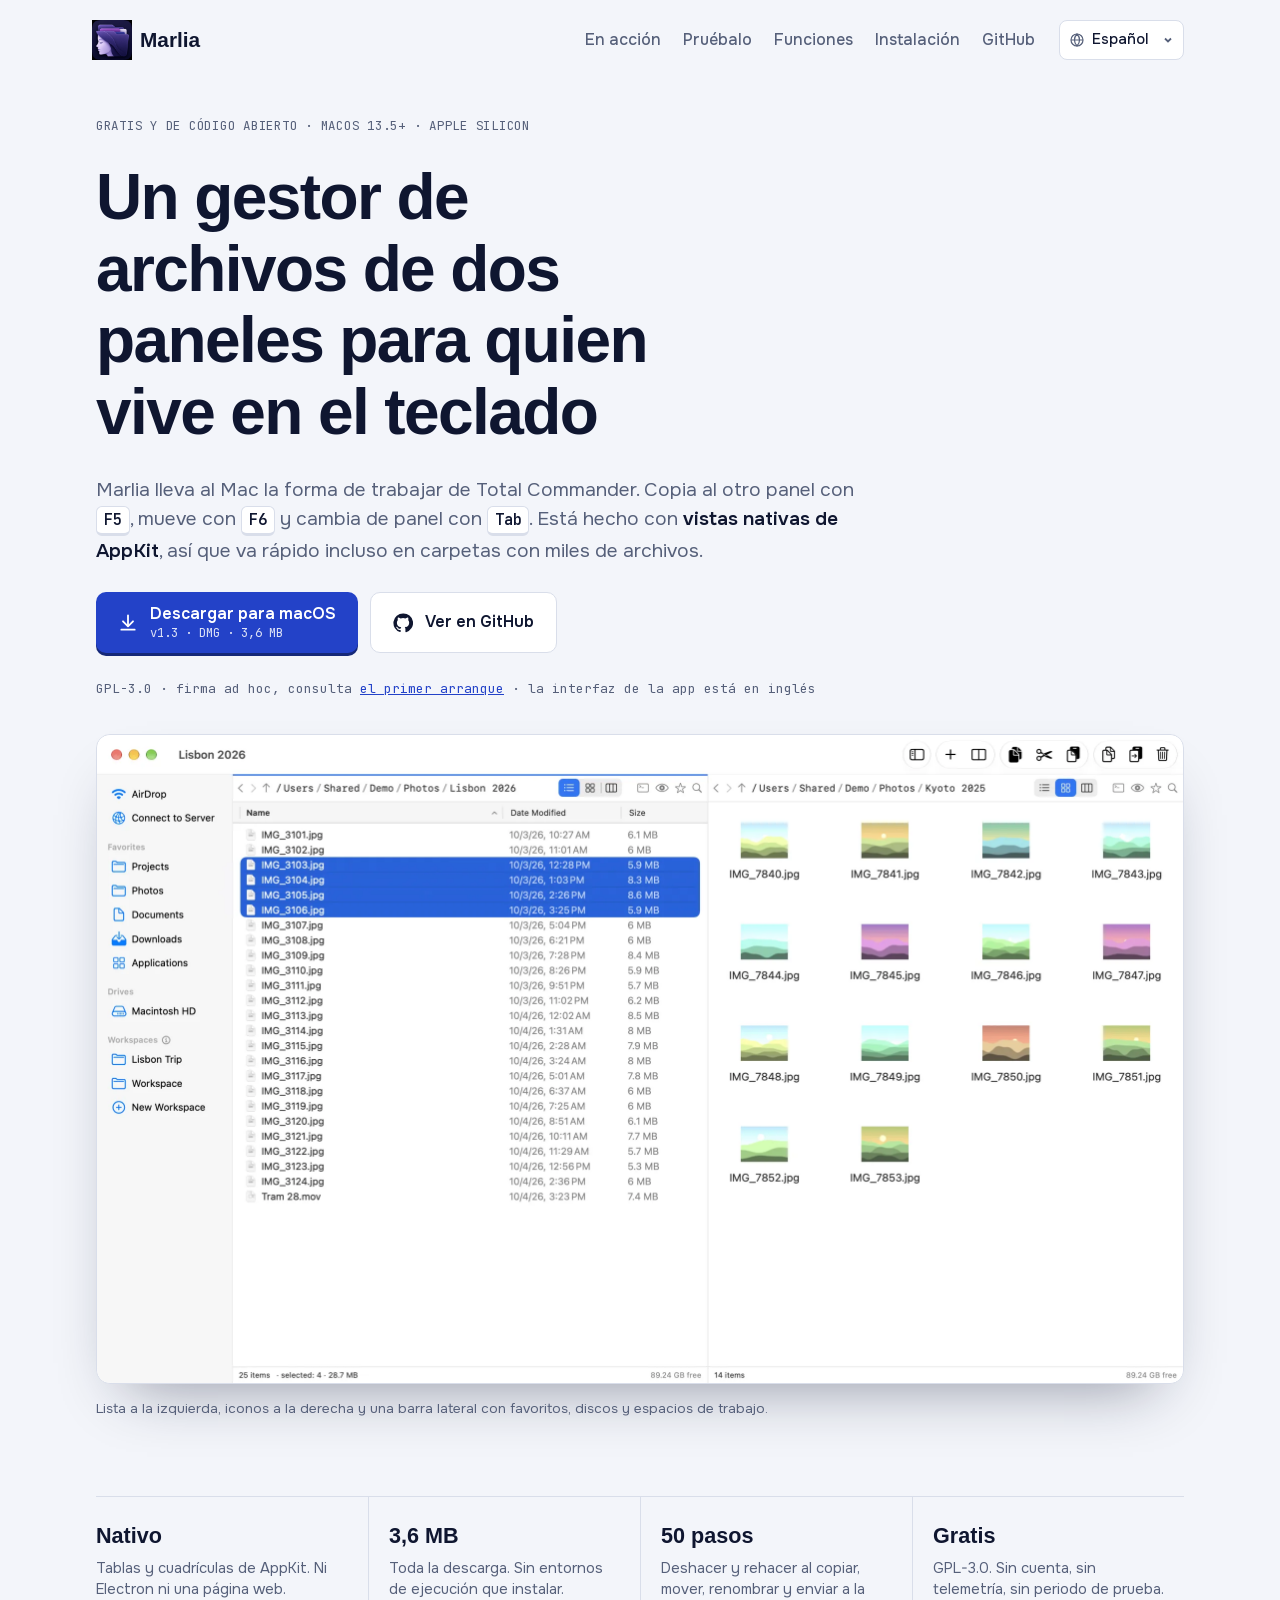
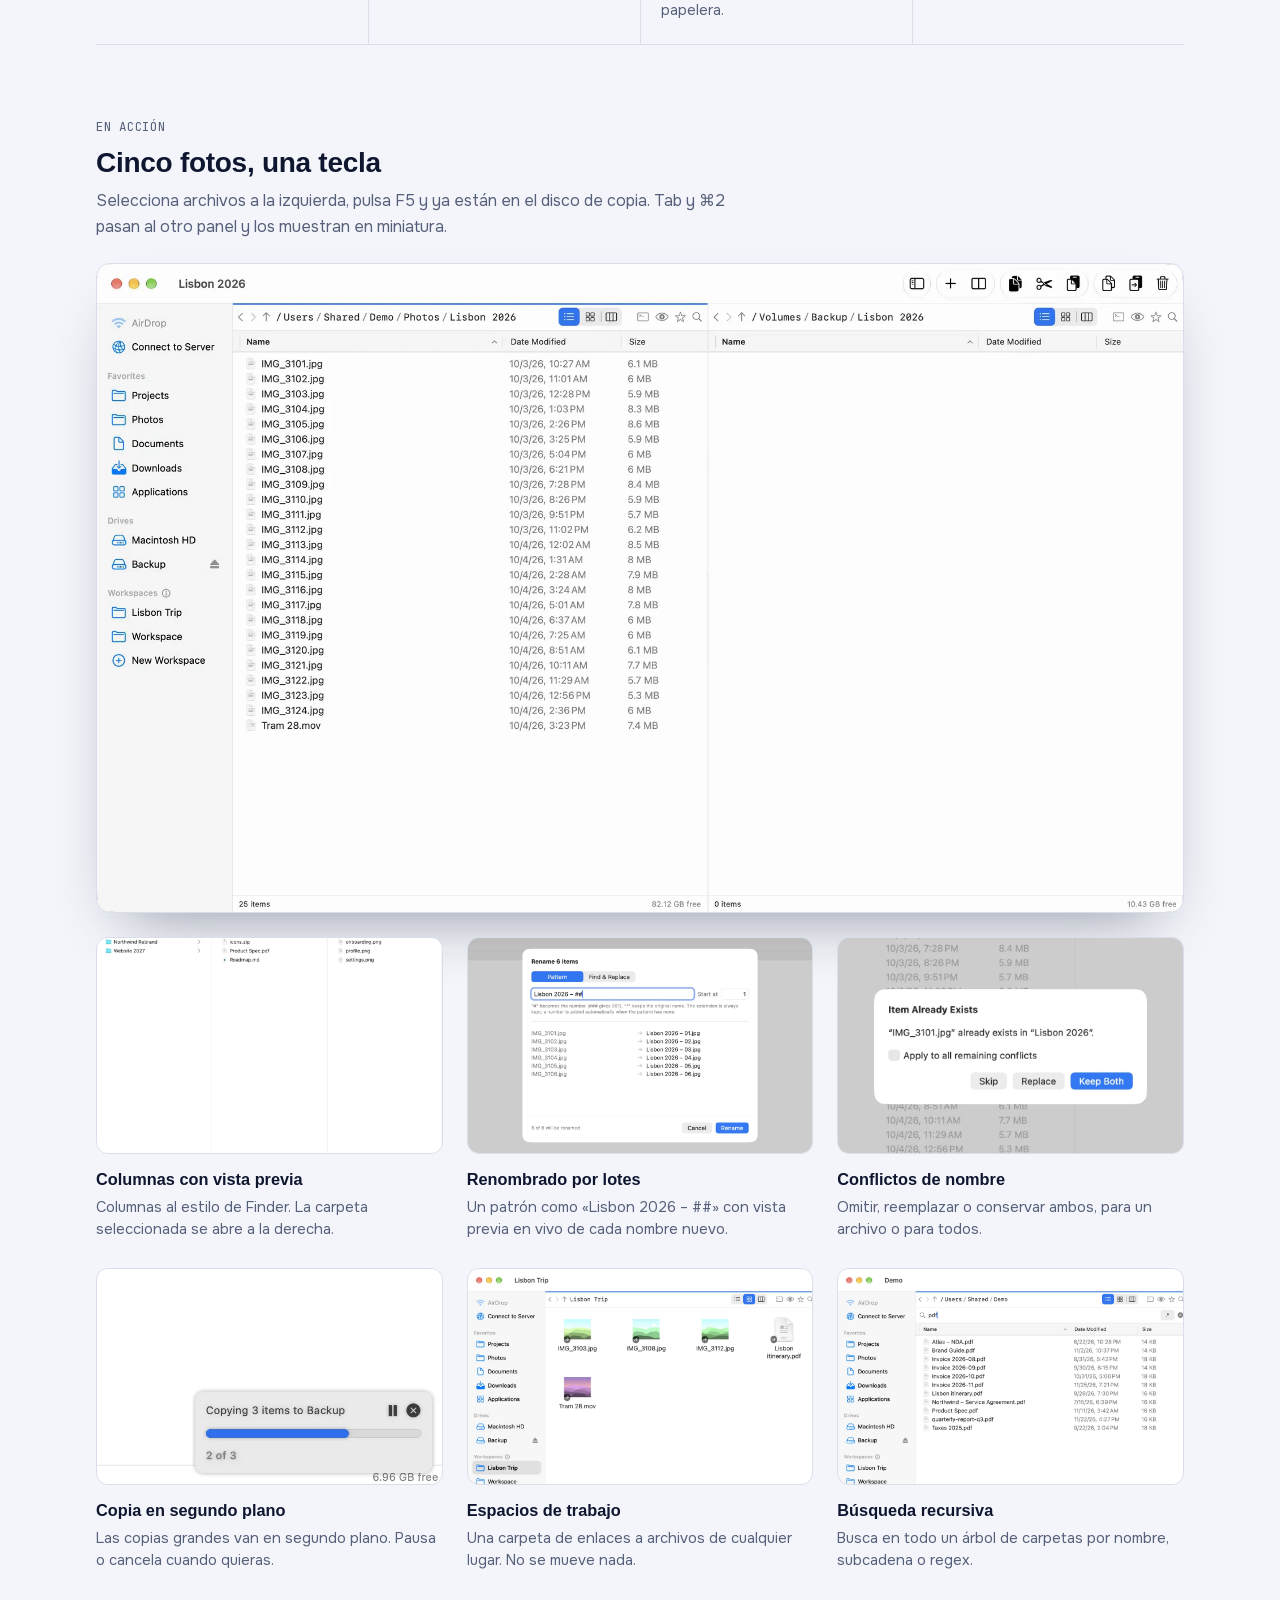
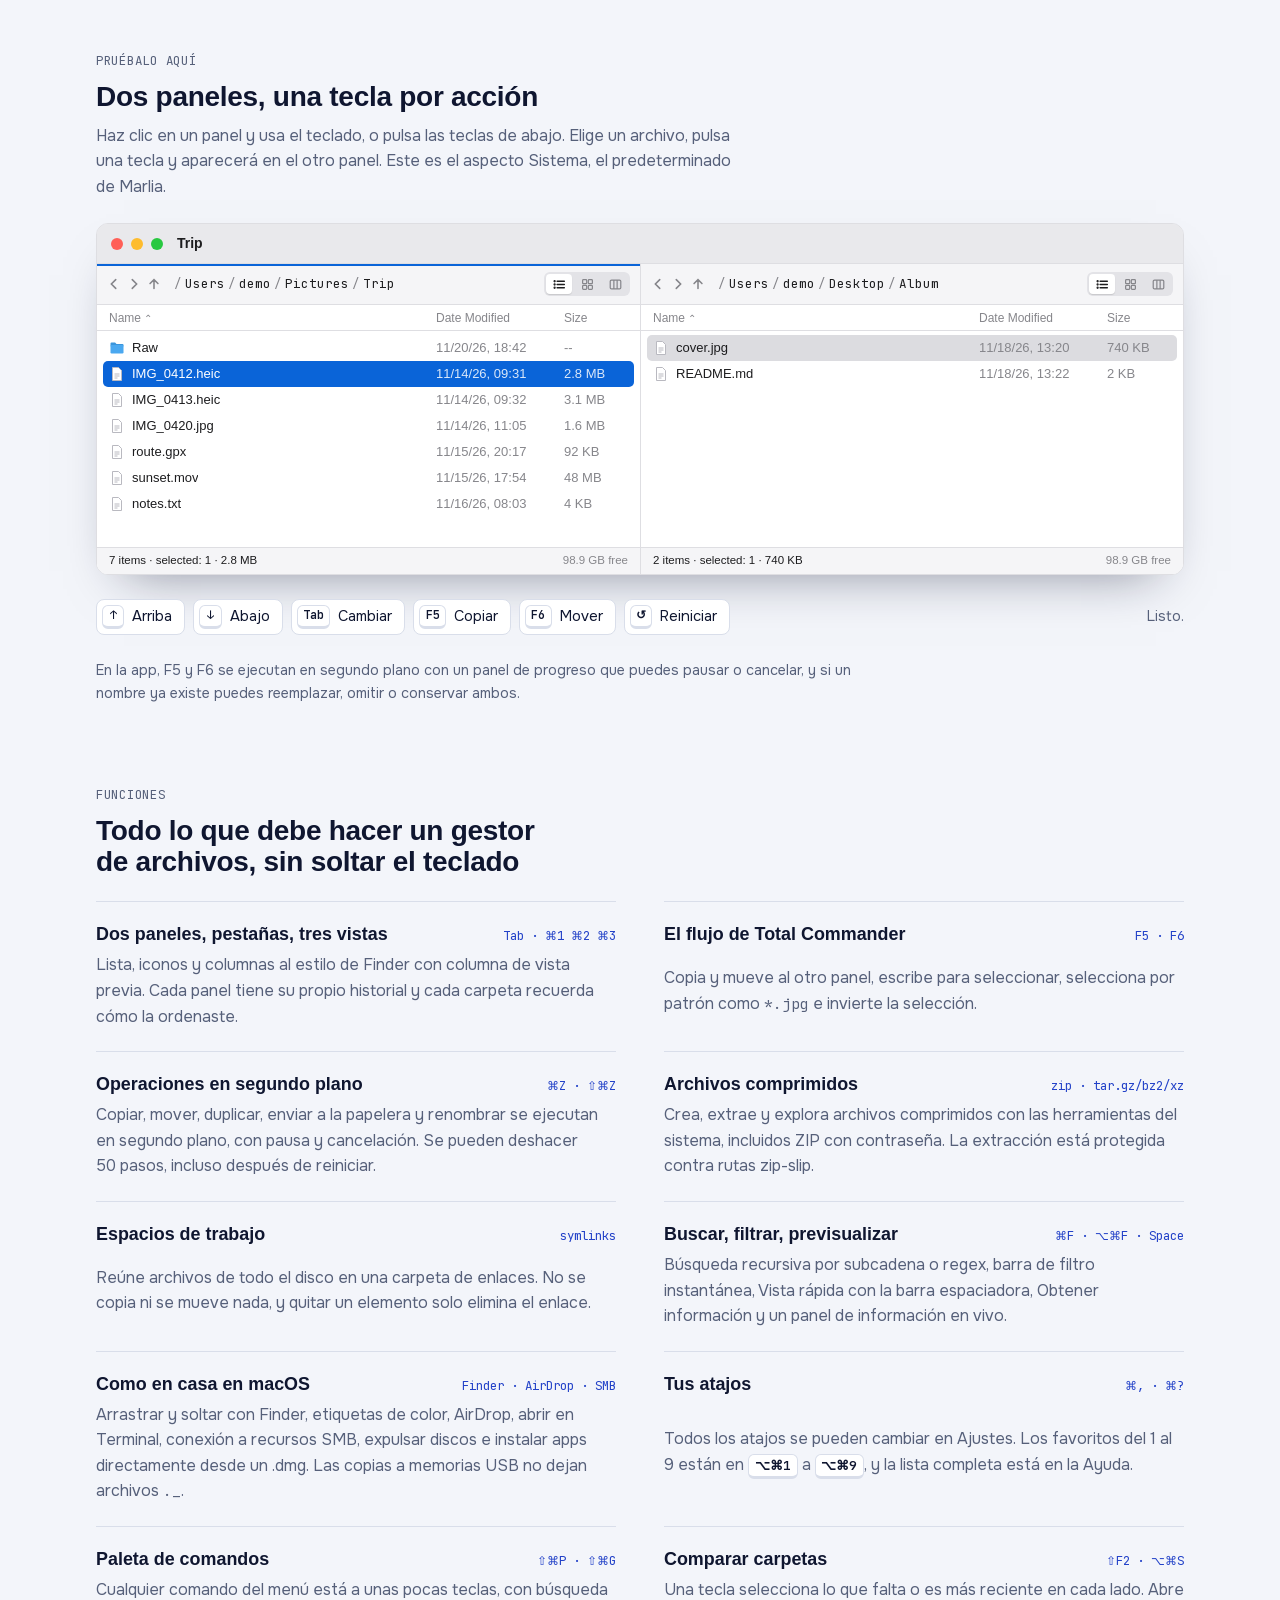
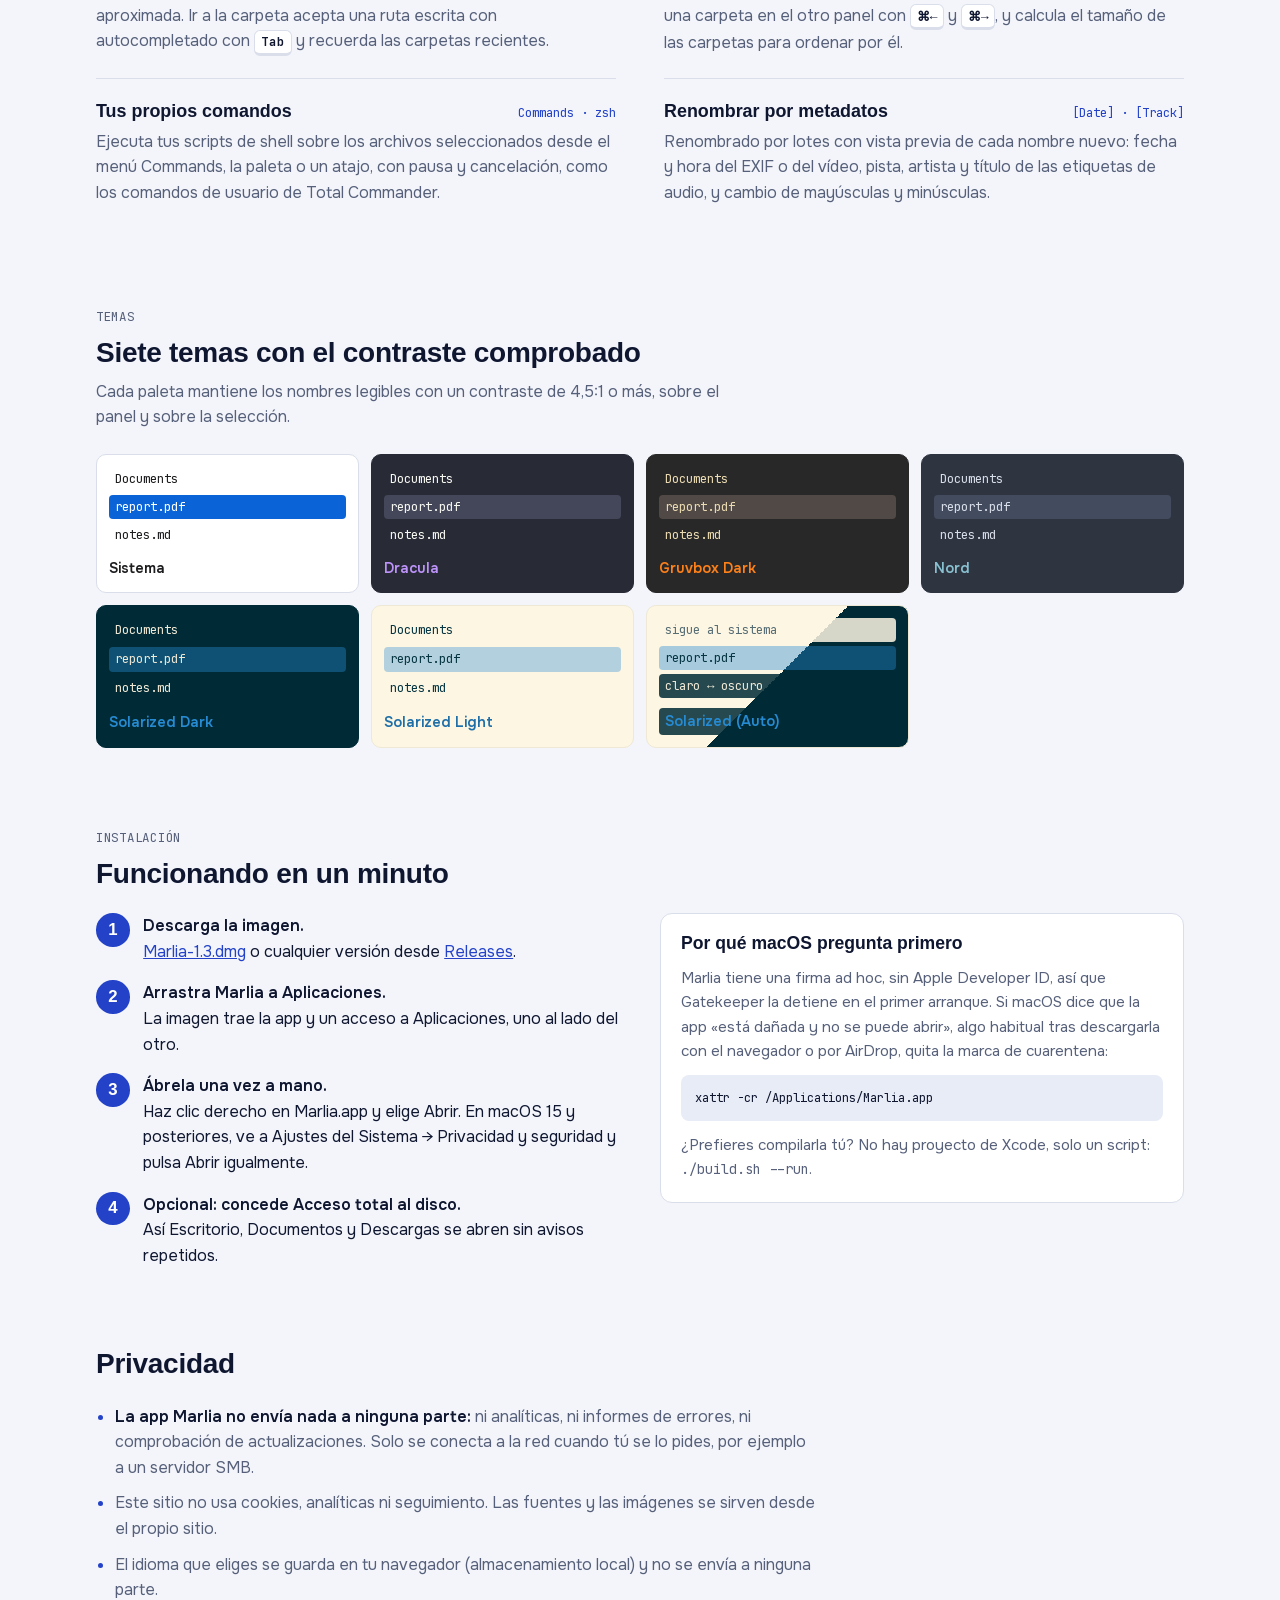
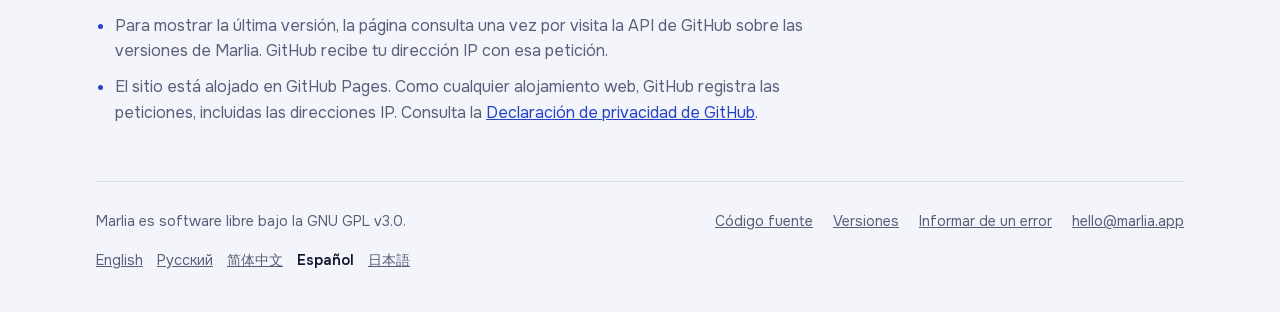
==== docs/es/index.html @ 8d390b64 "landing: gallery stills fill their frames Rename, conflict and progress re-cut to 16:10 from the ori" ====
<!doctype html>
<html lang="es" data-lang="es">
<head>
<meta charset="utf-8">
<meta name="viewport" content="width=device-width, initial-scale=1, viewport-fit=cover">
<!-- seo:start (generated per language by site/build.py) -->
<title>Marlia: gestor de archivos gratuito de dos paneles para Mac, al estilo de Total Commander</title>
<meta name="description" content="Gestor de archivos de dos paneles para macOS, gratuito y de código abierto. F5 copia, F6 mueve, Tab cambia de panel. AppKit nativo, pestañas, archivos comprimidos, espacios de trabajo y temas. Apple Silicon, macOS 13.5+.">
<link rel="canonical" href="https://marlia.app/es/">
<link rel="alternate" hreflang="en" href="https://marlia.app/">
<link rel="alternate" hreflang="ru" href="https://marlia.app/ru/">
<link rel="alternate" hreflang="zh-Hans" href="https://marlia.app/zh/">
<link rel="alternate" hreflang="es" href="https://marlia.app/es/">
<link rel="alternate" hreflang="ja" href="https://marlia.app/ja/">
<link rel="alternate" hreflang="x-default" href="https://marlia.app/">
<meta property="og:type" content="website">
<meta property="og:site_name" content="Marlia">
<meta property="og:locale" content="es_ES">
<meta property="og:title" content="Marlia: gestor de archivos gratuito de dos paneles para Mac, al estilo de Total Commander">
<meta property="og:description" content="Gestor de archivos de dos paneles para macOS, gratuito y de código abierto. F5 copia, F6 mueve, Tab cambia de panel. AppKit nativo, pestañas, archivos comprimidos, espacios de trabajo y temas. Apple Silicon, macOS 13.5+.">
<meta property="og:url" content="https://marlia.app/es/">
<meta property="og:image" content="https://marlia.app/media/og.jpg">
<meta property="og:image:width" content="1200">
<meta property="og:image:height" content="717">
<meta name="twitter:card" content="summary_large_image">
<meta name="twitter:title" content="Marlia: gestor de archivos gratuito de dos paneles para Mac, al estilo de Total Commander">
<meta name="twitter:description" content="Gestor de archivos de dos paneles para macOS, gratuito y de código abierto. F5 copia, F6 mueve, Tab cambia de panel. AppKit nativo, pestañas, archivos comprimidos, espacios de trabajo y temas. Apple Silicon, macOS 13.5+.">
<script type="application/ld+json">{"@context": "https://schema.org", "@type": "SoftwareApplication", "name": "Marlia", "url": "https://marlia.app/es/", "description": "Gestor de archivos de dos paneles para macOS, gratuito y de código abierto. F5 copia, F6 mueve, Tab cambia de panel. AppKit nativo, pestañas, archivos comprimidos, espacios de trabajo y temas. Apple Silicon, macOS 13.5+.", "inLanguage": "es", "applicationCategory": "UtilitiesApplication", "applicationSubCategory": "File manager", "operatingSystem": "macOS 13.5 or later", "processorRequirements": "Apple Silicon (arm64)", "softwareVersion": "1.3", "downloadUrl": "https://github.com/lex1142/marlia/releases/download/v1.3/Marlia-1.3.dmg", "fileSize": "3.6 MB", "isAccessibleForFree": true, "offers": {"@type": "Offer", "price": "0", "priceCurrency": "USD"}, "license": "https://www.gnu.org/licenses/gpl-3.0.html", "image": "https://marlia.app/media/og.jpg", "screenshot": "https://marlia.app/media/hero-light.webp", "sameAs": ["https://github.com/lex1142/marlia"]}</script>
<!-- seo:end -->
<meta name="theme-color" content="#f3f5fa" media="(prefers-color-scheme: light)">
<meta name="theme-color" content="#0b1020" media="(prefers-color-scheme: dark)">
<link rel="icon" type="image/png" href="../marlia-icon.png">
<link rel="apple-touch-icon" href="../marlia-icon.png">
<link rel="stylesheet" href="../fonts/fonts.css">
<style>
/* Layout: text column + full-width app shot, then a live replica of a Marlia window
   (default System look), then a quiet two-column feature list. Fonts all cover Cyrillic;
   CJK falls through to the system faces picked per language. */
:root {
  --paper: #f3f5fa;
  --surface: #ffffff;
  --ink: #0f1630;
  --muted: #56607a;
  --line: #d9deea;
  --accent: #2342c8;
  --accent-ink: #ffffff;
  --mark: #f5c518;
  --code-bg: #e8ecf6;

  /* replica of Marlia's System theme (follows the page's light/dark, like the app follows macOS) */
  --m-pane: #ffffff;
  --m-chrome: #f5f5f7;
  --m-title: #e9e9ec;
  --m-text: #1d1d1f;
  --m-sec: #86868b;
  --m-sep: #dedee2;
  --m-sel: #0a64d8;
  --m-sel-text: #ffffff;
  --m-sel-off: #dcdce0;
  --m-folder: #4aa8f0;
  --m-folder-tab: #3a95dc;
  --m-doc: #ffffff;
  --m-doc-line: #b9b9c0;
  --m-seg: #e3e3e7;
  --m-seg-on: #ffffff;
  --only-light: block;
  --only-dark: none;

  --cjk: "Hiragino Sans", "PingFang SC", "Noto Sans JP", "Noto Sans SC";
  --f-display: "Manrope", "Avenir Next", "Helvetica Neue", var(--cjk), Arial, sans-serif;
  --f-body: "Onest", -apple-system, BlinkMacSystemFont, "Helvetica Neue", var(--cjk), Arial, sans-serif;
  --f-mono: "JetBrains Mono", ui-monospace, "SF Mono", Menlo, var(--cjk), monospace;
  --f-ui: -apple-system, BlinkMacSystemFont, "SF Pro Text", "Helvetica Neue", Arial, sans-serif;

  --step-0: 1rem;
  --step-1: 1.2rem;
  --step-2: 1.75rem;
  --step-3: clamp(2.2rem, 5.2vw, 4rem);
  --radius: 10px;
}
:root:lang(zh) { --cjk: "PingFang SC", "Hiragino Sans GB", "Noto Sans SC", "Microsoft YaHei"; }
:root:lang(ja) { --cjk: "Hiragino Sans", "Hiragino Kaku Gothic ProN", "Noto Sans JP", "Yu Gothic"; }

@media (prefers-color-scheme: dark) {
  :root:not([data-theme="light"]) {
    color-scheme: dark;
    --paper: #0b1020;
    --surface: #121a33;
    --ink: #e8ecf7;
    --muted: #9aa4bf;
    --line: #243052;
    --accent: #8197ff;
    --accent-ink: #0b1020;
    --code-bg: #18213f;
    --m-pane: #1e1e1f;
    --m-chrome: #2a2a2c;
    --m-title: #333336;
    --m-text: #ececee;
    --m-sec: #98989d;
    --m-sep: #3c3c3f;
    --m-sel: #0a5ed7;
    --m-sel-text: #ffffff;
    --m-sel-off: #46464a;
    --m-folder: #5ab4f2;
    --m-folder-tab: #3f9ade;
    --m-doc: #f2f2f4;
    --m-doc-line: #9a9aa2;
    --m-seg: #3a3a3d;
    --m-seg-on: #636367;
    --only-light: none;
    --only-dark: block;
  }
}
:root[data-theme="dark"] {
  color-scheme: dark;
  --paper: #0b1020;
  --surface: #121a33;
  --ink: #e8ecf7;
  --muted: #9aa4bf;
  --line: #243052;
  --accent: #8197ff;
  --accent-ink: #0b1020;
  --code-bg: #18213f;
  --m-pane: #1e1e1f;
  --m-chrome: #2a2a2c;
  --m-title: #333336;
  --m-text: #ececee;
  --m-sec: #98989d;
  --m-sep: #3c3c3f;
  --m-sel: #0a5ed7;
  --m-sel-text: #ffffff;
  --m-sel-off: #46464a;
  --m-folder: #5ab4f2;
  --m-folder-tab: #3f9ade;
  --m-doc: #f2f2f4;
  --m-doc-line: #9a9aa2;
  --m-seg: #3a3a3d;
  --m-seg-on: #636367;
  --only-light: none;
  --only-dark: block;
}

* { box-sizing: border-box; }
html { -webkit-text-size-adjust: 100%; }
body { margin: 0; }
img { max-width: 100%; }
[hidden] { display: none !important; }
body {
  background: var(--paper);
  color: var(--ink);
  font-family: var(--f-body);
  font-size: var(--step-0);
  line-height: 1.6;
  -webkit-font-smoothing: antialiased;
}
.wrap {
  max-width: 1120px;
  margin-inline: auto;
  padding-left: max(16px, env(safe-area-inset-left, 0px));
  padding-right: max(16px, env(safe-area-inset-right, 0px));
}
a { color: var(--accent); }
a:focus-visible, button:focus-visible, select:focus-visible, .demo:focus-visible {
  outline: 3px solid var(--mark);
  outline-offset: 3px;
}
h1, h2, h3 { font-family: var(--f-display); text-wrap: balance; margin: 0; line-height: 1.12; }
h2 { font-size: var(--step-2); font-weight: 800; letter-spacing: -0.01em; }
:lang(zh) h1, :lang(zh) h2, :lang(ja) h1, :lang(ja) h2 { letter-spacing: 0; line-height: 1.3; }
:lang(ja) h1, :lang(ja) h2, :lang(ja) h3 { word-break: auto-phrase; }
p { margin: 0; }
.eyebrow {
  font-family: var(--f-mono);
  font-size: 0.78rem;
  letter-spacing: 0.06em;
  text-transform: uppercase;
  color: var(--muted);
}
kbd {
  font-family: var(--f-mono);
  font-size: 0.8em;
  font-weight: 600;
  display: inline-block;
  min-width: 1.9em;
  text-align: center;
  padding: 0.1em 0.45em;
  border: 1px solid var(--line);
  border-bottom-width: 3px;
  border-radius: 6px;
  background: var(--surface);
  color: var(--ink);
  line-height: 1.5;
  white-space: nowrap;
}
code { font-family: var(--f-mono); font-size: 0.9em; white-space: nowrap; }

/* ---------- header ---------- */
.top {
  display: flex;
  align-items: center;
  gap: 16px 24px;
  padding-block: 20px;
}
.brand {
  display: flex; align-items: center; gap: 10px;
  font-family: var(--f-display); font-weight: 800; font-size: 1.3rem;
  color: var(--ink); text-decoration: none;
  margin-right: auto;
}
.brand { gap: 8px; }
.brand-icon { width: 40px; height: 40px; display: block; flex: none; margin-left: -4px; }
.top nav { display: flex; gap: 22px; flex-wrap: wrap; }
.top nav a { color: var(--muted); text-decoration: none; font-weight: 500; }
.top nav a:hover { color: var(--ink); }

.lang { position: relative; display: inline-flex; align-items: center; }
.lang svg { position: absolute; pointer-events: none; color: var(--muted); }
.lang .globe { left: 10px; width: 16px; height: 16px; }
.lang .chev { right: 10px; width: 12px; height: 12px; }
.lang select {
  appearance: none; -webkit-appearance: none;
  font: inherit; font-weight: 500; font-size: 0.92rem;
  color: var(--ink);
  background: var(--surface);
  border: 1px solid var(--line);
  border-radius: 8px;
  padding: 7px 30px 7px 32px;
  cursor: pointer;
}
.lang select:hover { border-color: var(--muted); }

/* ---------- hero ---------- */
.hero { padding-block: 36px 28px; display: grid; gap: 26px; }
.hero h1 { font-size: var(--step-3); font-weight: 800; letter-spacing: -0.025em; max-width: 17ch; }
:lang(zh) .hero h1, :lang(ja) .hero h1 { max-width: 15em; }
.lede { font-size: var(--step-1); color: var(--muted); max-width: 60ch; line-height: 1.55; }
.lede strong { color: var(--ink); font-weight: 600; }
.cta { display: flex; flex-wrap: wrap; gap: 12px; align-items: stretch; }
.btn {
  display: inline-flex; align-items: center; gap: 12px;
  padding: 12px 22px;
  border-radius: var(--radius);
  font-weight: 600; font-size: 1rem;
  text-decoration: none;
  transition: transform .12s ease, box-shadow .12s ease;
}
.btn-text { display: grid; gap: 1px; text-align: left; }
.btn-label { white-space: nowrap; line-height: 1.3; }
.btn small { font-family: var(--f-mono); font-weight: 400; font-size: 0.76rem; opacity: 0.85; white-space: nowrap; line-height: 1.3; }
.btn-primary {
  background: var(--accent); color: var(--accent-ink);
  box-shadow: 0 3px 0 color-mix(in srgb, var(--accent) 60%, #000);
}
.btn-primary:hover { transform: translateY(-1px); box-shadow: 0 4px 0 color-mix(in srgb, var(--accent) 60%, #000); }
.btn-primary:active { transform: translateY(2px); box-shadow: 0 1px 0 color-mix(in srgb, var(--accent) 60%, #000); }
.btn-ghost { color: var(--ink); border: 1px solid var(--line); background: var(--surface); }
.btn-ghost:hover { border-color: var(--muted); }
.btn svg { width: 20px; height: 20px; flex: none; }
.meta { font-family: var(--f-mono); font-size: 0.8rem; color: var(--muted); }

.only-light { display: var(--only-light); }
.only-dark { display: var(--only-dark); }

.shot {
  margin: 8px 0 0;
  border-radius: 14px;
  overflow: hidden;
  border: 1px solid var(--line);
  box-shadow: 0 30px 60px -30px rgba(15, 22, 48, 0.45);
  background: var(--surface);
}
.shot img { width: 100%; height: auto; max-width: 100%; aspect-ratio: 2880 / 1720; }
.shot-cap { margin-top: -12px; font-size: 0.85rem; color: var(--muted); }

/* ---------- facts strip ---------- */
.facts {
  display: grid;
  grid-template-columns: repeat(4, minmax(0, 1fr));
  border-block: 1px solid var(--line);
  margin-block: 48px;
}
.fact { padding: 22px 20px 22px 0; display: grid; gap: 4px; align-content: start; }
.fact + .fact { padding-left: 20px; border-left: 1px solid var(--line); }
.fact b { font-family: var(--f-display); font-size: 1.35rem; font-weight: 800; white-space: nowrap; }
.fact span { color: var(--muted); font-size: 0.92rem; line-height: 1.45; }

/* ---------- sections ---------- */
.section { padding-block: 24px 56px; display: grid; gap: 24px; }
.section-head { display: grid; gap: 10px; max-width: 64ch; }
.section-head p { color: var(--muted); }

/* ---------- demo: a Marlia window, System theme ---------- */
.demo {
  font-family: var(--f-ui);
  font-size: 13px;
  line-height: 1.35;
  color: var(--m-text);
  background: var(--m-chrome);
  border: 1px solid var(--m-sep);
  border-radius: 12px;
  overflow: hidden;
  box-shadow: 0 24px 50px -28px rgba(15, 22, 48, 0.5);
  outline: none;
}
.m-titlebar {
  display: flex; align-items: center; gap: 14px;
  padding: 10px 14px;
  background: var(--m-title);
  border-bottom: 1px solid var(--m-sep);
}
.m-lights { display: flex; gap: 8px; flex: none; }
.m-lights i { width: 12px; height: 12px; border-radius: 50%; display: block; }
.m-lights i:nth-child(1) { background: #ff5f57; }
.m-lights i:nth-child(2) { background: #febc2e; }
.m-lights i:nth-child(3) { background: #28c840; }
.m-title { font-weight: 600; font-size: 14px; }
.m-panes { display: grid; grid-template-columns: 1fr 1fr; }
.m-pane { position: relative; min-width: 0; display: grid; grid-template-rows: auto auto 1fr auto; background: var(--m-pane); cursor: default; }
.m-pane + .m-pane { border-left: 1px solid var(--m-sep); }
.m-pane::before { content: ""; position: absolute; inset: 0 0 auto; height: 2px; background: transparent; }
.m-pane.active::before { background: var(--m-sel); }
.m-bar {
  display: flex; align-items: center; gap: 10px;
  padding: 8px 10px;
  background: var(--m-chrome);
  border-bottom: 1px solid var(--m-sep);
  min-width: 0;
}
.m-nav { display: flex; gap: 6px; color: var(--m-sec); flex: none; }
.m-nav svg { width: 14px; height: 14px; }
.m-path { flex: 1; min-width: 0; white-space: nowrap; overflow: hidden; text-overflow: ellipsis; font-family: var(--f-mono); font-size: 12.5px; }
.m-path b { color: var(--m-sec); font-weight: 400; margin-inline: 3px; }
.m-seg { display: flex; gap: 2px; background: var(--m-seg); border-radius: 6px; padding: 2px; flex: none; }
.m-seg span { width: 26px; height: 20px; display: grid; place-items: center; border-radius: 4px; color: var(--m-sec); }
.m-seg span.on { background: var(--m-seg-on); color: var(--m-text); box-shadow: 0 1px 1px rgba(0,0,0,.12); }
.m-seg svg { width: 13px; height: 13px; }
.m-head, .m-row {
  display: grid;
  grid-template-columns: minmax(0, 1fr) 118px 64px;
  gap: 10px;
  padding: 0 12px;
  align-items: center;
}
.m-head {
  height: 26px;
  color: var(--m-sec);
  font-size: 12px;
  font-weight: 500;
  border-bottom: 1px solid var(--m-sep);
  background: var(--m-pane);
}
.m-head .sorted::after { content: " ⌃"; font-size: 10px; }
.m-list { list-style: none; margin: 0; padding: 4px 6px; min-height: 216px; }
.m-row { height: 26px; border-radius: 5px; padding: 0 6px; }
.m-row .n { display: flex; align-items: center; gap: 7px; min-width: 0; }
.m-row .n span { white-space: nowrap; overflow: hidden; text-overflow: ellipsis; }
.m-row .n svg { width: 16px; height: 16px; flex: none; }
.m-row .d, .m-row .s { color: var(--m-sec); white-space: nowrap; font-variant-numeric: tabular-nums; }
.m-row.sel { background: var(--m-sel-off); }
.m-pane.active .m-row.sel { background: var(--m-sel); color: var(--m-sel-text); }
.m-pane.active .m-row.sel .d, .m-pane.active .m-row.sel .s { color: var(--m-sel-text); opacity: .85; }
.m-row.fresh { animation: fresh 1s ease-out; }
@keyframes fresh { from { background: color-mix(in srgb, var(--m-sel) 30%, transparent); } }
.ic-folder .body { fill: var(--m-folder); }
.ic-folder .tab { fill: var(--m-folder-tab); }
.ic-doc .page { fill: var(--m-doc); stroke: var(--m-doc-line); }
.ic-doc .lines { stroke: var(--m-doc-line); }
.m-status {
  display: flex; justify-content: space-between; gap: 8px;
  padding: 5px 12px;
  font-size: 11.5px;
  border-top: 1px solid var(--m-sep);
  background: var(--m-chrome);
  white-space: nowrap;
}
.m-status span { overflow: hidden; text-overflow: ellipsis; }
.m-status .free { color: var(--m-sec); flex: none; }

.keys { display: flex; flex-wrap: wrap; gap: 8px; align-items: center; }
.key {
  font: inherit; font-size: 0.92rem;
  display: inline-flex; align-items: center; gap: 8px;
  background: var(--surface);
  color: var(--ink);
  border: 1px solid var(--line);
  border-radius: 8px;
  padding: 5px 12px 5px 5px;
  cursor: pointer;
}
.key:hover { border-color: var(--muted); }
.key kbd { transition: background .12s ease, color .12s ease; }
.key.pressed kbd { background: var(--accent); color: var(--accent-ink); border-color: var(--accent); }
.demo-log { margin-left: auto; color: var(--muted); font-size: 0.9rem; min-height: 1.4em; }
.demo-hint { font-size: 0.9rem; color: var(--muted); max-width: 80ch; }

/* ---------- features ---------- */
.features { display: grid; grid-template-columns: repeat(2, minmax(0, 1fr)); column-gap: 48px; }
.feature {
  display: grid;
  grid-template-columns: 1fr auto;
  gap: 6px 16px;
  padding-block: 22px;
  border-top: 1px solid var(--line);
  align-items: baseline;
}
.feature h3 { font-size: 1.12rem; font-weight: 800; }
.feature .tag { font-family: var(--f-mono); font-size: 0.78rem; color: var(--accent); white-space: nowrap; }
.feature p { grid-column: 1 / -1; color: var(--muted); max-width: 54ch; }

/* ---------- tour: video + feature shots ---------- */
.tour-video {
  border-radius: 14px;
  overflow: hidden;
  border: 1px solid var(--line);
  box-shadow: 0 30px 60px -30px rgba(15, 22, 48, 0.45);
  background: var(--surface);
}
.tour-video video { width: 100%; height: auto; max-width: 100%; aspect-ratio: 1920 / 1146; }
.gallery { display: grid; grid-template-columns: repeat(3, minmax(0, 1fr)); gap: 28px 24px; }
.gallery figure { margin: 0; display: grid; gap: 12px; align-content: start; }
.gallery .frame {
  aspect-ratio: 16 / 10;
  border-radius: 12px;
  border: 1px solid var(--line);
  background: var(--code-bg);
  overflow: hidden;
}
/* Every still is cut to 16:10 at the source, so it fills the frame edge to edge; cover only
   guards against a rounding pixel. */
/* No display here: .only-light/.only-dark decide which of the two variants is shown. */
.gallery .frame img { width: 100%; height: 100%; object-fit: cover; vertical-align: top; }
.gallery figcaption { display: grid; gap: 4px; }
.gallery figcaption b { font-family: var(--f-display); font-weight: 800; font-size: 1.02rem; }
.gallery figcaption span { color: var(--muted); font-size: 0.92rem; line-height: 1.5; }

/* ---------- themes ---------- */
/* Seven equal cards, 4 + 3 (2 per row on a phone). Fixed columns rather than auto-fill, which
   made them narrow enough to cut off the Auto card's text. */
.themes { display: grid; grid-template-columns: repeat(4, minmax(0, 1fr)); gap: 12px; }
.theme {
  border-radius: 10px;
  padding: 12px;
  font-family: var(--f-mono);
  font-size: 0.78rem;
  display: grid;
  gap: 4px;
  border: 1px solid var(--line);
}
.theme .row { padding: 2px 6px; border-radius: 4px; white-space: nowrap; overflow: hidden; text-overflow: ellipsis; }
.theme .label { margin-top: 6px; font-family: var(--f-body); font-weight: 600; font-size: 0.9rem; }
.theme-system { background: var(--m-pane); color: var(--m-text); }
.theme-system .sel { background: var(--m-sel); color: var(--m-sel-text); }

/* ---------- install ---------- */
.install { display: grid; grid-template-columns: minmax(0, 1fr) minmax(0, 1fr); gap: 40px; align-items: start; }
.steps { margin: 0; padding: 0; list-style: none; counter-reset: s; display: grid; gap: 16px; }
.steps li { counter-increment: s; display: grid; grid-template-columns: 2.2em 1fr; gap: 12px; }
.steps li::before {
  content: counter(s);
  font-family: var(--f-display); font-weight: 800; font-size: 1.05rem;
  width: 2em; height: 2em; border-radius: 50%;
  display: grid; place-items: center;
  background: var(--accent); color: var(--accent-ink);
}
.note {
  background: var(--surface);
  border: 1px solid var(--line);
  border-radius: 12px;
  padding: 20px;
  display: grid;
  gap: 12px;
  font-size: 0.95rem;
}
.note h3 { font-size: 1.1rem; font-weight: 800; }
.note p { color: var(--muted); }
pre {
  margin: 0;
  background: var(--code-bg);
  border-radius: 8px;
  padding: 12px 14px;
  overflow-x: auto;
  font-family: var(--f-mono);
  font-size: 0.85rem;
}

/* ---------- privacy ---------- */
.privacy { margin: 0; padding-left: 1.2em; display: grid; gap: 10px; max-width: 72ch; color: var(--muted); }
.privacy li::marker { color: var(--accent); }
.privacy strong { color: var(--ink); font-weight: 600; }

/* ---------- footer ---------- */
.foot {
  border-top: 1px solid var(--line);
  padding-block: 28px 40px;
  display: flex; flex-wrap: wrap; justify-content: space-between; gap: 16px;
  color: var(--muted); font-size: 0.9rem;
}
.foot nav { display: flex; gap: 20px; flex-wrap: wrap; }
.foot .langs { gap: 14px; flex-basis: 100%; }
.foot .langs a[aria-current] { color: var(--ink); text-decoration: none; font-weight: 600; }
.foot a { color: var(--muted); }

@media (max-width: 900px) {
  .gallery { grid-template-columns: repeat(2, minmax(0, 1fr)); }
  .facts { grid-template-columns: repeat(2, minmax(0, 1fr)); }
  .fact:nth-child(3) { padding-left: 0; border-left: 0; }
  .fact:nth-child(n+3) { border-top: 1px solid var(--line); }
  .features { grid-template-columns: 1fr; }
  .themes { grid-template-columns: repeat(2, minmax(0, 1fr)); }
  .install { grid-template-columns: 1fr; }
  .top nav { display: none; }
}
@media (max-width: 760px) {
  .m-panes { grid-template-columns: 1fr; }
  .m-pane + .m-pane { border-left: 0; border-top: 1px solid var(--m-sep); }
  .m-list { min-height: 0; }
  .m-head, .m-row { grid-template-columns: minmax(0, 1fr) 64px; }
  .m-head .d, .m-row .d { display: none; }
  .demo-log { margin-left: 0; width: 100%; }
}
@media (max-width: 560px) {
  .gallery { grid-template-columns: 1fr; }
  .facts { grid-template-columns: 1fr; }
  .fact, .fact + .fact, .fact:nth-child(3) { padding-left: 0; border-left: 0; }
  .fact + .fact { border-top: 1px solid var(--line); }
  .cta .btn { width: 100%; }
  .m-seg { display: none; }
}
@media (prefers-reduced-motion: reduce) {
  * { transition: none !important; animation: none !important; }
}
</style>

</head>
<body>
<svg width="0" height="0" style="position:absolute" aria-hidden="true">
  <symbol id="i-folder" viewBox="0 0 16 16"><g class="ic-folder"><path class="tab" d="M1.5 3.5a1 1 0 0 1 1-1h3.6l1.4 1.5h6a1 1 0 0 1 1 1V6h-13z"/><rect class="body" x="1.5" y="5" width="13" height="8.5" rx="1.2"/></g></symbol>
  <symbol id="i-doc" viewBox="0 0 16 16"><g class="ic-doc"><path class="page" d="M3.5 1.5h6l3 3v10h-9z" stroke-width="1"/><path class="lines" d="M5.5 8h5M5.5 10h5M5.5 12h3" stroke-width="1"/></g></symbol>
</svg>

<div class="wrap">
  <header class="top">
    <a class="brand" href="#top" aria-label="Marlia">
      <img class="brand-icon" src="../marlia-icon.png" alt="" width="40" height="40">
      Marlia
    </a>
    <nav aria-label="Sections">
      <a href="#tour" data-t="nav.tour">En acción</a>
      <a href="#demo" data-t="nav.demo">Pruébalo</a>
      <a href="#features" data-t="nav.features">Funciones</a>
      <a href="#install" data-t="nav.install">Instalación</a>
      <a href="https://github.com/lex1142/marlia" target="_blank" rel="noopener">GitHub</a>
    </nav>
    <label class="lang">
      <svg class="globe" viewBox="0 0 24 24" fill="none" stroke="currentColor" stroke-width="1.8" aria-hidden="true"><circle cx="12" cy="12" r="9"/><path d="M3 12h18M12 3c2.5 2.6 3.8 5.6 3.8 9s-1.3 6.4-3.8 9c-2.5-2.6-3.8-5.6-3.8-9S9.5 5.6 12 3z"/></svg>
      <select id="langSelect" aria-label="Language">
        <option value="en">English</option>
        <option value="ru">Русский</option>
        <option value="zh">简体中文</option>
        <option value="es" selected>Español</option>
        <option value="ja">日本語</option>
      </select>
      <svg class="chev" viewBox="0 0 12 12" fill="none" stroke="currentColor" stroke-width="1.8" aria-hidden="true"><path d="m3 4.5 3 3 3-3"/></svg>
    </label>
  </header>

  <main id="top">
    <section class="hero">
      <p class="eyebrow" data-t="hero.eyebrow">Gratis y de código abierto · macOS 13.5+ · Apple Silicon</p>
      <h1 data-h="hero.h1">Un gestor de archivos de dos paneles para quien vive en el teclado</h1>
      <p class="lede" data-h="hero.lede">Marlia lleva al Mac la forma de trabajar de Total Commander. Copia al otro panel con <kbd>F5</kbd>, mueve con <kbd>F6</kbd> y cambia de panel con <kbd>Tab</kbd>. Está hecho con <strong>vistas nativas de AppKit</strong>, así que va rápido incluso en carpetas con miles de archivos.</p>
      <div class="cta">
        <a class="btn btn-primary" data-dl href="https://github.com/lex1142/marlia/releases/download/v1.3/Marlia-1.3.dmg" target="_blank" rel="noopener">
          <svg viewBox="0 0 24 24" fill="none" stroke="currentColor" stroke-width="2.2" stroke-linecap="round" stroke-linejoin="round" aria-hidden="true"><path d="M12 3v12"/><path d="m6 10 6 6 6-6"/><path d="M4 20h16"/></svg>
          <span class="btn-text"><span class="btn-label" data-t="hero.dl">Descargar para macOS</span><small data-t="hero.dlmeta">v1.3 · DMG · 3,6 MB</small></span>
        </a>
        <a class="btn btn-ghost" href="https://github.com/lex1142/marlia" target="_blank" rel="noopener">
          <svg viewBox="0 0 24 24" fill="currentColor" aria-hidden="true"><path d="M12 .5a11.5 11.5 0 0 0-3.64 22.41c.58.1.79-.25.79-.56v-2c-3.2.7-3.88-1.37-3.88-1.37-.53-1.33-1.28-1.69-1.28-1.69-1.05-.71.08-.7.08-.7 1.16.08 1.77 1.19 1.77 1.19 1.03 1.77 2.7 1.26 3.36.96.1-.75.4-1.26.73-1.55-2.55-.29-5.24-1.28-5.24-5.69 0-1.26.45-2.29 1.19-3.1-.12-.29-.52-1.46.11-3.05 0 0 .97-.31 3.17 1.18a11 11 0 0 1 5.77 0c2.2-1.49 3.17-1.18 3.17-1.18.63 1.59.23 2.76.11 3.05.74.81 1.19 1.84 1.19 3.1 0 4.42-2.7 5.39-5.26 5.68.41.36.78 1.06.78 2.14v3.17c0 .31.21.67.8.56A11.5 11.5 0 0 0 12 .5Z"/></svg>
          <span class="btn-label" data-t="hero.gh">Ver en GitHub</span>
        </a>
      </div>
      <p class="meta"><span data-h="hero.meta">GPL-3.0 · firma ad hoc, consulta <a href="#install">el primer arranque</a></span><span data-t="hero.uiEn"> · la interfaz de la app está en inglés</span></p>

      <figure class="shot" style="margin-inline:0">
        <img class="only-light" src="../media/hero-light.webp" fetchpriority="high" data-alt="hero.alt" alt="Marlia con el tema Sistema: fotos de Lisboa en lista a la izquierda, con cuatro seleccionadas, y fotos de Kioto en miniatura a la derecha." width="2880" height="1720">
        <img class="only-dark" src="../media/hero-dark.webp" data-alt="hero.alt" alt="Marlia con el tema Sistema: fotos de Lisboa en lista a la izquierda, con cuatro seleccionadas, y fotos de Kioto en miniatura a la derecha." width="2880" height="1720" loading="lazy">
      </figure>
      <p class="shot-cap" data-t="hero.cap">Lista a la izquierda, iconos a la derecha y una barra lateral con favoritos, discos y espacios de trabajo.</p>
    </section>

    <section class="facts" aria-label="At a glance">
      <div class="fact"><b data-t="f1b">Nativo</b><span data-t="f1s">Tablas y cuadrículas de AppKit. Ni Electron ni una página web.</span></div>
      <div class="fact"><b data-t="f2b">3,6 MB</b><span data-t="f2s">Toda la descarga. Sin entornos de ejecución que instalar.</span></div>
      <div class="fact"><b data-t="f3b">50 pasos</b><span data-t="f3s">Deshacer y rehacer al copiar, mover, renombrar y enviar a la papelera.</span></div>
      <div class="fact"><b data-t="f4b">Gratis</b><span data-t="f4s">GPL-3.0. Sin cuenta, sin telemetría, sin periodo de prueba.</span></div>
    </section>

    <section class="section" id="tour">
      <div class="section-head">
        <p class="eyebrow" data-t="tour.eyebrow">En acción</p>
        <h2 data-t="tour.h2">Cinco fotos, una tecla</h2>
        <p data-t="tour.p">Selecciona archivos a la izquierda, pulsa F5 y ya están en el disco de copia. Tab y ⌘2 pasan al otro panel y los muestran en miniatura.</p>
      </div>
      <div class="tour-video">
        <video class="only-light" data-tour muted loop playsinline preload="none" poster="../media/tour-light-poster.webp" width="1920" height="1146" data-aria="tour.aria" aria-label="Vídeo: se seleccionan cinco fotos, se copian con F5 a un disco de copia y se muestran en miniatura.">
          <source src="../media/tour-light.mp4" type="video/mp4">
        </video>
        <video class="only-dark" data-tour muted loop playsinline preload="none" poster="../media/tour-dark-poster.webp" width="1920" height="1146" data-aria="tour.aria" aria-label="Vídeo: se seleccionan cinco fotos, se copian con F5 a un disco de copia y se muestran en miniatura.">
          <source src="../media/tour-dark.mp4" type="video/mp4">
        </video>
      </div>
      <div class="gallery">
        <figure>
          <div class="frame">
            <img class="only-light" src="../media/columns-light.webp" alt="" loading="lazy">
            <img class="only-dark" src="../media/columns-dark.webp" alt="" loading="lazy">
          </div>
          <figcaption><b data-t="c1t">Columnas con vista previa</b><span data-t="c1p">Columnas al estilo de Finder. La carpeta seleccionada se abre a la derecha.</span></figcaption>
        </figure>
        <figure>
          <div class="frame">
            <img class="only-light" src="../media/rename-light.webp" alt="" loading="lazy">
            <img class="only-dark" src="../media/rename-dark.webp" alt="" loading="lazy">
          </div>
          <figcaption><b data-t="c2t">Renombrado por lotes</b><span data-t="c2p">Un patrón como «Lisbon 2026 – ##» con vista previa en vivo de cada nombre nuevo.</span></figcaption>
        </figure>
        <figure>
          <div class="frame">
            <img class="only-light" src="../media/conflict-light.webp" alt="" loading="lazy">
            <img class="only-dark" src="../media/conflict-dark.webp" alt="" loading="lazy">
          </div>
          <figcaption><b data-t="c3t">Conflictos de nombre</b><span data-t="c3p">Omitir, reemplazar o conservar ambos, para un archivo o para todos.</span></figcaption>
        </figure>
        <figure>
          <div class="frame">
            <img class="only-light" src="../media/progress-light.webp" alt="" loading="lazy">
            <img class="only-dark" src="../media/progress-dark.webp" alt="" loading="lazy">
          </div>
          <figcaption><b data-t="c4t">Copia en segundo plano</b><span data-t="c4p">Las copias grandes van en segundo plano. Pausa o cancela cuando quieras.</span></figcaption>
        </figure>
        <figure>
          <div class="frame">
            <img class="only-light" src="../media/workspace-light.webp" alt="" loading="lazy">
            <img class="only-dark" src="../media/workspace-dark.webp" alt="" loading="lazy">
          </div>
          <figcaption><b data-t="c5t">Espacios de trabajo</b><span data-t="c5p">Una carpeta de enlaces a archivos de cualquier lugar. No se mueve nada.</span></figcaption>
        </figure>
        <figure>
          <div class="frame">
            <img class="only-light" src="../media/search-light.webp" alt="" loading="lazy">
            <img class="only-dark" src="../media/search-dark.webp" alt="" loading="lazy">
          </div>
          <figcaption><b data-t="c6t">Búsqueda recursiva</b><span data-t="c6p">Busca en todo un árbol de carpetas por nombre, subcadena o regex.</span></figcaption>
        </figure>
      </div>
    </section>

    <section class="section" id="demo">
      <div class="section-head">
        <p class="eyebrow" data-t="demo.eyebrow">Pruébalo aquí</p>
        <h2 data-t="demo.h2">Dos paneles, una tecla por acción</h2>
        <p data-t="demo.p">Haz clic en un panel y usa el teclado, o pulsa las teclas de abajo. Elige un archivo, pulsa una tecla y aparecerá en el otro panel. Este es el aspecto Sistema, el predeterminado de Marlia.</p>
      </div>

      <div class="demo" id="demoBox" tabindex="0" data-aria="demo.aria" aria-label="Demo interactiva. Las flechas seleccionan, Tab cambia de panel, F5 copia, F6 mueve.">
        <div class="m-titlebar">
          <div class="m-lights" aria-hidden="true"><i></i><i></i><i></i></div>
          <span class="m-title" id="mTitle">Trip</span>
        </div>
        <div class="m-panes">
          <div class="m-pane" id="paneL" data-side="L">
            <div class="m-bar">
              <div class="m-nav" aria-hidden="true">
                <svg viewBox="0 0 16 16" fill="none" stroke="currentColor" stroke-width="1.8" stroke-linecap="round"><path d="M10 3 5 8l5 5"/></svg>
                <svg viewBox="0 0 16 16" fill="none" stroke="currentColor" stroke-width="1.8" stroke-linecap="round"><path d="m6 3 5 5-5 5"/></svg>
                <svg viewBox="0 0 16 16" fill="none" stroke="currentColor" stroke-width="1.8" stroke-linecap="round"><path d="M8 13V3M3.5 7.5 8 3l4.5 4.5"/></svg>
              </div>
              <div class="m-path"><b>/</b>Users<b>/</b>demo<b>/</b>Pictures<b>/</b>Trip</div>
              <div class="m-seg" aria-hidden="true">
                <span class="on"><svg viewBox="0 0 16 16" fill="none" stroke="currentColor" stroke-width="1.6" stroke-linecap="round"><path d="M5 4h9M5 8h9M5 12h9"/><circle cx="2" cy="4" r=".6" fill="currentColor"/><circle cx="2" cy="8" r=".6" fill="currentColor"/><circle cx="2" cy="12" r=".6" fill="currentColor"/></svg></span>
                <span><svg viewBox="0 0 16 16" fill="none" stroke="currentColor" stroke-width="1.5"><rect x="2" y="2" width="5" height="5" rx="1"/><rect x="9" y="2" width="5" height="5" rx="1"/><rect x="2" y="9" width="5" height="5" rx="1"/><rect x="9" y="9" width="5" height="5" rx="1"/></svg></span>
                <span><svg viewBox="0 0 16 16" fill="none" stroke="currentColor" stroke-width="1.5"><rect x="1.5" y="2.5" width="13" height="11" rx="1.5"/><path d="M6 2.5v11M10 2.5v11"/></svg></span>
              </div>
            </div>
            <div class="m-head"><span class="sorted">Name</span><span class="d">Date Modified</span><span>Size</span></div>
            <ul class="m-list"></ul>
            <div class="m-status"><span class="cnt"></span><span class="free">98.9 GB free</span></div>
          </div>
          <div class="m-pane" id="paneR" data-side="R">
            <div class="m-bar">
              <div class="m-nav" aria-hidden="true">
                <svg viewBox="0 0 16 16" fill="none" stroke="currentColor" stroke-width="1.8" stroke-linecap="round"><path d="M10 3 5 8l5 5"/></svg>
                <svg viewBox="0 0 16 16" fill="none" stroke="currentColor" stroke-width="1.8" stroke-linecap="round"><path d="m6 3 5 5-5 5"/></svg>
                <svg viewBox="0 0 16 16" fill="none" stroke="currentColor" stroke-width="1.8" stroke-linecap="round"><path d="M8 13V3M3.5 7.5 8 3l4.5 4.5"/></svg>
              </div>
              <div class="m-path"><b>/</b>Users<b>/</b>demo<b>/</b>Desktop<b>/</b>Album</div>
              <div class="m-seg" aria-hidden="true">
                <span class="on"><svg viewBox="0 0 16 16" fill="none" stroke="currentColor" stroke-width="1.6" stroke-linecap="round"><path d="M5 4h9M5 8h9M5 12h9"/><circle cx="2" cy="4" r=".6" fill="currentColor"/><circle cx="2" cy="8" r=".6" fill="currentColor"/><circle cx="2" cy="12" r=".6" fill="currentColor"/></svg></span>
                <span><svg viewBox="0 0 16 16" fill="none" stroke="currentColor" stroke-width="1.5"><rect x="2" y="2" width="5" height="5" rx="1"/><rect x="9" y="2" width="5" height="5" rx="1"/><rect x="2" y="9" width="5" height="5" rx="1"/><rect x="9" y="9" width="5" height="5" rx="1"/></svg></span>
                <span><svg viewBox="0 0 16 16" fill="none" stroke="currentColor" stroke-width="1.5"><rect x="1.5" y="2.5" width="13" height="11" rx="1.5"/><path d="M6 2.5v11M10 2.5v11"/></svg></span>
              </div>
            </div>
            <div class="m-head"><span class="sorted">Name</span><span class="d">Date Modified</span><span>Size</span></div>
            <ul class="m-list"></ul>
            <div class="m-status"><span class="cnt"></span><span class="free">98.9 GB free</span></div>
          </div>
        </div>
      </div>

      <div class="keys">
        <button class="key" type="button" data-k="ArrowUp" id="kUp"><kbd>↑</kbd><span data-t="k.up">Arriba</span></button>
        <button class="key" type="button" data-k="ArrowDown" id="kDown"><kbd>↓</kbd><span data-t="k.down">Abajo</span></button>
        <button class="key" type="button" data-k="Tab" id="kTab"><kbd>Tab</kbd><span data-t="k.switch">Cambiar</span></button>
        <button class="key" type="button" data-k="F5" id="kF5"><kbd>F5</kbd><span data-t="k.copy">Copiar</span></button>
        <button class="key" type="button" data-k="F6" id="kF6"><kbd>F6</kbd><span data-t="k.move">Mover</span></button>
        <button class="key" type="button" data-k="reset" id="kReset"><kbd>↺</kbd><span data-t="k.reset">Reiniciar</span></button>
        <span class="demo-log" id="demoLog" aria-live="polite"></span>
      </div>
      <p class="demo-hint" data-t="demo.hint">En la app, F5 y F6 se ejecutan en segundo plano con un panel de progreso que puedes pausar o cancelar, y si un nombre ya existe puedes reemplazar, omitir o conservar ambos.</p>
    </section>

    <section class="section" id="features">
      <div class="section-head">
        <p class="eyebrow" data-t="feat.eyebrow">Funciones</p>
        <h2 data-t="feat.h2">Todo lo que debe hacer un gestor de archivos, sin soltar el teclado</h2>
      </div>
      <div class="features">
        <div class="feature"><h3 data-t="ft1h">Dos paneles, pestañas, tres vistas</h3><span class="tag">Tab · ⌘1 ⌘2 ⌘3</span><p data-h="ft1p">Lista, iconos y columnas al estilo de Finder con columna de vista previa. Cada panel tiene su propio historial y cada carpeta recuerda cómo la ordenaste.</p></div>
        <div class="feature"><h3 data-t="ft2h">El flujo de Total Commander</h3><span class="tag">F5 · F6</span><p data-h="ft2p">Copia y mueve al otro panel, escribe para seleccionar, selecciona por patrón como <code>*.jpg</code> e invierte la selección.</p></div>
        <div class="feature"><h3 data-t="ft3h">Operaciones en segundo plano</h3><span class="tag">⌘Z · ⇧⌘Z</span><p data-h="ft3p">Copiar, mover, duplicar, enviar a la papelera y renombrar se ejecutan en segundo plano, con pausa y cancelación. Se pueden deshacer 50 pasos, incluso después de reiniciar.</p></div>
        <div class="feature"><h3 data-t="ft4h">Archivos comprimidos</h3><span class="tag">zip · tar.gz/bz2/xz</span><p data-h="ft4p">Crea, extrae y explora archivos comprimidos con las herramientas del sistema, incluidos ZIP con contraseña. La extracción está protegida contra rutas zip-slip.</p></div>
        <div class="feature"><h3 data-t="ft5h">Espacios de trabajo</h3><span class="tag">symlinks</span><p data-h="ft5p">Reúne archivos de todo el disco en una carpeta de enlaces. No se copia ni se mueve nada, y quitar un elemento solo elimina el enlace.</p></div>
        <div class="feature"><h3 data-t="ft6h">Buscar, filtrar, previsualizar</h3><span class="tag">⌘F · ⌥⌘F · Space</span><p data-h="ft6p">Búsqueda recursiva por subcadena o regex, barra de filtro instantánea, Vista rápida con la barra espaciadora, Obtener información y un panel de información en vivo.</p></div>
        <div class="feature"><h3 data-t="ft7h">Como en casa en macOS</h3><span class="tag">Finder · AirDrop · SMB</span><p data-h="ft7p">Arrastrar y soltar con Finder, etiquetas de color, AirDrop, abrir en Terminal, conexión a recursos SMB, expulsar discos e instalar apps directamente desde un .dmg. Las copias a memorias USB no dejan archivos <code>._</code>.</p></div>
        <div class="feature"><h3 data-t="ft8h">Tus atajos</h3><span class="tag">⌘, · ⌘?</span><p data-h="ft8p">Todos los atajos se pueden cambiar en Ajustes. Los favoritos del 1 al 9 están en <kbd>⌥⌘1</kbd> a <kbd>⌥⌘9</kbd>, y la lista completa está en la Ayuda.</p></div>
        <div class="feature"><h3 data-t="ft9h">Paleta de comandos</h3><span class="tag">⇧⌘P · ⇧⌘G</span><p data-h="ft9p">Cualquier comando del menú está a unas pocas teclas, con búsqueda aproximada. Ir a la carpeta acepta una ruta escrita con autocompletado con <kbd>Tab</kbd> y recuerda las carpetas recientes.</p></div>
        <div class="feature"><h3 data-t="ft10h">Comparar carpetas</h3><span class="tag">⇧F2 · ⌥⌘S</span><p data-h="ft10p">Una tecla selecciona lo que falta o es más reciente en cada lado. Abre una carpeta en el otro panel con <kbd>⌘←</kbd> y <kbd>⌘→</kbd>, y calcula el tamaño de las carpetas para ordenar por él.</p></div>
        <div class="feature"><h3 data-t="ft11h">Tus propios comandos</h3><span class="tag">Commands · zsh</span><p data-h="ft11p">Ejecuta tus scripts de shell sobre los archivos seleccionados desde el menú Commands, la paleta o un atajo, con pausa y cancelación, como los comandos de usuario de Total Commander.</p></div>
        <div class="feature"><h3 data-t="ft12h">Renombrar por metadatos</h3><span class="tag">[Date] · [Track]</span><p data-h="ft12p">Renombrado por lotes con vista previa de cada nombre nuevo: fecha y hora del EXIF o del vídeo, pista, artista y título de las etiquetas de audio, y cambio de mayúsculas y minúsculas.</p></div>
      </div>
    </section>

    <section class="section" aria-labelledby="themes-h">
      <div class="section-head">
        <p class="eyebrow" data-t="th.eyebrow">Temas</p>
        <h2 id="themes-h" data-t="th.h2">Siete temas con el contraste comprobado</h2>
        <p data-t="th.p">Cada paleta mantiene los nombres legibles con un contraste de 4,5:1 o más, sobre el panel y sobre la selección.</p>
      </div>
      <div class="themes">
        <div class="theme theme-system"><div class="row">Documents</div><div class="row sel">report.pdf</div><div class="row">notes.md</div><div class="label" data-t="th.system">Sistema</div></div>
        <div class="theme" style="background:#282a36;color:#f8f8f2;border-color:#282a36"><div class="row">Documents</div><div class="row" style="background:#44475a">report.pdf</div><div class="row">notes.md</div><div class="label" style="color:#bd93f9">Dracula</div></div>
        <div class="theme" style="background:#282828;color:#ebdbb2;border-color:#282828"><div class="row">Documents</div><div class="row" style="background:#504945">report.pdf</div><div class="row">notes.md</div><div class="label" style="color:#fe8019">Gruvbox Dark</div></div>
        <div class="theme" style="background:#2e3440;color:#d8dee9;border-color:#2e3440"><div class="row">Documents</div><div class="row" style="background:#434c5e">report.pdf</div><div class="row">notes.md</div><div class="label" style="color:#88c0d0">Nord</div></div>
        <div class="theme" style="background:#002b36;color:#eee8d5;border-color:#002b36"><div class="row">Documents</div><div class="row" style="background:rgba(38,139,210,.4)">report.pdf</div><div class="row">notes.md</div><div class="label" style="color:#268bd2">Solarized Dark</div></div>
        <div class="theme" style="background:#fdf6e3;color:#073642;border-color:#eee8d5"><div class="row">Documents</div><div class="row" style="background:rgba(38,139,210,.35)">report.pdf</div><div class="row">notes.md</div><div class="label" style="color:#1f6fa8">Solarized Light</div></div>
        <div class="theme" style="background:linear-gradient(135deg,#fdf6e3 50%,#002b36 50%);color:#586e75;border-color:#eee8d5"><div class="row" style="background:rgba(253,246,227,.85)" data-t="th.auto1">sigue al sistema</div><div class="row" style="background:rgba(38,139,210,.4);color:#073642">report.pdf</div><div class="row" style="background:rgba(0,43,54,.85);color:#eee8d5" data-t="th.auto2">claro ↔ oscuro</div><div class="label" style="color:#268bd2;background:rgba(0,43,54,.85);padding:2px 6px;border-radius:4px;justify-self:start">Solarized (Auto)</div></div>
      </div>
    </section>

    <section class="section" id="install">
      <div class="section-head">
        <p class="eyebrow" data-t="in.eyebrow">Instalación</p>
        <h2 data-t="in.h2">Funcionando en un minuto</h2>
      </div>
      <div class="install">
        <ol class="steps">
          <li><div><b data-t="s1b">Descarga la imagen.</b><br><span data-h="s1t"><a href="https://github.com/lex1142/marlia/releases/download/v1.3/Marlia-1.3.dmg" target="_blank" rel="noopener">Marlia-1.3.dmg</a> o cualquier versión desde <a href="https://github.com/lex1142/marlia/releases" target="_blank" rel="noopener">Releases</a>.</span></div></li>
          <li><div><b data-t="s2b">Arrastra Marlia a Aplicaciones.</b><br><span data-t="s2t">La imagen trae la app y un acceso a Aplicaciones, uno al lado del otro.</span></div></li>
          <li><div><b data-t="s3b">Ábrela una vez a mano.</b><br><span data-t="s3t">Haz clic derecho en Marlia.app y elige Abrir. En macOS 15 y posteriores, ve a Ajustes del Sistema → Privacidad y seguridad y pulsa Abrir igualmente.</span></div></li>
          <li><div><b data-t="s4b">Opcional: concede Acceso total al disco.</b><br><span data-t="s4t">Así Escritorio, Documentos y Descargas se abren sin avisos repetidos.</span></div></li>
        </ol>
        <aside class="note">
          <h3 data-t="note.h">Por qué macOS pregunta primero</h3>
          <p data-t="note.p1">Marlia tiene una firma ad hoc, sin Apple Developer ID, así que Gatekeeper la detiene en el primer arranque. Si macOS dice que la app «está dañada y no se puede abrir», algo habitual tras descargarla con el navegador o por AirDrop, quita la marca de cuarentena:</p>
          <pre><code>xattr -cr /Applications/Marlia.app</code></pre>
          <p data-h="note.p2">¿Prefieres compilarla tú? No hay proyecto de Xcode, solo un script: <code>./build.sh --run</code>.</p>
        </aside>
      </div>
    </section>
    <section class="section" id="privacy" aria-labelledby="privacy-h">
      <div class="section-head">
        <h2 id="privacy-h" data-t="priv.h2">Privacidad</h2>
      </div>
      <ul class="privacy">
        <li data-h="priv.1"><strong>La app Marlia no envía nada a ninguna parte:</strong> ni analíticas, ni informes de errores, ni comprobación de actualizaciones. Solo se conecta a la red cuando tú se lo pides, por ejemplo a un servidor SMB.</li>
        <li data-h="priv.2">Este sitio no usa cookies, analíticas ni seguimiento. Las fuentes y las imágenes se sirven desde el propio sitio.</li>
        <li data-h="priv.3">El idioma que eliges se guarda en tu navegador (almacenamiento local) y no se envía a ninguna parte.</li>
        <li data-h="priv.4">Para mostrar la última versión, la página consulta una vez por visita la API de GitHub sobre las versiones de Marlia. GitHub recibe tu dirección IP con esa petición.</li>
        <li data-h="priv.5">El sitio está alojado en GitHub Pages. Como cualquier alojamiento web, GitHub registra las peticiones, incluidas las direcciones IP. Consulta la <a href="https://docs.github.com/en/site-policy/privacy-policies/github-general-privacy-statement" target="_blank" rel="noopener">Declaración de privacidad de GitHub</a>.</li>
      </ul>
    </section>
  </main>

  <footer class="foot">
    <span data-t="foot.lic">Marlia es software libre bajo la GNU GPL v3.0.</span>
    <nav aria-label="Links">
      <a href="https://github.com/lex1142/marlia" target="_blank" rel="noopener" data-t="foot.src">Código fuente</a>
      <a href="https://github.com/lex1142/marlia/releases" target="_blank" rel="noopener" data-t="foot.rel">Versiones</a>
      <a href="https://github.com/lex1142/marlia/issues" target="_blank" rel="noopener" data-t="foot.bug">Informar de un error</a>
      <a href="mailto:hello@marlia.app">hello@marlia.app</a>
    </nav>
    <nav class="langs" data-aria="langs" aria-label="Idiomas"><a href="../" hreflang="en" lang="en" data-lang-link="en">English</a><a href="../ru/" hreflang="ru" lang="ru" data-lang-link="ru">Русский</a><a href="../zh/" hreflang="zh-Hans" lang="zh-Hans" data-lang-link="zh">简体中文</a><a href="../es/" hreflang="es" lang="es" data-lang-link="es" aria-current="page">Español</a><a href="../ja/" hreflang="ja" lang="ja" data-lang-link="ja">日本語</a></nav>
  </footer>
</div>

<script type="application/json" id="i18n">
{"es":{"nav.demo":"Pruébalo","nav.features":"Funciones","nav.install":"Instalación","lang":"Idioma","hero.eyebrow":"Gratis y de código abierto · macOS 13.5+ · Apple Silicon","hero.h1":"Un gestor de archivos de dos paneles para quien vive en el teclado","hero.lede":"Marlia lleva al Mac la forma de trabajar de Total Commander. Copia al otro panel con <kbd>F5<\/kbd>, mueve con <kbd>F6<\/kbd> y cambia de panel con <kbd>Tab<\/kbd>. Está hecho con <strong>vistas nativas de AppKit<\/strong>, así que va rápido incluso en carpetas con miles de archivos.","hero.dl":"Descargar para macOS","hero.dlmeta":"v{ver} · DMG · {size}","hero.gh":"Ver en GitHub","hero.meta":"GPL-3.0 · firma ad hoc, consulta <a href=\"#install\">el primer arranque<\/a>","hero.uiEn":" · la interfaz de la app está en inglés","f1b":"Nativo","f1s":"Tablas y cuadrículas de AppKit. Ni Electron ni una página web.","f2b":"{size}","f2s":"Toda la descarga. Sin entornos de ejecución que instalar.","f3b":"50 pasos","f3s":"Deshacer y rehacer al copiar, mover, renombrar y enviar a la papelera.","f4b":"Gratis","f4s":"GPL-3.0. Sin cuenta, sin telemetría, sin periodo de prueba.","demo.eyebrow":"Pruébalo aquí","demo.h2":"Dos paneles, una tecla por acción","demo.p":"Haz clic en un panel y usa el teclado, o pulsa las teclas de abajo. Elige un archivo, pulsa una tecla y aparecerá en el otro panel. Este es el aspecto Sistema, el predeterminado de Marlia.","demo.aria":"Demo interactiva. Las flechas seleccionan, Tab cambia de panel, F5 copia, F6 mueve.","k.up":"Arriba","k.down":"Abajo","k.switch":"Cambiar","k.copy":"Copiar","k.move":"Mover","k.reset":"Reiniciar","demo.hint":"En la app, F5 y F6 se ejecutan en segundo plano con un panel de progreso que puedes pausar o cancelar, y si un nombre ya existe puedes reemplazar, omitir o conservar ambos.","log.ready":"Listo.","log.L":"Panel activo: izquierdo.","log.R":"Panel activo: derecho.","log.copied":"Se copió {n} a {p}.","log.moved":"Se movió {n} a {p}.","log.kept":"{n} ya existe allí; se conservaron ambos como {m}.","log.pick":"Primero elige un archivo. En esta demo las carpetas no se mueven.","feat.eyebrow":"Funciones","feat.h2":"Todo lo que debe hacer un gestor de archivos, sin soltar el teclado","ft1h":"Dos paneles, pestañas, tres vistas","ft1p":"Lista, iconos y columnas al estilo de Finder con columna de vista previa. Cada panel tiene su propio historial y cada carpeta recuerda cómo la ordenaste.","ft2h":"El flujo de Total Commander","ft2p":"Copia y mueve al otro panel, escribe para seleccionar, selecciona por patrón como <code>*.jpg<\/code> e invierte la selección.","ft3h":"Operaciones en segundo plano","ft3p":"Copiar, mover, duplicar, enviar a la papelera y renombrar se ejecutan en segundo plano, con pausa y cancelación. Se pueden deshacer 50 pasos, incluso después de reiniciar.","ft4h":"Archivos comprimidos","ft4p":"Crea, extrae y explora archivos comprimidos con las herramientas del sistema, incluidos ZIP con contraseña. La extracción está protegida contra rutas zip-slip.","ft5h":"Espacios de trabajo","ft5p":"Reúne archivos de todo el disco en una carpeta de enlaces. No se copia ni se mueve nada, y quitar un elemento solo elimina el enlace.","ft6h":"Buscar, filtrar, previsualizar","ft6p":"Búsqueda recursiva por subcadena o regex, barra de filtro instantánea, Vista rápida con la barra espaciadora, Obtener información y un panel de información en vivo.","ft7h":"Como en casa en macOS","ft7p":"Arrastrar y soltar con Finder, etiquetas de color, AirDrop, abrir en Terminal, conexión a recursos SMB, expulsar discos e instalar apps directamente desde un .dmg. Las copias a memorias USB no dejan archivos <code>._<\/code>.","ft8h":"Tus atajos","ft8p":"Todos los atajos se pueden cambiar en Ajustes. Los favoritos del 1 al 9 están en <kbd>⌥⌘1<\/kbd> a <kbd>⌥⌘9<\/kbd>, y la lista completa está en la Ayuda.","ft9h":"Paleta de comandos","ft9p":"Cualquier comando del menú está a unas pocas teclas, con búsqueda aproximada. Ir a la carpeta acepta una ruta escrita con autocompletado con <kbd>Tab<\/kbd> y recuerda las carpetas recientes.","ft10h":"Comparar carpetas","ft10p":"Una tecla selecciona lo que falta o es más reciente en cada lado. Abre una carpeta en el otro panel con <kbd>⌘←<\/kbd> y <kbd>⌘→<\/kbd>, y calcula el tamaño de las carpetas para ordenar por él.","ft11h":"Tus propios comandos","ft11p":"Ejecuta tus scripts de shell sobre los archivos seleccionados desde el menú Commands, la paleta o un atajo, con pausa y cancelación, como los comandos de usuario de Total Commander.","ft12h":"Renombrar por metadatos","ft12p":"Renombrado por lotes con vista previa de cada nombre nuevo: fecha y hora del EXIF o del vídeo, pista, artista y título de las etiquetas de audio, y cambio de mayúsculas y minúsculas.","th.eyebrow":"Temas","th.h2":"Siete temas con el contraste comprobado","th.p":"Cada paleta mantiene los nombres legibles con un contraste de 4,5:1 o más, sobre el panel y sobre la selección.","th.system":"Sistema","th.auto1":"sigue al sistema","th.auto2":"claro ↔ oscuro","in.eyebrow":"Instalación","in.h2":"Funcionando en un minuto","s1b":"Descarga la imagen.","s1t":"{DMG} o cualquier versión desde {REL}.","s2b":"Arrastra Marlia a Aplicaciones.","s2t":"La imagen trae la app y un acceso a Aplicaciones, uno al lado del otro.","s3b":"Ábrela una vez a mano.","s3t":"Haz clic derecho en Marlia.app y elige Abrir. En macOS 15 y posteriores, ve a Ajustes del Sistema → Privacidad y seguridad y pulsa Abrir igualmente.","s4b":"Opcional: concede Acceso total al disco.","s4t":"Así Escritorio, Documentos y Descargas se abren sin avisos repetidos.","note.h":"Por qué macOS pregunta primero","note.p1":"Marlia tiene una firma ad hoc, sin Apple Developer ID, así que Gatekeeper la detiene en el primer arranque. Si macOS dice que la app «está dañada y no se puede abrir», algo habitual tras descargarla con el navegador o por AirDrop, quita la marca de cuarentena:","note.p2":"¿Prefieres compilarla tú? No hay proyecto de Xcode, solo un script: <code>./build.sh --run<\/code>.","foot.lic":"Marlia es software libre bajo la GNU GPL v3.0.","foot.src":"Código fuente","foot.rel":"Versiones","foot.bug":"Informar de un error","nav.tour":"En acción","hero.alt":"Marlia con el tema Sistema: fotos de Lisboa en lista a la izquierda, con cuatro seleccionadas, y fotos de Kioto en miniatura a la derecha.","hero.cap":"Lista a la izquierda, iconos a la derecha y una barra lateral con favoritos, discos y espacios de trabajo.","tour.eyebrow":"En acción","tour.h2":"Cinco fotos, una tecla","tour.p":"Selecciona archivos a la izquierda, pulsa F5 y ya están en el disco de copia. Tab y ⌘2 pasan al otro panel y los muestran en miniatura.","tour.aria":"Vídeo: se seleccionan cinco fotos, se copian con F5 a un disco de copia y se muestran en miniatura.","c1t":"Columnas con vista previa","c1p":"Columnas al estilo de Finder. La carpeta seleccionada se abre a la derecha.","c2t":"Renombrado por lotes","c2p":"Un patrón como «Lisbon 2026 – ##» con vista previa en vivo de cada nombre nuevo.","c3t":"Conflictos de nombre","c3p":"Omitir, reemplazar o conservar ambos, para un archivo o para todos.","c4t":"Copia en segundo plano","c4p":"Las copias grandes van en segundo plano. Pausa o cancela cuando quieras.","c5t":"Espacios de trabajo","c5p":"Una carpeta de enlaces a archivos de cualquier lugar. No se mueve nada.","c6t":"Búsqueda recursiva","c6p":"Busca en todo un árbol de carpetas por nombre, subcadena o regex.","priv.h2":"Privacidad","priv.1":"<strong>La app Marlia no envía nada a ninguna parte:<\/strong> ni analíticas, ni informes de errores, ni comprobación de actualizaciones. Solo se conecta a la red cuando tú se lo pides, por ejemplo a un servidor SMB.","priv.2":"Este sitio no usa cookies, analíticas ni seguimiento. Las fuentes y las imágenes se sirven desde el propio sitio.","priv.3":"El idioma que eliges se guarda en tu navegador (almacenamiento local) y no se envía a ninguna parte.","priv.4":"Para mostrar la última versión, la página consulta una vez por visita la API de GitHub sobre las versiones de Marlia. GitHub recibe tu dirección IP con esa petición.","priv.5":"El sitio está alojado en GitHub Pages. Como cualquier alojamiento web, GitHub registra las peticiones, incluidas las direcciones IP. Consulta la <a href=\"https://docs.github.com/en/site-policy/privacy-policies/github-general-privacy-statement\" target=\"_blank\" rel=\"noopener\">Declaración de privacidad de GitHub<\/a>.","meta.title":"Marlia: gestor de archivos gratuito de dos paneles para Mac, al estilo de Total Commander","meta.desc":"Gestor de archivos de dos paneles para macOS, gratuito y de código abierto. F5 copia, F6 mueve, Tab cambia de panel. AppKit nativo, pestañas, archivos comprimidos, espacios de trabajo y temas. Apple Silicon, macOS 13.5+.","langs":"Idiomas"}}
</script>

<script>
(() => {
  /* Release shown on the page. These values are only the fallback: on load the page asks the
     GitHub API for the latest release and replaces them, so a new release shows up without
     editing this file. Bump them anyway when releasing, for visitors whose API call fails. */
  const RELEASE = {
    version: "1.3",
    bytes: 3630622,
    url: "https://github.com/lex1142/marlia/releases/download/v1.3/Marlia-1.3.dmg"
  };
  const REL_URL = "https://github.com/lex1142/marlia/releases";
  const NB = "\u00a0";

  /* Strings for this page. In site/template.html the block holds every language; each generated
     page carries only its own (merged over English), see site/build.py. */
  const T = JSON.parse(document.getElementById("i18n").textContent);

  /* Non-breaking spaces where a line break would split a unit from its number or a product name. */
  const glue = (s) => s
    .replace(/(\d) (MB|МБ|KB|КБ|GB|ГБ)/g, "$1" + NB + "$2")
    .replace(/macOS (\d)/g, "macOS" + NB + "$1")
    .replace(/Apple (Silicon|シリコン|芯片)/g, "Apple" + NB + "$1")
    .replace(/(\d) (steps|шагов|pasos|Schritte|ステップ|步)/g, "$1" + NB + "$2")
    .replace(/Total Commander/g, "Total" + NB + "Commander")
    .replace(/ (·|—)/g, NB + "$1")
    .replace(/ (→)/g, NB + "$1");

  const SITE_LANGS = ["en", "ru", "zh", "es", "ja"];
  const PAGE_LANG = document.documentElement.dataset.lang || "en";
  let lang = PAGE_LANG;

  function tr(key) {
    if (T[lang] && T[lang][key] != null) return T[lang][key];
    return T.en && T.en[key] != null ? T.en[key] : "";
  }

  /* Decimal megabytes, like Finder; decimal comma and unit follow the language. */
  function sizeText() {
    const loc = lang === "zh" ? "zh-Hans" : lang;
    const num = new Intl.NumberFormat(loc, { maximumFractionDigits: 1 }).format(RELEASE.bytes / 1e6);
    return num + " " + (lang === "ru" ? "МБ" : "MB");
  }
  function fill(s) {
    return s.replace(/\{ver\}/g, RELEASE.version).replace(/\{size\}/g, sizeText());
  }

  function applyLang(next) {
    lang = T[next] ? next : PAGE_LANG;
    document.documentElement.lang = lang === "zh" ? "zh-Hans" : lang;
    document.querySelectorAll("[data-t]").forEach(el => { el.textContent = glue(fill(tr(el.dataset.t))); });
    document.querySelectorAll("[data-h]").forEach(el => {
      let html = glue(fill(tr(el.dataset.h)));
      html = html.replace("{DMG}", '<a href="' + RELEASE.url + '" target="_blank" rel="noopener">Marlia-' + RELEASE.version + '.dmg</a>')
                 .replace("{REL}", '<a href="' + REL_URL + '" target="_blank" rel="noopener">Releases</a>');
      el.innerHTML = html;
    });
    document.querySelectorAll("[data-dl]").forEach(el => { el.href = RELEASE.url; });
    document.querySelectorAll("[data-alt]").forEach(el => { el.alt = tr(el.dataset.alt); });
    document.querySelectorAll("[data-aria]").forEach(el => { el.setAttribute("aria-label", tr(el.dataset.aria)); });
    const sel = document.getElementById("langSelect");
    sel.value = lang;
    sel.setAttribute("aria-label", tr("lang"));
    logKey(lastLog.key, lastLog.vars);
  }

  /* ---------- demo ---------- */
  const PATHS = { L: "~/Pictures/Trip", R: "~/Desktop/Album" };
  const TITLES = { L: "Trip", R: "Album" };
  const initial = () => ({
    L: [
      { n: "Raw", dir: true, d: "11/20/26, 18:42" },
      { n: "IMG_0412.heic", b: 2.8, d: "11/14/26, 09:31" },
      { n: "IMG_0413.heic", b: 3.1, d: "11/14/26, 09:32" },
      { n: "IMG_0420.jpg", b: 1.6, d: "11/14/26, 11:05" },
      { n: "route.gpx", b: 0.092, d: "11/15/26, 20:17" },
      { n: "sunset.mov", b: 48, d: "11/15/26, 17:54" },
      { n: "notes.txt", b: 0.004, d: "11/16/26, 08:03" }
    ],
    R: [
      { n: "cover.jpg", b: 0.74, d: "11/18/26, 13:20" },
      { n: "README.md", b: 0.002, d: "11/18/26, 13:22" }
    ],
    cur: { L: 1, R: 0 },
    side: "L"
  });
  let st = initial();
  let fresh = null;
  let lastLog = { key: "log.ready", vars: {} };

  const box = document.getElementById("demoBox");
  const logEl = document.getElementById("demoLog");
  const title = document.getElementById("mTitle");
  const panes = { L: document.getElementById("paneL"), R: document.getElementById("paneR") };

  const fmt = (mb) => mb >= 1 ? (Math.round(mb * 10) / 10) + " MB" : Math.max(1, Math.round(mb * 1000)) + " KB";
  const sortByName = (a, b) => a.n.localeCompare(b.n, "en", { sensitivity: "base", numeric: true });

  function logKey(key, vars) {
    lastLog = { key, vars: vars || {} };
    let s = tr(key);
    for (const k in lastLog.vars) s = s.replace("{" + k + "}", lastLog.vars[k]);
    logEl.textContent = s;
  }

  function render() {
    title.textContent = TITLES[st.side];
    for (const side of ["L", "R"]) {
      const p = panes[side];
      p.classList.toggle("active", st.side === side);
      const ul = p.querySelector(".m-list");
      ul.innerHTML = "";
      st[side].forEach((it, i) => {
        const li = document.createElement("li");
        li.className = "m-row" + (i === st.cur[side] ? " sel" : "") + (fresh && fresh.side === side && fresh.name === it.n ? " fresh" : "");
        const n = document.createElement("span"); n.className = "n";
        n.innerHTML = '<svg aria-hidden="true"><use href="#' + (it.dir ? "i-folder" : "i-doc") + '"/></svg>';
        const nm = document.createElement("span"); nm.textContent = it.n; n.append(nm);
        const d = document.createElement("span"); d.className = "d"; d.textContent = it.d;
        const s = document.createElement("span"); s.className = "s"; s.textContent = it.dir ? "--" : fmt(it.b);
        li.append(n, d, s);
        li.addEventListener("click", () => { st.side = side; st.cur[side] = i; render(); });
        ul.append(li);
      });
      const sel = st[side][st.cur[side]];
      let text = st[side].length + (st[side].length === 1 ? " item" : " items");
      if (sel) text += " · selected: 1" + (sel.dir ? " (folders not counted)" : " · " + fmt(sel.b));
      p.querySelector(".cnt").textContent = text;
    }
    fresh = null;
  }

  function act(k) {
    const side = st.side, other = side === "L" ? "R" : "L";
    const list = st[side];
    const item = list[st.cur[side]];
    switch (k) {
      case "ArrowUp": if (list.length) st.cur[side] = Math.max(0, st.cur[side] - 1); break;
      case "ArrowDown": if (list.length) st.cur[side] = Math.min(list.length - 1, st.cur[side] + 1); break;
      case "Tab":
        st.side = other;
        if (st.cur[other] < 0 && st[other].length) st.cur[other] = 0;
        logKey("log." + other);
        break;
      case "F5":
      case "F6": {
        if (!item || item.dir) { logKey("log.pick"); break; }
        let name = item.n;
        const dest = PATHS[other];
        if (st[other].some(x => x.n === name)) {
          const dot = name.lastIndexOf(".");
          name = dot > 0 ? name.slice(0, dot) + " 2" + name.slice(dot) : name + " 2";
          logKey("log.kept", { n: item.n, m: name });
        } else {
          logKey(k === "F5" ? "log.copied" : "log.moved", { n: item.n, p: dest });
        }
        st[other].push({ ...item, n: name });
        st[other].sort((a, b) => (b.dir ? 1 : 0) - (a.dir ? 1 : 0) || sortByName(a, b));
        fresh = { side: other, name };
        if (k === "F6") {
          list.splice(st.cur[side], 1);
          st.cur[side] = Math.min(st.cur[side], list.length - 1);
        }
        break;
      }
      case "reset": st = initial(); logKey("log.ready"); break;
      default: return;
    }
    render();
  }

  const keyIds = { ArrowUp: "kUp", ArrowDown: "kDown", Tab: "kTab", F5: "kF5", F6: "kF6" };
  function flash(k) {
    const b = document.getElementById(keyIds[k]);
    if (!b) return;
    b.classList.add("pressed");
    setTimeout(() => b.classList.remove("pressed"), 160);
  }

  box.addEventListener("keydown", (e) => {
    if (e.metaKey || e.ctrlKey || e.altKey) return;
    if (e.key === "Tab" && e.shiftKey) return;
    if (keyIds[e.key]) {
      e.preventDefault();
      flash(e.key);
      act(e.key);
    }
  });
  document.querySelectorAll(".key").forEach(b => {
    b.addEventListener("click", () => { flash(b.dataset.k); act(b.dataset.k); });
  });
  for (const side of ["L", "R"]) {
    panes[side].addEventListener("mousedown", () => {
      if (st.side !== side) { st.side = side; render(); }
      setTimeout(() => box.focus({ preventScroll: true }));
    });
  }

  /* ---------- language ---------- */
  /* Every language has its own URL (/, /ru/, /zh/ …) so search engines can index each one.
     Picking a language in the menu goes there and remembers the choice; the root page
     redirects a first-time visitor whose browser prefers another language (see build.py). */
  function langURL(code) {
    const up = PAGE_LANG === "en" ? "" : "../";
    return (up + (code === "en" ? "" : code + "/")) || "./";
  }
  document.getElementById("langSelect").addEventListener("change", (e) => {
    const code = e.target.value;
    try { localStorage.setItem("marlia.lang", code); } catch (err) {}
    if (SITE_LANGS.includes(code) && code !== PAGE_LANG) location.href = langURL(code) + location.hash;
  });
  document.querySelectorAll("[data-lang-link]").forEach(a => a.addEventListener("click", () => {
    try { localStorage.setItem("marlia.lang", a.dataset.langLink); } catch (err) {}
  }));

  render();
  applyLang(PAGE_LANG);

  /* Tour video: two variants (light/dark), only the one the theme shows is loaded and played,
     and only while it is on screen. With reduced motion it stays on its poster, with controls. */
  const videos = Array.from(document.querySelectorAll("video[data-tour]"));
  const reduce = window.matchMedia("(prefers-reduced-motion: reduce)");
  let onScreen = false;
  function syncVideos() {
    for (const v of videos) {
      const shown = getComputedStyle(v).display !== "none";
      v.controls = reduce.matches;
      if (shown && onScreen && !reduce.matches) {
        if (v.preload !== "auto") v.preload = "auto";
        const p = v.play(); if (p && p.catch) p.catch(() => {});
      } else if (!v.paused) {
        v.pause();
      }
    }
  }
  if ("IntersectionObserver" in window && videos.length) {
    new IntersectionObserver((entries) => {
      onScreen = entries.some(e => e.isIntersecting);
      syncVideos();
    }, { threshold: 0.25 }).observe(videos[0].parentElement);
  } else { onScreen = true; syncVideos(); }
  window.matchMedia("(prefers-color-scheme: dark)").addEventListener("change", syncVideos);
  reduce.addEventListener("change", syncVideos);
  new MutationObserver(syncVideos).observe(document.documentElement, { attributes: true, attributeFilter: ["data-theme"] });

  /* Latest release from GitHub (CORS-enabled, 60 unauthenticated requests per hour per visitor IP).
     Any failure just leaves the fallback values above in place. */
  fetch("https://api.github.com/repos/lex1142/marlia/releases/latest", { headers: { Accept: "application/vnd.github+json" } })
    .then(r => r.ok ? r.json() : Promise.reject(r.status))
    .then(rel => {
      const dmg = (rel.assets || []).find(a => /\.dmg$/i.test(a.name));
      if (!dmg) return;
      RELEASE.version = String(rel.tag_name || "").replace(/^v/, "") || RELEASE.version;
      RELEASE.bytes = dmg.size || RELEASE.bytes;
      RELEASE.url = dmg.browser_download_url || RELEASE.url;
      applyLang(lang);
    })
    .catch(() => {});
})();
</script>
</body>
</html>
---- docs/fonts/fonts.css ----
/* Manrope, Onest and JetBrains Mono (SIL Open Font License 1.1, see OFL-*.txt), served from this site
   instead of fonts.googleapis.com so that visitors' browsers never contact Google.
   unicode-range keeps the split by script: a browser downloads only the subsets a page uses. */

/* cyrillic-ext */
@font-face {
  font-family: 'JetBrains Mono';
  font-style: normal;
  font-weight: 400;
  font-display: swap;
  src: url(JetBrainsMono-cyrillic-ext.woff2) format('woff2');
  unicode-range: U+0460-052F, U+1C80-1C8A, U+20B4, U+2DE0-2DFF, U+A640-A69F, U+FE2E-FE2F;
}

/* cyrillic */
@font-face {
  font-family: 'JetBrains Mono';
  font-style: normal;
  font-weight: 400;
  font-display: swap;
  src: url(JetBrainsMono-cyrillic.woff2) format('woff2');
  unicode-range: U+0301, U+0400-045F, U+0490-0491, U+04B0-04B1, U+2116;
}

/* greek */
@font-face {
  font-family: 'JetBrains Mono';
  font-style: normal;
  font-weight: 400;
  font-display: swap;
  src: url(JetBrainsMono-greek.woff2) format('woff2');
  unicode-range: U+0370-0377, U+037A-037F, U+0384-038A, U+038C, U+038E-03A1, U+03A3-03FF;
}

/* vietnamese */
@font-face {
  font-family: 'JetBrains Mono';
  font-style: normal;
  font-weight: 400;
  font-display: swap;
  src: url(JetBrainsMono-vietnamese.woff2) format('woff2');
  unicode-range: U+0102-0103, U+0110-0111, U+0128-0129, U+0168-0169, U+01A0-01A1, U+01AF-01B0, U+0300-0301, U+0303-0304, U+0308-0309, U+0323, U+0329, U+1EA0-1EF9, U+20AB;
}

/* latin-ext */
@font-face {
  font-family: 'JetBrains Mono';
  font-style: normal;
  font-weight: 400;
  font-display: swap;
  src: url(JetBrainsMono-latin-ext.woff2) format('woff2');
  unicode-range: U+0100-02BA, U+02BD-02C5, U+02C7-02CC, U+02CE-02D7, U+02DD-02FF, U+0304, U+0308, U+0329, U+1D00-1DBF, U+1E00-1E9F, U+1EF2-1EFF, U+2020, U+20A0-20AB, U+20AD-20C4, U+2113, U+2C60-2C7F, U+A720-A7FF;
}

/* latin */
@font-face {
  font-family: 'JetBrains Mono';
  font-style: normal;
  font-weight: 400;
  font-display: swap;
  src: url(JetBrainsMono-latin.woff2) format('woff2');
  unicode-range: U+0000-00FF, U+0131, U+0152-0153, U+02BB-02BC, U+02C6, U+02DA, U+02DC, U+0304, U+0308, U+0329, U+2000-206F, U+20AC, U+2122, U+2191, U+2193, U+2212, U+2215, U+FEFF, U+FFFD;
}

/* cyrillic-ext */
@font-face {
  font-family: 'JetBrains Mono';
  font-style: normal;
  font-weight: 600;
  font-display: swap;
  src: url(JetBrainsMono-cyrillic-ext.woff2) format('woff2');
  unicode-range: U+0460-052F, U+1C80-1C8A, U+20B4, U+2DE0-2DFF, U+A640-A69F, U+FE2E-FE2F;
}

/* cyrillic */
@font-face {
  font-family: 'JetBrains Mono';
  font-style: normal;
  font-weight: 600;
  font-display: swap;
  src: url(JetBrainsMono-cyrillic.woff2) format('woff2');
  unicode-range: U+0301, U+0400-045F, U+0490-0491, U+04B0-04B1, U+2116;
}

/* greek */
@font-face {
  font-family: 'JetBrains Mono';
  font-style: normal;
  font-weight: 600;
  font-display: swap;
  src: url(JetBrainsMono-greek.woff2) format('woff2');
  unicode-range: U+0370-0377, U+037A-037F, U+0384-038A, U+038C, U+038E-03A1, U+03A3-03FF;
}

/* vietnamese */
@font-face {
  font-family: 'JetBrains Mono';
  font-style: normal;
  font-weight: 600;
  font-display: swap;
  src: url(JetBrainsMono-vietnamese.woff2) format('woff2');
  unicode-range: U+0102-0103, U+0110-0111, U+0128-0129, U+0168-0169, U+01A0-01A1, U+01AF-01B0, U+0300-0301, U+0303-0304, U+0308-0309, U+0323, U+0329, U+1EA0-1EF9, U+20AB;
}

/* latin-ext */
@font-face {
  font-family: 'JetBrains Mono';
  font-style: normal;
  font-weight: 600;
  font-display: swap;
  src: url(JetBrainsMono-latin-ext.woff2) format('woff2');
  unicode-range: U+0100-02BA, U+02BD-02C5, U+02C7-02CC, U+02CE-02D7, U+02DD-02FF, U+0304, U+0308, U+0329, U+1D00-1DBF, U+1E00-1E9F, U+1EF2-1EFF, U+2020, U+20A0-20AB, U+20AD-20C4, U+2113, U+2C60-2C7F, U+A720-A7FF;
}

/* latin */
@font-face {
  font-family: 'JetBrains Mono';
  font-style: normal;
  font-weight: 600;
  font-display: swap;
  src: url(JetBrainsMono-latin.woff2) format('woff2');
  unicode-range: U+0000-00FF, U+0131, U+0152-0153, U+02BB-02BC, U+02C6, U+02DA, U+02DC, U+0304, U+0308, U+0329, U+2000-206F, U+20AC, U+2122, U+2191, U+2193, U+2212, U+2215, U+FEFF, U+FFFD;
}

/* cyrillic-ext */
@font-face {
  font-family: 'Manrope';
  font-style: normal;
  font-weight: 600;
  font-display: swap;
  src: url(Manrope-cyrillic-ext.woff2) format('woff2');
  unicode-range: U+0460-052F, U+1C80-1C8A, U+20B4, U+2DE0-2DFF, U+A640-A69F, U+FE2E-FE2F;
}

/* cyrillic */
@font-face {
  font-family: 'Manrope';
  font-style: normal;
  font-weight: 600;
  font-display: swap;
  src: url(Manrope-cyrillic.woff2) format('woff2');
  unicode-range: U+0301, U+0400-045F, U+0490-0491, U+04B0-04B1, U+2116;
}

/* greek */
@font-face {
  font-family: 'Manrope';
  font-style: normal;
  font-weight: 600;
  font-display: swap;
  src: url(Manrope-greek.woff2) format('woff2');
  unicode-range: U+0370-0377, U+037A-037F, U+0384-038A, U+038C, U+038E-03A1, U+03A3-03FF;
}

/* vietnamese */
@font-face {
  font-family: 'Manrope';
  font-style: normal;
  font-weight: 600;
  font-display: swap;
  src: url(Manrope-vietnamese.woff2) format('woff2');
  unicode-range: U+0102-0103, U+0110-0111, U+0128-0129, U+0168-0169, U+01A0-01A1, U+01AF-01B0, U+0300-0301, U+0303-0304, U+0308-0309, U+0323, U+0329, U+1EA0-1EF9, U+20AB;
}

/* latin-ext */
@font-face {
  font-family: 'Manrope';
  font-style: normal;
  font-weight: 600;
  font-display: swap;
  src: url(Manrope-latin-ext.woff2) format('woff2');
  unicode-range: U+0100-02BA, U+02BD-02C5, U+02C7-02CC, U+02CE-02D7, U+02DD-02FF, U+0304, U+0308, U+0329, U+1D00-1DBF, U+1E00-1E9F, U+1EF2-1EFF, U+2020, U+20A0-20AB, U+20AD-20C4, U+2113, U+2C60-2C7F, U+A720-A7FF;
}

/* latin */
@font-face {
  font-family: 'Manrope';
  font-style: normal;
  font-weight: 600;
  font-display: swap;
  src: url(Manrope-latin.woff2) format('woff2');
  unicode-range: U+0000-00FF, U+0131, U+0152-0153, U+02BB-02BC, U+02C6, U+02DA, U+02DC, U+0304, U+0308, U+0329, U+2000-206F, U+20AC, U+2122, U+2191, U+2193, U+2212, U+2215, U+FEFF, U+FFFD;
}

/* cyrillic-ext */
@font-face {
  font-family: 'Manrope';
  font-style: normal;
  font-weight: 800;
  font-display: swap;
  src: url(Manrope-cyrillic-ext.woff2) format('woff2');
  unicode-range: U+0460-052F, U+1C80-1C8A, U+20B4, U+2DE0-2DFF, U+A640-A69F, U+FE2E-FE2F;
}

/* cyrillic */
@font-face {
  font-family: 'Manrope';
  font-style: normal;
  font-weight: 800;
  font-display: swap;
  src: url(Manrope-cyrillic.woff2) format('woff2');
  unicode-range: U+0301, U+0400-045F, U+0490-0491, U+04B0-04B1, U+2116;
}

/* greek */
@font-face {
  font-family: 'Manrope';
  font-style: normal;
  font-weight: 800;
  font-display: swap;
  src: url(Manrope-greek.woff2) format('woff2');
  unicode-range: U+0370-0377, U+037A-037F, U+0384-038A, U+038C, U+038E-03A1, U+03A3-03FF;
}

/* vietnamese */
@font-face {
  font-family: 'Manrope';
  font-style: normal;
  font-weight: 800;
  font-display: swap;
  src: url(Manrope-vietnamese.woff2) format('woff2');
  unicode-range: U+0102-0103, U+0110-0111, U+0128-0129, U+0168-0169, U+01A0-01A1, U+01AF-01B0, U+0300-0301, U+0303-0304, U+0308-0309, U+0323, U+0329, U+1EA0-1EF9, U+20AB;
}

/* latin-ext */
@font-face {
  font-family: 'Manrope';
  font-style: normal;
  font-weight: 800;
  font-display: swap;
  src: url(Manrope-latin-ext.woff2) format('woff2');
  unicode-range: U+0100-02BA, U+02BD-02C5, U+02C7-02CC, U+02CE-02D7, U+02DD-02FF, U+0304, U+0308, U+0329, U+1D00-1DBF, U+1E00-1E9F, U+1EF2-1EFF, U+2020, U+20A0-20AB, U+20AD-20C4, U+2113, U+2C60-2C7F, U+A720-A7FF;
}

/* latin */
@font-face {
  font-family: 'Manrope';
  font-style: normal;
  font-weight: 800;
  font-display: swap;
  src: url(Manrope-latin.woff2) format('woff2');
  unicode-range: U+0000-00FF, U+0131, U+0152-0153, U+02BB-02BC, U+02C6, U+02DA, U+02DC, U+0304, U+0308, U+0329, U+2000-206F, U+20AC, U+2122, U+2191, U+2193, U+2212, U+2215, U+FEFF, U+FFFD;
}

/* cyrillic-ext */
@font-face {
  font-family: 'Onest';
  font-style: normal;
  font-weight: 400;
  font-display: swap;
  src: url(Onest-cyrillic-ext.woff2) format('woff2');
  unicode-range: U+0460-052F, U+1C80-1C8A, U+20B4, U+2DE0-2DFF, U+A640-A69F, U+FE2E-FE2F;
}

/* cyrillic */
@font-face {
  font-family: 'Onest';
  font-style: normal;
  font-weight: 400;
  font-display: swap;
  src: url(Onest-cyrillic.woff2) format('woff2');
  unicode-range: U+0301, U+0400-045F, U+0490-0491, U+04B0-04B1, U+2116;
}

/* math */
@font-face {
  font-family: 'Onest';
  font-style: normal;
  font-weight: 400;
  font-display: swap;
  src: url(Onest-math.woff2) format('woff2');
  unicode-range: U+0302-0303, U+0305, U+0307-0308, U+0310, U+0312, U+0315, U+031A, U+0326-0327, U+032C, U+032F-0330, U+0332-0333, U+0338, U+033A, U+0346, U+034D, U+0391-03A1, U+03A3-03A9, U+03B1-03C9, U+03D1, U+03D5-03D6, U+03F0-03F1, U+03F4-03F5, U+2016-2017, U+2034-2038, U+203C, U+2040, U+2043, U+2047, U+2050, U+2057, U+205F, U+2070-2071, U+2074-209F, U+20D0-20DC, U+20E1, U+20E5-20EF, U+2100-2112, U+2114-2115, U+2117-2121, U+2123-214F, U+2190, U+2192, U+2194-21AE, U+21B0-21E5, U+21F1-21F2, U+21F4-2211, U+2213-2214, U+2216-22FF, U+2308-230B, U+2310, U+2319, U+231C-2321, U+2336-237A, U+237C, U+2395, U+239B-23B7, U+23D0, U+23DC-23E1, U+2474-2475, U+25AF, U+25B3, U+25B7, U+25BD, U+25C1, U+25CA, U+25CC, U+25FB, U+266D-266F, U+27C0-27FF, U+2900-2AFF, U+2B0E-2B11, U+2B30-2B4C, U+2BFE, U+3030, U+FF5B, U+FF5D, U+1D400-1D7FF, U+1EE00-1EEFF;
}

/* symbols */
@font-face {
  font-family: 'Onest';
  font-style: normal;
  font-weight: 400;
  font-display: swap;
  src: url(Onest-symbols.woff2) format('woff2');
  unicode-range: U+0001-000C, U+000E-001F, U+007F-009F, U+20DD-20E0, U+20E2-20E4, U+2150-218F, U+2190, U+2192, U+2194-2199, U+21AF, U+21E6-21F0, U+21F3, U+2218-2219, U+2299, U+22C4-22C6, U+2300-243F, U+2440-244A, U+2460-24FF, U+25A0-27BF, U+2800-28FF, U+2921-2922, U+2981, U+29BF, U+29EB, U+2B00-2BFF, U+4DC0-4DFF, U+FFF9-FFFB, U+10140-1018E, U+10190-1019C, U+101A0, U+101D0-101FD, U+102E0-102FB, U+10E60-10E7E, U+1D2C0-1D2D3, U+1D2E0-1D37F, U+1F000-1F0FF, U+1F100-1F1AE, U+1F1E6-1F1FF, U+1F30D-1F30F, U+1F315, U+1F31C, U+1F31E, U+1F320-1F32C, U+1F336, U+1F378, U+1F37D, U+1F382, U+1F393-1F39F, U+1F3A7-1F3A8, U+1F3AC-1F3AF, U+1F3C2, U+1F3C4-1F3C6, U+1F3CA-1F3CE, U+1F3D4-1F3E0, U+1F3ED, U+1F3F1-1F3F3, U+1F3F5-1F3F7, U+1F408, U+1F415, U+1F41F, U+1F426, U+1F43F, U+1F441-1F442, U+1F444, U+1F446-1F449, U+1F44C-1F44E, U+1F453, U+1F46A, U+1F47D, U+1F4A3, U+1F4B0, U+1F4B3, U+1F4B9, U+1F4BB, U+1F4BF, U+1F4C8-1F4CB, U+1F4D6, U+1F4DA, U+1F4DF, U+1F4E3-1F4E6, U+1F4EA-1F4ED, U+1F4F7, U+1F4F9-1F4FB, U+1F4FD-1F4FE, U+1F503, U+1F507-1F50B, U+1F50D, U+1F512-1F513, U+1F53E-1F54A, U+1F54F-1F5FA, U+1F610, U+1F650-1F67F, U+1F687, U+1F68D, U+1F691, U+1F694, U+1F698, U+1F6AD, U+1F6B2, U+1F6B9-1F6BA, U+1F6BC, U+1F6C6-1F6CF, U+1F6D3-1F6D7, U+1F6E0-1F6EA, U+1F6F0-1F6F3, U+1F6F7-1F6FC, U+1F700-1F80B, U+1F810-1F847, U+1F850-1F859, U+1F860-1F887, U+1F890-1F8AD, U+1F8B0-1F8BB, U+1F8C0-1F8C1, U+1F8D0-1F8D8, U+1F900-1F90B, U+1F93B, U+1F946, U+1F984, U+1F996, U+1F9E9, U+1FA00-1FA6F, U+1FA70-1FA7C, U+1FA80-1FAC6, U+1FAC8, U+1FACC-1FADD, U+1FADF-1FAEB, U+1FAEF-1FAFA, U+1FB00-1FBFF;
}

/* vietnamese */
@font-face {
  font-family: 'Onest';
  font-style: normal;
  font-weight: 400;
  font-display: swap;
  src: url(Onest-vietnamese.woff2) format('woff2');
  unicode-range: U+0102-0103, U+0110-0111, U+0128-0129, U+0168-0169, U+01A0-01A1, U+01AF-01B0, U+0300-0301, U+0303-0304, U+0308-0309, U+0323, U+0329, U+1EA0-1EF9, U+20AB;
}

/* latin-ext */
@font-face {
  font-family: 'Onest';
  font-style: normal;
  font-weight: 400;
  font-display: swap;
  src: url(Onest-latin-ext.woff2) format('woff2');
  unicode-range: U+0100-02BA, U+02BD-02C5, U+02C7-02CC, U+02CE-02D7, U+02DD-02FF, U+0304, U+0308, U+0329, U+1D00-1DBF, U+1E00-1E9F, U+1EF2-1EFF, U+2020, U+20A0-20AB, U+20AD-20C4, U+2113, U+2C60-2C7F, U+A720-A7FF;
}

/* latin */
@font-face {
  font-family: 'Onest';
  font-style: normal;
  font-weight: 400;
  font-display: swap;
  src: url(Onest-latin.woff2) format('woff2');
  unicode-range: U+0000-00FF, U+0131, U+0152-0153, U+02BB-02BC, U+02C6, U+02DA, U+02DC, U+0304, U+0308, U+0329, U+2000-206F, U+20AC, U+2122, U+2191, U+2193, U+2212, U+2215, U+FEFF, U+FFFD;
}

/* cyrillic-ext */
@font-face {
  font-family: 'Onest';
  font-style: normal;
  font-weight: 500;
  font-display: swap;
  src: url(Onest-cyrillic-ext.woff2) format('woff2');
  unicode-range: U+0460-052F, U+1C80-1C8A, U+20B4, U+2DE0-2DFF, U+A640-A69F, U+FE2E-FE2F;
}

/* cyrillic */
@font-face {
  font-family: 'Onest';
  font-style: normal;
  font-weight: 500;
  font-display: swap;
  src: url(Onest-cyrillic.woff2) format('woff2');
  unicode-range: U+0301, U+0400-045F, U+0490-0491, U+04B0-04B1, U+2116;
}

/* math */
@font-face {
  font-family: 'Onest';
  font-style: normal;
  font-weight: 500;
  font-display: swap;
  src: url(Onest-math.woff2) format('woff2');
  unicode-range: U+0302-0303, U+0305, U+0307-0308, U+0310, U+0312, U+0315, U+031A, U+0326-0327, U+032C, U+032F-0330, U+0332-0333, U+0338, U+033A, U+0346, U+034D, U+0391-03A1, U+03A3-03A9, U+03B1-03C9, U+03D1, U+03D5-03D6, U+03F0-03F1, U+03F4-03F5, U+2016-2017, U+2034-2038, U+203C, U+2040, U+2043, U+2047, U+2050, U+2057, U+205F, U+2070-2071, U+2074-209F, U+20D0-20DC, U+20E1, U+20E5-20EF, U+2100-2112, U+2114-2115, U+2117-2121, U+2123-214F, U+2190, U+2192, U+2194-21AE, U+21B0-21E5, U+21F1-21F2, U+21F4-2211, U+2213-2214, U+2216-22FF, U+2308-230B, U+2310, U+2319, U+231C-2321, U+2336-237A, U+237C, U+2395, U+239B-23B7, U+23D0, U+23DC-23E1, U+2474-2475, U+25AF, U+25B3, U+25B7, U+25BD, U+25C1, U+25CA, U+25CC, U+25FB, U+266D-266F, U+27C0-27FF, U+2900-2AFF, U+2B0E-2B11, U+2B30-2B4C, U+2BFE, U+3030, U+FF5B, U+FF5D, U+1D400-1D7FF, U+1EE00-1EEFF;
}

/* symbols */
@font-face {
  font-family: 'Onest';
  font-style: normal;
  font-weight: 500;
  font-display: swap;
  src: url(Onest-symbols.woff2) format('woff2');
  unicode-range: U+0001-000C, U+000E-001F, U+007F-009F, U+20DD-20E0, U+20E2-20E4, U+2150-218F, U+2190, U+2192, U+2194-2199, U+21AF, U+21E6-21F0, U+21F3, U+2218-2219, U+2299, U+22C4-22C6, U+2300-243F, U+2440-244A, U+2460-24FF, U+25A0-27BF, U+2800-28FF, U+2921-2922, U+2981, U+29BF, U+29EB, U+2B00-2BFF, U+4DC0-4DFF, U+FFF9-FFFB, U+10140-1018E, U+10190-1019C, U+101A0, U+101D0-101FD, U+102E0-102FB, U+10E60-10E7E, U+1D2C0-1D2D3, U+1D2E0-1D37F, U+1F000-1F0FF, U+1F100-1F1AE, U+1F1E6-1F1FF, U+1F30D-1F30F, U+1F315, U+1F31C, U+1F31E, U+1F320-1F32C, U+1F336, U+1F378, U+1F37D, U+1F382, U+1F393-1F39F, U+1F3A7-1F3A8, U+1F3AC-1F3AF, U+1F3C2, U+1F3C4-1F3C6, U+1F3CA-1F3CE, U+1F3D4-1F3E0, U+1F3ED, U+1F3F1-1F3F3, U+1F3F5-1F3F7, U+1F408, U+1F415, U+1F41F, U+1F426, U+1F43F, U+1F441-1F442, U+1F444, U+1F446-1F449, U+1F44C-1F44E, U+1F453, U+1F46A, U+1F47D, U+1F4A3, U+1F4B0, U+1F4B3, U+1F4B9, U+1F4BB, U+1F4BF, U+1F4C8-1F4CB, U+1F4D6, U+1F4DA, U+1F4DF, U+1F4E3-1F4E6, U+1F4EA-1F4ED, U+1F4F7, U+1F4F9-1F4FB, U+1F4FD-1F4FE, U+1F503, U+1F507-1F50B, U+1F50D, U+1F512-1F513, U+1F53E-1F54A, U+1F54F-1F5FA, U+1F610, U+1F650-1F67F, U+1F687, U+1F68D, U+1F691, U+1F694, U+1F698, U+1F6AD, U+1F6B2, U+1F6B9-1F6BA, U+1F6BC, U+1F6C6-1F6CF, U+1F6D3-1F6D7, U+1F6E0-1F6EA, U+1F6F0-1F6F3, U+1F6F7-1F6FC, U+1F700-1F80B, U+1F810-1F847, U+1F850-1F859, U+1F860-1F887, U+1F890-1F8AD, U+1F8B0-1F8BB, U+1F8C0-1F8C1, U+1F8D0-1F8D8, U+1F900-1F90B, U+1F93B, U+1F946, U+1F984, U+1F996, U+1F9E9, U+1FA00-1FA6F, U+1FA70-1FA7C, U+1FA80-1FAC6, U+1FAC8, U+1FACC-1FADD, U+1FADF-1FAEB, U+1FAEF-1FAFA, U+1FB00-1FBFF;
}

/* vietnamese */
@font-face {
  font-family: 'Onest';
  font-style: normal;
  font-weight: 500;
  font-display: swap;
  src: url(Onest-vietnamese.woff2) format('woff2');
  unicode-range: U+0102-0103, U+0110-0111, U+0128-0129, U+0168-0169, U+01A0-01A1, U+01AF-01B0, U+0300-0301, U+0303-0304, U+0308-0309, U+0323, U+0329, U+1EA0-1EF9, U+20AB;
}

/* latin-ext */
@font-face {
  font-family: 'Onest';
  font-style: normal;
  font-weight: 500;
  font-display: swap;
  src: url(Onest-latin-ext.woff2) format('woff2');
  unicode-range: U+0100-02BA, U+02BD-02C5, U+02C7-02CC, U+02CE-02D7, U+02DD-02FF, U+0304, U+0308, U+0329, U+1D00-1DBF, U+1E00-1E9F, U+1EF2-1EFF, U+2020, U+20A0-20AB, U+20AD-20C4, U+2113, U+2C60-2C7F, U+A720-A7FF;
}

/* latin */
@font-face {
  font-family: 'Onest';
  font-style: normal;
  font-weight: 500;
  font-display: swap;
  src: url(Onest-latin.woff2) format('woff2');
  unicode-range: U+0000-00FF, U+0131, U+0152-0153, U+02BB-02BC, U+02C6, U+02DA, U+02DC, U+0304, U+0308, U+0329, U+2000-206F, U+20AC, U+2122, U+2191, U+2193, U+2212, U+2215, U+FEFF, U+FFFD;
}

/* cyrillic-ext */
@font-face {
  font-family: 'Onest';
  font-style: normal;
  font-weight: 600;
  font-display: swap;
  src: url(Onest-cyrillic-ext.woff2) format('woff2');
  unicode-range: U+0460-052F, U+1C80-1C8A, U+20B4, U+2DE0-2DFF, U+A640-A69F, U+FE2E-FE2F;
}

/* cyrillic */
@font-face {
  font-family: 'Onest';
  font-style: normal;
  font-weight: 600;
  font-display: swap;
  src: url(Onest-cyrillic.woff2) format('woff2');
  unicode-range: U+0301, U+0400-045F, U+0490-0491, U+04B0-04B1, U+2116;
}

/* math */
@font-face {
  font-family: 'Onest';
  font-style: normal;
  font-weight: 600;
  font-display: swap;
  src: url(Onest-math.woff2) format('woff2');
  unicode-range: U+0302-0303, U+0305, U+0307-0308, U+0310, U+0312, U+0315, U+031A, U+0326-0327, U+032C, U+032F-0330, U+0332-0333, U+0338, U+033A, U+0346, U+034D, U+0391-03A1, U+03A3-03A9, U+03B1-03C9, U+03D1, U+03D5-03D6, U+03F0-03F1, U+03F4-03F5, U+2016-2017, U+2034-2038, U+203C, U+2040, U+2043, U+2047, U+2050, U+2057, U+205F, U+2070-2071, U+2074-209F, U+20D0-20DC, U+20E1, U+20E5-20EF, U+2100-2112, U+2114-2115, U+2117-2121, U+2123-214F, U+2190, U+2192, U+2194-21AE, U+21B0-21E5, U+21F1-21F2, U+21F4-2211, U+2213-2214, U+2216-22FF, U+2308-230B, U+2310, U+2319, U+231C-2321, U+2336-237A, U+237C, U+2395, U+239B-23B7, U+23D0, U+23DC-23E1, U+2474-2475, U+25AF, U+25B3, U+25B7, U+25BD, U+25C1, U+25CA, U+25CC, U+25FB, U+266D-266F, U+27C0-27FF, U+2900-2AFF, U+2B0E-2B11, U+2B30-2B4C, U+2BFE, U+3030, U+FF5B, U+FF5D, U+1D400-1D7FF, U+1EE00-1EEFF;
}

/* symbols */
@font-face {
  font-family: 'Onest';
  font-style: normal;
  font-weight: 600;
  font-display: swap;
  src: url(Onest-symbols.woff2) format('woff2');
  unicode-range: U+0001-000C, U+000E-001F, U+007F-009F, U+20DD-20E0, U+20E2-20E4, U+2150-218F, U+2190, U+2192, U+2194-2199, U+21AF, U+21E6-21F0, U+21F3, U+2218-2219, U+2299, U+22C4-22C6, U+2300-243F, U+2440-244A, U+2460-24FF, U+25A0-27BF, U+2800-28FF, U+2921-2922, U+2981, U+29BF, U+29EB, U+2B00-2BFF, U+4DC0-4DFF, U+FFF9-FFFB, U+10140-1018E, U+10190-1019C, U+101A0, U+101D0-101FD, U+102E0-102FB, U+10E60-10E7E, U+1D2C0-1D2D3, U+1D2E0-1D37F, U+1F000-1F0FF, U+1F100-1F1AE, U+1F1E6-1F1FF, U+1F30D-1F30F, U+1F315, U+1F31C, U+1F31E, U+1F320-1F32C, U+1F336, U+1F378, U+1F37D, U+1F382, U+1F393-1F39F, U+1F3A7-1F3A8, U+1F3AC-1F3AF, U+1F3C2, U+1F3C4-1F3C6, U+1F3CA-1F3CE, U+1F3D4-1F3E0, U+1F3ED, U+1F3F1-1F3F3, U+1F3F5-1F3F7, U+1F408, U+1F415, U+1F41F, U+1F426, U+1F43F, U+1F441-1F442, U+1F444, U+1F446-1F449, U+1F44C-1F44E, U+1F453, U+1F46A, U+1F47D, U+1F4A3, U+1F4B0, U+1F4B3, U+1F4B9, U+1F4BB, U+1F4BF, U+1F4C8-1F4CB, U+1F4D6, U+1F4DA, U+1F4DF, U+1F4E3-1F4E6, U+1F4EA-1F4ED, U+1F4F7, U+1F4F9-1F4FB, U+1F4FD-1F4FE, U+1F503, U+1F507-1F50B, U+1F50D, U+1F512-1F513, U+1F53E-1F54A, U+1F54F-1F5FA, U+1F610, U+1F650-1F67F, U+1F687, U+1F68D, U+1F691, U+1F694, U+1F698, U+1F6AD, U+1F6B2, U+1F6B9-1F6BA, U+1F6BC, U+1F6C6-1F6CF, U+1F6D3-1F6D7, U+1F6E0-1F6EA, U+1F6F0-1F6F3, U+1F6F7-1F6FC, U+1F700-1F80B, U+1F810-1F847, U+1F850-1F859, U+1F860-1F887, U+1F890-1F8AD, U+1F8B0-1F8BB, U+1F8C0-1F8C1, U+1F8D0-1F8D8, U+1F900-1F90B, U+1F93B, U+1F946, U+1F984, U+1F996, U+1F9E9, U+1FA00-1FA6F, U+1FA70-1FA7C, U+1FA80-1FAC6, U+1FAC8, U+1FACC-1FADD, U+1FADF-1FAEB, U+1FAEF-1FAFA, U+1FB00-1FBFF;
}

/* vietnamese */
@font-face {
  font-family: 'Onest';
  font-style: normal;
  font-weight: 600;
  font-display: swap;
  src: url(Onest-vietnamese.woff2) format('woff2');
  unicode-range: U+0102-0103, U+0110-0111, U+0128-0129, U+0168-0169, U+01A0-01A1, U+01AF-01B0, U+0300-0301, U+0303-0304, U+0308-0309, U+0323, U+0329, U+1EA0-1EF9, U+20AB;
}

/* latin-ext */
@font-face {
  font-family: 'Onest';
  font-style: normal;
  font-weight: 600;
  font-display: swap;
  src: url(Onest-latin-ext.woff2) format('woff2');
  unicode-range: U+0100-02BA, U+02BD-02C5, U+02C7-02CC, U+02CE-02D7, U+02DD-02FF, U+0304, U+0308, U+0329, U+1D00-1DBF, U+1E00-1E9F, U+1EF2-1EFF, U+2020, U+20A0-20AB, U+20AD-20C4, U+2113, U+2C60-2C7F, U+A720-A7FF;
}

/* latin */
@font-face {
  font-family: 'Onest';
  font-style: normal;
  font-weight: 600;
  font-display: swap;
  src: url(Onest-latin.woff2) format('woff2');
  unicode-range: U+0000-00FF, U+0131, U+0152-0153, U+02BB-02BC, U+02C6, U+02DA, U+02DC, U+0304, U+0308, U+0329, U+2000-206F, U+20AC, U+2122, U+2191, U+2193, U+2212, U+2215, U+FEFF, U+FFFD;
}
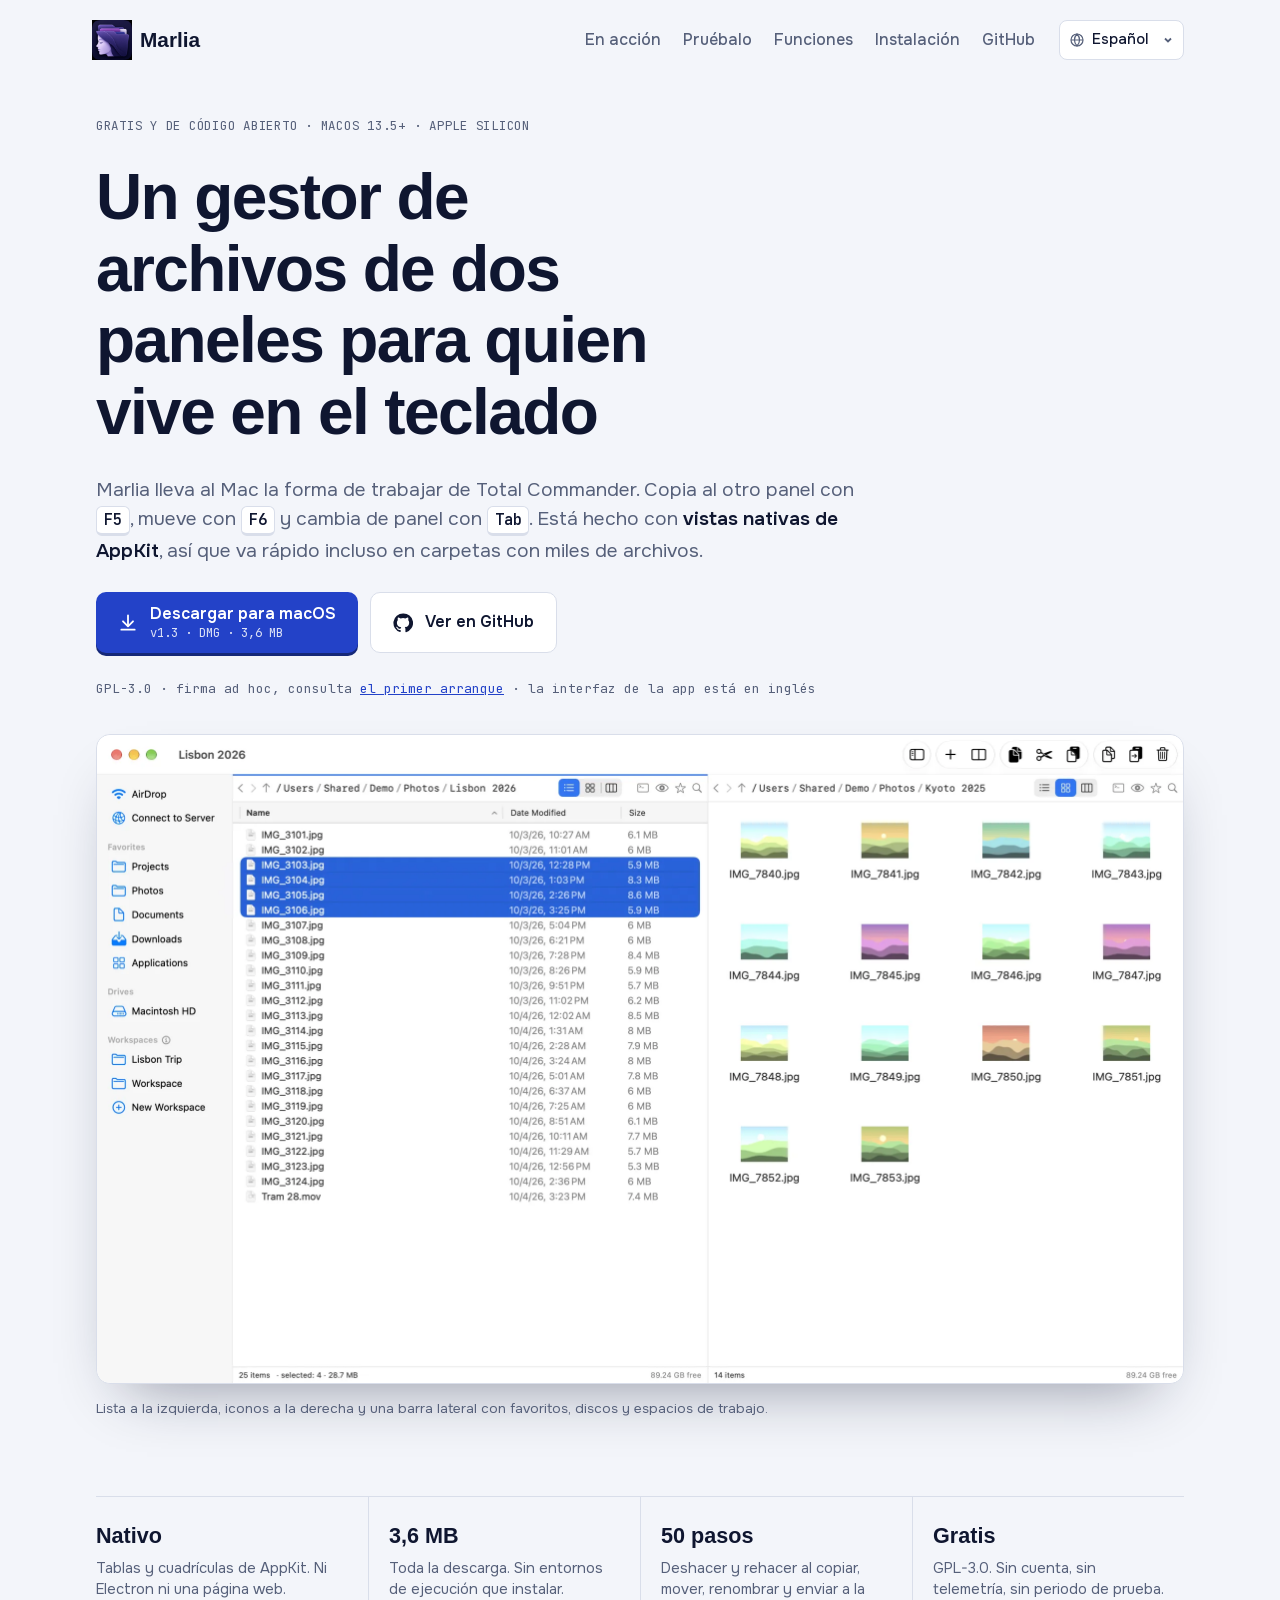
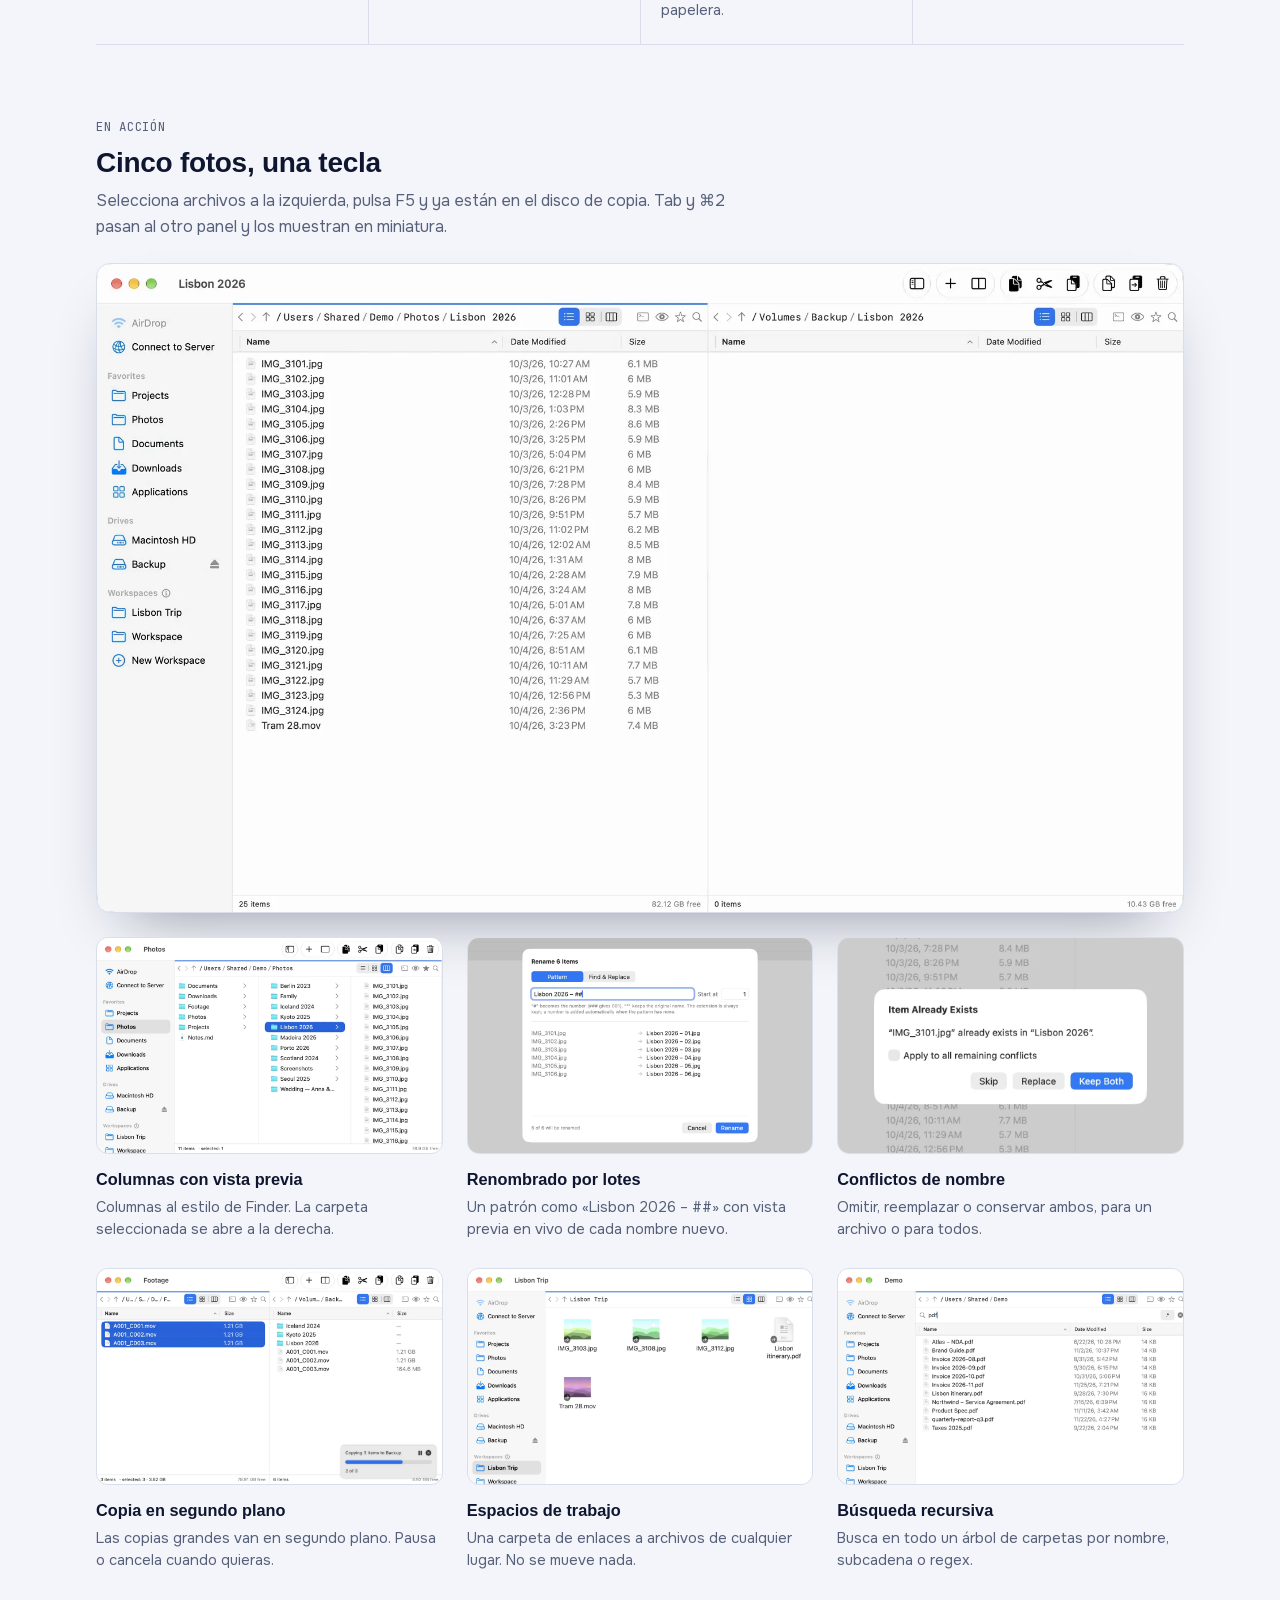
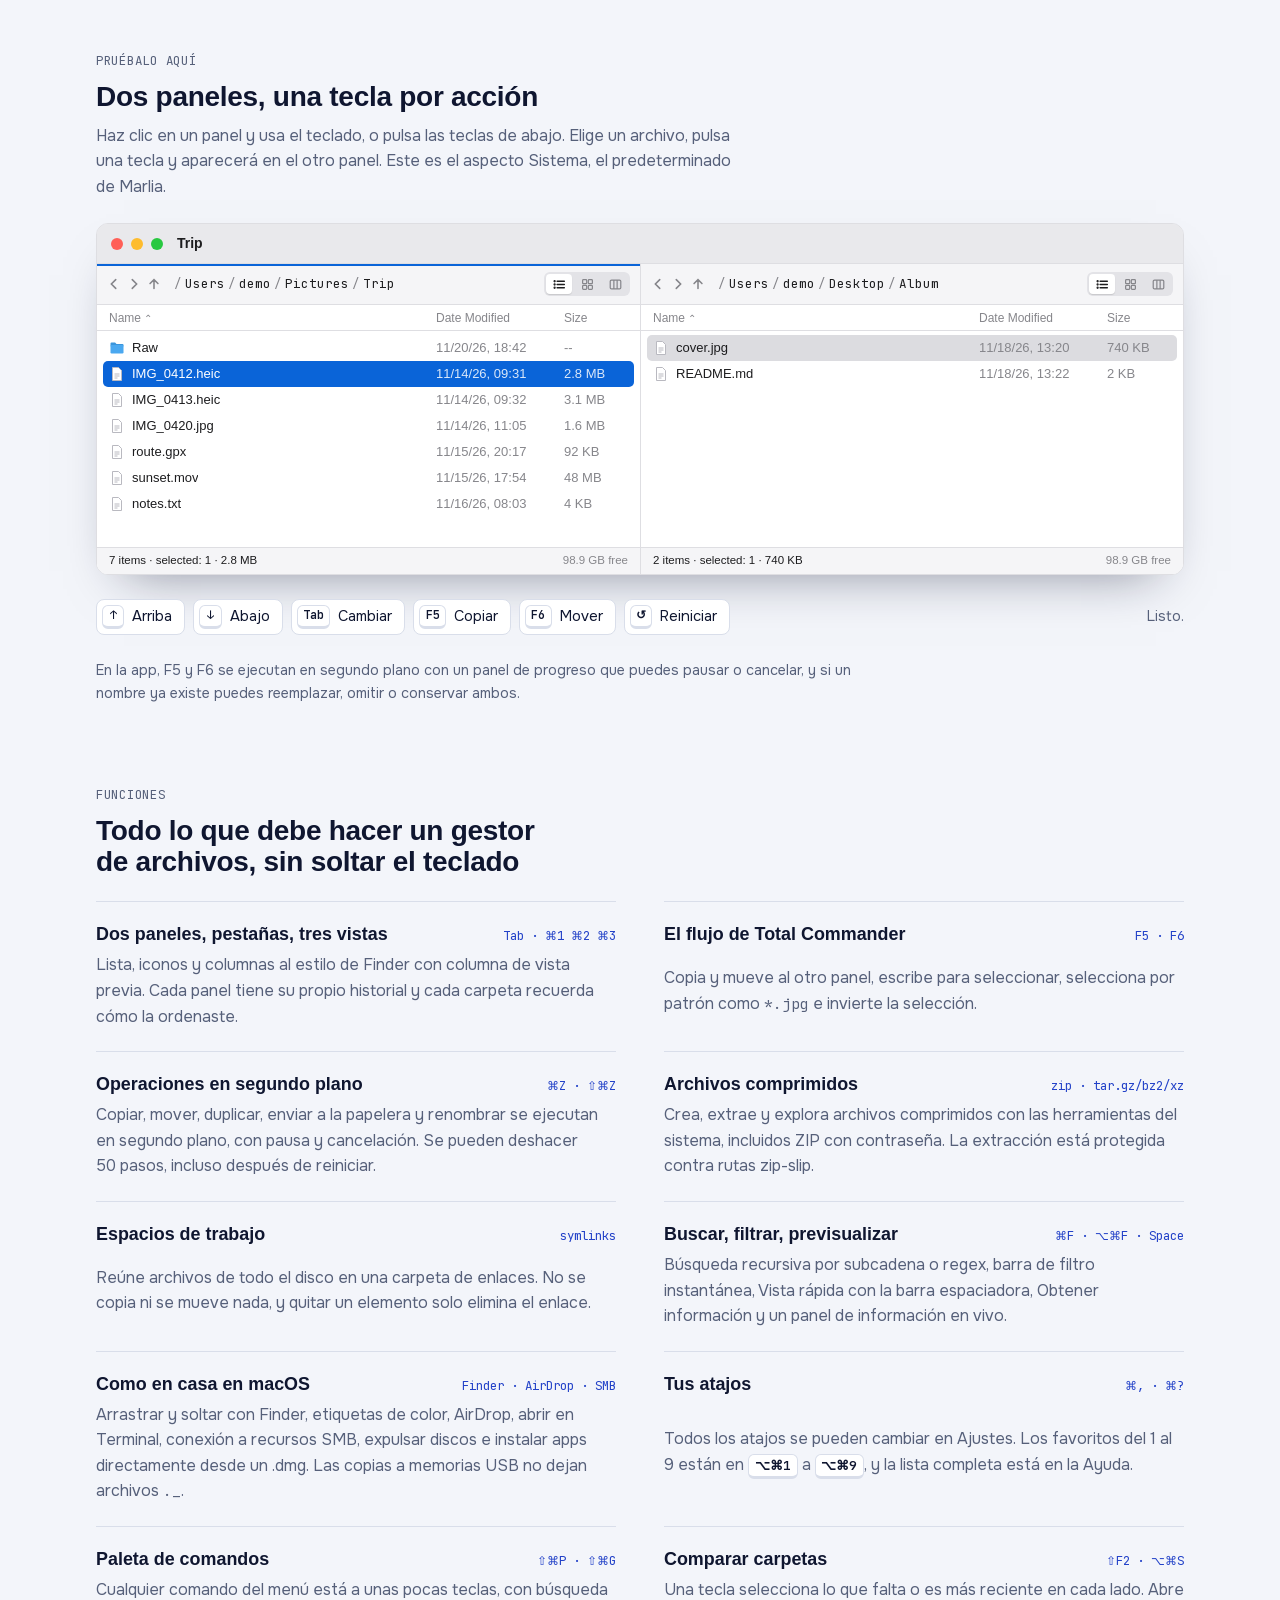
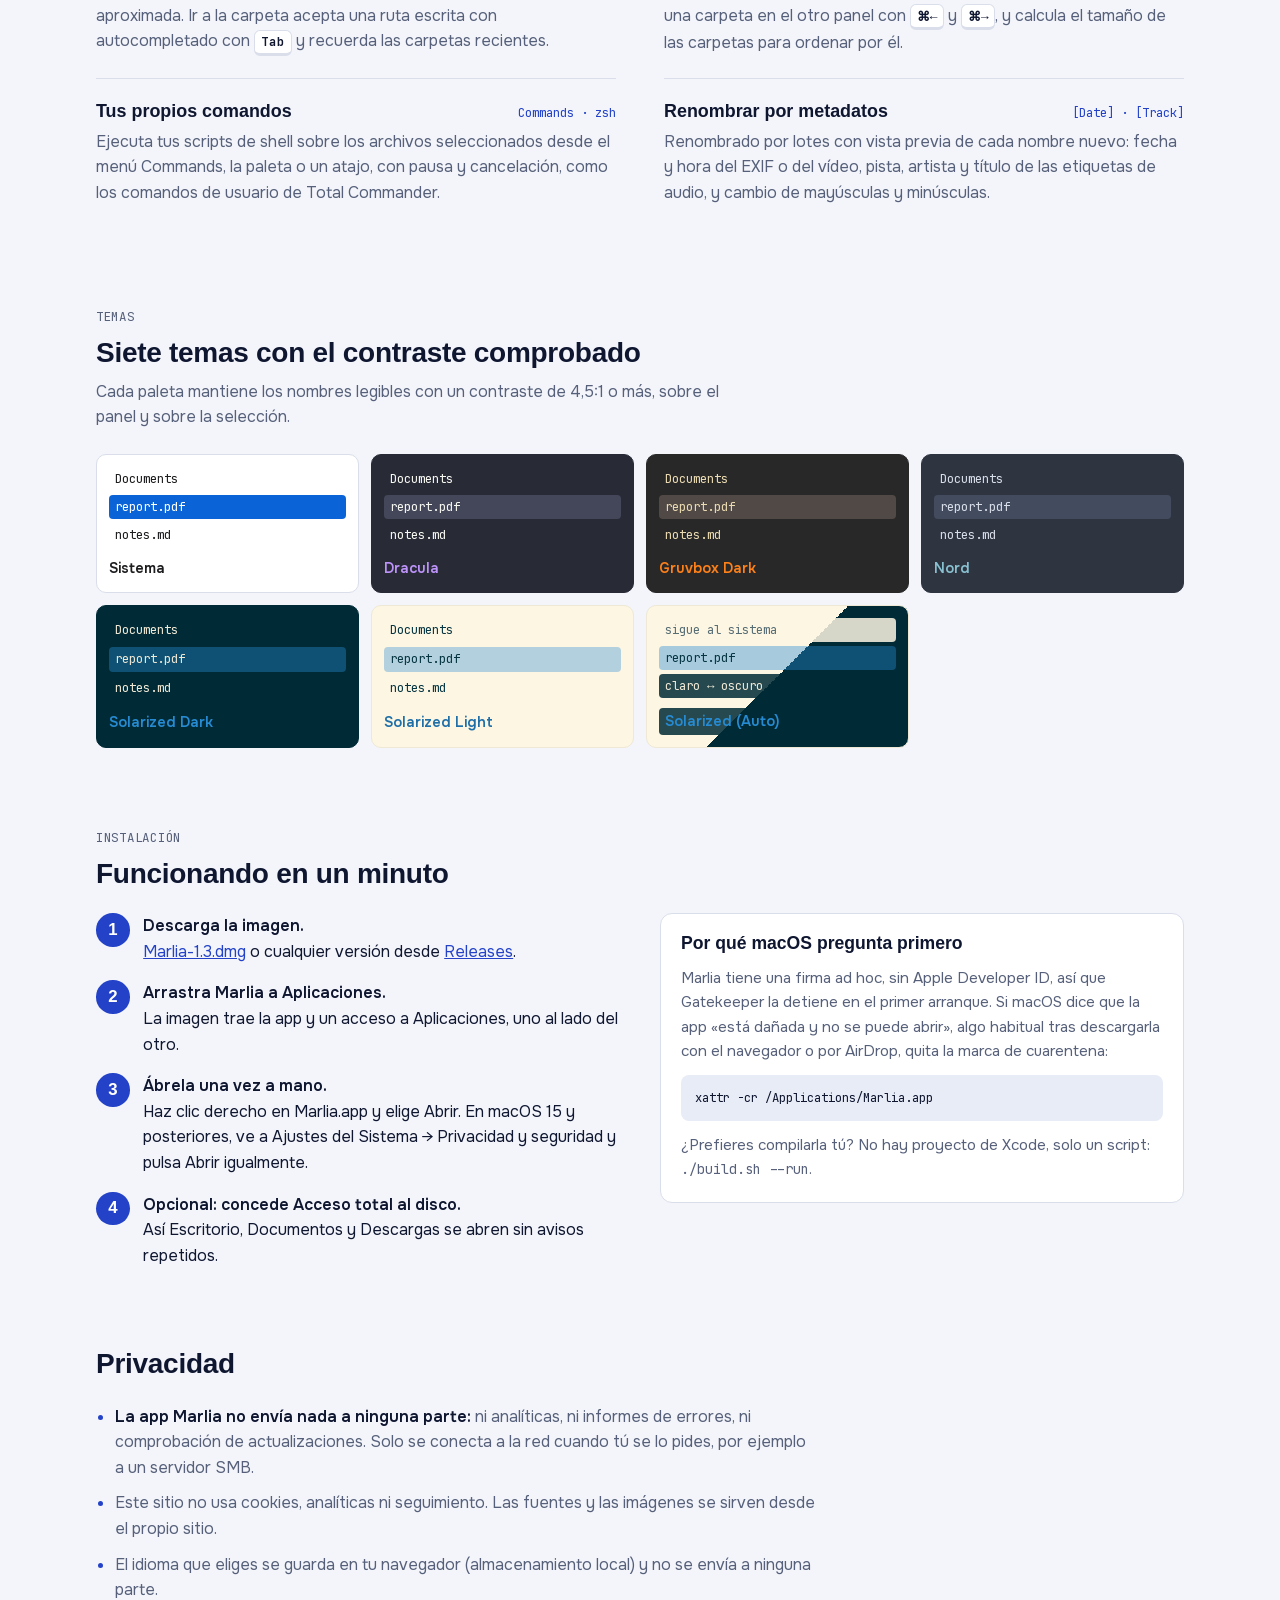
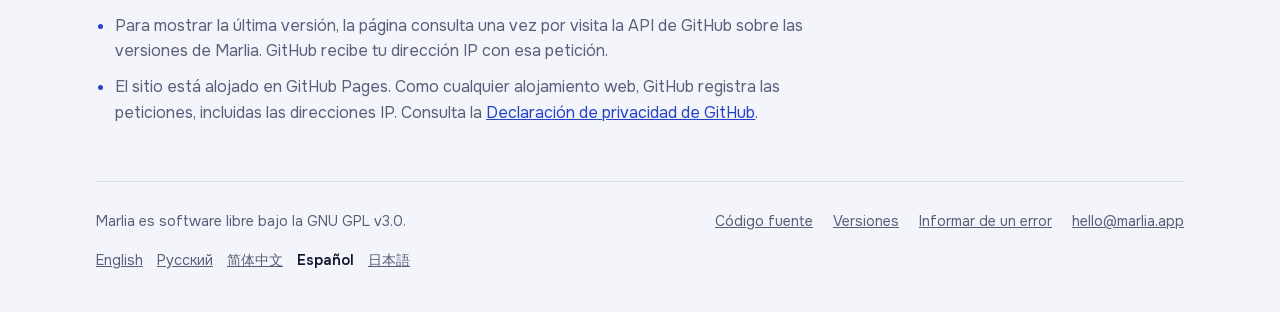
==== commit 3506664c: "landing: reshoot Columns and Background copying stills Columns: a fuller tree (Demo | Photos with 11" ====
--- a/docs/es/index.html
+++ b/docs/es/index.html
@@ -612,8 +612,8 @@
       <div class="gallery">
         <figure>
           <div class="frame">
-            <img class="only-light" src="../media/columns-light.webp" alt="" loading="lazy">
-            <img class="only-dark" src="../media/columns-dark.webp" alt="" loading="lazy">
+            <img class="only-light" src="../media/columns2-light.webp" alt="" loading="lazy">
+            <img class="only-dark" src="../media/columns2-dark.webp" alt="" loading="lazy">
           </div>
           <figcaption><b data-t="c1t">Columnas con vista previa</b><span data-t="c1p">Columnas al estilo de Finder. La carpeta seleccionada se abre a la derecha.</span></figcaption>
         </figure>
@@ -633,8 +633,8 @@
         </figure>
         <figure>
           <div class="frame">
-            <img class="only-light" src="../media/progress-light.webp" alt="" loading="lazy">
-            <img class="only-dark" src="../media/progress-dark.webp" alt="" loading="lazy">
+            <img class="only-light" src="../media/progress2-light.webp" alt="" loading="lazy">
+            <img class="only-dark" src="../media/progress2-dark.webp" alt="" loading="lazy">
           </div>
           <figcaption><b data-t="c4t">Copia en segundo plano</b><span data-t="c4p">Las copias grandes van en segundo plano. Pausa o cancela cuando quieras.</span></figcaption>
         </figure>
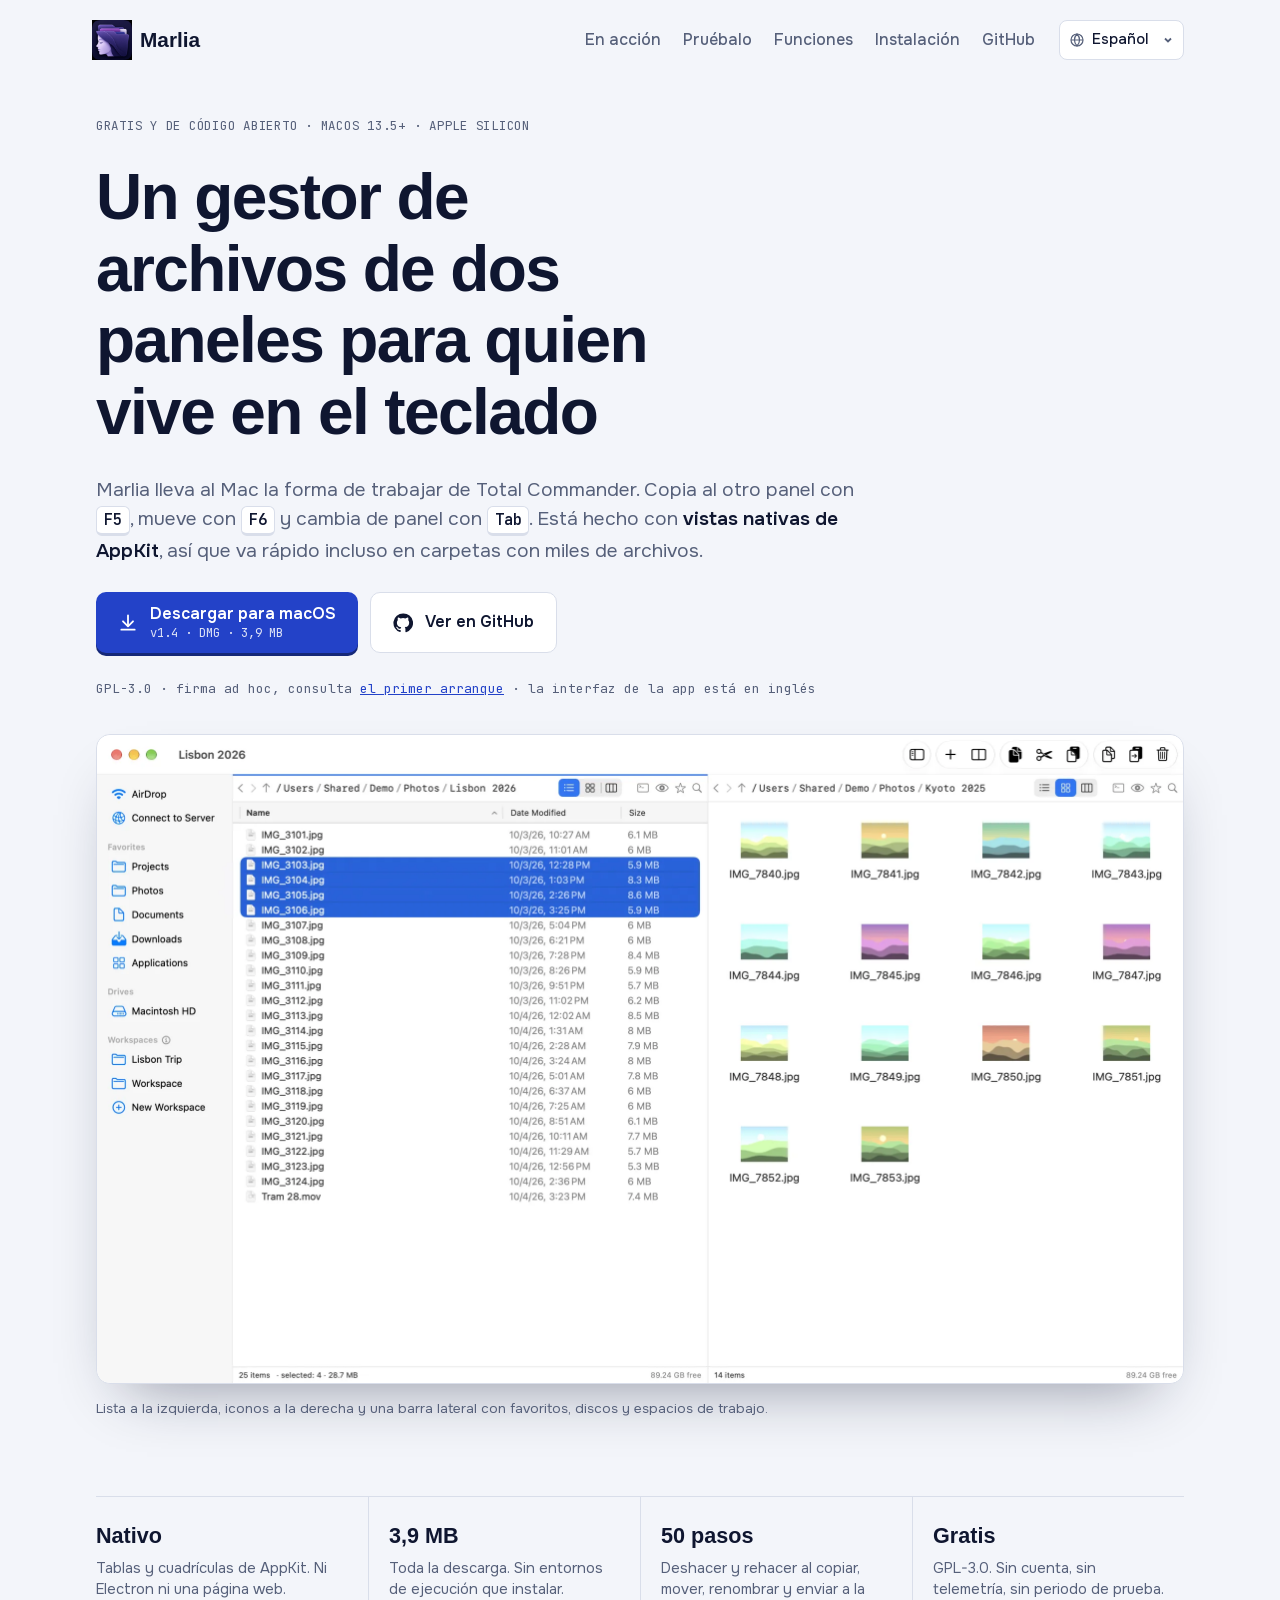
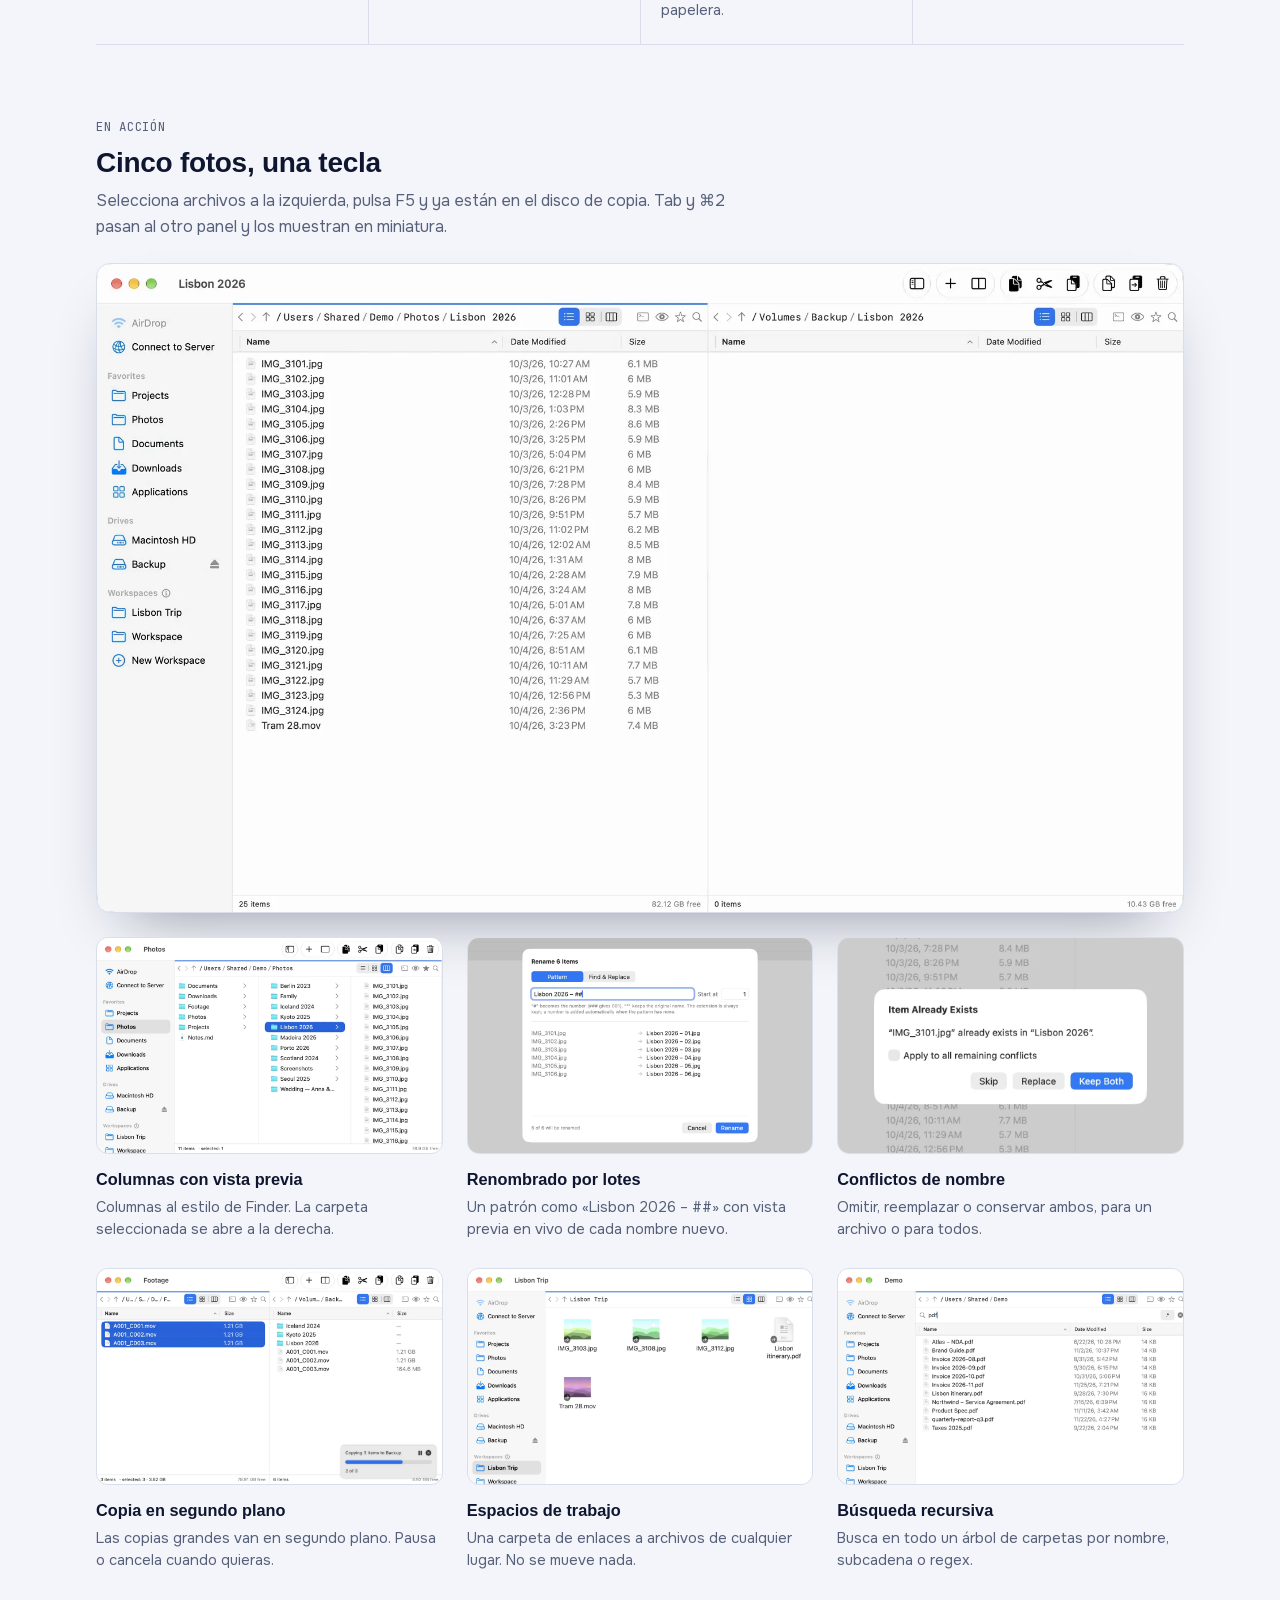
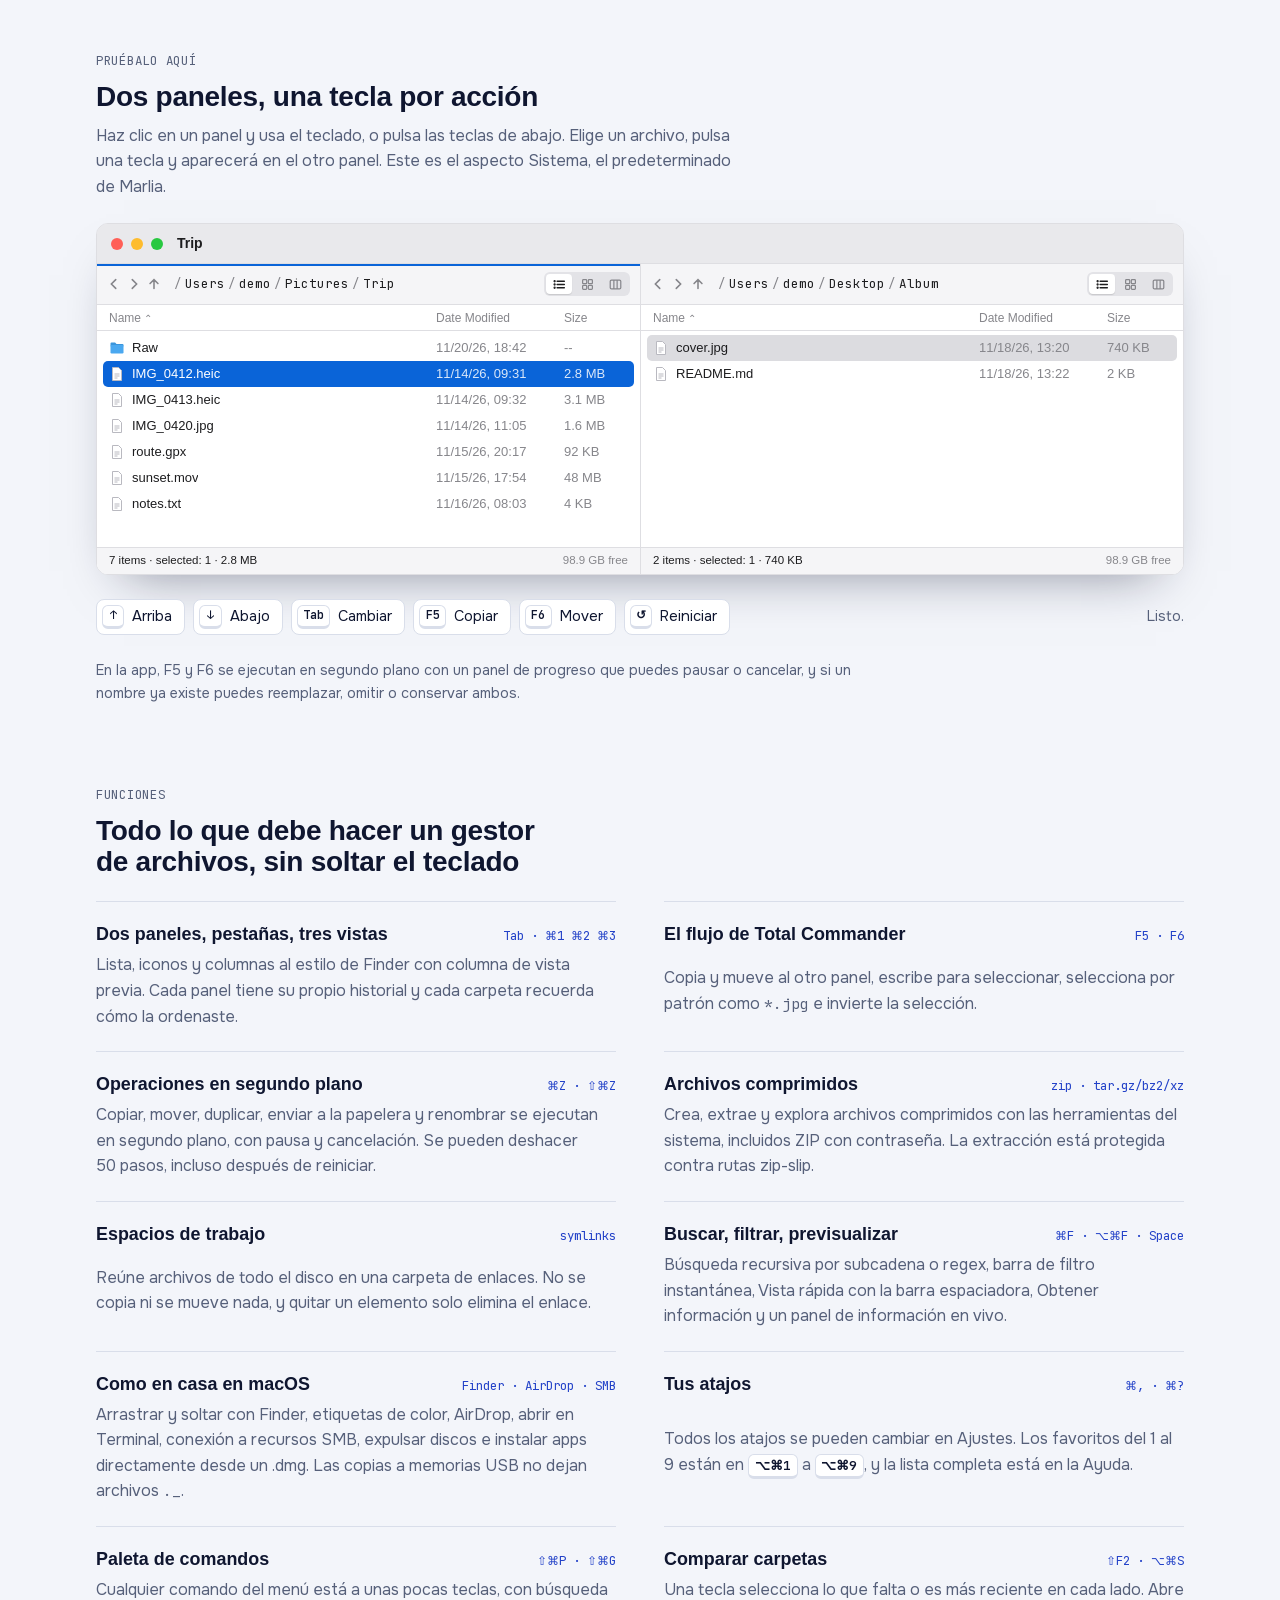
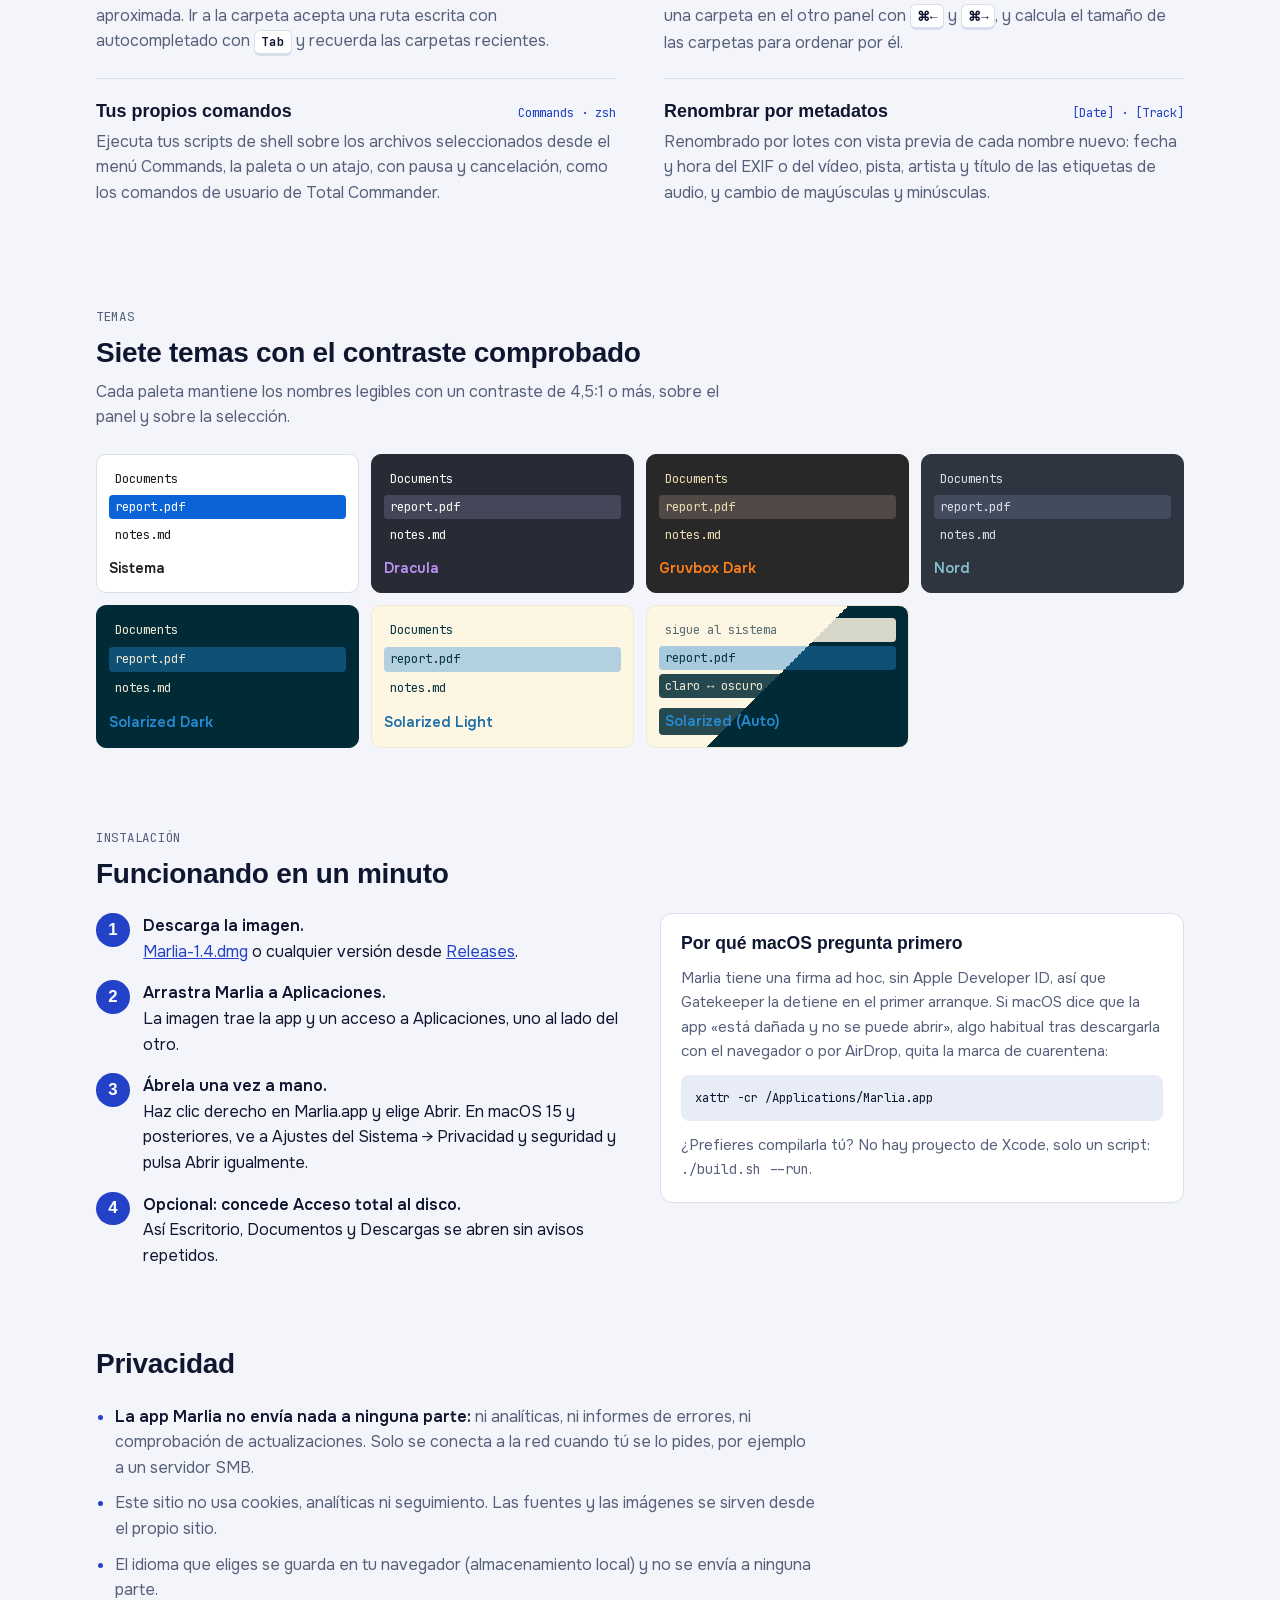
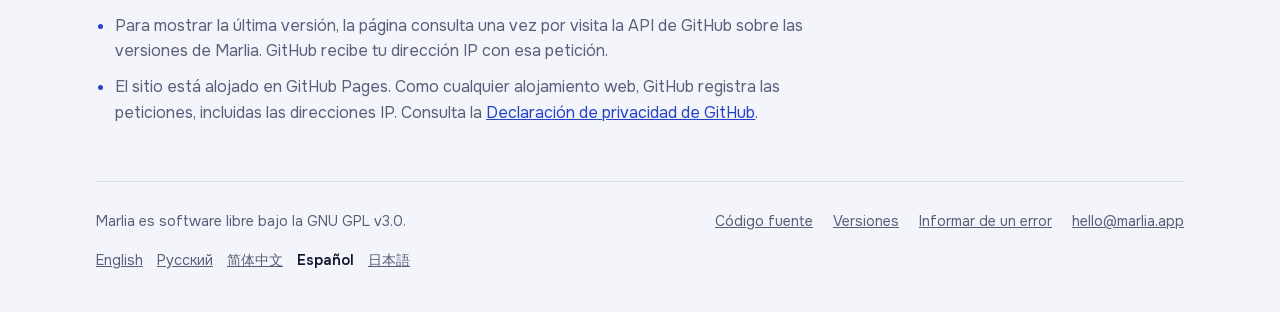
==== commit 2b4391d1: "Marlia 1.4 Version 1.4 in Info.plist; the site's fallback release info points at Marlia-1.4.dmg.  Co" ====
--- a/docs/es/index.html
+++ b/docs/es/index.html
@@ -25,7 +25,7 @@
 <meta name="twitter:card" content="summary_large_image">
 <meta name="twitter:title" content="Marlia: gestor de archivos gratuito de dos paneles para Mac, al estilo de Total Commander">
 <meta name="twitter:description" content="Gestor de archivos de dos paneles para macOS, gratuito y de código abierto. F5 copia, F6 mueve, Tab cambia de panel. AppKit nativo, pestañas, archivos comprimidos, espacios de trabajo y temas. Apple Silicon, macOS 13.5+.">
-<script type="application/ld+json">{"@context": "https://schema.org", "@type": "SoftwareApplication", "name": "Marlia", "url": "https://marlia.app/es/", "description": "Gestor de archivos de dos paneles para macOS, gratuito y de código abierto. F5 copia, F6 mueve, Tab cambia de panel. AppKit nativo, pestañas, archivos comprimidos, espacios de trabajo y temas. Apple Silicon, macOS 13.5+.", "inLanguage": "es", "applicationCategory": "UtilitiesApplication", "applicationSubCategory": "File manager", "operatingSystem": "macOS 13.5 or later", "processorRequirements": "Apple Silicon (arm64)", "softwareVersion": "1.3", "downloadUrl": "https://github.com/lex1142/marlia/releases/download/v1.3/Marlia-1.3.dmg", "fileSize": "3.6 MB", "isAccessibleForFree": true, "offers": {"@type": "Offer", "price": "0", "priceCurrency": "USD"}, "license": "https://www.gnu.org/licenses/gpl-3.0.html", "image": "https://marlia.app/media/og.jpg", "screenshot": "https://marlia.app/media/hero-light.webp", "sameAs": ["https://github.com/lex1142/marlia"]}</script>
+<script type="application/ld+json">{"@context": "https://schema.org", "@type": "SoftwareApplication", "name": "Marlia", "url": "https://marlia.app/es/", "description": "Gestor de archivos de dos paneles para macOS, gratuito y de código abierto. F5 copia, F6 mueve, Tab cambia de panel. AppKit nativo, pestañas, archivos comprimidos, espacios de trabajo y temas. Apple Silicon, macOS 13.5+.", "inLanguage": "es", "applicationCategory": "UtilitiesApplication", "applicationSubCategory": "File manager", "operatingSystem": "macOS 13.5 or later", "processorRequirements": "Apple Silicon (arm64)", "softwareVersion": "1.4", "downloadUrl": "https://github.com/lex1142/marlia/releases/download/v1.4/Marlia-1.4.dmg", "fileSize": "3.9 MB", "isAccessibleForFree": true, "offers": {"@type": "Offer", "price": "0", "priceCurrency": "USD"}, "license": "https://www.gnu.org/licenses/gpl-3.0.html", "image": "https://marlia.app/media/og.jpg", "screenshot": "https://marlia.app/media/hero-light.webp", "sameAs": ["https://github.com/lex1142/marlia"]}</script>
 <!-- seo:end -->
 <meta name="theme-color" content="#f3f5fa" media="(prefers-color-scheme: light)">
 <meta name="theme-color" content="#0b1020" media="(prefers-color-scheme: dark)">
@@ -570,9 +570,9 @@
       <h1 data-h="hero.h1">Un gestor de archivos de dos paneles para quien vive en el teclado</h1>
       <p class="lede" data-h="hero.lede">Marlia lleva al Mac la forma de trabajar de Total Commander. Copia al otro panel con <kbd>F5</kbd>, mueve con <kbd>F6</kbd> y cambia de panel con <kbd>Tab</kbd>. Está hecho con <strong>vistas nativas de AppKit</strong>, así que va rápido incluso en carpetas con miles de archivos.</p>
       <div class="cta">
-        <a class="btn btn-primary" data-dl href="https://github.com/lex1142/marlia/releases/download/v1.3/Marlia-1.3.dmg" target="_blank" rel="noopener">
+        <a class="btn btn-primary" data-dl href="https://github.com/lex1142/marlia/releases/download/v1.4/Marlia-1.4.dmg" target="_blank" rel="noopener">
           <svg viewBox="0 0 24 24" fill="none" stroke="currentColor" stroke-width="2.2" stroke-linecap="round" stroke-linejoin="round" aria-hidden="true"><path d="M12 3v12"/><path d="m6 10 6 6 6-6"/><path d="M4 20h16"/></svg>
-          <span class="btn-text"><span class="btn-label" data-t="hero.dl">Descargar para macOS</span><small data-t="hero.dlmeta">v1.3 · DMG · 3,6 MB</small></span>
+          <span class="btn-text"><span class="btn-label" data-t="hero.dl">Descargar para macOS</span><small data-t="hero.dlmeta">v1.4 · DMG · 3,9 MB</small></span>
         </a>
         <a class="btn btn-ghost" href="https://github.com/lex1142/marlia" target="_blank" rel="noopener">
           <svg viewBox="0 0 24 24" fill="currentColor" aria-hidden="true"><path d="M12 .5a11.5 11.5 0 0 0-3.64 22.41c.58.1.79-.25.79-.56v-2c-3.2.7-3.88-1.37-3.88-1.37-.53-1.33-1.28-1.69-1.28-1.69-1.05-.71.08-.7.08-.7 1.16.08 1.77 1.19 1.77 1.19 1.03 1.77 2.7 1.26 3.36.96.1-.75.4-1.26.73-1.55-2.55-.29-5.24-1.28-5.24-5.69 0-1.26.45-2.29 1.19-3.1-.12-.29-.52-1.46.11-3.05 0 0 .97-.31 3.17 1.18a11 11 0 0 1 5.77 0c2.2-1.49 3.17-1.18 3.17-1.18.63 1.59.23 2.76.11 3.05.74.81 1.19 1.84 1.19 3.1 0 4.42-2.7 5.39-5.26 5.68.41.36.78 1.06.78 2.14v3.17c0 .31.21.67.8.56A11.5 11.5 0 0 0 12 .5Z"/></svg>
@@ -590,7 +590,7 @@
 
     <section class="facts" aria-label="At a glance">
       <div class="fact"><b data-t="f1b">Nativo</b><span data-t="f1s">Tablas y cuadrículas de AppKit. Ni Electron ni una página web.</span></div>
-      <div class="fact"><b data-t="f2b">3,6 MB</b><span data-t="f2s">Toda la descarga. Sin entornos de ejecución que instalar.</span></div>
+      <div class="fact"><b data-t="f2b">3,9 MB</b><span data-t="f2s">Toda la descarga. Sin entornos de ejecución que instalar.</span></div>
       <div class="fact"><b data-t="f3b">50 pasos</b><span data-t="f3s">Deshacer y rehacer al copiar, mover, renombrar y enviar a la papelera.</span></div>
       <div class="fact"><b data-t="f4b">Gratis</b><span data-t="f4s">GPL-3.0. Sin cuenta, sin telemetría, sin periodo de prueba.</span></div>
     </section>
@@ -764,7 +764,7 @@
       </div>
       <div class="install">
         <ol class="steps">
-          <li><div><b data-t="s1b">Descarga la imagen.</b><br><span data-h="s1t"><a href="https://github.com/lex1142/marlia/releases/download/v1.3/Marlia-1.3.dmg" target="_blank" rel="noopener">Marlia-1.3.dmg</a> o cualquier versión desde <a href="https://github.com/lex1142/marlia/releases" target="_blank" rel="noopener">Releases</a>.</span></div></li>
+          <li><div><b data-t="s1b">Descarga la imagen.</b><br><span data-h="s1t"><a href="https://github.com/lex1142/marlia/releases/download/v1.4/Marlia-1.4.dmg" target="_blank" rel="noopener">Marlia-1.4.dmg</a> o cualquier versión desde <a href="https://github.com/lex1142/marlia/releases" target="_blank" rel="noopener">Releases</a>.</span></div></li>
           <li><div><b data-t="s2b">Arrastra Marlia a Aplicaciones.</b><br><span data-t="s2t">La imagen trae la app y un acceso a Aplicaciones, uno al lado del otro.</span></div></li>
           <li><div><b data-t="s3b">Ábrela una vez a mano.</b><br><span data-t="s3t">Haz clic derecho en Marlia.app y elige Abrir. En macOS 15 y posteriores, ve a Ajustes del Sistema → Privacidad y seguridad y pulsa Abrir igualmente.</span></div></li>
           <li><div><b data-t="s4b">Opcional: concede Acceso total al disco.</b><br><span data-t="s4t">Así Escritorio, Documentos y Descargas se abren sin avisos repetidos.</span></div></li>
@@ -813,9 +813,9 @@
      GitHub API for the latest release and replaces them, so a new release shows up without
      editing this file. Bump them anyway when releasing, for visitors whose API call fails. */
   const RELEASE = {
-    version: "1.3",
-    bytes: 3630622,
-    url: "https://github.com/lex1142/marlia/releases/download/v1.3/Marlia-1.3.dmg"
+    version: "1.4",
+    bytes: 3865798,
+    url: "https://github.com/lex1142/marlia/releases/download/v1.4/Marlia-1.4.dmg"
   };
   const REL_URL = "https://github.com/lex1142/marlia/releases";
   const NB = "\u00a0";
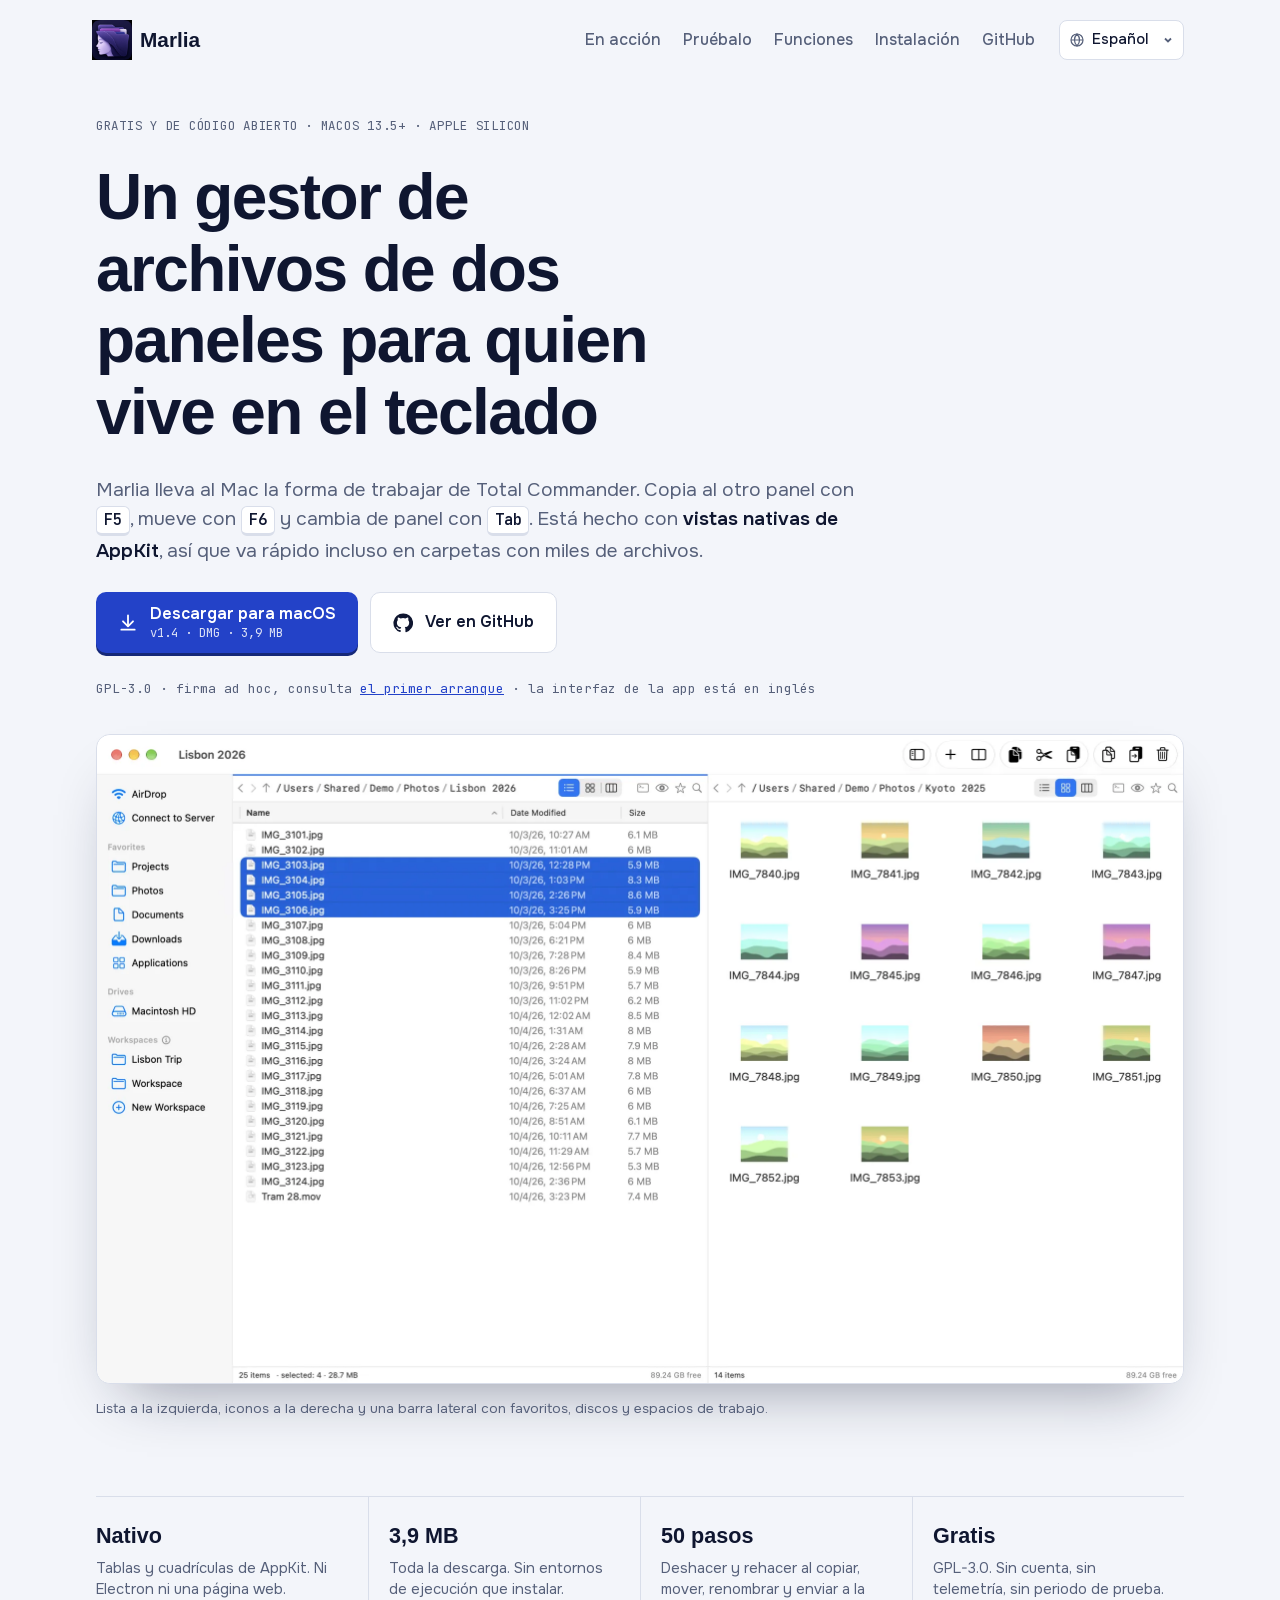
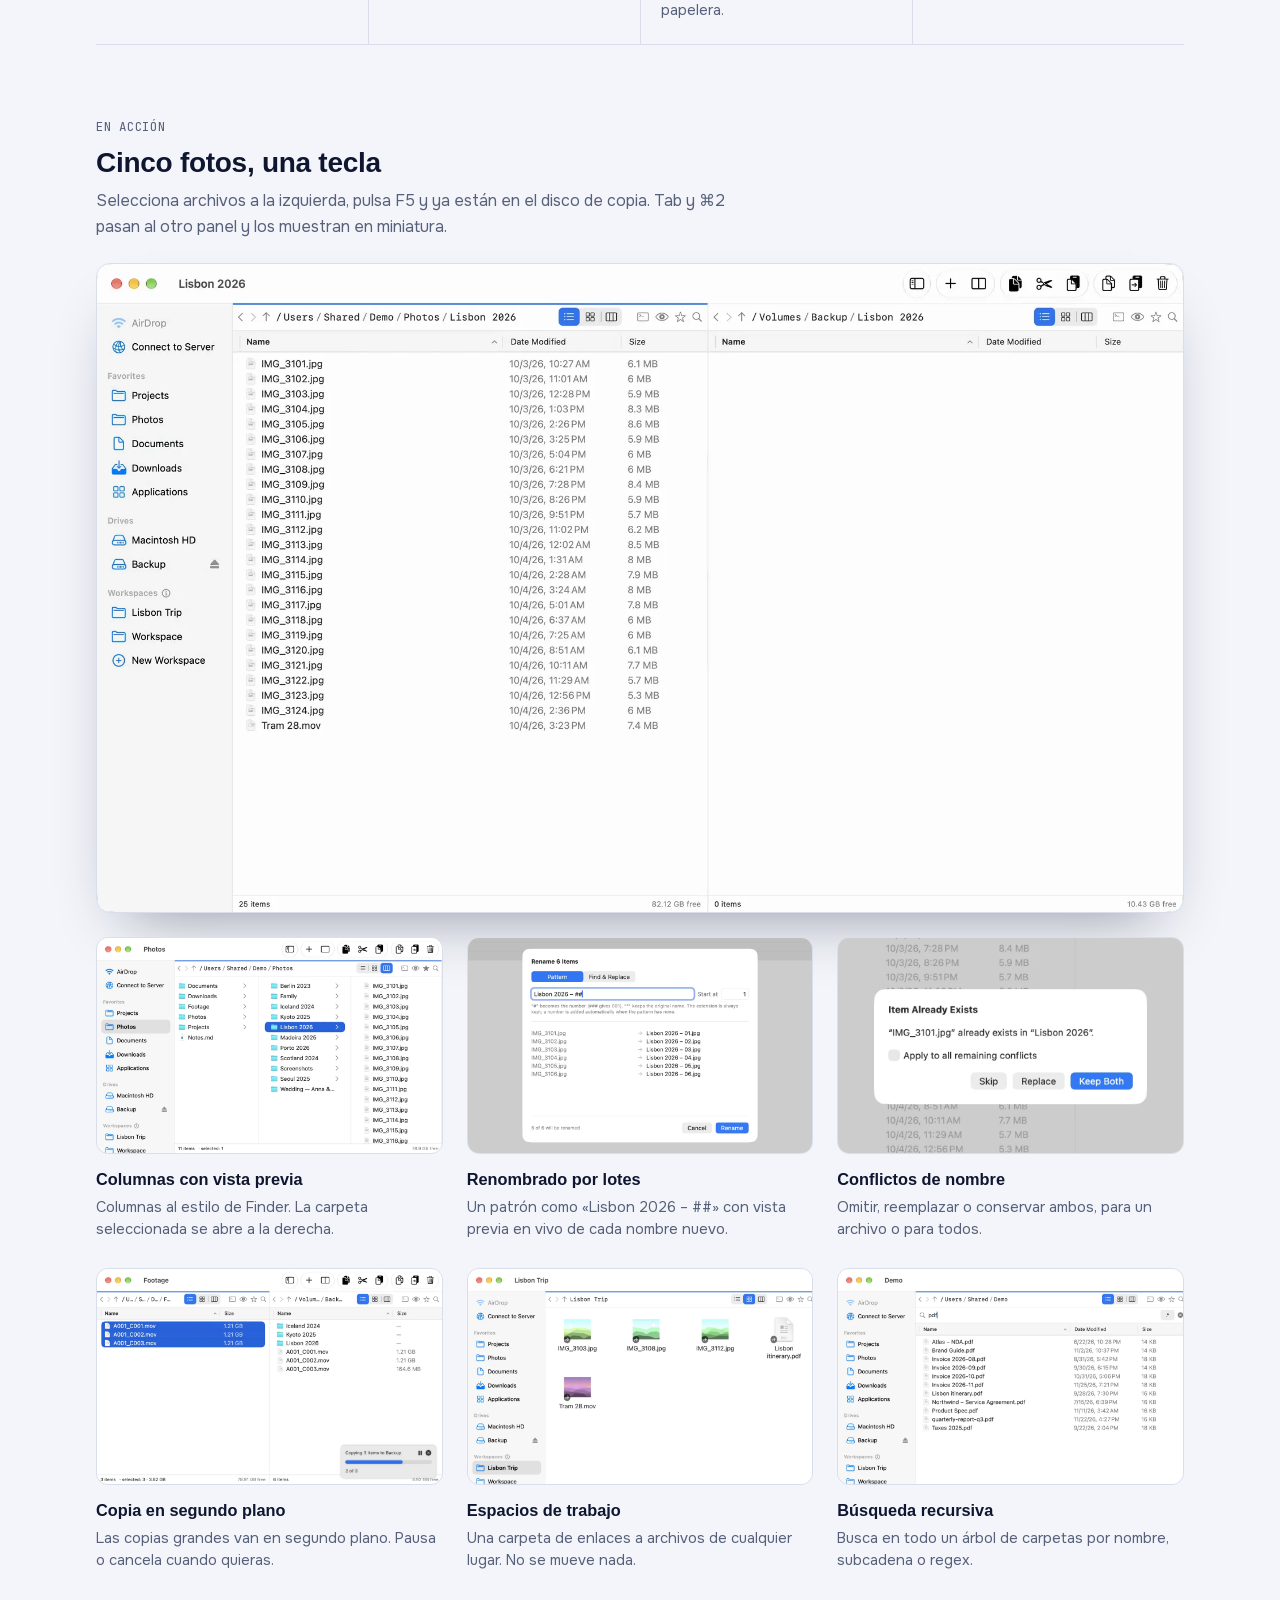
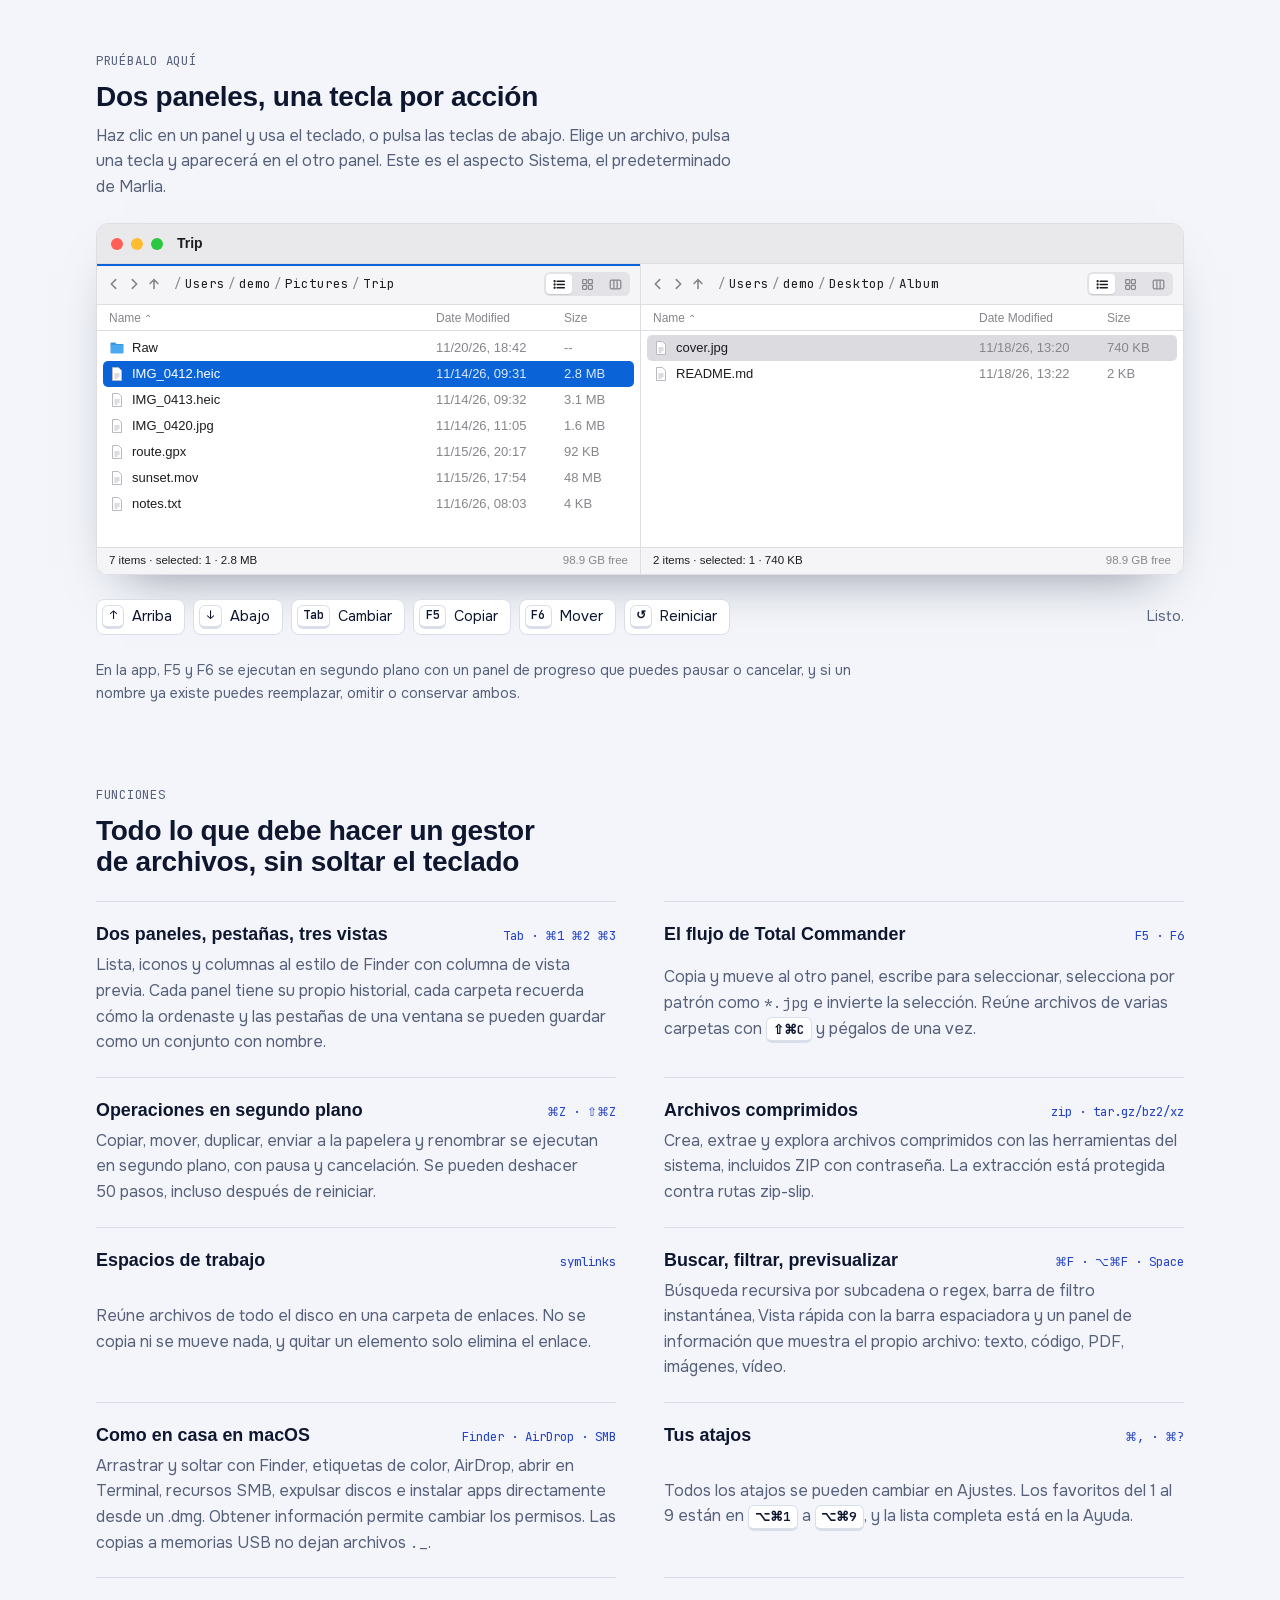
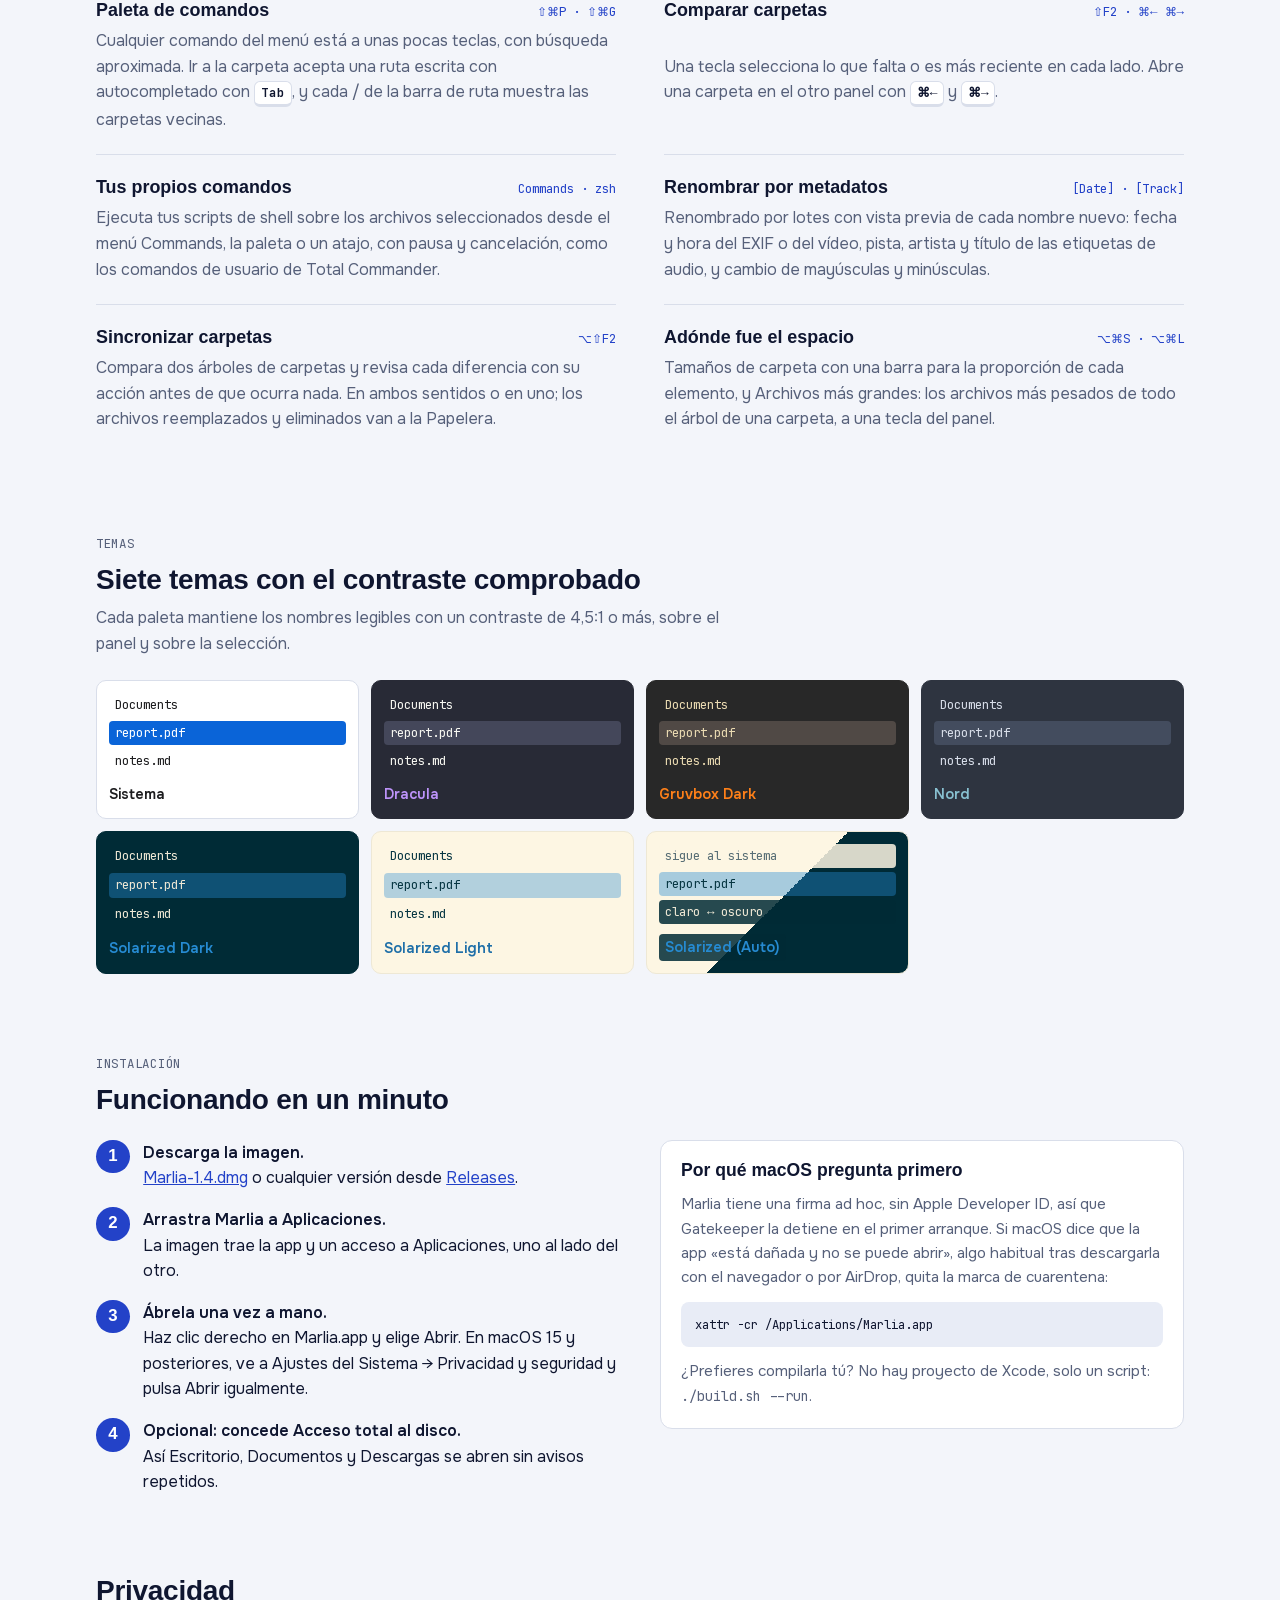
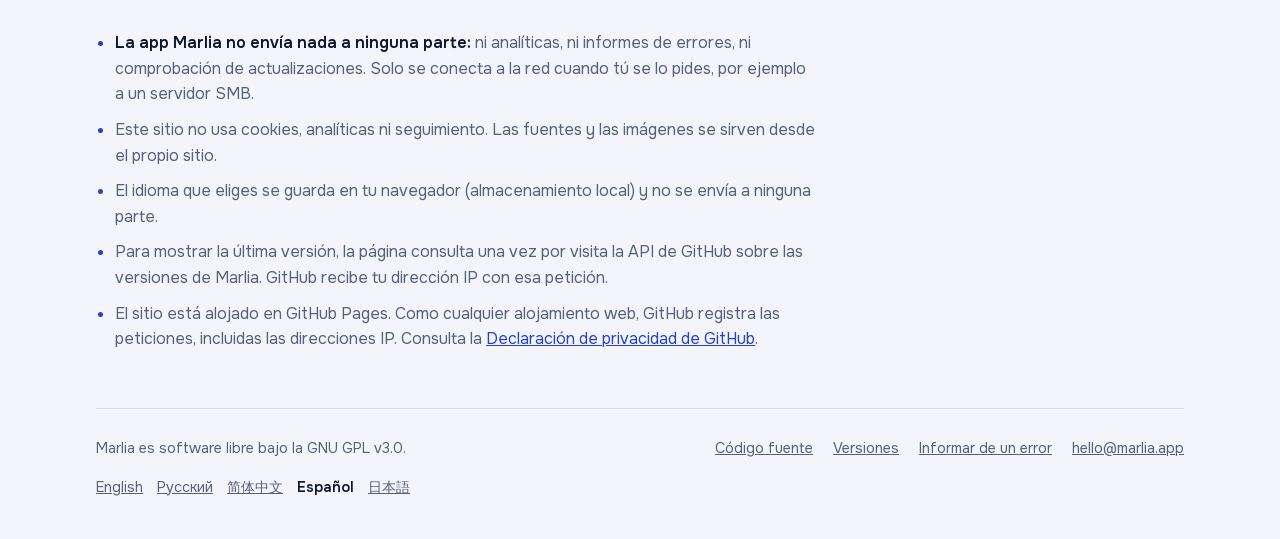
==== commit 3b084a73: "landing: features of 1.4 Two new cards (Synchronize folders, Where the space went) and the other 1.4" ====
--- a/docs/es/index.html
+++ b/docs/es/index.html
@@ -725,18 +725,20 @@
         <h2 data-t="feat.h2">Todo lo que debe hacer un gestor de archivos, sin soltar el teclado</h2>
       </div>
       <div class="features">
-        <div class="feature"><h3 data-t="ft1h">Dos paneles, pestañas, tres vistas</h3><span class="tag">Tab · ⌘1 ⌘2 ⌘3</span><p data-h="ft1p">Lista, iconos y columnas al estilo de Finder con columna de vista previa. Cada panel tiene su propio historial y cada carpeta recuerda cómo la ordenaste.</p></div>
-        <div class="feature"><h3 data-t="ft2h">El flujo de Total Commander</h3><span class="tag">F5 · F6</span><p data-h="ft2p">Copia y mueve al otro panel, escribe para seleccionar, selecciona por patrón como <code>*.jpg</code> e invierte la selección.</p></div>
+        <div class="feature"><h3 data-t="ft1h">Dos paneles, pestañas, tres vistas</h3><span class="tag">Tab · ⌘1 ⌘2 ⌘3</span><p data-h="ft1p">Lista, iconos y columnas al estilo de Finder con columna de vista previa. Cada panel tiene su propio historial, cada carpeta recuerda cómo la ordenaste y las pestañas de una ventana se pueden guardar como un conjunto con nombre.</p></div>
+        <div class="feature"><h3 data-t="ft2h">El flujo de Total Commander</h3><span class="tag">F5 · F6</span><p data-h="ft2p">Copia y mueve al otro panel, escribe para seleccionar, selecciona por patrón como <code>*.jpg</code> e invierte la selección. Reúne archivos de varias carpetas con <kbd>⇧⌘C</kbd> y pégalos de una vez.</p></div>
         <div class="feature"><h3 data-t="ft3h">Operaciones en segundo plano</h3><span class="tag">⌘Z · ⇧⌘Z</span><p data-h="ft3p">Copiar, mover, duplicar, enviar a la papelera y renombrar se ejecutan en segundo plano, con pausa y cancelación. Se pueden deshacer 50 pasos, incluso después de reiniciar.</p></div>
         <div class="feature"><h3 data-t="ft4h">Archivos comprimidos</h3><span class="tag">zip · tar.gz/bz2/xz</span><p data-h="ft4p">Crea, extrae y explora archivos comprimidos con las herramientas del sistema, incluidos ZIP con contraseña. La extracción está protegida contra rutas zip-slip.</p></div>
         <div class="feature"><h3 data-t="ft5h">Espacios de trabajo</h3><span class="tag">symlinks</span><p data-h="ft5p">Reúne archivos de todo el disco en una carpeta de enlaces. No se copia ni se mueve nada, y quitar un elemento solo elimina el enlace.</p></div>
-        <div class="feature"><h3 data-t="ft6h">Buscar, filtrar, previsualizar</h3><span class="tag">⌘F · ⌥⌘F · Space</span><p data-h="ft6p">Búsqueda recursiva por subcadena o regex, barra de filtro instantánea, Vista rápida con la barra espaciadora, Obtener información y un panel de información en vivo.</p></div>
-        <div class="feature"><h3 data-t="ft7h">Como en casa en macOS</h3><span class="tag">Finder · AirDrop · SMB</span><p data-h="ft7p">Arrastrar y soltar con Finder, etiquetas de color, AirDrop, abrir en Terminal, conexión a recursos SMB, expulsar discos e instalar apps directamente desde un .dmg. Las copias a memorias USB no dejan archivos <code>._</code>.</p></div>
+        <div class="feature"><h3 data-t="ft6h">Buscar, filtrar, previsualizar</h3><span class="tag">⌘F · ⌥⌘F · Space</span><p data-h="ft6p">Búsqueda recursiva por subcadena o regex, barra de filtro instantánea, Vista rápida con la barra espaciadora y un panel de información que muestra el propio archivo: texto, código, PDF, imágenes, vídeo.</p></div>
+        <div class="feature"><h3 data-t="ft7h">Como en casa en macOS</h3><span class="tag">Finder · AirDrop · SMB</span><p data-h="ft7p">Arrastrar y soltar con Finder, etiquetas de color, AirDrop, abrir en Terminal, recursos SMB, expulsar discos e instalar apps directamente desde un .dmg. Obtener información permite cambiar los permisos. Las copias a memorias USB no dejan archivos <code>._</code>.</p></div>
         <div class="feature"><h3 data-t="ft8h">Tus atajos</h3><span class="tag">⌘, · ⌘?</span><p data-h="ft8p">Todos los atajos se pueden cambiar en Ajustes. Los favoritos del 1 al 9 están en <kbd>⌥⌘1</kbd> a <kbd>⌥⌘9</kbd>, y la lista completa está en la Ayuda.</p></div>
-        <div class="feature"><h3 data-t="ft9h">Paleta de comandos</h3><span class="tag">⇧⌘P · ⇧⌘G</span><p data-h="ft9p">Cualquier comando del menú está a unas pocas teclas, con búsqueda aproximada. Ir a la carpeta acepta una ruta escrita con autocompletado con <kbd>Tab</kbd> y recuerda las carpetas recientes.</p></div>
-        <div class="feature"><h3 data-t="ft10h">Comparar carpetas</h3><span class="tag">⇧F2 · ⌥⌘S</span><p data-h="ft10p">Una tecla selecciona lo que falta o es más reciente en cada lado. Abre una carpeta en el otro panel con <kbd>⌘←</kbd> y <kbd>⌘→</kbd>, y calcula el tamaño de las carpetas para ordenar por él.</p></div>
+        <div class="feature"><h3 data-t="ft9h">Paleta de comandos</h3><span class="tag">⇧⌘P · ⇧⌘G</span><p data-h="ft9p">Cualquier comando del menú está a unas pocas teclas, con búsqueda aproximada. Ir a la carpeta acepta una ruta escrita con autocompletado con <kbd>Tab</kbd>, y cada / de la barra de ruta muestra las carpetas vecinas.</p></div>
+        <div class="feature"><h3 data-t="ft10h">Comparar carpetas</h3><span class="tag">⇧F2 · ⌘← ⌘→</span><p data-h="ft10p">Una tecla selecciona lo que falta o es más reciente en cada lado. Abre una carpeta en el otro panel con <kbd>⌘←</kbd> y <kbd>⌘→</kbd>.</p></div>
         <div class="feature"><h3 data-t="ft11h">Tus propios comandos</h3><span class="tag">Commands · zsh</span><p data-h="ft11p">Ejecuta tus scripts de shell sobre los archivos seleccionados desde el menú Commands, la paleta o un atajo, con pausa y cancelación, como los comandos de usuario de Total Commander.</p></div>
         <div class="feature"><h3 data-t="ft12h">Renombrar por metadatos</h3><span class="tag">[Date] · [Track]</span><p data-h="ft12p">Renombrado por lotes con vista previa de cada nombre nuevo: fecha y hora del EXIF o del vídeo, pista, artista y título de las etiquetas de audio, y cambio de mayúsculas y minúsculas.</p></div>
+        <div class="feature"><h3 data-t="ft13h">Sincronizar carpetas</h3><span class="tag">⌥⇧F2</span><p data-h="ft13p">Compara dos árboles de carpetas y revisa cada diferencia con su acción antes de que ocurra nada. En ambos sentidos o en uno; los archivos reemplazados y eliminados van a la Papelera.</p></div>
+        <div class="feature"><h3 data-t="ft14h">Adónde fue el espacio</h3><span class="tag">⌥⌘S · ⌥⌘L</span><p data-h="ft14p">Tamaños de carpeta con una barra para la proporción de cada elemento, y Archivos más grandes: los archivos más pesados de todo el árbol de una carpeta, a una tecla del panel.</p></div>
       </div>
     </section>
 
@@ -804,7 +806,7 @@
 </div>
 
 <script type="application/json" id="i18n">
-{"es":{"nav.demo":"Pruébalo","nav.features":"Funciones","nav.install":"Instalación","lang":"Idioma","hero.eyebrow":"Gratis y de código abierto · macOS 13.5+ · Apple Silicon","hero.h1":"Un gestor de archivos de dos paneles para quien vive en el teclado","hero.lede":"Marlia lleva al Mac la forma de trabajar de Total Commander. Copia al otro panel con <kbd>F5<\/kbd>, mueve con <kbd>F6<\/kbd> y cambia de panel con <kbd>Tab<\/kbd>. Está hecho con <strong>vistas nativas de AppKit<\/strong>, así que va rápido incluso en carpetas con miles de archivos.","hero.dl":"Descargar para macOS","hero.dlmeta":"v{ver} · DMG · {size}","hero.gh":"Ver en GitHub","hero.meta":"GPL-3.0 · firma ad hoc, consulta <a href=\"#install\">el primer arranque<\/a>","hero.uiEn":" · la interfaz de la app está en inglés","f1b":"Nativo","f1s":"Tablas y cuadrículas de AppKit. Ni Electron ni una página web.","f2b":"{size}","f2s":"Toda la descarga. Sin entornos de ejecución que instalar.","f3b":"50 pasos","f3s":"Deshacer y rehacer al copiar, mover, renombrar y enviar a la papelera.","f4b":"Gratis","f4s":"GPL-3.0. Sin cuenta, sin telemetría, sin periodo de prueba.","demo.eyebrow":"Pruébalo aquí","demo.h2":"Dos paneles, una tecla por acción","demo.p":"Haz clic en un panel y usa el teclado, o pulsa las teclas de abajo. Elige un archivo, pulsa una tecla y aparecerá en el otro panel. Este es el aspecto Sistema, el predeterminado de Marlia.","demo.aria":"Demo interactiva. Las flechas seleccionan, Tab cambia de panel, F5 copia, F6 mueve.","k.up":"Arriba","k.down":"Abajo","k.switch":"Cambiar","k.copy":"Copiar","k.move":"Mover","k.reset":"Reiniciar","demo.hint":"En la app, F5 y F6 se ejecutan en segundo plano con un panel de progreso que puedes pausar o cancelar, y si un nombre ya existe puedes reemplazar, omitir o conservar ambos.","log.ready":"Listo.","log.L":"Panel activo: izquierdo.","log.R":"Panel activo: derecho.","log.copied":"Se copió {n} a {p}.","log.moved":"Se movió {n} a {p}.","log.kept":"{n} ya existe allí; se conservaron ambos como {m}.","log.pick":"Primero elige un archivo. En esta demo las carpetas no se mueven.","feat.eyebrow":"Funciones","feat.h2":"Todo lo que debe hacer un gestor de archivos, sin soltar el teclado","ft1h":"Dos paneles, pestañas, tres vistas","ft1p":"Lista, iconos y columnas al estilo de Finder con columna de vista previa. Cada panel tiene su propio historial y cada carpeta recuerda cómo la ordenaste.","ft2h":"El flujo de Total Commander","ft2p":"Copia y mueve al otro panel, escribe para seleccionar, selecciona por patrón como <code>*.jpg<\/code> e invierte la selección.","ft3h":"Operaciones en segundo plano","ft3p":"Copiar, mover, duplicar, enviar a la papelera y renombrar se ejecutan en segundo plano, con pausa y cancelación. Se pueden deshacer 50 pasos, incluso después de reiniciar.","ft4h":"Archivos comprimidos","ft4p":"Crea, extrae y explora archivos comprimidos con las herramientas del sistema, incluidos ZIP con contraseña. La extracción está protegida contra rutas zip-slip.","ft5h":"Espacios de trabajo","ft5p":"Reúne archivos de todo el disco en una carpeta de enlaces. No se copia ni se mueve nada, y quitar un elemento solo elimina el enlace.","ft6h":"Buscar, filtrar, previsualizar","ft6p":"Búsqueda recursiva por subcadena o regex, barra de filtro instantánea, Vista rápida con la barra espaciadora, Obtener información y un panel de información en vivo.","ft7h":"Como en casa en macOS","ft7p":"Arrastrar y soltar con Finder, etiquetas de color, AirDrop, abrir en Terminal, conexión a recursos SMB, expulsar discos e instalar apps directamente desde un .dmg. Las copias a memorias USB no dejan archivos <code>._<\/code>.","ft8h":"Tus atajos","ft8p":"Todos los atajos se pueden cambiar en Ajustes. Los favoritos del 1 al 9 están en <kbd>⌥⌘1<\/kbd> a <kbd>⌥⌘9<\/kbd>, y la lista completa está en la Ayuda.","ft9h":"Paleta de comandos","ft9p":"Cualquier comando del menú está a unas pocas teclas, con búsqueda aproximada. Ir a la carpeta acepta una ruta escrita con autocompletado con <kbd>Tab<\/kbd> y recuerda las carpetas recientes.","ft10h":"Comparar carpetas","ft10p":"Una tecla selecciona lo que falta o es más reciente en cada lado. Abre una carpeta en el otro panel con <kbd>⌘←<\/kbd> y <kbd>⌘→<\/kbd>, y calcula el tamaño de las carpetas para ordenar por él.","ft11h":"Tus propios comandos","ft11p":"Ejecuta tus scripts de shell sobre los archivos seleccionados desde el menú Commands, la paleta o un atajo, con pausa y cancelación, como los comandos de usuario de Total Commander.","ft12h":"Renombrar por metadatos","ft12p":"Renombrado por lotes con vista previa de cada nombre nuevo: fecha y hora del EXIF o del vídeo, pista, artista y título de las etiquetas de audio, y cambio de mayúsculas y minúsculas.","th.eyebrow":"Temas","th.h2":"Siete temas con el contraste comprobado","th.p":"Cada paleta mantiene los nombres legibles con un contraste de 4,5:1 o más, sobre el panel y sobre la selección.","th.system":"Sistema","th.auto1":"sigue al sistema","th.auto2":"claro ↔ oscuro","in.eyebrow":"Instalación","in.h2":"Funcionando en un minuto","s1b":"Descarga la imagen.","s1t":"{DMG} o cualquier versión desde {REL}.","s2b":"Arrastra Marlia a Aplicaciones.","s2t":"La imagen trae la app y un acceso a Aplicaciones, uno al lado del otro.","s3b":"Ábrela una vez a mano.","s3t":"Haz clic derecho en Marlia.app y elige Abrir. En macOS 15 y posteriores, ve a Ajustes del Sistema → Privacidad y seguridad y pulsa Abrir igualmente.","s4b":"Opcional: concede Acceso total al disco.","s4t":"Así Escritorio, Documentos y Descargas se abren sin avisos repetidos.","note.h":"Por qué macOS pregunta primero","note.p1":"Marlia tiene una firma ad hoc, sin Apple Developer ID, así que Gatekeeper la detiene en el primer arranque. Si macOS dice que la app «está dañada y no se puede abrir», algo habitual tras descargarla con el navegador o por AirDrop, quita la marca de cuarentena:","note.p2":"¿Prefieres compilarla tú? No hay proyecto de Xcode, solo un script: <code>./build.sh --run<\/code>.","foot.lic":"Marlia es software libre bajo la GNU GPL v3.0.","foot.src":"Código fuente","foot.rel":"Versiones","foot.bug":"Informar de un error","nav.tour":"En acción","hero.alt":"Marlia con el tema Sistema: fotos de Lisboa en lista a la izquierda, con cuatro seleccionadas, y fotos de Kioto en miniatura a la derecha.","hero.cap":"Lista a la izquierda, iconos a la derecha y una barra lateral con favoritos, discos y espacios de trabajo.","tour.eyebrow":"En acción","tour.h2":"Cinco fotos, una tecla","tour.p":"Selecciona archivos a la izquierda, pulsa F5 y ya están en el disco de copia. Tab y ⌘2 pasan al otro panel y los muestran en miniatura.","tour.aria":"Vídeo: se seleccionan cinco fotos, se copian con F5 a un disco de copia y se muestran en miniatura.","c1t":"Columnas con vista previa","c1p":"Columnas al estilo de Finder. La carpeta seleccionada se abre a la derecha.","c2t":"Renombrado por lotes","c2p":"Un patrón como «Lisbon 2026 – ##» con vista previa en vivo de cada nombre nuevo.","c3t":"Conflictos de nombre","c3p":"Omitir, reemplazar o conservar ambos, para un archivo o para todos.","c4t":"Copia en segundo plano","c4p":"Las copias grandes van en segundo plano. Pausa o cancela cuando quieras.","c5t":"Espacios de trabajo","c5p":"Una carpeta de enlaces a archivos de cualquier lugar. No se mueve nada.","c6t":"Búsqueda recursiva","c6p":"Busca en todo un árbol de carpetas por nombre, subcadena o regex.","priv.h2":"Privacidad","priv.1":"<strong>La app Marlia no envía nada a ninguna parte:<\/strong> ni analíticas, ni informes de errores, ni comprobación de actualizaciones. Solo se conecta a la red cuando tú se lo pides, por ejemplo a un servidor SMB.","priv.2":"Este sitio no usa cookies, analíticas ni seguimiento. Las fuentes y las imágenes se sirven desde el propio sitio.","priv.3":"El idioma que eliges se guarda en tu navegador (almacenamiento local) y no se envía a ninguna parte.","priv.4":"Para mostrar la última versión, la página consulta una vez por visita la API de GitHub sobre las versiones de Marlia. GitHub recibe tu dirección IP con esa petición.","priv.5":"El sitio está alojado en GitHub Pages. Como cualquier alojamiento web, GitHub registra las peticiones, incluidas las direcciones IP. Consulta la <a href=\"https://docs.github.com/en/site-policy/privacy-policies/github-general-privacy-statement\" target=\"_blank\" rel=\"noopener\">Declaración de privacidad de GitHub<\/a>.","meta.title":"Marlia: gestor de archivos gratuito de dos paneles para Mac, al estilo de Total Commander","meta.desc":"Gestor de archivos de dos paneles para macOS, gratuito y de código abierto. F5 copia, F6 mueve, Tab cambia de panel. AppKit nativo, pestañas, archivos comprimidos, espacios de trabajo y temas. Apple Silicon, macOS 13.5+.","langs":"Idiomas"}}
+{"es":{"nav.demo":"Pruébalo","nav.features":"Funciones","nav.install":"Instalación","lang":"Idioma","hero.eyebrow":"Gratis y de código abierto · macOS 13.5+ · Apple Silicon","hero.h1":"Un gestor de archivos de dos paneles para quien vive en el teclado","hero.lede":"Marlia lleva al Mac la forma de trabajar de Total Commander. Copia al otro panel con <kbd>F5<\/kbd>, mueve con <kbd>F6<\/kbd> y cambia de panel con <kbd>Tab<\/kbd>. Está hecho con <strong>vistas nativas de AppKit<\/strong>, así que va rápido incluso en carpetas con miles de archivos.","hero.dl":"Descargar para macOS","hero.dlmeta":"v{ver} · DMG · {size}","hero.gh":"Ver en GitHub","hero.meta":"GPL-3.0 · firma ad hoc, consulta <a href=\"#install\">el primer arranque<\/a>","hero.uiEn":" · la interfaz de la app está en inglés","f1b":"Nativo","f1s":"Tablas y cuadrículas de AppKit. Ni Electron ni una página web.","f2b":"{size}","f2s":"Toda la descarga. Sin entornos de ejecución que instalar.","f3b":"50 pasos","f3s":"Deshacer y rehacer al copiar, mover, renombrar y enviar a la papelera.","f4b":"Gratis","f4s":"GPL-3.0. Sin cuenta, sin telemetría, sin periodo de prueba.","demo.eyebrow":"Pruébalo aquí","demo.h2":"Dos paneles, una tecla por acción","demo.p":"Haz clic en un panel y usa el teclado, o pulsa las teclas de abajo. Elige un archivo, pulsa una tecla y aparecerá en el otro panel. Este es el aspecto Sistema, el predeterminado de Marlia.","demo.aria":"Demo interactiva. Las flechas seleccionan, Tab cambia de panel, F5 copia, F6 mueve.","k.up":"Arriba","k.down":"Abajo","k.switch":"Cambiar","k.copy":"Copiar","k.move":"Mover","k.reset":"Reiniciar","demo.hint":"En la app, F5 y F6 se ejecutan en segundo plano con un panel de progreso que puedes pausar o cancelar, y si un nombre ya existe puedes reemplazar, omitir o conservar ambos.","log.ready":"Listo.","log.L":"Panel activo: izquierdo.","log.R":"Panel activo: derecho.","log.copied":"Se copió {n} a {p}.","log.moved":"Se movió {n} a {p}.","log.kept":"{n} ya existe allí; se conservaron ambos como {m}.","log.pick":"Primero elige un archivo. En esta demo las carpetas no se mueven.","feat.eyebrow":"Funciones","feat.h2":"Todo lo que debe hacer un gestor de archivos, sin soltar el teclado","ft1h":"Dos paneles, pestañas, tres vistas","ft1p":"Lista, iconos y columnas al estilo de Finder con columna de vista previa. Cada panel tiene su propio historial, cada carpeta recuerda cómo la ordenaste y las pestañas de una ventana se pueden guardar como un conjunto con nombre.","ft2h":"El flujo de Total Commander","ft2p":"Copia y mueve al otro panel, escribe para seleccionar, selecciona por patrón como <code>*.jpg<\/code> e invierte la selección. Reúne archivos de varias carpetas con <kbd>⇧⌘C<\/kbd> y pégalos de una vez.","ft3h":"Operaciones en segundo plano","ft3p":"Copiar, mover, duplicar, enviar a la papelera y renombrar se ejecutan en segundo plano, con pausa y cancelación. Se pueden deshacer 50 pasos, incluso después de reiniciar.","ft4h":"Archivos comprimidos","ft4p":"Crea, extrae y explora archivos comprimidos con las herramientas del sistema, incluidos ZIP con contraseña. La extracción está protegida contra rutas zip-slip.","ft5h":"Espacios de trabajo","ft5p":"Reúne archivos de todo el disco en una carpeta de enlaces. No se copia ni se mueve nada, y quitar un elemento solo elimina el enlace.","ft6h":"Buscar, filtrar, previsualizar","ft6p":"Búsqueda recursiva por subcadena o regex, barra de filtro instantánea, Vista rápida con la barra espaciadora y un panel de información que muestra el propio archivo: texto, código, PDF, imágenes, vídeo.","ft7h":"Como en casa en macOS","ft7p":"Arrastrar y soltar con Finder, etiquetas de color, AirDrop, abrir en Terminal, recursos SMB, expulsar discos e instalar apps directamente desde un .dmg. Obtener información permite cambiar los permisos. Las copias a memorias USB no dejan archivos <code>._<\/code>.","ft8h":"Tus atajos","ft8p":"Todos los atajos se pueden cambiar en Ajustes. Los favoritos del 1 al 9 están en <kbd>⌥⌘1<\/kbd> a <kbd>⌥⌘9<\/kbd>, y la lista completa está en la Ayuda.","ft9h":"Paleta de comandos","ft9p":"Cualquier comando del menú está a unas pocas teclas, con búsqueda aproximada. Ir a la carpeta acepta una ruta escrita con autocompletado con <kbd>Tab<\/kbd>, y cada / de la barra de ruta muestra las carpetas vecinas.","ft10h":"Comparar carpetas","ft10p":"Una tecla selecciona lo que falta o es más reciente en cada lado. Abre una carpeta en el otro panel con <kbd>⌘←<\/kbd> y <kbd>⌘→<\/kbd>.","ft11h":"Tus propios comandos","ft11p":"Ejecuta tus scripts de shell sobre los archivos seleccionados desde el menú Commands, la paleta o un atajo, con pausa y cancelación, como los comandos de usuario de Total Commander.","ft12h":"Renombrar por metadatos","ft12p":"Renombrado por lotes con vista previa de cada nombre nuevo: fecha y hora del EXIF o del vídeo, pista, artista y título de las etiquetas de audio, y cambio de mayúsculas y minúsculas.","ft13h":"Sincronizar carpetas","ft13p":"Compara dos árboles de carpetas y revisa cada diferencia con su acción antes de que ocurra nada. En ambos sentidos o en uno; los archivos reemplazados y eliminados van a la Papelera.","ft14h":"Adónde fue el espacio","ft14p":"Tamaños de carpeta con una barra para la proporción de cada elemento, y Archivos más grandes: los archivos más pesados de todo el árbol de una carpeta, a una tecla del panel.","th.eyebrow":"Temas","th.h2":"Siete temas con el contraste comprobado","th.p":"Cada paleta mantiene los nombres legibles con un contraste de 4,5:1 o más, sobre el panel y sobre la selección.","th.system":"Sistema","th.auto1":"sigue al sistema","th.auto2":"claro ↔ oscuro","in.eyebrow":"Instalación","in.h2":"Funcionando en un minuto","s1b":"Descarga la imagen.","s1t":"{DMG} o cualquier versión desde {REL}.","s2b":"Arrastra Marlia a Aplicaciones.","s2t":"La imagen trae la app y un acceso a Aplicaciones, uno al lado del otro.","s3b":"Ábrela una vez a mano.","s3t":"Haz clic derecho en Marlia.app y elige Abrir. En macOS 15 y posteriores, ve a Ajustes del Sistema → Privacidad y seguridad y pulsa Abrir igualmente.","s4b":"Opcional: concede Acceso total al disco.","s4t":"Así Escritorio, Documentos y Descargas se abren sin avisos repetidos.","note.h":"Por qué macOS pregunta primero","note.p1":"Marlia tiene una firma ad hoc, sin Apple Developer ID, así que Gatekeeper la detiene en el primer arranque. Si macOS dice que la app «está dañada y no se puede abrir», algo habitual tras descargarla con el navegador o por AirDrop, quita la marca de cuarentena:","note.p2":"¿Prefieres compilarla tú? No hay proyecto de Xcode, solo un script: <code>./build.sh --run<\/code>.","foot.lic":"Marlia es software libre bajo la GNU GPL v3.0.","foot.src":"Código fuente","foot.rel":"Versiones","foot.bug":"Informar de un error","nav.tour":"En acción","hero.alt":"Marlia con el tema Sistema: fotos de Lisboa en lista a la izquierda, con cuatro seleccionadas, y fotos de Kioto en miniatura a la derecha.","hero.cap":"Lista a la izquierda, iconos a la derecha y una barra lateral con favoritos, discos y espacios de trabajo.","tour.eyebrow":"En acción","tour.h2":"Cinco fotos, una tecla","tour.p":"Selecciona archivos a la izquierda, pulsa F5 y ya están en el disco de copia. Tab y ⌘2 pasan al otro panel y los muestran en miniatura.","tour.aria":"Vídeo: se seleccionan cinco fotos, se copian con F5 a un disco de copia y se muestran en miniatura.","c1t":"Columnas con vista previa","c1p":"Columnas al estilo de Finder. La carpeta seleccionada se abre a la derecha.","c2t":"Renombrado por lotes","c2p":"Un patrón como «Lisbon 2026 – ##» con vista previa en vivo de cada nombre nuevo.","c3t":"Conflictos de nombre","c3p":"Omitir, reemplazar o conservar ambos, para un archivo o para todos.","c4t":"Copia en segundo plano","c4p":"Las copias grandes van en segundo plano. Pausa o cancela cuando quieras.","c5t":"Espacios de trabajo","c5p":"Una carpeta de enlaces a archivos de cualquier lugar. No se mueve nada.","c6t":"Búsqueda recursiva","c6p":"Busca en todo un árbol de carpetas por nombre, subcadena o regex.","priv.h2":"Privacidad","priv.1":"<strong>La app Marlia no envía nada a ninguna parte:<\/strong> ni analíticas, ni informes de errores, ni comprobación de actualizaciones. Solo se conecta a la red cuando tú se lo pides, por ejemplo a un servidor SMB.","priv.2":"Este sitio no usa cookies, analíticas ni seguimiento. Las fuentes y las imágenes se sirven desde el propio sitio.","priv.3":"El idioma que eliges se guarda en tu navegador (almacenamiento local) y no se envía a ninguna parte.","priv.4":"Para mostrar la última versión, la página consulta una vez por visita la API de GitHub sobre las versiones de Marlia. GitHub recibe tu dirección IP con esa petición.","priv.5":"El sitio está alojado en GitHub Pages. Como cualquier alojamiento web, GitHub registra las peticiones, incluidas las direcciones IP. Consulta la <a href=\"https://docs.github.com/en/site-policy/privacy-policies/github-general-privacy-statement\" target=\"_blank\" rel=\"noopener\">Declaración de privacidad de GitHub<\/a>.","meta.title":"Marlia: gestor de archivos gratuito de dos paneles para Mac, al estilo de Total Commander","meta.desc":"Gestor de archivos de dos paneles para macOS, gratuito y de código abierto. F5 copia, F6 mueve, Tab cambia de panel. AppKit nativo, pestañas, archivos comprimidos, espacios de trabajo y temas. Apple Silicon, macOS 13.5+.","langs":"Idiomas"}}
 </script>
 
 <script>
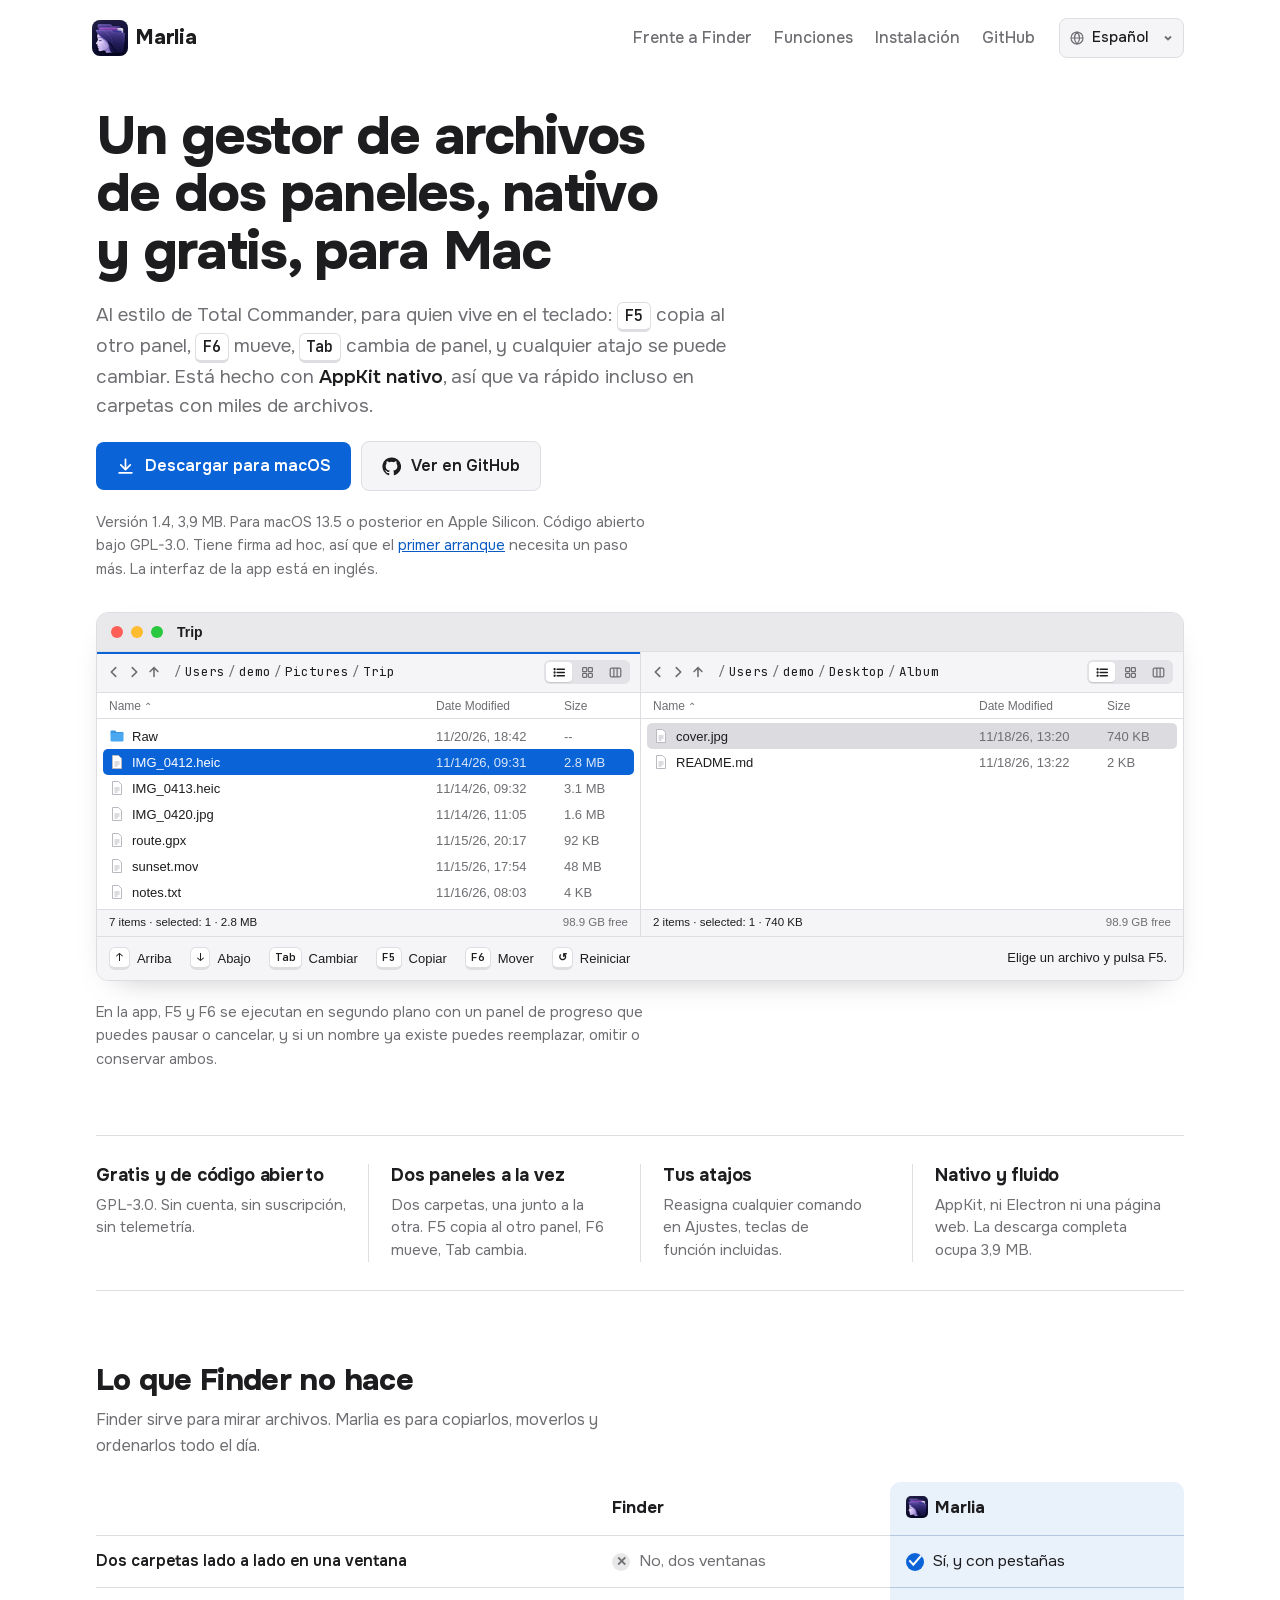
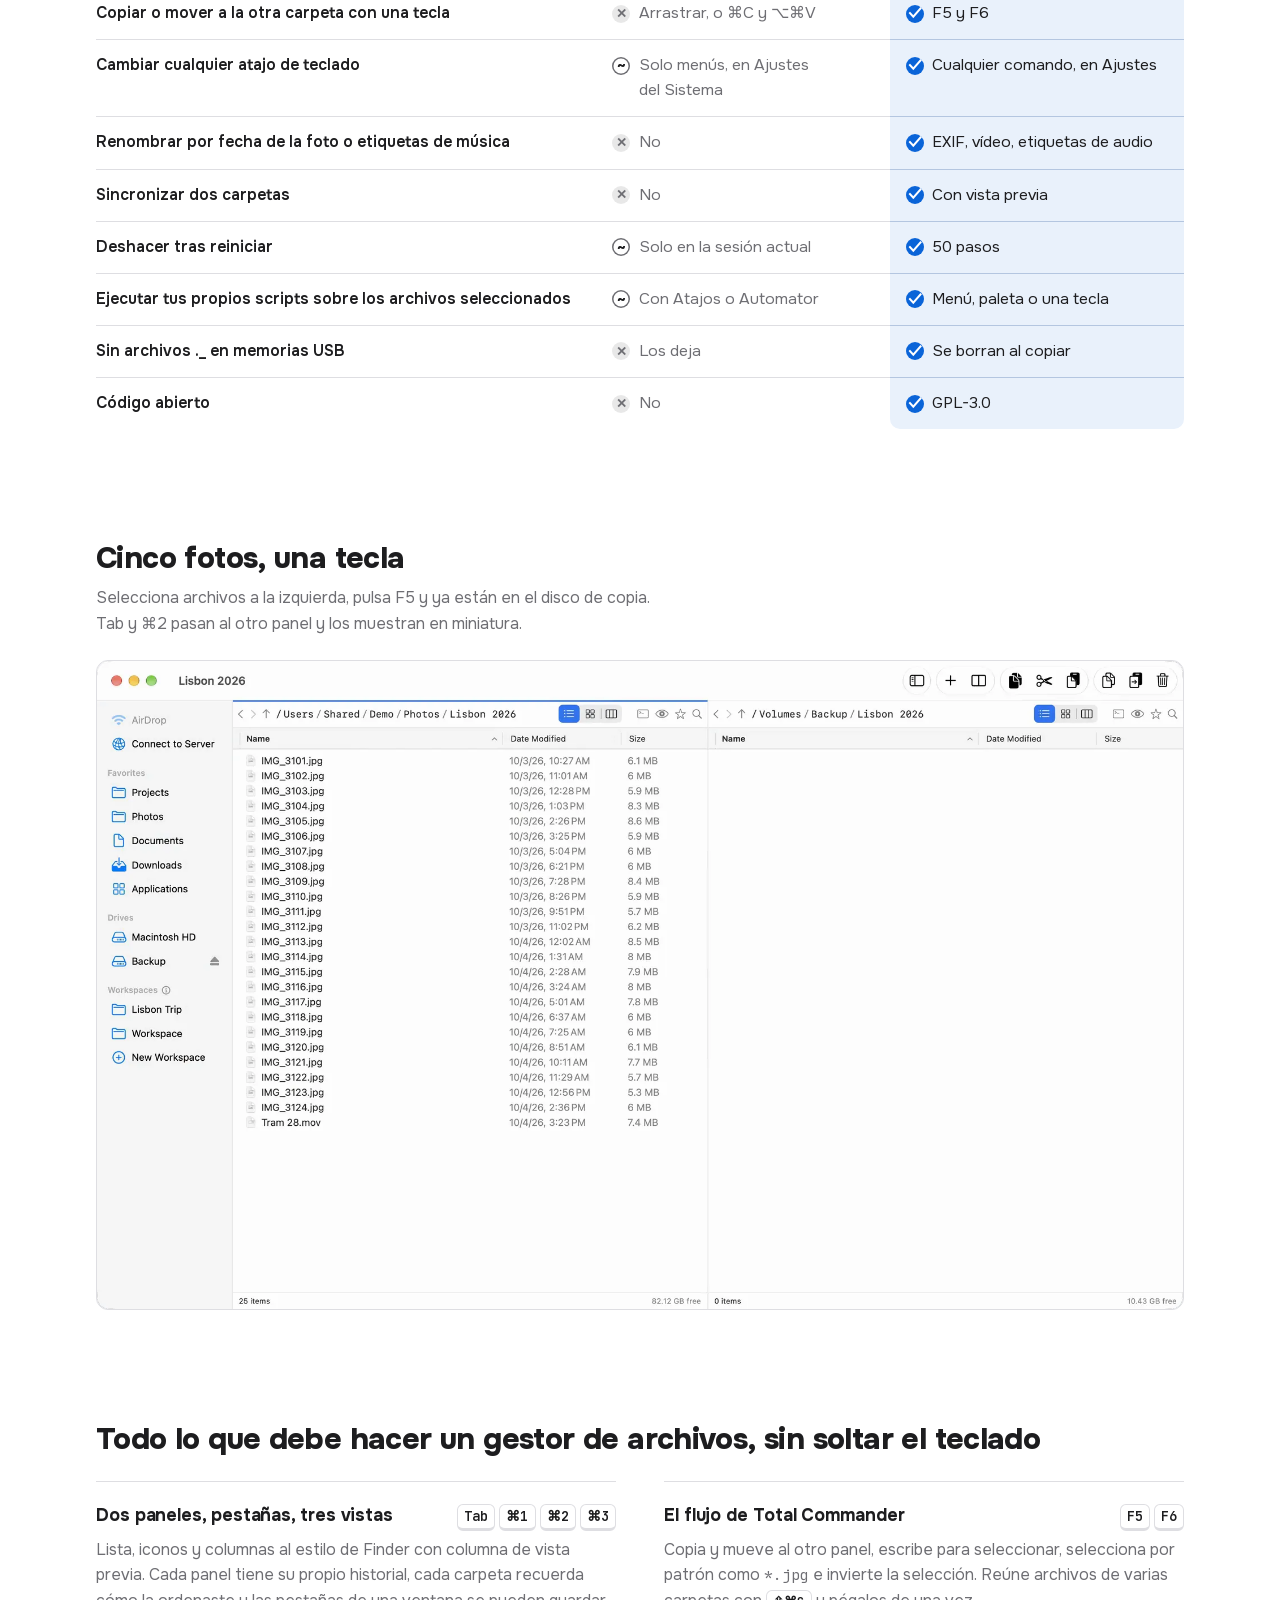
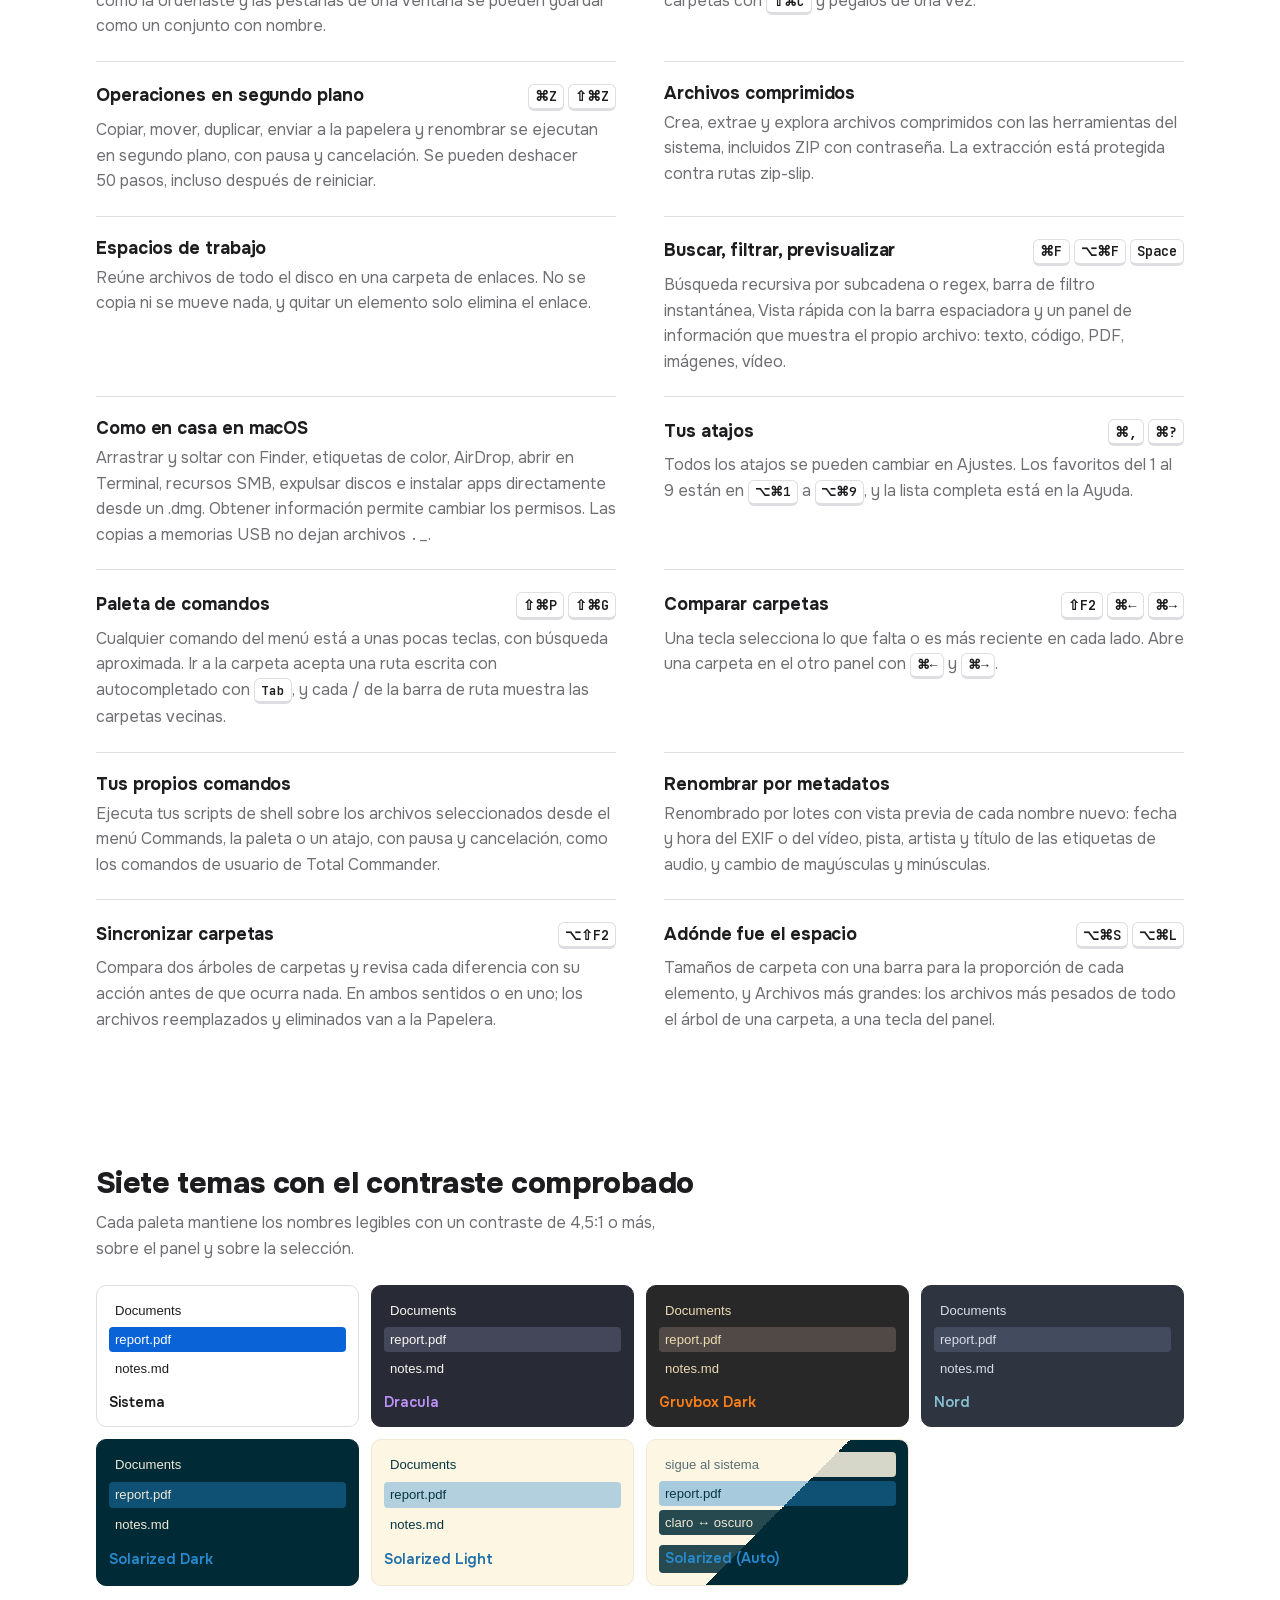
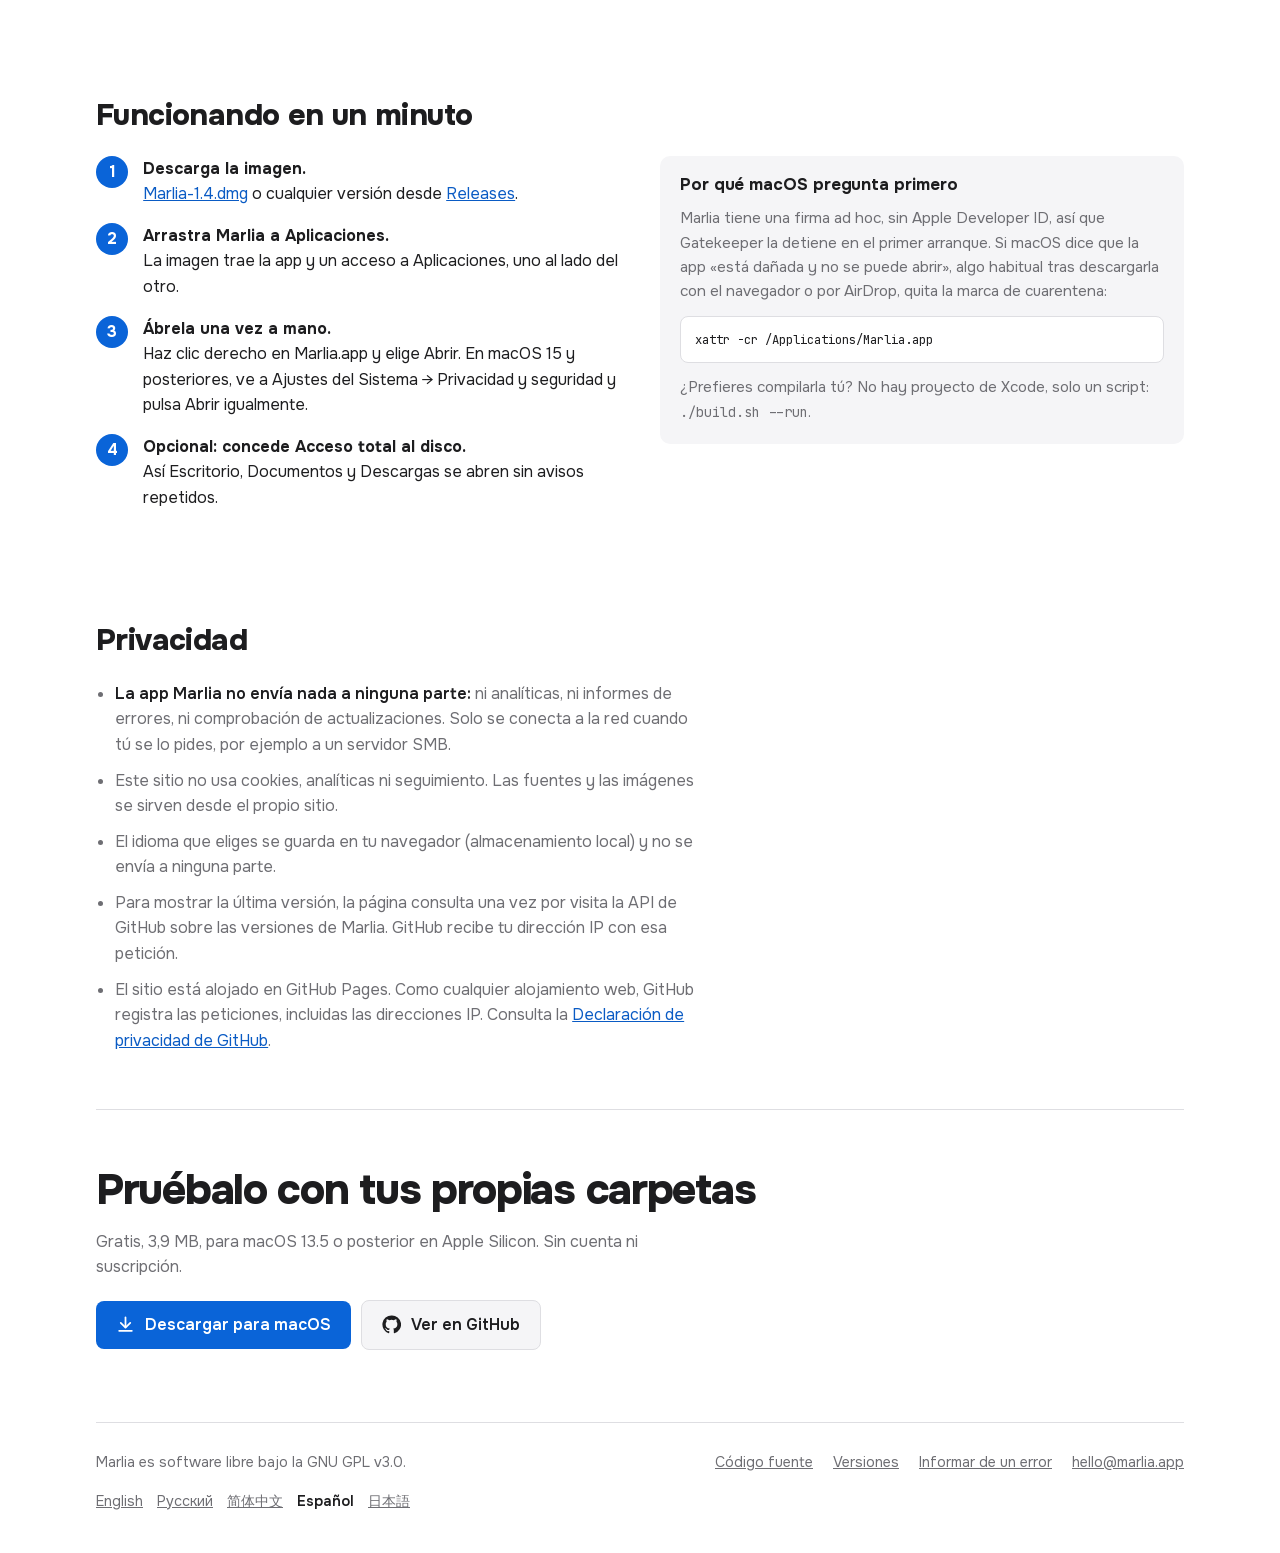
==== commit 538082f3: "landing: redesign around a live two-pane hero, Finder comparison - Hero opens with the interactive t" ====
--- a/docs/es/index.html
+++ b/docs/es/index.html
@@ -27,32 +27,36 @@
 <meta name="twitter:description" content="Gestor de archivos de dos paneles para macOS, gratuito y de código abierto. F5 copia, F6 mueve, Tab cambia de panel. AppKit nativo, pestañas, archivos comprimidos, espacios de trabajo y temas. Apple Silicon, macOS 13.5+.">
 <script type="application/ld+json">{"@context": "https://schema.org", "@type": "SoftwareApplication", "name": "Marlia", "url": "https://marlia.app/es/", "description": "Gestor de archivos de dos paneles para macOS, gratuito y de código abierto. F5 copia, F6 mueve, Tab cambia de panel. AppKit nativo, pestañas, archivos comprimidos, espacios de trabajo y temas. Apple Silicon, macOS 13.5+.", "inLanguage": "es", "applicationCategory": "UtilitiesApplication", "applicationSubCategory": "File manager", "operatingSystem": "macOS 13.5 or later", "processorRequirements": "Apple Silicon (arm64)", "softwareVersion": "1.4", "downloadUrl": "https://github.com/lex1142/marlia/releases/download/v1.4/Marlia-1.4.dmg", "fileSize": "3.9 MB", "isAccessibleForFree": true, "offers": {"@type": "Offer", "price": "0", "priceCurrency": "USD"}, "license": "https://www.gnu.org/licenses/gpl-3.0.html", "image": "https://marlia.app/media/og.jpg", "screenshot": "https://marlia.app/media/hero-light.webp", "sameAs": ["https://github.com/lex1142/marlia"]}</script>
 <!-- seo:end -->
-<meta name="theme-color" content="#f3f5fa" media="(prefers-color-scheme: light)">
-<meta name="theme-color" content="#0b1020" media="(prefers-color-scheme: dark)">
+<meta name="theme-color" content="#ffffff" media="(prefers-color-scheme: light)">
+<meta name="theme-color" content="#1e1e1f" media="(prefers-color-scheme: dark)">
 <link rel="icon" type="image/png" href="../marlia-icon.png">
 <link rel="apple-touch-icon" href="../marlia-icon.png">
 <link rel="stylesheet" href="../fonts/fonts.css">
 <style>
-/* Layout: text column + full-width app shot, then a live replica of a Marlia window
-   (default System look), then a quiet two-column feature list. Fonts all cover Cyrillic;
-   CJK falls through to the system faces picked per language. */
+/* The page is dressed as Marlia itself: macOS window surfaces of the app's System theme, one
+   accent (the selected-row blue), one text face (Onest) and a monospace face only where the text
+   really is a key, a path or code. The one bold thing is the live two-pane window in the hero;
+   everything else stays quiet: no section labels above headings, no decorative gradients or
+   card shadows. CJK falls through to the system faces picked per language. */
 :root {
-  --paper: #f3f5fa;
-  --surface: #ffffff;
-  --ink: #0f1630;
-  --muted: #56607a;
-  --line: #d9deea;
-  --accent: #2342c8;
+  --paper: #ffffff;
+  --surface: #f5f5f7;
+  --ink: #1d1d1f;
+  --muted: #6e6e73;
+  --line: #dedee2;
+  --accent: #0a64d8;          /* fills: buttons, selection, ✓ */
+  --accent-text: #0a5bc4;     /* links and other accent text on --paper */
   --accent-ink: #ffffff;
-  --mark: #f5c518;
-  --code-bg: #e8ecf6;
+  --sel-tint: color-mix(in srgb, var(--accent) 9%, var(--paper));
+  --win-shadow: 0 12px 32px -20px rgba(0, 0, 0, 0.35);
+  --code-bg: #f5f5f7;
 
   /* replica of Marlia's System theme (follows the page's light/dark, like the app follows macOS) */
   --m-pane: #ffffff;
   --m-chrome: #f5f5f7;
   --m-title: #e9e9ec;
   --m-text: #1d1d1f;
-  --m-sec: #86868b;
+  --m-sec: #6e6e73;
   --m-sep: #dedee2;
   --m-sel: #0a64d8;
   --m-sel-text: #ffffff;
@@ -67,16 +71,9 @@
   --only-dark: none;
 
   --cjk: "Hiragino Sans", "PingFang SC", "Noto Sans JP", "Noto Sans SC";
-  --f-display: "Manrope", "Avenir Next", "Helvetica Neue", var(--cjk), Arial, sans-serif;
   --f-body: "Onest", -apple-system, BlinkMacSystemFont, "Helvetica Neue", var(--cjk), Arial, sans-serif;
   --f-mono: "JetBrains Mono", ui-monospace, "SF Mono", Menlo, var(--cjk), monospace;
   --f-ui: -apple-system, BlinkMacSystemFont, "SF Pro Text", "Helvetica Neue", Arial, sans-serif;
-
-  --step-0: 1rem;
-  --step-1: 1.2rem;
-  --step-2: 1.75rem;
-  --step-3: clamp(2.2rem, 5.2vw, 4rem);
-  --radius: 10px;
 }
 :root:lang(zh) { --cjk: "PingFang SC", "Hiragino Sans GB", "Noto Sans SC", "Microsoft YaHei"; }
 :root:lang(ja) { --cjk: "Hiragino Sans", "Hiragino Kaku Gothic ProN", "Noto Sans JP", "Yu Gothic"; }
@@ -84,14 +81,16 @@
 @media (prefers-color-scheme: dark) {
   :root:not([data-theme="light"]) {
     color-scheme: dark;
-    --paper: #0b1020;
-    --surface: #121a33;
-    --ink: #e8ecf7;
-    --muted: #9aa4bf;
-    --line: #243052;
-    --accent: #8197ff;
-    --accent-ink: #0b1020;
-    --code-bg: #18213f;
+    --paper: #1e1e1f;
+    --surface: #2a2a2c;
+    --ink: #ececee;
+    --muted: #98989d;
+    --line: #3c3c3f;
+    --accent: #0a5ed7;
+    --accent-text: #5aa2ff;
+    --sel-tint: color-mix(in srgb, var(--accent) 24%, var(--paper));
+    --win-shadow: none;
+    --code-bg: #2a2a2c;
     --m-pane: #1e1e1f;
     --m-chrome: #2a2a2c;
     --m-title: #333336;
@@ -113,14 +112,16 @@
 }
 :root[data-theme="dark"] {
   color-scheme: dark;
-  --paper: #0b1020;
-  --surface: #121a33;
-  --ink: #e8ecf7;
-  --muted: #9aa4bf;
-  --line: #243052;
-  --accent: #8197ff;
-  --accent-ink: #0b1020;
-  --code-bg: #18213f;
+  --paper: #1e1e1f;
+  --surface: #2a2a2c;
+  --ink: #ececee;
+  --muted: #98989d;
+  --line: #3c3c3f;
+  --accent: #0a5ed7;
+  --accent-text: #5aa2ff;
+  --sel-tint: color-mix(in srgb, var(--accent) 24%, var(--paper));
+  --win-shadow: none;
+  --code-bg: #2a2a2c;
   --m-pane: #1e1e1f;
   --m-chrome: #2a2a2c;
   --m-title: #333336;
@@ -149,7 +150,7 @@
   background: var(--paper);
   color: var(--ink);
   font-family: var(--f-body);
-  font-size: var(--step-0);
+  font-size: 1rem;
   line-height: 1.6;
   -webkit-font-smoothing: antialiased;
 }
@@ -159,23 +160,18 @@
   padding-left: max(16px, env(safe-area-inset-left, 0px));
   padding-right: max(16px, env(safe-area-inset-right, 0px));
 }
-a { color: var(--accent); }
+a { color: var(--accent-text); }
 a:focus-visible, button:focus-visible, select:focus-visible, .demo:focus-visible {
-  outline: 3px solid var(--mark);
-  outline-offset: 3px;
-}
-h1, h2, h3 { font-family: var(--f-display); text-wrap: balance; margin: 0; line-height: 1.12; }
-h2 { font-size: var(--step-2); font-weight: 800; letter-spacing: -0.01em; }
+  outline: 2px solid var(--accent-text);
+  outline-offset: 2px;
+}
+/* Type scale: 1 · 1.15 · 1.9 · up to 4 rem, all Onest; weight does the work a second face would. */
+h1, h2, h3 { font-family: var(--f-body); text-wrap: balance; margin: 0; line-height: 1.12; }
+h2 { font-size: 1.9rem; font-weight: 800; letter-spacing: -0.02em; }
+h3 { font-size: 1.1rem; font-weight: 700; letter-spacing: -0.005em; }
 :lang(zh) h1, :lang(zh) h2, :lang(ja) h1, :lang(ja) h2 { letter-spacing: 0; line-height: 1.3; }
-:lang(ja) h1, :lang(ja) h2, :lang(ja) h3 { word-break: auto-phrase; }
+:lang(ja) h1, :lang(ja) h2, :lang(ja) h3, :lang(ja) .pillar b, :lang(ja) .cmp th, :lang(ja) .cmp td { word-break: auto-phrase; }
 p { margin: 0; }
-.eyebrow {
-  font-family: var(--f-mono);
-  font-size: 0.78rem;
-  letter-spacing: 0.06em;
-  text-transform: uppercase;
-  color: var(--muted);
-}
 kbd {
   font-family: var(--f-mono);
   font-size: 0.8em;
@@ -187,7 +183,7 @@
   border: 1px solid var(--line);
   border-bottom-width: 3px;
   border-radius: 6px;
-  background: var(--surface);
+  background: var(--paper);
   color: var(--ink);
   line-height: 1.5;
   white-space: nowrap;
@@ -195,20 +191,14 @@
 code { font-family: var(--f-mono); font-size: 0.9em; white-space: nowrap; }
 
 /* ---------- header ---------- */
-.top {
-  display: flex;
-  align-items: center;
-  gap: 16px 24px;
-  padding-block: 20px;
-}
+.top { display: flex; align-items: center; gap: 16px 24px; padding-block: 18px; }
 .brand {
-  display: flex; align-items: center; gap: 10px;
-  font-family: var(--f-display); font-weight: 800; font-size: 1.3rem;
+  display: flex; align-items: center; gap: 8px;
+  font-weight: 800; font-size: 1.25rem; letter-spacing: -0.01em;
   color: var(--ink); text-decoration: none;
   margin-right: auto;
 }
-.brand { gap: 8px; }
-.brand-icon { width: 40px; height: 40px; display: block; flex: none; margin-left: -4px; }
+.brand-icon { width: 36px; height: 36px; display: block; flex: none; margin-left: -4px; border-radius: 8px; }
 .top nav { display: flex; gap: 22px; flex-wrap: wrap; }
 .top nav a { color: var(--muted); text-decoration: none; font-weight: 500; }
 .top nav a:hover { color: var(--ink); }
@@ -229,65 +219,54 @@
 }
 .lang select:hover { border-color: var(--muted); }
 
-/* ---------- hero ---------- */
-.hero { padding-block: 36px 28px; display: grid; gap: 26px; }
-.hero h1 { font-size: var(--step-3); font-weight: 800; letter-spacing: -0.025em; max-width: 17ch; }
-:lang(zh) .hero h1, :lang(ja) .hero h1 { max-width: 15em; }
-.lede { font-size: var(--step-1); color: var(--muted); max-width: 60ch; line-height: 1.55; }
+/* ---------- hero: headline, download, then the live window ---------- */
+.hero { padding-block: 32px 24px; display: grid; gap: 20px; }
+.hero h1 { font-size: clamp(2.2rem, 4.6vw, 3.4rem); font-weight: 800; letter-spacing: -0.03em; line-height: 1.06; max-width: 21ch; }
+:lang(ru) .hero h1 { max-width: 25ch; }
+:lang(zh) .hero h1, :lang(ja) .hero h1 { max-width: 15em; letter-spacing: 0; }
+/* Keeps a hyphenated term on one line ("two-pane" broke as "two- / pane"). */
+.nw { white-space: nowrap; }
+.lede { font-size: 1.18rem; color: var(--muted); max-width: 34em; line-height: 1.55; }
 .lede strong { color: var(--ink); font-weight: 600; }
-.cta { display: flex; flex-wrap: wrap; gap: 12px; align-items: stretch; }
+.cta { display: flex; flex-wrap: wrap; gap: 10px; align-items: center; }
 .btn {
-  display: inline-flex; align-items: center; gap: 12px;
-  padding: 12px 22px;
-  border-radius: var(--radius);
+  display: inline-flex; align-items: center; gap: 10px;
+  padding: 11px 20px;
+  border-radius: 8px;
   font-weight: 600; font-size: 1rem;
   text-decoration: none;
-  transition: transform .12s ease, box-shadow .12s ease;
-}
-.btn-text { display: grid; gap: 1px; text-align: left; }
-.btn-label { white-space: nowrap; line-height: 1.3; }
-.btn small { font-family: var(--f-mono); font-weight: 400; font-size: 0.76rem; opacity: 0.85; white-space: nowrap; line-height: 1.3; }
-.btn-primary {
-  background: var(--accent); color: var(--accent-ink);
-  box-shadow: 0 3px 0 color-mix(in srgb, var(--accent) 60%, #000);
-}
-.btn-primary:hover { transform: translateY(-1px); box-shadow: 0 4px 0 color-mix(in srgb, var(--accent) 60%, #000); }
-.btn-primary:active { transform: translateY(2px); box-shadow: 0 1px 0 color-mix(in srgb, var(--accent) 60%, #000); }
-.btn-ghost { color: var(--ink); border: 1px solid var(--line); background: var(--surface); }
+  white-space: nowrap;
+}
+.btn-primary { background: var(--accent); color: var(--accent-ink); }
+.btn-primary:hover { background: color-mix(in srgb, var(--accent) 86%, #000); }
+.btn-ghost { color: var(--ink); background: var(--surface); border: 1px solid var(--line); }
 .btn-ghost:hover { border-color: var(--muted); }
-.btn svg { width: 20px; height: 20px; flex: none; }
-.meta { font-family: var(--f-mono); font-size: 0.8rem; color: var(--muted); }
+.btn svg { width: 19px; height: 19px; flex: none; }
+.meta { font-size: 0.92rem; color: var(--muted); max-width: 38em; }
+.hero .demo { margin-top: 10px; }
+.demo-hint { font-size: 0.92rem; color: var(--muted); max-width: 38em; }
 
 .only-light { display: var(--only-light); }
 .only-dark { display: var(--only-dark); }
 
-.shot {
-  margin: 8px 0 0;
-  border-radius: 14px;
-  overflow: hidden;
-  border: 1px solid var(--line);
-  box-shadow: 0 30px 60px -30px rgba(15, 22, 48, 0.45);
-  background: var(--surface);
-}
-.shot img { width: 100%; height: auto; max-width: 100%; aspect-ratio: 2880 / 1720; }
-.shot-cap { margin-top: -12px; font-size: 0.85rem; color: var(--muted); }
-
-/* ---------- facts strip ---------- */
-.facts {
+/* ---------- the four points: plain text in columns, no boxes ---------- */
+.pillars {
   display: grid;
   grid-template-columns: repeat(4, minmax(0, 1fr));
+  margin-block: 40px 16px;
+  padding-block: 28px;
   border-block: 1px solid var(--line);
-  margin-block: 48px;
-}
-.fact { padding: 22px 20px 22px 0; display: grid; gap: 4px; align-content: start; }
-.fact + .fact { padding-left: 20px; border-left: 1px solid var(--line); }
-.fact b { font-family: var(--f-display); font-size: 1.35rem; font-weight: 800; white-space: nowrap; }
-.fact span { color: var(--muted); font-size: 0.92rem; line-height: 1.45; }
+}
+.pillar { display: grid; gap: 6px; align-content: start; padding-inline: 22px; }
+.pillar:first-child { padding-left: 0; }
+.pillar + .pillar { border-left: 1px solid var(--line); }
+.pillar b { font-size: 1.12rem; font-weight: 700; line-height: 1.3; letter-spacing: -0.01em; }
+.pillar span { color: var(--muted); font-size: 0.95rem; line-height: 1.5; }
 
 /* ---------- sections ---------- */
-.section { padding-block: 24px 56px; display: grid; gap: 24px; }
-.section-head { display: grid; gap: 10px; max-width: 64ch; }
-.section-head p { color: var(--muted); }
+.section { padding-block: 56px; display: grid; gap: 24px; }
+.section-head { display: grid; gap: 10px; }
+.section-head p { color: var(--muted); max-width: 36em; }
 
 /* ---------- demo: a Marlia window, System theme ---------- */
 .demo {
@@ -299,7 +278,7 @@
   border: 1px solid var(--m-sep);
   border-radius: 12px;
   overflow: hidden;
-  box-shadow: 0 24px 50px -28px rgba(15, 22, 48, 0.5);
+  box-shadow: var(--win-shadow);
   outline: none;
 }
 .m-titlebar {
@@ -350,7 +329,7 @@
   background: var(--m-pane);
 }
 .m-head .sorted::after { content: " ⌃"; font-size: 10px; }
-.m-list { list-style: none; margin: 0; padding: 4px 6px; min-height: 216px; }
+.m-list { list-style: none; margin: 0; padding: 4px 6px; min-height: 190px; }
 .m-row { height: 26px; border-radius: 5px; padding: 0 6px; }
 .m-row .n { display: flex; align-items: center; gap: 7px; min-width: 0; }
 .m-row .n span { white-space: nowrap; overflow: hidden; text-overflow: ellipsis; }
@@ -376,22 +355,28 @@
 .m-status span { overflow: hidden; text-overflow: ellipsis; }
 .m-status .free { color: var(--m-sec); flex: none; }
 
-.keys { display: flex; flex-wrap: wrap; gap: 8px; align-items: center; }
+/* The function-key bar along the bottom of the window, as in a two-pane commander: each key is
+   a real control of the demo, so the bar is structure, not decoration. */
+.fbar {
+  display: flex; flex-wrap: wrap; align-items: center; gap: 2px 4px;
+  padding: 6px 8px;
+  background: var(--m-chrome);
+  border-top: 1px solid var(--m-sep);
+}
 .key {
-  font: inherit; font-size: 0.92rem;
-  display: inline-flex; align-items: center; gap: 8px;
-  background: var(--surface);
-  color: var(--ink);
-  border: 1px solid var(--line);
-  border-radius: 8px;
-  padding: 5px 12px 5px 5px;
+  font: inherit;
+  display: inline-flex; align-items: center; gap: 7px;
+  background: transparent;
+  color: var(--m-text);
+  border: 0;
+  border-radius: 6px;
+  padding: 4px 10px 4px 4px;
   cursor: pointer;
 }
-.key:hover { border-color: var(--muted); }
-.key kbd { transition: background .12s ease, color .12s ease; }
-.key.pressed kbd { background: var(--accent); color: var(--accent-ink); border-color: var(--accent); }
-.demo-log { margin-left: auto; color: var(--muted); font-size: 0.9rem; min-height: 1.4em; }
-.demo-hint { font-size: 0.9rem; color: var(--muted); max-width: 80ch; }
+.key:hover { background: var(--m-sel-off); }
+.key kbd { font-size: 11px; background: var(--m-pane); border-color: var(--m-sep); color: var(--m-text); }
+.key.pressed kbd { background: var(--m-sel); color: var(--m-sel-text); border-color: var(--m-sel); }
+.demo-log { margin-left: auto; padding-inline: 8px; color: var(--m-text); min-height: 1.4em; }
 
 /* ---------- features ---------- */
 .features { display: grid; grid-template-columns: repeat(2, minmax(0, 1fr)); column-gap: 48px; }
@@ -402,46 +387,59 @@
   padding-block: 22px;
   border-top: 1px solid var(--line);
   align-items: baseline;
-}
-.feature h3 { font-size: 1.12rem; font-weight: 800; }
-.feature .tag { font-family: var(--f-mono); font-size: 0.78rem; color: var(--accent); white-space: nowrap; }
-.feature p { grid-column: 1 / -1; color: var(--muted); max-width: 54ch; }
-
-/* ---------- tour: video + feature shots ---------- */
+  align-content: start;
+}
+.feature .tag { display: flex; flex-wrap: wrap; gap: 4px; justify-content: end; }
+.feature .tag kbd { font-size: 0.85rem; }
+.feature p { grid-column: 1 / -1; color: var(--muted); max-width: 36em; }
+
+/* ---------- tour video ---------- */
 .tour-video {
-  border-radius: 14px;
+  border-radius: 12px;
   overflow: hidden;
   border: 1px solid var(--line);
-  box-shadow: 0 30px 60px -30px rgba(15, 22, 48, 0.45);
   background: var(--surface);
 }
-.tour-video video { width: 100%; height: auto; max-width: 100%; aspect-ratio: 1920 / 1146; }
-.gallery { display: grid; grid-template-columns: repeat(3, minmax(0, 1fr)); gap: 28px 24px; }
-.gallery figure { margin: 0; display: grid; gap: 12px; align-content: start; }
-.gallery .frame {
-  aspect-ratio: 16 / 10;
-  border-radius: 12px;
-  border: 1px solid var(--line);
-  background: var(--code-bg);
-  overflow: hidden;
-}
-/* Every still is cut to 16:10 at the source, so it fills the frame edge to edge; cover only
-   guards against a rounding pixel. */
-/* No display here: .only-light/.only-dark decide which of the two variants is shown. */
-.gallery .frame img { width: 100%; height: 100%; object-fit: cover; vertical-align: top; }
-.gallery figcaption { display: grid; gap: 4px; }
-.gallery figcaption b { font-family: var(--f-display); font-weight: 800; font-size: 1.02rem; }
-.gallery figcaption span { color: var(--muted); font-size: 0.92rem; line-height: 1.5; }
+.tour-video video { width: 100%; height: auto; max-width: 100%; aspect-ratio: 1920 / 1146; vertical-align: top; }
+
+/* ---------- comparison with Finder ---------- */
+.cmp-scroll { overflow-x: auto; }
+.cmp { width: 100%; border-collapse: separate; border-spacing: 0; font-size: 0.98rem; }
+/* Top-aligned: the mark is pinned to a cell's first line, so a cell's text must start there too. */
+.cmp th, .cmp td { padding: 13px 16px; text-align: left; vertical-align: top; border-bottom: 1px solid var(--line); }
+.cmp tbody tr:last-child > * { border-bottom: 0; }
+.cmp thead th { font-weight: 700; font-size: 1.05rem; white-space: nowrap; }
+.cmp thead th img { width: 22px; height: 22px; vertical-align: -5px; margin-right: 7px; border-radius: 5px; }
+.cmp tbody th { font-weight: 600; width: 46%; padding-left: 0; }
+.cmp td { color: var(--muted); width: 27%; position: relative; padding-left: calc(24px + 1.15em); }
+/* The Marlia column reads as a selected column: the same blue the app selects rows with. */
+.cmp .m { background: var(--sel-tint); color: var(--ink); border-bottom-color: color-mix(in srgb, var(--accent) 20%, var(--line)); }
+.cmp thead .m { border-radius: 10px 10px 0 0; }
+.cmp tbody tr:last-child .m { border-radius: 0 0 10px 10px; }
+.cmp td, .cmp th, .pillar span { text-wrap: pretty; }
+.cmp td::before {
+  position: absolute; left: 16px; top: calc(13px + 0.27em);
+  display: grid; place-items: center;
+  width: 1.35em; height: 1.35em;
+  border-radius: 50%;
+  font-size: 0.85em; font-weight: 800; line-height: 1;
+}
+/* The second content value is the alt text: empty, since the cell's words already say yes/no/partly.
+   Browsers without that syntax drop the declaration and keep the first one. */
+.cmp .yes::before { content: "✓"; content: "✓" / ""; color: var(--accent-ink); background: var(--accent); }
+.cmp .no::before { content: "✕"; content: "✕" / ""; color: var(--muted); background: color-mix(in srgb, var(--muted) 16%, transparent); }
+.cmp .part::before { content: "~"; content: "~" / ""; color: var(--ink); box-shadow: inset 0 0 0 1.5px var(--muted); }
 
 /* ---------- themes ---------- */
 /* Seven equal cards, 4 + 3 (2 per row on a phone). Fixed columns rather than auto-fill, which
-   made them narrow enough to cut off the Auto card's text. */
+   made them narrow enough to cut off the Auto card's text. These are samples of the app's
+   palettes, so they keep their own colours. */
 .themes { display: grid; grid-template-columns: repeat(4, minmax(0, 1fr)); gap: 12px; }
 .theme {
   border-radius: 10px;
   padding: 12px;
-  font-family: var(--f-mono);
-  font-size: 0.78rem;
+  font-family: var(--f-ui);
+  font-size: 0.82rem;
   display: grid;
   gap: 4px;
   border: 1px solid var(--line);
@@ -453,29 +451,30 @@
 
 /* ---------- install ---------- */
 .install { display: grid; grid-template-columns: minmax(0, 1fr) minmax(0, 1fr); gap: 40px; align-items: start; }
+/* Numbered because it is a sequence. */
 .steps { margin: 0; padding: 0; list-style: none; counter-reset: s; display: grid; gap: 16px; }
 .steps li { counter-increment: s; display: grid; grid-template-columns: 2.2em 1fr; gap: 12px; }
 .steps li::before {
   content: counter(s);
-  font-family: var(--f-display); font-weight: 800; font-size: 1.05rem;
+  font-weight: 700; font-size: 1rem;
   width: 2em; height: 2em; border-radius: 50%;
   display: grid; place-items: center;
   background: var(--accent); color: var(--accent-ink);
 }
 .note {
   background: var(--surface);
-  border: 1px solid var(--line);
-  border-radius: 12px;
+  border-radius: 10px;
   padding: 20px;
   display: grid;
   gap: 12px;
   font-size: 0.95rem;
 }
-.note h3 { font-size: 1.1rem; font-weight: 800; }
+.note h3 { font-size: 1.05rem; }
 .note p { color: var(--muted); }
 pre {
   margin: 0;
-  background: var(--code-bg);
+  background: var(--paper);
+  border: 1px solid var(--line);
   border-radius: 8px;
   padding: 12px 14px;
   overflow-x: auto;
@@ -484,9 +483,15 @@
 }
 
 /* ---------- privacy ---------- */
-.privacy { margin: 0; padding-left: 1.2em; display: grid; gap: 10px; max-width: 72ch; color: var(--muted); }
-.privacy li::marker { color: var(--accent); }
+.privacy { margin: 0; padding-left: 1.2em; display: grid; gap: 10px; max-width: 38em; color: var(--muted); }
+.privacy li::marker { color: var(--muted); }
 .privacy strong { color: var(--ink); font-weight: 600; }
+
+/* ---------- closing download ---------- */
+.final { padding-block: 56px 72px; border-top: 1px solid var(--line); display: grid; gap: 14px; justify-items: start; }
+.final h2 { font-size: clamp(1.9rem, 4vw, 2.7rem); letter-spacing: -0.03em; }
+.final p { color: var(--muted); max-width: 34em; }
+.final .cta { margin-top: 6px; }
 
 /* ---------- footer ---------- */
 .foot {
@@ -501,10 +506,8 @@
 .foot a { color: var(--muted); }
 
 @media (max-width: 900px) {
-  .gallery { grid-template-columns: repeat(2, minmax(0, 1fr)); }
-  .facts { grid-template-columns: repeat(2, minmax(0, 1fr)); }
-  .fact:nth-child(3) { padding-left: 0; border-left: 0; }
-  .fact:nth-child(n+3) { border-top: 1px solid var(--line); }
+  .pillars { grid-template-columns: repeat(2, minmax(0, 1fr)); row-gap: 24px; }
+  .pillar:nth-child(3) { padding-left: 0; border-left: 0; }
   .features { grid-template-columns: 1fr; }
   .themes { grid-template-columns: repeat(2, minmax(0, 1fr)); }
   .install { grid-template-columns: 1fr; }
@@ -516,15 +519,33 @@
   .m-list { min-height: 0; }
   .m-head, .m-row { grid-template-columns: minmax(0, 1fr) 64px; }
   .m-head .d, .m-row .d { display: none; }
-  .demo-log { margin-left: 0; width: 100%; }
+  .demo-log { margin-left: 0; width: 100%; padding: 2px 6px 4px; }
 }
 @media (max-width: 560px) {
-  .gallery { grid-template-columns: 1fr; }
-  .facts { grid-template-columns: 1fr; }
-  .fact, .fact + .fact, .fact:nth-child(3) { padding-left: 0; border-left: 0; }
-  .fact + .fact { border-top: 1px solid var(--line); }
-  .cta .btn { width: 100%; }
+  .hero { padding-top: 24px; }
+  .hero h1 { font-size: 2.1rem; }
+  .lede { font-size: 1.06rem; }
+  .pillar { padding-inline: 12px; }
+  .pillar:nth-child(odd) { padding-left: 0; }
+  .pillar b { font-size: 1rem; }
+  .pillar span { font-size: 0.86rem; }
+  .cta .btn { flex: 1 1 100%; justify-content: center; }
+  .feature { grid-template-columns: 1fr; }
+  .feature .tag { justify-content: start; }
   .m-seg { display: none; }
+  /* Three columns don't fit a phone: each row becomes its label over a Finder | Marlia pair. */
+  .cmp, .cmp thead, .cmp tbody { display: block; }
+  .cmp { font-size: 0.9rem; }
+  .cmp tr { display: grid; grid-template-columns: minmax(0, 1fr) minmax(0, 1fr); column-gap: 6px; }
+  .cmp thead td { display: none; }
+  .cmp th, .cmp td { width: auto; padding: 9px 10px; border-bottom: 0; }
+  .cmp thead th { padding-bottom: 4px; }
+  .cmp tbody tr { border-top: 1px solid var(--line); padding-block: 6px 10px; }
+  .cmp tbody th { grid-column: 1 / -1; width: auto; padding: 6px 0 2px; }
+  .cmp td { padding-left: calc(18px + 1.15em); }
+  .cmp td::before { left: 10px; top: calc(9px + 0.27em); }
+  .cmp .m, .cmp thead .m, .cmp tbody tr:last-child .m { border-radius: 8px; }
+  .cmp thead .m { background: none; }
 }
 @media (prefers-reduced-motion: reduce) {
   * { transition: none !important; animation: none !important; }
@@ -545,8 +566,7 @@
       Marlia
     </a>
     <nav aria-label="Sections">
-      <a href="#tour" data-t="nav.tour">En acción</a>
-      <a href="#demo" data-t="nav.demo">Pruébalo</a>
+      <a href="#compare" data-t="nav.compare">Frente a Finder</a>
       <a href="#features" data-t="nav.features">Funciones</a>
       <a href="#install" data-t="nav.install">Instalación</a>
       <a href="https://github.com/lex1142/marlia" target="_blank" rel="noopener">GitHub</a>
@@ -566,103 +586,20 @@
 
   <main id="top">
     <section class="hero">
-      <p class="eyebrow" data-t="hero.eyebrow">Gratis y de código abierto · macOS 13.5+ · Apple Silicon</p>
-      <h1 data-h="hero.h1">Un gestor de archivos de dos paneles para quien vive en el teclado</h1>
-      <p class="lede" data-h="hero.lede">Marlia lleva al Mac la forma de trabajar de Total Commander. Copia al otro panel con <kbd>F5</kbd>, mueve con <kbd>F6</kbd> y cambia de panel con <kbd>Tab</kbd>. Está hecho con <strong>vistas nativas de AppKit</strong>, así que va rápido incluso en carpetas con miles de archivos.</p>
+      <h1 data-h="hero.h1">Un gestor de archivos de dos paneles, nativo y gratis, para Mac</h1>
+      <p class="lede" data-h="hero.lede">Al estilo de Total Commander, para quien vive en el teclado: <kbd>F5</kbd> copia al otro panel, <kbd>F6</kbd> mueve, <kbd>Tab</kbd> cambia de panel, y cualquier atajo se puede cambiar. Está hecho con <strong>AppKit nativo</strong>, así que va rápido incluso en carpetas con miles de archivos.</p>
       <div class="cta">
         <a class="btn btn-primary" data-dl href="https://github.com/lex1142/marlia/releases/download/v1.4/Marlia-1.4.dmg" target="_blank" rel="noopener">
           <svg viewBox="0 0 24 24" fill="none" stroke="currentColor" stroke-width="2.2" stroke-linecap="round" stroke-linejoin="round" aria-hidden="true"><path d="M12 3v12"/><path d="m6 10 6 6 6-6"/><path d="M4 20h16"/></svg>
-          <span class="btn-text"><span class="btn-label" data-t="hero.dl">Descargar para macOS</span><small data-t="hero.dlmeta">v1.4 · DMG · 3,9 MB</small></span>
+          <span class="btn-label" data-t="hero.dl">Descargar para macOS</span>
         </a>
         <a class="btn btn-ghost" href="https://github.com/lex1142/marlia" target="_blank" rel="noopener">
           <svg viewBox="0 0 24 24" fill="currentColor" aria-hidden="true"><path d="M12 .5a11.5 11.5 0 0 0-3.64 22.41c.58.1.79-.25.79-.56v-2c-3.2.7-3.88-1.37-3.88-1.37-.53-1.33-1.28-1.69-1.28-1.69-1.05-.71.08-.7.08-.7 1.16.08 1.77 1.19 1.77 1.19 1.03 1.77 2.7 1.26 3.36.96.1-.75.4-1.26.73-1.55-2.55-.29-5.24-1.28-5.24-5.69 0-1.26.45-2.29 1.19-3.1-.12-.29-.52-1.46.11-3.05 0 0 .97-.31 3.17 1.18a11 11 0 0 1 5.77 0c2.2-1.49 3.17-1.18 3.17-1.18.63 1.59.23 2.76.11 3.05.74.81 1.19 1.84 1.19 3.1 0 4.42-2.7 5.39-5.26 5.68.41.36.78 1.06.78 2.14v3.17c0 .31.21.67.8.56A11.5 11.5 0 0 0 12 .5Z"/></svg>
           <span class="btn-label" data-t="hero.gh">Ver en GitHub</span>
         </a>
       </div>
-      <p class="meta"><span data-h="hero.meta">GPL-3.0 · firma ad hoc, consulta <a href="#install">el primer arranque</a></span><span data-t="hero.uiEn"> · la interfaz de la app está en inglés</span></p>
-
-      <figure class="shot" style="margin-inline:0">
-        <img class="only-light" src="../media/hero-light.webp" fetchpriority="high" data-alt="hero.alt" alt="Marlia con el tema Sistema: fotos de Lisboa en lista a la izquierda, con cuatro seleccionadas, y fotos de Kioto en miniatura a la derecha." width="2880" height="1720">
-        <img class="only-dark" src="../media/hero-dark.webp" data-alt="hero.alt" alt="Marlia con el tema Sistema: fotos de Lisboa en lista a la izquierda, con cuatro seleccionadas, y fotos de Kioto en miniatura a la derecha." width="2880" height="1720" loading="lazy">
-      </figure>
-      <p class="shot-cap" data-t="hero.cap">Lista a la izquierda, iconos a la derecha y una barra lateral con favoritos, discos y espacios de trabajo.</p>
-    </section>
-
-    <section class="facts" aria-label="At a glance">
-      <div class="fact"><b data-t="f1b">Nativo</b><span data-t="f1s">Tablas y cuadrículas de AppKit. Ni Electron ni una página web.</span></div>
-      <div class="fact"><b data-t="f2b">3,9 MB</b><span data-t="f2s">Toda la descarga. Sin entornos de ejecución que instalar.</span></div>
-      <div class="fact"><b data-t="f3b">50 pasos</b><span data-t="f3s">Deshacer y rehacer al copiar, mover, renombrar y enviar a la papelera.</span></div>
-      <div class="fact"><b data-t="f4b">Gratis</b><span data-t="f4s">GPL-3.0. Sin cuenta, sin telemetría, sin periodo de prueba.</span></div>
-    </section>
-
-    <section class="section" id="tour">
-      <div class="section-head">
-        <p class="eyebrow" data-t="tour.eyebrow">En acción</p>
-        <h2 data-t="tour.h2">Cinco fotos, una tecla</h2>
-        <p data-t="tour.p">Selecciona archivos a la izquierda, pulsa F5 y ya están en el disco de copia. Tab y ⌘2 pasan al otro panel y los muestran en miniatura.</p>
-      </div>
-      <div class="tour-video">
-        <video class="only-light" data-tour muted loop playsinline preload="none" poster="../media/tour-light-poster.webp" width="1920" height="1146" data-aria="tour.aria" aria-label="Vídeo: se seleccionan cinco fotos, se copian con F5 a un disco de copia y se muestran en miniatura.">
-          <source src="../media/tour-light.mp4" type="video/mp4">
-        </video>
-        <video class="only-dark" data-tour muted loop playsinline preload="none" poster="../media/tour-dark-poster.webp" width="1920" height="1146" data-aria="tour.aria" aria-label="Vídeo: se seleccionan cinco fotos, se copian con F5 a un disco de copia y se muestran en miniatura.">
-          <source src="../media/tour-dark.mp4" type="video/mp4">
-        </video>
-      </div>
-      <div class="gallery">
-        <figure>
-          <div class="frame">
-            <img class="only-light" src="../media/columns2-light.webp" alt="" loading="lazy">
-            <img class="only-dark" src="../media/columns2-dark.webp" alt="" loading="lazy">
-          </div>
-          <figcaption><b data-t="c1t">Columnas con vista previa</b><span data-t="c1p">Columnas al estilo de Finder. La carpeta seleccionada se abre a la derecha.</span></figcaption>
-        </figure>
-        <figure>
-          <div class="frame">
-            <img class="only-light" src="../media/rename-light.webp" alt="" loading="lazy">
-            <img class="only-dark" src="../media/rename-dark.webp" alt="" loading="lazy">
-          </div>
-          <figcaption><b data-t="c2t">Renombrado por lotes</b><span data-t="c2p">Un patrón como «Lisbon 2026 – ##» con vista previa en vivo de cada nombre nuevo.</span></figcaption>
-        </figure>
-        <figure>
-          <div class="frame">
-            <img class="only-light" src="../media/conflict-light.webp" alt="" loading="lazy">
-            <img class="only-dark" src="../media/conflict-dark.webp" alt="" loading="lazy">
-          </div>
-          <figcaption><b data-t="c3t">Conflictos de nombre</b><span data-t="c3p">Omitir, reemplazar o conservar ambos, para un archivo o para todos.</span></figcaption>
-        </figure>
-        <figure>
-          <div class="frame">
-            <img class="only-light" src="../media/progress2-light.webp" alt="" loading="lazy">
-            <img class="only-dark" src="../media/progress2-dark.webp" alt="" loading="lazy">
-          </div>
-          <figcaption><b data-t="c4t">Copia en segundo plano</b><span data-t="c4p">Las copias grandes van en segundo plano. Pausa o cancela cuando quieras.</span></figcaption>
-        </figure>
-        <figure>
-          <div class="frame">
-            <img class="only-light" src="../media/workspace-light.webp" alt="" loading="lazy">
-            <img class="only-dark" src="../media/workspace-dark.webp" alt="" loading="lazy">
-          </div>
-          <figcaption><b data-t="c5t">Espacios de trabajo</b><span data-t="c5p">Una carpeta de enlaces a archivos de cualquier lugar. No se mueve nada.</span></figcaption>
-        </figure>
-        <figure>
-          <div class="frame">
-            <img class="only-light" src="../media/search-light.webp" alt="" loading="lazy">
-            <img class="only-dark" src="../media/search-dark.webp" alt="" loading="lazy">
-          </div>
-          <figcaption><b data-t="c6t">Búsqueda recursiva</b><span data-t="c6p">Busca en todo un árbol de carpetas por nombre, subcadena o regex.</span></figcaption>
-        </figure>
-      </div>
-    </section>
-
-    <section class="section" id="demo">
-      <div class="section-head">
-        <p class="eyebrow" data-t="demo.eyebrow">Pruébalo aquí</p>
-        <h2 data-t="demo.h2">Dos paneles, una tecla por acción</h2>
-        <p data-t="demo.p">Haz clic en un panel y usa el teclado, o pulsa las teclas de abajo. Elige un archivo, pulsa una tecla y aparecerá en el otro panel. Este es el aspecto Sistema, el predeterminado de Marlia.</p>
-      </div>
-
-      <div class="demo" id="demoBox" tabindex="0" data-aria="demo.aria" aria-label="Demo interactiva. Las flechas seleccionan, Tab cambia de panel, F5 copia, F6 mueve.">
+      <p class="meta"><span data-t="hero.req">Versión 1.4, 3,9 MB. Para macOS 13.5 o posterior en Apple Silicon.</span> <span data-h="hero.meta">Código abierto bajo GPL-3.0. Tiene firma ad hoc, así que el <a href="#install">primer arranque</a> necesita un paso más.</span><span data-t="hero.uiEn"> La interfaz de la app está en inglés.</span></p>
+      <div class="demo" id="demoBox" tabindex="0" role="group" data-aria="demo.aria" aria-label="Demo interactiva. Las flechas seleccionan, Tab cambia de panel, F5 copia, F6 mueve; tras Esc, Tab sale de la demo.">
         <div class="m-titlebar">
           <div class="m-lights" aria-hidden="true"><i></i><i></i><i></i></div>
           <span class="m-title" id="mTitle">Trip</span>
@@ -705,46 +642,99 @@
             <div class="m-status"><span class="cnt"></span><span class="free">98.9 GB free</span></div>
           </div>
         </div>
-      </div>
-
-      <div class="keys">
-        <button class="key" type="button" data-k="ArrowUp" id="kUp"><kbd>↑</kbd><span data-t="k.up">Arriba</span></button>
-        <button class="key" type="button" data-k="ArrowDown" id="kDown"><kbd>↓</kbd><span data-t="k.down">Abajo</span></button>
-        <button class="key" type="button" data-k="Tab" id="kTab"><kbd>Tab</kbd><span data-t="k.switch">Cambiar</span></button>
-        <button class="key" type="button" data-k="F5" id="kF5"><kbd>F5</kbd><span data-t="k.copy">Copiar</span></button>
-        <button class="key" type="button" data-k="F6" id="kF6"><kbd>F6</kbd><span data-t="k.move">Mover</span></button>
-        <button class="key" type="button" data-k="reset" id="kReset"><kbd>↺</kbd><span data-t="k.reset">Reiniciar</span></button>
-        <span class="demo-log" id="demoLog" aria-live="polite"></span>
+        <div class="fbar">
+          <button class="key" type="button" data-k="ArrowUp" id="kUp"><kbd>↑</kbd><span data-t="k.up">Arriba</span></button>
+          <button class="key" type="button" data-k="ArrowDown" id="kDown"><kbd>↓</kbd><span data-t="k.down">Abajo</span></button>
+          <button class="key" type="button" data-k="Tab" id="kTab"><kbd>Tab</kbd><span data-t="k.switch">Cambiar</span></button>
+          <button class="key" type="button" data-k="F5" id="kF5"><kbd>F5</kbd><span data-t="k.copy">Copiar</span></button>
+          <button class="key" type="button" data-k="F6" id="kF6"><kbd>F6</kbd><span data-t="k.move">Mover</span></button>
+          <button class="key" type="button" data-k="reset" id="kReset"><kbd>↺</kbd><span data-t="k.reset">Reiniciar</span></button>
+          <span class="demo-log" id="demoLog" aria-live="polite"></span>
+        </div>
       </div>
       <p class="demo-hint" data-t="demo.hint">En la app, F5 y F6 se ejecutan en segundo plano con un panel de progreso que puedes pausar o cancelar, y si un nombre ya existe puedes reemplazar, omitir o conservar ambos.</p>
     </section>
 
+    <!-- The four things the page leads with: free, two panes, your shortcuts, native. -->
+    <section class="pillars" data-aria="pill.aria" aria-label="Por qué Marlia">
+      <div class="pillar">
+        <b data-t="f1b">Gratis y de código abierto</b><span data-t="f1s">GPL-3.0. Sin cuenta, sin suscripción, sin telemetría.</span>
+      </div>
+      <div class="pillar">
+        <b data-t="f2b">Dos paneles a la vez</b><span data-t="f2s">Dos carpetas, una junto a la otra. F5 copia al otro panel, F6 mueve, Tab cambia.</span>
+      </div>
+      <div class="pillar">
+        <b data-t="f3b">Tus atajos</b><span data-t="f3s">Reasigna cualquier comando en Ajustes, teclas de función incluidas.</span>
+      </div>
+      <div class="pillar">
+        <b data-t="f4b">Nativo y fluido</b><span data-t="f4s">AppKit, ni Electron ni una página web. La descarga completa ocupa 3,9 MB.</span>
+      </div>
+    </section>
+
+    <section class="section" id="compare" aria-labelledby="cmp-h">
+      <div class="section-head">
+        <h2 id="cmp-h" data-t="cmp.h2">Lo que Finder no hace</h2>
+        <p data-t="cmp.p">Finder sirve para mirar archivos. Marlia es para copiarlos, moverlos y ordenarlos todo el día.</p>
+      </div>
+      <div class="cmp-scroll">
+        <table class="cmp" role="table" aria-labelledby="cmp-h">
+          <thead role="rowgroup">
+            <tr role="row"><td role="cell"></td><th scope="col" role="columnheader">Finder</th><th scope="col" role="columnheader" class="m"><img src="../marlia-icon.png" alt="" width="22" height="22">Marlia</th></tr>
+          </thead>
+          <tbody role="rowgroup">
+            <tr role="row"><th scope="row" role="rowheader" data-t="cmp.r1">Dos carpetas lado a lado en una ventana</th><td role="cell" class="no" data-t="cmp.r1f">No, dos ventanas</td><td role="cell" class="yes m" data-t="cmp.r1m">Sí, y con pestañas</td></tr>
+            <tr role="row"><th scope="row" role="rowheader" data-t="cmp.r2">Copiar o mover a la otra carpeta con una tecla</th><td role="cell" class="no" data-t="cmp.r2f">Arrastrar, o ⌘C y ⌥⌘V</td><td role="cell" class="yes m" data-t="cmp.r2m">F5 y F6</td></tr>
+            <tr role="row"><th scope="row" role="rowheader" data-t="cmp.r3">Cambiar cualquier atajo de teclado</th><td role="cell" class="part" data-t="cmp.r3f">Solo menús, en Ajustes del Sistema</td><td role="cell" class="yes m" data-t="cmp.r3m">Cualquier comando, en Ajustes</td></tr>
+            <tr role="row"><th scope="row" role="rowheader" data-t="cmp.r4">Renombrar por fecha de la foto o etiquetas de música</th><td role="cell" class="no" data-t="cmp.r4f">No</td><td role="cell" class="yes m" data-t="cmp.r4m">EXIF, vídeo, etiquetas de audio</td></tr>
+            <tr role="row"><th scope="row" role="rowheader" data-t="cmp.r5">Sincronizar dos carpetas</th><td role="cell" class="no" data-t="cmp.r5f">No</td><td role="cell" class="yes m" data-t="cmp.r5m">Con vista previa</td></tr>
+            <tr role="row"><th scope="row" role="rowheader" data-t="cmp.r6">Deshacer tras reiniciar</th><td role="cell" class="part" data-t="cmp.r6f">Solo en la sesión actual</td><td role="cell" class="yes m" data-t="cmp.r6m">50 pasos</td></tr>
+            <tr role="row"><th scope="row" role="rowheader" data-t="cmp.r7">Ejecutar tus propios scripts sobre los archivos seleccionados</th><td role="cell" class="part" data-t="cmp.r7f">Con Atajos o Automator</td><td role="cell" class="yes m" data-t="cmp.r7m">Menú, paleta o una tecla</td></tr>
+            <tr role="row"><th scope="row" role="rowheader" data-t="cmp.r8">Sin archivos ._ en memorias USB</th><td role="cell" class="no" data-t="cmp.r8f">Los deja</td><td role="cell" class="yes m" data-t="cmp.r8m">Se borran al copiar</td></tr>
+            <tr role="row"><th scope="row" role="rowheader" data-t="cmp.r9">Código abierto</th><td role="cell" class="no" data-t="cmp.r9f">No</td><td role="cell" class="yes m" data-t="cmp.r9m">GPL-3.0</td></tr>
+          </tbody>
+        </table>
+      </div>
+    </section>
+
+    <section class="section" id="tour">
+      <div class="section-head">
+        <h2 data-t="tour.h2">Cinco fotos, una tecla</h2>
+        <p data-t="tour.p">Selecciona archivos a la izquierda, pulsa F5 y ya están en el disco de copia. Tab y ⌘2 pasan al otro panel y los muestran en miniatura.</p>
+      </div>
+      <div class="tour-video">
+        <video class="only-light" data-tour muted loop playsinline preload="none" poster="../media/tour-light-poster.webp" width="1920" height="1146" data-aria="tour.aria" aria-label="Vídeo: se seleccionan cinco fotos, se copian con F5 a un disco de copia y se muestran en miniatura.">
+          <source src="../media/tour-light.mp4" type="video/mp4">
+        </video>
+        <video class="only-dark" data-tour muted loop playsinline preload="none" poster="../media/tour-dark-poster.webp" width="1920" height="1146" data-aria="tour.aria" aria-label="Vídeo: se seleccionan cinco fotos, se copian con F5 a un disco de copia y se muestran en miniatura.">
+          <source src="../media/tour-dark.mp4" type="video/mp4">
+        </video>
+      </div>
+    </section>
+
     <section class="section" id="features">
       <div class="section-head">
-        <p class="eyebrow" data-t="feat.eyebrow">Funciones</p>
         <h2 data-t="feat.h2">Todo lo que debe hacer un gestor de archivos, sin soltar el teclado</h2>
       </div>
       <div class="features">
-        <div class="feature"><h3 data-t="ft1h">Dos paneles, pestañas, tres vistas</h3><span class="tag">Tab · ⌘1 ⌘2 ⌘3</span><p data-h="ft1p">Lista, iconos y columnas al estilo de Finder con columna de vista previa. Cada panel tiene su propio historial, cada carpeta recuerda cómo la ordenaste y las pestañas de una ventana se pueden guardar como un conjunto con nombre.</p></div>
-        <div class="feature"><h3 data-t="ft2h">El flujo de Total Commander</h3><span class="tag">F5 · F6</span><p data-h="ft2p">Copia y mueve al otro panel, escribe para seleccionar, selecciona por patrón como <code>*.jpg</code> e invierte la selección. Reúne archivos de varias carpetas con <kbd>⇧⌘C</kbd> y pégalos de una vez.</p></div>
-        <div class="feature"><h3 data-t="ft3h">Operaciones en segundo plano</h3><span class="tag">⌘Z · ⇧⌘Z</span><p data-h="ft3p">Copiar, mover, duplicar, enviar a la papelera y renombrar se ejecutan en segundo plano, con pausa y cancelación. Se pueden deshacer 50 pasos, incluso después de reiniciar.</p></div>
-        <div class="feature"><h3 data-t="ft4h">Archivos comprimidos</h3><span class="tag">zip · tar.gz/bz2/xz</span><p data-h="ft4p">Crea, extrae y explora archivos comprimidos con las herramientas del sistema, incluidos ZIP con contraseña. La extracción está protegida contra rutas zip-slip.</p></div>
-        <div class="feature"><h3 data-t="ft5h">Espacios de trabajo</h3><span class="tag">symlinks</span><p data-h="ft5p">Reúne archivos de todo el disco en una carpeta de enlaces. No se copia ni se mueve nada, y quitar un elemento solo elimina el enlace.</p></div>
-        <div class="feature"><h3 data-t="ft6h">Buscar, filtrar, previsualizar</h3><span class="tag">⌘F · ⌥⌘F · Space</span><p data-h="ft6p">Búsqueda recursiva por subcadena o regex, barra de filtro instantánea, Vista rápida con la barra espaciadora y un panel de información que muestra el propio archivo: texto, código, PDF, imágenes, vídeo.</p></div>
-        <div class="feature"><h3 data-t="ft7h">Como en casa en macOS</h3><span class="tag">Finder · AirDrop · SMB</span><p data-h="ft7p">Arrastrar y soltar con Finder, etiquetas de color, AirDrop, abrir en Terminal, recursos SMB, expulsar discos e instalar apps directamente desde un .dmg. Obtener información permite cambiar los permisos. Las copias a memorias USB no dejan archivos <code>._</code>.</p></div>
-        <div class="feature"><h3 data-t="ft8h">Tus atajos</h3><span class="tag">⌘, · ⌘?</span><p data-h="ft8p">Todos los atajos se pueden cambiar en Ajustes. Los favoritos del 1 al 9 están en <kbd>⌥⌘1</kbd> a <kbd>⌥⌘9</kbd>, y la lista completa está en la Ayuda.</p></div>
-        <div class="feature"><h3 data-t="ft9h">Paleta de comandos</h3><span class="tag">⇧⌘P · ⇧⌘G</span><p data-h="ft9p">Cualquier comando del menú está a unas pocas teclas, con búsqueda aproximada. Ir a la carpeta acepta una ruta escrita con autocompletado con <kbd>Tab</kbd>, y cada / de la barra de ruta muestra las carpetas vecinas.</p></div>
-        <div class="feature"><h3 data-t="ft10h">Comparar carpetas</h3><span class="tag">⇧F2 · ⌘← ⌘→</span><p data-h="ft10p">Una tecla selecciona lo que falta o es más reciente en cada lado. Abre una carpeta en el otro panel con <kbd>⌘←</kbd> y <kbd>⌘→</kbd>.</p></div>
-        <div class="feature"><h3 data-t="ft11h">Tus propios comandos</h3><span class="tag">Commands · zsh</span><p data-h="ft11p">Ejecuta tus scripts de shell sobre los archivos seleccionados desde el menú Commands, la paleta o un atajo, con pausa y cancelación, como los comandos de usuario de Total Commander.</p></div>
-        <div class="feature"><h3 data-t="ft12h">Renombrar por metadatos</h3><span class="tag">[Date] · [Track]</span><p data-h="ft12p">Renombrado por lotes con vista previa de cada nombre nuevo: fecha y hora del EXIF o del vídeo, pista, artista y título de las etiquetas de audio, y cambio de mayúsculas y minúsculas.</p></div>
-        <div class="feature"><h3 data-t="ft13h">Sincronizar carpetas</h3><span class="tag">⌥⇧F2</span><p data-h="ft13p">Compara dos árboles de carpetas y revisa cada diferencia con su acción antes de que ocurra nada. En ambos sentidos o en uno; los archivos reemplazados y eliminados van a la Papelera.</p></div>
-        <div class="feature"><h3 data-t="ft14h">Adónde fue el espacio</h3><span class="tag">⌥⌘S · ⌥⌘L</span><p data-h="ft14p">Tamaños de carpeta con una barra para la proporción de cada elemento, y Archivos más grandes: los archivos más pesados de todo el árbol de una carpeta, a una tecla del panel.</p></div>
+        <div class="feature"><h3 data-t="ft1h">Dos paneles, pestañas, tres vistas</h3><span class="tag"><kbd>Tab</kbd><kbd>⌘1</kbd><kbd>⌘2</kbd><kbd>⌘3</kbd></span><p data-h="ft1p">Lista, iconos y columnas al estilo de Finder con columna de vista previa. Cada panel tiene su propio historial, cada carpeta recuerda cómo la ordenaste y las pestañas de una ventana se pueden guardar como un conjunto con nombre.</p></div>
+        <div class="feature"><h3 data-t="ft2h">El flujo de Total Commander</h3><span class="tag"><kbd>F5</kbd><kbd>F6</kbd></span><p data-h="ft2p">Copia y mueve al otro panel, escribe para seleccionar, selecciona por patrón como <code>*.jpg</code> e invierte la selección. Reúne archivos de varias carpetas con <kbd>⇧⌘C</kbd> y pégalos de una vez.</p></div>
+        <div class="feature"><h3 data-t="ft3h">Operaciones en segundo plano</h3><span class="tag"><kbd>⌘Z</kbd><kbd>⇧⌘Z</kbd></span><p data-h="ft3p">Copiar, mover, duplicar, enviar a la papelera y renombrar se ejecutan en segundo plano, con pausa y cancelación. Se pueden deshacer 50 pasos, incluso después de reiniciar.</p></div>
+        <div class="feature"><h3 data-t="ft4h">Archivos comprimidos</h3><p data-h="ft4p">Crea, extrae y explora archivos comprimidos con las herramientas del sistema, incluidos ZIP con contraseña. La extracción está protegida contra rutas zip-slip.</p></div>
+        <div class="feature"><h3 data-t="ft5h">Espacios de trabajo</h3><p data-h="ft5p">Reúne archivos de todo el disco en una carpeta de enlaces. No se copia ni se mueve nada, y quitar un elemento solo elimina el enlace.</p></div>
+        <div class="feature"><h3 data-t="ft6h">Buscar, filtrar, previsualizar</h3><span class="tag"><kbd>⌘F</kbd><kbd>⌥⌘F</kbd><kbd>Space</kbd></span><p data-h="ft6p">Búsqueda recursiva por subcadena o regex, barra de filtro instantánea, Vista rápida con la barra espaciadora y un panel de información que muestra el propio archivo: texto, código, PDF, imágenes, vídeo.</p></div>
+        <div class="feature"><h3 data-t="ft7h">Como en casa en macOS</h3><p data-h="ft7p">Arrastrar y soltar con Finder, etiquetas de color, AirDrop, abrir en Terminal, recursos SMB, expulsar discos e instalar apps directamente desde un .dmg. Obtener información permite cambiar los permisos. Las copias a memorias USB no dejan archivos <code>._</code>.</p></div>
+        <div class="feature"><h3 data-t="ft8h">Tus atajos</h3><span class="tag"><kbd>⌘,</kbd><kbd>⌘?</kbd></span><p data-h="ft8p">Todos los atajos se pueden cambiar en Ajustes. Los favoritos del 1 al 9 están en <kbd>⌥⌘1</kbd> a <kbd>⌥⌘9</kbd>, y la lista completa está en la Ayuda.</p></div>
+        <div class="feature"><h3 data-t="ft9h">Paleta de comandos</h3><span class="tag"><kbd>⇧⌘P</kbd><kbd>⇧⌘G</kbd></span><p data-h="ft9p">Cualquier comando del menú está a unas pocas teclas, con búsqueda aproximada. Ir a la carpeta acepta una ruta escrita con autocompletado con <kbd>Tab</kbd>, y cada / de la barra de ruta muestra las carpetas vecinas.</p></div>
+        <div class="feature"><h3 data-t="ft10h">Comparar carpetas</h3><span class="tag"><kbd>⇧F2</kbd><kbd>⌘←</kbd><kbd>⌘→</kbd></span><p data-h="ft10p">Una tecla selecciona lo que falta o es más reciente en cada lado. Abre una carpeta en el otro panel con <kbd>⌘←</kbd> y <kbd>⌘→</kbd>.</p></div>
+        <div class="feature"><h3 data-t="ft11h">Tus propios comandos</h3><p data-h="ft11p">Ejecuta tus scripts de shell sobre los archivos seleccionados desde el menú Commands, la paleta o un atajo, con pausa y cancelación, como los comandos de usuario de Total Commander.</p></div>
+        <div class="feature"><h3 data-t="ft12h">Renombrar por metadatos</h3><p data-h="ft12p">Renombrado por lotes con vista previa de cada nombre nuevo: fecha y hora del EXIF o del vídeo, pista, artista y título de las etiquetas de audio, y cambio de mayúsculas y minúsculas.</p></div>
+        <div class="feature"><h3 data-t="ft13h">Sincronizar carpetas</h3><span class="tag"><kbd>⌥⇧F2</kbd></span><p data-h="ft13p">Compara dos árboles de carpetas y revisa cada diferencia con su acción antes de que ocurra nada. En ambos sentidos o en uno; los archivos reemplazados y eliminados van a la Papelera.</p></div>
+        <div class="feature"><h3 data-t="ft14h">Adónde fue el espacio</h3><span class="tag"><kbd>⌥⌘S</kbd><kbd>⌥⌘L</kbd></span><p data-h="ft14p">Tamaños de carpeta con una barra para la proporción de cada elemento, y Archivos más grandes: los archivos más pesados de todo el árbol de una carpeta, a una tecla del panel.</p></div>
       </div>
     </section>
 
     <section class="section" aria-labelledby="themes-h">
       <div class="section-head">
-        <p class="eyebrow" data-t="th.eyebrow">Temas</p>
         <h2 id="themes-h" data-t="th.h2">Siete temas con el contraste comprobado</h2>
         <p data-t="th.p">Cada paleta mantiene los nombres legibles con un contraste de 4,5:1 o más, sobre el panel y sobre la selección.</p>
       </div>
@@ -761,7 +751,6 @@
 
     <section class="section" id="install">
       <div class="section-head">
-        <p class="eyebrow" data-t="in.eyebrow">Instalación</p>
         <h2 data-t="in.h2">Funcionando en un minuto</h2>
       </div>
       <div class="install">
@@ -791,6 +780,21 @@
         <li data-h="priv.5">El sitio está alojado en GitHub Pages. Como cualquier alojamiento web, GitHub registra las peticiones, incluidas las direcciones IP. Consulta la <a href="https://docs.github.com/en/site-policy/privacy-policies/github-general-privacy-statement" target="_blank" rel="noopener">Declaración de privacidad de GitHub</a>.</li>
       </ul>
     </section>
+
+    <section class="final" aria-labelledby="final-h">
+      <h2 id="final-h" data-t="end.h2">Pruébalo con tus propias carpetas</h2>
+      <p data-t="end.p">Gratis, 3,9 MB, para macOS 13.5 o posterior en Apple Silicon. Sin cuenta ni suscripción.</p>
+      <div class="cta">
+        <a class="btn btn-primary" data-dl href="https://github.com/lex1142/marlia/releases/download/v1.4/Marlia-1.4.dmg" target="_blank" rel="noopener">
+          <svg viewBox="0 0 24 24" fill="none" stroke="currentColor" stroke-width="2.2" stroke-linecap="round" stroke-linejoin="round" aria-hidden="true"><path d="M12 3v12"/><path d="m6 10 6 6 6-6"/><path d="M4 20h16"/></svg>
+          <span class="btn-label" data-t="hero.dl">Descargar para macOS</span>
+        </a>
+        <a class="btn btn-ghost" href="https://github.com/lex1142/marlia" target="_blank" rel="noopener">
+          <svg viewBox="0 0 24 24" fill="currentColor" aria-hidden="true"><path d="M12 .5a11.5 11.5 0 0 0-3.64 22.41c.58.1.79-.25.79-.56v-2c-3.2.7-3.88-1.37-3.88-1.37-.53-1.33-1.28-1.69-1.28-1.69-1.05-.71.08-.7.08-.7 1.16.08 1.77 1.19 1.77 1.19 1.03 1.77 2.7 1.26 3.36.96.1-.75.4-1.26.73-1.55-2.55-.29-5.24-1.28-5.24-5.69 0-1.26.45-2.29 1.19-3.1-.12-.29-.52-1.46.11-3.05 0 0 .97-.31 3.17 1.18a11 11 0 0 1 5.77 0c2.2-1.49 3.17-1.18 3.17-1.18.63 1.59.23 2.76.11 3.05.74.81 1.19 1.84 1.19 3.1 0 4.42-2.7 5.39-5.26 5.68.41.36.78 1.06.78 2.14v3.17c0 .31.21.67.8.56A11.5 11.5 0 0 0 12 .5Z"/></svg>
+          <span class="btn-label" data-t="hero.gh">Ver en GitHub</span>
+        </a>
+      </div>
+    </section>
   </main>
 
   <footer class="foot">
@@ -806,7 +810,7 @@
 </div>
 
 <script type="application/json" id="i18n">
-{"es":{"nav.demo":"Pruébalo","nav.features":"Funciones","nav.install":"Instalación","lang":"Idioma","hero.eyebrow":"Gratis y de código abierto · macOS 13.5+ · Apple Silicon","hero.h1":"Un gestor de archivos de dos paneles para quien vive en el teclado","hero.lede":"Marlia lleva al Mac la forma de trabajar de Total Commander. Copia al otro panel con <kbd>F5<\/kbd>, mueve con <kbd>F6<\/kbd> y cambia de panel con <kbd>Tab<\/kbd>. Está hecho con <strong>vistas nativas de AppKit<\/strong>, así que va rápido incluso en carpetas con miles de archivos.","hero.dl":"Descargar para macOS","hero.dlmeta":"v{ver} · DMG · {size}","hero.gh":"Ver en GitHub","hero.meta":"GPL-3.0 · firma ad hoc, consulta <a href=\"#install\">el primer arranque<\/a>","hero.uiEn":" · la interfaz de la app está en inglés","f1b":"Nativo","f1s":"Tablas y cuadrículas de AppKit. Ni Electron ni una página web.","f2b":"{size}","f2s":"Toda la descarga. Sin entornos de ejecución que instalar.","f3b":"50 pasos","f3s":"Deshacer y rehacer al copiar, mover, renombrar y enviar a la papelera.","f4b":"Gratis","f4s":"GPL-3.0. Sin cuenta, sin telemetría, sin periodo de prueba.","demo.eyebrow":"Pruébalo aquí","demo.h2":"Dos paneles, una tecla por acción","demo.p":"Haz clic en un panel y usa el teclado, o pulsa las teclas de abajo. Elige un archivo, pulsa una tecla y aparecerá en el otro panel. Este es el aspecto Sistema, el predeterminado de Marlia.","demo.aria":"Demo interactiva. Las flechas seleccionan, Tab cambia de panel, F5 copia, F6 mueve.","k.up":"Arriba","k.down":"Abajo","k.switch":"Cambiar","k.copy":"Copiar","k.move":"Mover","k.reset":"Reiniciar","demo.hint":"En la app, F5 y F6 se ejecutan en segundo plano con un panel de progreso que puedes pausar o cancelar, y si un nombre ya existe puedes reemplazar, omitir o conservar ambos.","log.ready":"Listo.","log.L":"Panel activo: izquierdo.","log.R":"Panel activo: derecho.","log.copied":"Se copió {n} a {p}.","log.moved":"Se movió {n} a {p}.","log.kept":"{n} ya existe allí; se conservaron ambos como {m}.","log.pick":"Primero elige un archivo. En esta demo las carpetas no se mueven.","feat.eyebrow":"Funciones","feat.h2":"Todo lo que debe hacer un gestor de archivos, sin soltar el teclado","ft1h":"Dos paneles, pestañas, tres vistas","ft1p":"Lista, iconos y columnas al estilo de Finder con columna de vista previa. Cada panel tiene su propio historial, cada carpeta recuerda cómo la ordenaste y las pestañas de una ventana se pueden guardar como un conjunto con nombre.","ft2h":"El flujo de Total Commander","ft2p":"Copia y mueve al otro panel, escribe para seleccionar, selecciona por patrón como <code>*.jpg<\/code> e invierte la selección. Reúne archivos de varias carpetas con <kbd>⇧⌘C<\/kbd> y pégalos de una vez.","ft3h":"Operaciones en segundo plano","ft3p":"Copiar, mover, duplicar, enviar a la papelera y renombrar se ejecutan en segundo plano, con pausa y cancelación. Se pueden deshacer 50 pasos, incluso después de reiniciar.","ft4h":"Archivos comprimidos","ft4p":"Crea, extrae y explora archivos comprimidos con las herramientas del sistema, incluidos ZIP con contraseña. La extracción está protegida contra rutas zip-slip.","ft5h":"Espacios de trabajo","ft5p":"Reúne archivos de todo el disco en una carpeta de enlaces. No se copia ni se mueve nada, y quitar un elemento solo elimina el enlace.","ft6h":"Buscar, filtrar, previsualizar","ft6p":"Búsqueda recursiva por subcadena o regex, barra de filtro instantánea, Vista rápida con la barra espaciadora y un panel de información que muestra el propio archivo: texto, código, PDF, imágenes, vídeo.","ft7h":"Como en casa en macOS","ft7p":"Arrastrar y soltar con Finder, etiquetas de color, AirDrop, abrir en Terminal, recursos SMB, expulsar discos e instalar apps directamente desde un .dmg. Obtener información permite cambiar los permisos. Las copias a memorias USB no dejan archivos <code>._<\/code>.","ft8h":"Tus atajos","ft8p":"Todos los atajos se pueden cambiar en Ajustes. Los favoritos del 1 al 9 están en <kbd>⌥⌘1<\/kbd> a <kbd>⌥⌘9<\/kbd>, y la lista completa está en la Ayuda.","ft9h":"Paleta de comandos","ft9p":"Cualquier comando del menú está a unas pocas teclas, con búsqueda aproximada. Ir a la carpeta acepta una ruta escrita con autocompletado con <kbd>Tab<\/kbd>, y cada / de la barra de ruta muestra las carpetas vecinas.","ft10h":"Comparar carpetas","ft10p":"Una tecla selecciona lo que falta o es más reciente en cada lado. Abre una carpeta en el otro panel con <kbd>⌘←<\/kbd> y <kbd>⌘→<\/kbd>.","ft11h":"Tus propios comandos","ft11p":"Ejecuta tus scripts de shell sobre los archivos seleccionados desde el menú Commands, la paleta o un atajo, con pausa y cancelación, como los comandos de usuario de Total Commander.","ft12h":"Renombrar por metadatos","ft12p":"Renombrado por lotes con vista previa de cada nombre nuevo: fecha y hora del EXIF o del vídeo, pista, artista y título de las etiquetas de audio, y cambio de mayúsculas y minúsculas.","ft13h":"Sincronizar carpetas","ft13p":"Compara dos árboles de carpetas y revisa cada diferencia con su acción antes de que ocurra nada. En ambos sentidos o en uno; los archivos reemplazados y eliminados van a la Papelera.","ft14h":"Adónde fue el espacio","ft14p":"Tamaños de carpeta con una barra para la proporción de cada elemento, y Archivos más grandes: los archivos más pesados de todo el árbol de una carpeta, a una tecla del panel.","th.eyebrow":"Temas","th.h2":"Siete temas con el contraste comprobado","th.p":"Cada paleta mantiene los nombres legibles con un contraste de 4,5:1 o más, sobre el panel y sobre la selección.","th.system":"Sistema","th.auto1":"sigue al sistema","th.auto2":"claro ↔ oscuro","in.eyebrow":"Instalación","in.h2":"Funcionando en un minuto","s1b":"Descarga la imagen.","s1t":"{DMG} o cualquier versión desde {REL}.","s2b":"Arrastra Marlia a Aplicaciones.","s2t":"La imagen trae la app y un acceso a Aplicaciones, uno al lado del otro.","s3b":"Ábrela una vez a mano.","s3t":"Haz clic derecho en Marlia.app y elige Abrir. En macOS 15 y posteriores, ve a Ajustes del Sistema → Privacidad y seguridad y pulsa Abrir igualmente.","s4b":"Opcional: concede Acceso total al disco.","s4t":"Así Escritorio, Documentos y Descargas se abren sin avisos repetidos.","note.h":"Por qué macOS pregunta primero","note.p1":"Marlia tiene una firma ad hoc, sin Apple Developer ID, así que Gatekeeper la detiene en el primer arranque. Si macOS dice que la app «está dañada y no se puede abrir», algo habitual tras descargarla con el navegador o por AirDrop, quita la marca de cuarentena:","note.p2":"¿Prefieres compilarla tú? No hay proyecto de Xcode, solo un script: <code>./build.sh --run<\/code>.","foot.lic":"Marlia es software libre bajo la GNU GPL v3.0.","foot.src":"Código fuente","foot.rel":"Versiones","foot.bug":"Informar de un error","nav.tour":"En acción","hero.alt":"Marlia con el tema Sistema: fotos de Lisboa en lista a la izquierda, con cuatro seleccionadas, y fotos de Kioto en miniatura a la derecha.","hero.cap":"Lista a la izquierda, iconos a la derecha y una barra lateral con favoritos, discos y espacios de trabajo.","tour.eyebrow":"En acción","tour.h2":"Cinco fotos, una tecla","tour.p":"Selecciona archivos a la izquierda, pulsa F5 y ya están en el disco de copia. Tab y ⌘2 pasan al otro panel y los muestran en miniatura.","tour.aria":"Vídeo: se seleccionan cinco fotos, se copian con F5 a un disco de copia y se muestran en miniatura.","c1t":"Columnas con vista previa","c1p":"Columnas al estilo de Finder. La carpeta seleccionada se abre a la derecha.","c2t":"Renombrado por lotes","c2p":"Un patrón como «Lisbon 2026 – ##» con vista previa en vivo de cada nombre nuevo.","c3t":"Conflictos de nombre","c3p":"Omitir, reemplazar o conservar ambos, para un archivo o para todos.","c4t":"Copia en segundo plano","c4p":"Las copias grandes van en segundo plano. Pausa o cancela cuando quieras.","c5t":"Espacios de trabajo","c5p":"Una carpeta de enlaces a archivos de cualquier lugar. No se mueve nada.","c6t":"Búsqueda recursiva","c6p":"Busca en todo un árbol de carpetas por nombre, subcadena o regex.","priv.h2":"Privacidad","priv.1":"<strong>La app Marlia no envía nada a ninguna parte:<\/strong> ni analíticas, ni informes de errores, ni comprobación de actualizaciones. Solo se conecta a la red cuando tú se lo pides, por ejemplo a un servidor SMB.","priv.2":"Este sitio no usa cookies, analíticas ni seguimiento. Las fuentes y las imágenes se sirven desde el propio sitio.","priv.3":"El idioma que eliges se guarda en tu navegador (almacenamiento local) y no se envía a ninguna parte.","priv.4":"Para mostrar la última versión, la página consulta una vez por visita la API de GitHub sobre las versiones de Marlia. GitHub recibe tu dirección IP con esa petición.","priv.5":"El sitio está alojado en GitHub Pages. Como cualquier alojamiento web, GitHub registra las peticiones, incluidas las direcciones IP. Consulta la <a href=\"https://docs.github.com/en/site-policy/privacy-policies/github-general-privacy-statement\" target=\"_blank\" rel=\"noopener\">Declaración de privacidad de GitHub<\/a>.","meta.title":"Marlia: gestor de archivos gratuito de dos paneles para Mac, al estilo de Total Commander","meta.desc":"Gestor de archivos de dos paneles para macOS, gratuito y de código abierto. F5 copia, F6 mueve, Tab cambia de panel. AppKit nativo, pestañas, archivos comprimidos, espacios de trabajo y temas. Apple Silicon, macOS 13.5+.","langs":"Idiomas"}}
+{"es":{"nav.compare":"Frente a Finder","nav.features":"Funciones","nav.install":"Instalación","lang":"Idioma","hero.h1":"Un gestor de archivos de dos paneles, nativo y gratis, para Mac","hero.lede":"Al estilo de Total Commander, para quien vive en el teclado: <kbd>F5<\/kbd> copia al otro panel, <kbd>F6<\/kbd> mueve, <kbd>Tab<\/kbd> cambia de panel, y cualquier atajo se puede cambiar. Está hecho con <strong>AppKit nativo<\/strong>, así que va rápido incluso en carpetas con miles de archivos.","hero.dl":"Descargar para macOS","hero.gh":"Ver en GitHub","hero.req":"Versión {ver}, {size}. Para macOS 13.5 o posterior en Apple Silicon.","hero.meta":"Código abierto bajo GPL-3.0. Tiene firma ad hoc, así que el <a href=\"#install\">primer arranque<\/a> necesita un paso más.","hero.uiEn":" La interfaz de la app está en inglés.","pill.aria":"Por qué Marlia","f1b":"Gratis y de código abierto","f1s":"GPL-3.0. Sin cuenta, sin suscripción, sin telemetría.","f2b":"Dos paneles a la vez","f2s":"Dos carpetas, una junto a la otra. F5 copia al otro panel, F6 mueve, Tab cambia.","f3b":"Tus atajos","f3s":"Reasigna cualquier comando en Ajustes, teclas de función incluidas.","f4b":"Nativo y fluido","f4s":"AppKit, ni Electron ni una página web. La descarga completa ocupa {size}.","demo.aria":"Demo interactiva. Las flechas seleccionan, Tab cambia de panel, F5 copia, F6 mueve; tras Esc, Tab sale de la demo.","k.up":"Arriba","k.down":"Abajo","k.switch":"Cambiar","k.copy":"Copiar","k.move":"Mover","k.reset":"Reiniciar","demo.hint":"En la app, F5 y F6 se ejecutan en segundo plano con un panel de progreso que puedes pausar o cancelar, y si un nombre ya existe puedes reemplazar, omitir o conservar ambos.","log.ready":"Elige un archivo y pulsa F5.","log.L":"Panel activo: izquierdo.","log.R":"Panel activo: derecho.","log.copied":"Se copió {n} a {p}.","log.moved":"Se movió {n} a {p}.","log.kept":"{n} ya existe allí; se conservaron ambos como {m}.","log.pick":"Primero elige un archivo. En esta demo las carpetas no se mueven.","cmp.h2":"Lo que Finder no hace","cmp.p":"Finder sirve para mirar archivos. Marlia es para copiarlos, moverlos y ordenarlos todo el día.","cmp.r1":"Dos carpetas lado a lado en una ventana","cmp.r1f":"No, dos ventanas","cmp.r1m":"Sí, y con pestañas","cmp.r2":"Copiar o mover a la otra carpeta con una tecla","cmp.r2f":"Arrastrar, o ⌘C y ⌥⌘V","cmp.r2m":"F5 y F6","cmp.r3":"Cambiar cualquier atajo de teclado","cmp.r3f":"Solo menús, en Ajustes del Sistema","cmp.r3m":"Cualquier comando, en Ajustes","cmp.r4":"Renombrar por fecha de la foto o etiquetas de música","cmp.r4f":"No","cmp.r4m":"EXIF, vídeo, etiquetas de audio","cmp.r5":"Sincronizar dos carpetas","cmp.r5f":"No","cmp.r5m":"Con vista previa","cmp.r6":"Deshacer tras reiniciar","cmp.r6f":"Solo en la sesión actual","cmp.r6m":"50 pasos","cmp.r7":"Ejecutar tus propios scripts sobre los archivos seleccionados","cmp.r7f":"Con Atajos o Automator","cmp.r7m":"Menú, paleta o una tecla","cmp.r8":"Sin archivos ._ en memorias USB","cmp.r8f":"Los deja","cmp.r8m":"Se borran al copiar","cmp.r9":"Código abierto","cmp.r9f":"No","cmp.r9m":"GPL-3.0","feat.h2":"Todo lo que debe hacer un gestor de archivos, sin soltar el teclado","ft1h":"Dos paneles, pestañas, tres vistas","ft1p":"Lista, iconos y columnas al estilo de Finder con columna de vista previa. Cada panel tiene su propio historial, cada carpeta recuerda cómo la ordenaste y las pestañas de una ventana se pueden guardar como un conjunto con nombre.","ft2h":"El flujo de Total Commander","ft2p":"Copia y mueve al otro panel, escribe para seleccionar, selecciona por patrón como <code>*.jpg<\/code> e invierte la selección. Reúne archivos de varias carpetas con <kbd>⇧⌘C<\/kbd> y pégalos de una vez.","ft3h":"Operaciones en segundo plano","ft3p":"Copiar, mover, duplicar, enviar a la papelera y renombrar se ejecutan en segundo plano, con pausa y cancelación. Se pueden deshacer 50 pasos, incluso después de reiniciar.","ft4h":"Archivos comprimidos","ft4p":"Crea, extrae y explora archivos comprimidos con las herramientas del sistema, incluidos ZIP con contraseña. La extracción está protegida contra rutas zip-slip.","ft5h":"Espacios de trabajo","ft5p":"Reúne archivos de todo el disco en una carpeta de enlaces. No se copia ni se mueve nada, y quitar un elemento solo elimina el enlace.","ft6h":"Buscar, filtrar, previsualizar","ft6p":"Búsqueda recursiva por subcadena o regex, barra de filtro instantánea, Vista rápida con la barra espaciadora y un panel de información que muestra el propio archivo: texto, código, PDF, imágenes, vídeo.","ft7h":"Como en casa en macOS","ft7p":"Arrastrar y soltar con Finder, etiquetas de color, AirDrop, abrir en Terminal, recursos SMB, expulsar discos e instalar apps directamente desde un .dmg. Obtener información permite cambiar los permisos. Las copias a memorias USB no dejan archivos <code>._<\/code>.","ft8h":"Tus atajos","ft8p":"Todos los atajos se pueden cambiar en Ajustes. Los favoritos del 1 al 9 están en <kbd>⌥⌘1<\/kbd> a <kbd>⌥⌘9<\/kbd>, y la lista completa está en la Ayuda.","ft9h":"Paleta de comandos","ft9p":"Cualquier comando del menú está a unas pocas teclas, con búsqueda aproximada. Ir a la carpeta acepta una ruta escrita con autocompletado con <kbd>Tab<\/kbd>, y cada / de la barra de ruta muestra las carpetas vecinas.","ft10h":"Comparar carpetas","ft10p":"Una tecla selecciona lo que falta o es más reciente en cada lado. Abre una carpeta en el otro panel con <kbd>⌘←<\/kbd> y <kbd>⌘→<\/kbd>.","ft11h":"Tus propios comandos","ft11p":"Ejecuta tus scripts de shell sobre los archivos seleccionados desde el menú Commands, la paleta o un atajo, con pausa y cancelación, como los comandos de usuario de Total Commander.","ft12h":"Renombrar por metadatos","ft12p":"Renombrado por lotes con vista previa de cada nombre nuevo: fecha y hora del EXIF o del vídeo, pista, artista y título de las etiquetas de audio, y cambio de mayúsculas y minúsculas.","ft13h":"Sincronizar carpetas","ft13p":"Compara dos árboles de carpetas y revisa cada diferencia con su acción antes de que ocurra nada. En ambos sentidos o en uno; los archivos reemplazados y eliminados van a la Papelera.","ft14h":"Adónde fue el espacio","ft14p":"Tamaños de carpeta con una barra para la proporción de cada elemento, y Archivos más grandes: los archivos más pesados de todo el árbol de una carpeta, a una tecla del panel.","th.h2":"Siete temas con el contraste comprobado","th.p":"Cada paleta mantiene los nombres legibles con un contraste de 4,5:1 o más, sobre el panel y sobre la selección.","th.system":"Sistema","th.auto1":"sigue al sistema","th.auto2":"claro ↔ oscuro","in.h2":"Funcionando en un minuto","s1b":"Descarga la imagen.","s1t":"{DMG} o cualquier versión desde {REL}.","s2b":"Arrastra Marlia a Aplicaciones.","s2t":"La imagen trae la app y un acceso a Aplicaciones, uno al lado del otro.","s3b":"Ábrela una vez a mano.","s3t":"Haz clic derecho en Marlia.app y elige Abrir. En macOS 15 y posteriores, ve a Ajustes del Sistema → Privacidad y seguridad y pulsa Abrir igualmente.","s4b":"Opcional: concede Acceso total al disco.","s4t":"Así Escritorio, Documentos y Descargas se abren sin avisos repetidos.","note.h":"Por qué macOS pregunta primero","note.p1":"Marlia tiene una firma ad hoc, sin Apple Developer ID, así que Gatekeeper la detiene en el primer arranque. Si macOS dice que la app «está dañada y no se puede abrir», algo habitual tras descargarla con el navegador o por AirDrop, quita la marca de cuarentena:","note.p2":"¿Prefieres compilarla tú? No hay proyecto de Xcode, solo un script: <code>./build.sh --run<\/code>.","foot.lic":"Marlia es software libre bajo la GNU GPL v3.0.","foot.src":"Código fuente","foot.rel":"Versiones","foot.bug":"Informar de un error","end.h2":"Pruébalo con tus propias carpetas","end.p":"Gratis, {size}, para macOS 13.5 o posterior en Apple Silicon. Sin cuenta ni suscripción.","tour.h2":"Cinco fotos, una tecla","tour.p":"Selecciona archivos a la izquierda, pulsa F5 y ya están en el disco de copia. Tab y ⌘2 pasan al otro panel y los muestran en miniatura.","tour.aria":"Vídeo: se seleccionan cinco fotos, se copian con F5 a un disco de copia y se muestran en miniatura.","priv.h2":"Privacidad","priv.1":"<strong>La app Marlia no envía nada a ninguna parte:<\/strong> ni analíticas, ni informes de errores, ni comprobación de actualizaciones. Solo se conecta a la red cuando tú se lo pides, por ejemplo a un servidor SMB.","priv.2":"Este sitio no usa cookies, analíticas ni seguimiento. Las fuentes y las imágenes se sirven desde el propio sitio.","priv.3":"El idioma que eliges se guarda en tu navegador (almacenamiento local) y no se envía a ninguna parte.","priv.4":"Para mostrar la última versión, la página consulta una vez por visita la API de GitHub sobre las versiones de Marlia. GitHub recibe tu dirección IP con esa petición.","priv.5":"El sitio está alojado en GitHub Pages. Como cualquier alojamiento web, GitHub registra las peticiones, incluidas las direcciones IP. Consulta la <a href=\"https://docs.github.com/en/site-policy/privacy-policies/github-general-privacy-statement\" target=\"_blank\" rel=\"noopener\">Declaración de privacidad de GitHub<\/a>.","meta.title":"Marlia: gestor de archivos gratuito de dos paneles para Mac, al estilo de Total Commander","meta.desc":"Gestor de archivos de dos paneles para macOS, gratuito y de código abierto. F5 copia, F6 mueve, Tab cambia de panel. AppKit nativo, pestañas, archivos comprimidos, espacios de trabajo y temas. Apple Silicon, macOS 13.5+.","langs":"Idiomas"}}
 </script>
 
 <script>
@@ -987,22 +991,30 @@
     setTimeout(() => b.classList.remove("pressed"), 160);
   }
 
+  /* Keyboard: the window takes Tab (switch panes) only once the visitor is using it, i.e.
+     after an arrow, F5/F6 or a click inside. Before that, and again after Esc, Tab moves on
+     through the page like anywhere else, so the window is never a trap. Keys typed on the
+     key-bar buttons are theirs (Tab moves to the next button). */
+  let engaged = false;
   box.addEventListener("keydown", (e) => {
-    if (e.metaKey || e.ctrlKey || e.altKey) return;
-    if (e.key === "Tab" && e.shiftKey) return;
+    if (e.metaKey || e.ctrlKey || e.altKey || e.target !== box) return;
+    if (e.key === "Escape") { engaged = false; return; }
+    if (e.key === "Tab" && (e.shiftKey || !engaged)) return;
     if (keyIds[e.key]) {
       e.preventDefault();
+      engaged = true;
       flash(e.key);
       act(e.key);
     }
   });
+  box.addEventListener("focusout", (e) => { if (!box.contains(e.relatedTarget)) engaged = false; });
   document.querySelectorAll(".key").forEach(b => {
     b.addEventListener("click", () => { flash(b.dataset.k); act(b.dataset.k); });
   });
   for (const side of ["L", "R"]) {
     panes[side].addEventListener("mousedown", () => {
       if (st.side !== side) { st.side = side; render(); }
-      setTimeout(() => box.focus({ preventScroll: true }));
+      setTimeout(() => { box.focus({ preventScroll: true }); engaged = true; });
     });
   }
 
@@ -1025,6 +1037,18 @@
 
   render();
   applyLang(PAGE_LANG);
+  /* The window is the first thing on the page: with a mouse and keyboard it takes focus at
+     once, so F5 works without a click. Not on touch screens, and not when the visitor came
+     for a section further down. */
+  const nav = performance.getEntriesByType && performance.getEntriesByType("navigation")[0];
+  if (window.matchMedia("(pointer: fine)").matches && !location.hash && window.scrollY === 0
+      && (!nav || nav.type === "navigate")) box.focus({ preventScroll: true });
+  /* Arrow keys must scroll the page again once the window is off screen. */
+  if ("IntersectionObserver" in window) {
+    new IntersectionObserver((entries) => {
+      if (!entries[0].isIntersecting && document.activeElement === box) box.blur();
+    }).observe(box);
+  }
 
   /* Tour video: two variants (light/dark), only the one the theme shows is loaded and played,
      and only while it is on screen. With reduced motion it stays on its poster, with controls. */
--- a/docs/fonts/fonts.css
+++ b/docs/fonts/fonts.css
@@ -1,7 +1,3 @@
-/* Manrope, Onest and JetBrains Mono (SIL Open Font License 1.1, see OFL-*.txt), served from this site
-   instead of fonts.googleapis.com so that visitors' browsers never contact Google.
-   unicode-range keeps the split by script: a browser downloads only the subsets a page uses. */
-
 /* cyrillic-ext */
 @font-face {
   font-family: 'JetBrains Mono';
@@ -124,129 +120,9 @@
 
 /* cyrillic-ext */
 @font-face {
-  font-family: 'Manrope';
-  font-style: normal;
-  font-weight: 600;
-  font-display: swap;
-  src: url(Manrope-cyrillic-ext.woff2) format('woff2');
-  unicode-range: U+0460-052F, U+1C80-1C8A, U+20B4, U+2DE0-2DFF, U+A640-A69F, U+FE2E-FE2F;
-}
-
-/* cyrillic */
-@font-face {
-  font-family: 'Manrope';
-  font-style: normal;
-  font-weight: 600;
-  font-display: swap;
-  src: url(Manrope-cyrillic.woff2) format('woff2');
-  unicode-range: U+0301, U+0400-045F, U+0490-0491, U+04B0-04B1, U+2116;
-}
-
-/* greek */
-@font-face {
-  font-family: 'Manrope';
-  font-style: normal;
-  font-weight: 600;
-  font-display: swap;
-  src: url(Manrope-greek.woff2) format('woff2');
-  unicode-range: U+0370-0377, U+037A-037F, U+0384-038A, U+038C, U+038E-03A1, U+03A3-03FF;
-}
-
-/* vietnamese */
-@font-face {
-  font-family: 'Manrope';
-  font-style: normal;
-  font-weight: 600;
-  font-display: swap;
-  src: url(Manrope-vietnamese.woff2) format('woff2');
-  unicode-range: U+0102-0103, U+0110-0111, U+0128-0129, U+0168-0169, U+01A0-01A1, U+01AF-01B0, U+0300-0301, U+0303-0304, U+0308-0309, U+0323, U+0329, U+1EA0-1EF9, U+20AB;
-}
-
-/* latin-ext */
-@font-face {
-  font-family: 'Manrope';
-  font-style: normal;
-  font-weight: 600;
-  font-display: swap;
-  src: url(Manrope-latin-ext.woff2) format('woff2');
-  unicode-range: U+0100-02BA, U+02BD-02C5, U+02C7-02CC, U+02CE-02D7, U+02DD-02FF, U+0304, U+0308, U+0329, U+1D00-1DBF, U+1E00-1E9F, U+1EF2-1EFF, U+2020, U+20A0-20AB, U+20AD-20C4, U+2113, U+2C60-2C7F, U+A720-A7FF;
-}
-
-/* latin */
-@font-face {
-  font-family: 'Manrope';
-  font-style: normal;
-  font-weight: 600;
-  font-display: swap;
-  src: url(Manrope-latin.woff2) format('woff2');
-  unicode-range: U+0000-00FF, U+0131, U+0152-0153, U+02BB-02BC, U+02C6, U+02DA, U+02DC, U+0304, U+0308, U+0329, U+2000-206F, U+20AC, U+2122, U+2191, U+2193, U+2212, U+2215, U+FEFF, U+FFFD;
-}
-
-/* cyrillic-ext */
-@font-face {
-  font-family: 'Manrope';
-  font-style: normal;
-  font-weight: 800;
-  font-display: swap;
-  src: url(Manrope-cyrillic-ext.woff2) format('woff2');
-  unicode-range: U+0460-052F, U+1C80-1C8A, U+20B4, U+2DE0-2DFF, U+A640-A69F, U+FE2E-FE2F;
-}
-
-/* cyrillic */
-@font-face {
-  font-family: 'Manrope';
-  font-style: normal;
-  font-weight: 800;
-  font-display: swap;
-  src: url(Manrope-cyrillic.woff2) format('woff2');
-  unicode-range: U+0301, U+0400-045F, U+0490-0491, U+04B0-04B1, U+2116;
-}
-
-/* greek */
-@font-face {
-  font-family: 'Manrope';
-  font-style: normal;
-  font-weight: 800;
-  font-display: swap;
-  src: url(Manrope-greek.woff2) format('woff2');
-  unicode-range: U+0370-0377, U+037A-037F, U+0384-038A, U+038C, U+038E-03A1, U+03A3-03FF;
-}
-
-/* vietnamese */
-@font-face {
-  font-family: 'Manrope';
-  font-style: normal;
-  font-weight: 800;
-  font-display: swap;
-  src: url(Manrope-vietnamese.woff2) format('woff2');
-  unicode-range: U+0102-0103, U+0110-0111, U+0128-0129, U+0168-0169, U+01A0-01A1, U+01AF-01B0, U+0300-0301, U+0303-0304, U+0308-0309, U+0323, U+0329, U+1EA0-1EF9, U+20AB;
-}
-
-/* latin-ext */
-@font-face {
-  font-family: 'Manrope';
-  font-style: normal;
-  font-weight: 800;
-  font-display: swap;
-  src: url(Manrope-latin-ext.woff2) format('woff2');
-  unicode-range: U+0100-02BA, U+02BD-02C5, U+02C7-02CC, U+02CE-02D7, U+02DD-02FF, U+0304, U+0308, U+0329, U+1D00-1DBF, U+1E00-1E9F, U+1EF2-1EFF, U+2020, U+20A0-20AB, U+20AD-20C4, U+2113, U+2C60-2C7F, U+A720-A7FF;
-}
-
-/* latin */
-@font-face {
-  font-family: 'Manrope';
-  font-style: normal;
-  font-weight: 800;
-  font-display: swap;
-  src: url(Manrope-latin.woff2) format('woff2');
-  unicode-range: U+0000-00FF, U+0131, U+0152-0153, U+02BB-02BC, U+02C6, U+02DA, U+02DC, U+0304, U+0308, U+0329, U+2000-206F, U+20AC, U+2122, U+2191, U+2193, U+2212, U+2215, U+FEFF, U+FFFD;
-}
-
-/* cyrillic-ext */
-@font-face {
   font-family: 'Onest';
   font-style: normal;
-  font-weight: 400;
+  font-weight: 100 900;
   font-display: swap;
   src: url(Onest-cyrillic-ext.woff2) format('woff2');
   unicode-range: U+0460-052F, U+1C80-1C8A, U+20B4, U+2DE0-2DFF, U+A640-A69F, U+FE2E-FE2F;
@@ -256,7 +132,7 @@
 @font-face {
   font-family: 'Onest';
   font-style: normal;
-  font-weight: 400;
+  font-weight: 100 900;
   font-display: swap;
   src: url(Onest-cyrillic.woff2) format('woff2');
   unicode-range: U+0301, U+0400-045F, U+0490-0491, U+04B0-04B1, U+2116;
@@ -266,7 +142,7 @@
 @font-face {
   font-family: 'Onest';
   font-style: normal;
-  font-weight: 400;
+  font-weight: 100 900;
   font-display: swap;
   src: url(Onest-math.woff2) format('woff2');
   unicode-range: U+0302-0303, U+0305, U+0307-0308, U+0310, U+0312, U+0315, U+031A, U+0326-0327, U+032C, U+032F-0330, U+0332-0333, U+0338, U+033A, U+0346, U+034D, U+0391-03A1, U+03A3-03A9, U+03B1-03C9, U+03D1, U+03D5-03D6, U+03F0-03F1, U+03F4-03F5, U+2016-2017, U+2034-2038, U+203C, U+2040, U+2043, U+2047, U+2050, U+2057, U+205F, U+2070-2071, U+2074-209F, U+20D0-20DC, U+20E1, U+20E5-20EF, U+2100-2112, U+2114-2115, U+2117-2121, U+2123-214F, U+2190, U+2192, U+2194-21AE, U+21B0-21E5, U+21F1-21F2, U+21F4-2211, U+2213-2214, U+2216-22FF, U+2308-230B, U+2310, U+2319, U+231C-2321, U+2336-237A, U+237C, U+2395, U+239B-23B7, U+23D0, U+23DC-23E1, U+2474-2475, U+25AF, U+25B3, U+25B7, U+25BD, U+25C1, U+25CA, U+25CC, U+25FB, U+266D-266F, U+27C0-27FF, U+2900-2AFF, U+2B0E-2B11, U+2B30-2B4C, U+2BFE, U+3030, U+FF5B, U+FF5D, U+1D400-1D7FF, U+1EE00-1EEFF;
@@ -276,7 +152,7 @@
 @font-face {
   font-family: 'Onest';
   font-style: normal;
-  font-weight: 400;
+  font-weight: 100 900;
   font-display: swap;
   src: url(Onest-symbols.woff2) format('woff2');
   unicode-range: U+0001-000C, U+000E-001F, U+007F-009F, U+20DD-20E0, U+20E2-20E4, U+2150-218F, U+2190, U+2192, U+2194-2199, U+21AF, U+21E6-21F0, U+21F3, U+2218-2219, U+2299, U+22C4-22C6, U+2300-243F, U+2440-244A, U+2460-24FF, U+25A0-27BF, U+2800-28FF, U+2921-2922, U+2981, U+29BF, U+29EB, U+2B00-2BFF, U+4DC0-4DFF, U+FFF9-FFFB, U+10140-1018E, U+10190-1019C, U+101A0, U+101D0-101FD, U+102E0-102FB, U+10E60-10E7E, U+1D2C0-1D2D3, U+1D2E0-1D37F, U+1F000-1F0FF, U+1F100-1F1AE, U+1F1E6-1F1FF, U+1F30D-1F30F, U+1F315, U+1F31C, U+1F31E, U+1F320-1F32C, U+1F336, U+1F378, U+1F37D, U+1F382, U+1F393-1F39F, U+1F3A7-1F3A8, U+1F3AC-1F3AF, U+1F3C2, U+1F3C4-1F3C6, U+1F3CA-1F3CE, U+1F3D4-1F3E0, U+1F3ED, U+1F3F1-1F3F3, U+1F3F5-1F3F7, U+1F408, U+1F415, U+1F41F, U+1F426, U+1F43F, U+1F441-1F442, U+1F444, U+1F446-1F449, U+1F44C-1F44E, U+1F453, U+1F46A, U+1F47D, U+1F4A3, U+1F4B0, U+1F4B3, U+1F4B9, U+1F4BB, U+1F4BF, U+1F4C8-1F4CB, U+1F4D6, U+1F4DA, U+1F4DF, U+1F4E3-1F4E6, U+1F4EA-1F4ED, U+1F4F7, U+1F4F9-1F4FB, U+1F4FD-1F4FE, U+1F503, U+1F507-1F50B, U+1F50D, U+1F512-1F513, U+1F53E-1F54A, U+1F54F-1F5FA, U+1F610, U+1F650-1F67F, U+1F687, U+1F68D, U+1F691, U+1F694, U+1F698, U+1F6AD, U+1F6B2, U+1F6B9-1F6BA, U+1F6BC, U+1F6C6-1F6CF, U+1F6D3-1F6D7, U+1F6E0-1F6EA, U+1F6F0-1F6F3, U+1F6F7-1F6FC, U+1F700-1F80B, U+1F810-1F847, U+1F850-1F859, U+1F860-1F887, U+1F890-1F8AD, U+1F8B0-1F8BB, U+1F8C0-1F8C1, U+1F8D0-1F8D8, U+1F900-1F90B, U+1F93B, U+1F946, U+1F984, U+1F996, U+1F9E9, U+1FA00-1FA6F, U+1FA70-1FA7C, U+1FA80-1FAC6, U+1FAC8, U+1FACC-1FADD, U+1FADF-1FAEB, U+1FAEF-1FAFA, U+1FB00-1FBFF;
@@ -286,7 +162,7 @@
 @font-face {
   font-family: 'Onest';
   font-style: normal;
-  font-weight: 400;
+  font-weight: 100 900;
   font-display: swap;
   src: url(Onest-vietnamese.woff2) format('woff2');
   unicode-range: U+0102-0103, U+0110-0111, U+0128-0129, U+0168-0169, U+01A0-01A1, U+01AF-01B0, U+0300-0301, U+0303-0304, U+0308-0309, U+0323, U+0329, U+1EA0-1EF9, U+20AB;
@@ -296,7 +172,7 @@
 @font-face {
   font-family: 'Onest';
   font-style: normal;
-  font-weight: 400;
+  font-weight: 100 900;
   font-display: swap;
   src: url(Onest-latin-ext.woff2) format('woff2');
   unicode-range: U+0100-02BA, U+02BD-02C5, U+02C7-02CC, U+02CE-02D7, U+02DD-02FF, U+0304, U+0308, U+0329, U+1D00-1DBF, U+1E00-1E9F, U+1EF2-1EFF, U+2020, U+20A0-20AB, U+20AD-20C4, U+2113, U+2C60-2C7F, U+A720-A7FF;
@@ -306,148 +182,8 @@
 @font-face {
   font-family: 'Onest';
   font-style: normal;
-  font-weight: 400;
+  font-weight: 100 900;
   font-display: swap;
   src: url(Onest-latin.woff2) format('woff2');
   unicode-range: U+0000-00FF, U+0131, U+0152-0153, U+02BB-02BC, U+02C6, U+02DA, U+02DC, U+0304, U+0308, U+0329, U+2000-206F, U+20AC, U+2122, U+2191, U+2193, U+2212, U+2215, U+FEFF, U+FFFD;
 }
-
-/* cyrillic-ext */
-@font-face {
-  font-family: 'Onest';
-  font-style: normal;
-  font-weight: 500;
-  font-display: swap;
-  src: url(Onest-cyrillic-ext.woff2) format('woff2');
-  unicode-range: U+0460-052F, U+1C80-1C8A, U+20B4, U+2DE0-2DFF, U+A640-A69F, U+FE2E-FE2F;
-}
-
-/* cyrillic */
-@font-face {
-  font-family: 'Onest';
-  font-style: normal;
-  font-weight: 500;
-  font-display: swap;
-  src: url(Onest-cyrillic.woff2) format('woff2');
-  unicode-range: U+0301, U+0400-045F, U+0490-0491, U+04B0-04B1, U+2116;
-}
-
-/* math */
-@font-face {
-  font-family: 'Onest';
-  font-style: normal;
-  font-weight: 500;
-  font-display: swap;
-  src: url(Onest-math.woff2) format('woff2');
-  unicode-range: U+0302-0303, U+0305, U+0307-0308, U+0310, U+0312, U+0315, U+031A, U+0326-0327, U+032C, U+032F-0330, U+0332-0333, U+0338, U+033A, U+0346, U+034D, U+0391-03A1, U+03A3-03A9, U+03B1-03C9, U+03D1, U+03D5-03D6, U+03F0-03F1, U+03F4-03F5, U+2016-2017, U+2034-2038, U+203C, U+2040, U+2043, U+2047, U+2050, U+2057, U+205F, U+2070-2071, U+2074-209F, U+20D0-20DC, U+20E1, U+20E5-20EF, U+2100-2112, U+2114-2115, U+2117-2121, U+2123-214F, U+2190, U+2192, U+2194-21AE, U+21B0-21E5, U+21F1-21F2, U+21F4-2211, U+2213-2214, U+2216-22FF, U+2308-230B, U+2310, U+2319, U+231C-2321, U+2336-237A, U+237C, U+2395, U+239B-23B7, U+23D0, U+23DC-23E1, U+2474-2475, U+25AF, U+25B3, U+25B7, U+25BD, U+25C1, U+25CA, U+25CC, U+25FB, U+266D-266F, U+27C0-27FF, U+2900-2AFF, U+2B0E-2B11, U+2B30-2B4C, U+2BFE, U+3030, U+FF5B, U+FF5D, U+1D400-1D7FF, U+1EE00-1EEFF;
-}
-
-/* symbols */
-@font-face {
-  font-family: 'Onest';
-  font-style: normal;
-  font-weight: 500;
-  font-display: swap;
-  src: url(Onest-symbols.woff2) format('woff2');
-  unicode-range: U+0001-000C, U+000E-001F, U+007F-009F, U+20DD-20E0, U+20E2-20E4, U+2150-218F, U+2190, U+2192, U+2194-2199, U+21AF, U+21E6-21F0, U+21F3, U+2218-2219, U+2299, U+22C4-22C6, U+2300-243F, U+2440-244A, U+2460-24FF, U+25A0-27BF, U+2800-28FF, U+2921-2922, U+2981, U+29BF, U+29EB, U+2B00-2BFF, U+4DC0-4DFF, U+FFF9-FFFB, U+10140-1018E, U+10190-1019C, U+101A0, U+101D0-101FD, U+102E0-102FB, U+10E60-10E7E, U+1D2C0-1D2D3, U+1D2E0-1D37F, U+1F000-1F0FF, U+1F100-1F1AE, U+1F1E6-1F1FF, U+1F30D-1F30F, U+1F315, U+1F31C, U+1F31E, U+1F320-1F32C, U+1F336, U+1F378, U+1F37D, U+1F382, U+1F393-1F39F, U+1F3A7-1F3A8, U+1F3AC-1F3AF, U+1F3C2, U+1F3C4-1F3C6, U+1F3CA-1F3CE, U+1F3D4-1F3E0, U+1F3ED, U+1F3F1-1F3F3, U+1F3F5-1F3F7, U+1F408, U+1F415, U+1F41F, U+1F426, U+1F43F, U+1F441-1F442, U+1F444, U+1F446-1F449, U+1F44C-1F44E, U+1F453, U+1F46A, U+1F47D, U+1F4A3, U+1F4B0, U+1F4B3, U+1F4B9, U+1F4BB, U+1F4BF, U+1F4C8-1F4CB, U+1F4D6, U+1F4DA, U+1F4DF, U+1F4E3-1F4E6, U+1F4EA-1F4ED, U+1F4F7, U+1F4F9-1F4FB, U+1F4FD-1F4FE, U+1F503, U+1F507-1F50B, U+1F50D, U+1F512-1F513, U+1F53E-1F54A, U+1F54F-1F5FA, U+1F610, U+1F650-1F67F, U+1F687, U+1F68D, U+1F691, U+1F694, U+1F698, U+1F6AD, U+1F6B2, U+1F6B9-1F6BA, U+1F6BC, U+1F6C6-1F6CF, U+1F6D3-1F6D7, U+1F6E0-1F6EA, U+1F6F0-1F6F3, U+1F6F7-1F6FC, U+1F700-1F80B, U+1F810-1F847, U+1F850-1F859, U+1F860-1F887, U+1F890-1F8AD, U+1F8B0-1F8BB, U+1F8C0-1F8C1, U+1F8D0-1F8D8, U+1F900-1F90B, U+1F93B, U+1F946, U+1F984, U+1F996, U+1F9E9, U+1FA00-1FA6F, U+1FA70-1FA7C, U+1FA80-1FAC6, U+1FAC8, U+1FACC-1FADD, U+1FADF-1FAEB, U+1FAEF-1FAFA, U+1FB00-1FBFF;
-}
-
-/* vietnamese */
-@font-face {
-  font-family: 'Onest';
-  font-style: normal;
-  font-weight: 500;
-  font-display: swap;
-  src: url(Onest-vietnamese.woff2) format('woff2');
-  unicode-range: U+0102-0103, U+0110-0111, U+0128-0129, U+0168-0169, U+01A0-01A1, U+01AF-01B0, U+0300-0301, U+0303-0304, U+0308-0309, U+0323, U+0329, U+1EA0-1EF9, U+20AB;
-}
-
-/* latin-ext */
-@font-face {
-  font-family: 'Onest';
-  font-style: normal;
-  font-weight: 500;
-  font-display: swap;
-  src: url(Onest-latin-ext.woff2) format('woff2');
-  unicode-range: U+0100-02BA, U+02BD-02C5, U+02C7-02CC, U+02CE-02D7, U+02DD-02FF, U+0304, U+0308, U+0329, U+1D00-1DBF, U+1E00-1E9F, U+1EF2-1EFF, U+2020, U+20A0-20AB, U+20AD-20C4, U+2113, U+2C60-2C7F, U+A720-A7FF;
-}
-
-/* latin */
-@font-face {
-  font-family: 'Onest';
-  font-style: normal;
-  font-weight: 500;
-  font-display: swap;
-  src: url(Onest-latin.woff2) format('woff2');
-  unicode-range: U+0000-00FF, U+0131, U+0152-0153, U+02BB-02BC, U+02C6, U+02DA, U+02DC, U+0304, U+0308, U+0329, U+2000-206F, U+20AC, U+2122, U+2191, U+2193, U+2212, U+2215, U+FEFF, U+FFFD;
-}
-
-/* cyrillic-ext */
-@font-face {
-  font-family: 'Onest';
-  font-style: normal;
-  font-weight: 600;
-  font-display: swap;
-  src: url(Onest-cyrillic-ext.woff2) format('woff2');
-  unicode-range: U+0460-052F, U+1C80-1C8A, U+20B4, U+2DE0-2DFF, U+A640-A69F, U+FE2E-FE2F;
-}
-
-/* cyrillic */
-@font-face {
-  font-family: 'Onest';
-  font-style: normal;
-  font-weight: 600;
-  font-display: swap;
-  src: url(Onest-cyrillic.woff2) format('woff2');
-  unicode-range: U+0301, U+0400-045F, U+0490-0491, U+04B0-04B1, U+2116;
-}
-
-/* math */
-@font-face {
-  font-family: 'Onest';
-  font-style: normal;
-  font-weight: 600;
-  font-display: swap;
-  src: url(Onest-math.woff2) format('woff2');
-  unicode-range: U+0302-0303, U+0305, U+0307-0308, U+0310, U+0312, U+0315, U+031A, U+0326-0327, U+032C, U+032F-0330, U+0332-0333, U+0338, U+033A, U+0346, U+034D, U+0391-03A1, U+03A3-03A9, U+03B1-03C9, U+03D1, U+03D5-03D6, U+03F0-03F1, U+03F4-03F5, U+2016-2017, U+2034-2038, U+203C, U+2040, U+2043, U+2047, U+2050, U+2057, U+205F, U+2070-2071, U+2074-209F, U+20D0-20DC, U+20E1, U+20E5-20EF, U+2100-2112, U+2114-2115, U+2117-2121, U+2123-214F, U+2190, U+2192, U+2194-21AE, U+21B0-21E5, U+21F1-21F2, U+21F4-2211, U+2213-2214, U+2216-22FF, U+2308-230B, U+2310, U+2319, U+231C-2321, U+2336-237A, U+237C, U+2395, U+239B-23B7, U+23D0, U+23DC-23E1, U+2474-2475, U+25AF, U+25B3, U+25B7, U+25BD, U+25C1, U+25CA, U+25CC, U+25FB, U+266D-266F, U+27C0-27FF, U+2900-2AFF, U+2B0E-2B11, U+2B30-2B4C, U+2BFE, U+3030, U+FF5B, U+FF5D, U+1D400-1D7FF, U+1EE00-1EEFF;
-}
-
-/* symbols */
-@font-face {
-  font-family: 'Onest';
-  font-style: normal;
-  font-weight: 600;
-  font-display: swap;
-  src: url(Onest-symbols.woff2) format('woff2');
-  unicode-range: U+0001-000C, U+000E-001F, U+007F-009F, U+20DD-20E0, U+20E2-20E4, U+2150-218F, U+2190, U+2192, U+2194-2199, U+21AF, U+21E6-21F0, U+21F3, U+2218-2219, U+2299, U+22C4-22C6, U+2300-243F, U+2440-244A, U+2460-24FF, U+25A0-27BF, U+2800-28FF, U+2921-2922, U+2981, U+29BF, U+29EB, U+2B00-2BFF, U+4DC0-4DFF, U+FFF9-FFFB, U+10140-1018E, U+10190-1019C, U+101A0, U+101D0-101FD, U+102E0-102FB, U+10E60-10E7E, U+1D2C0-1D2D3, U+1D2E0-1D37F, U+1F000-1F0FF, U+1F100-1F1AE, U+1F1E6-1F1FF, U+1F30D-1F30F, U+1F315, U+1F31C, U+1F31E, U+1F320-1F32C, U+1F336, U+1F378, U+1F37D, U+1F382, U+1F393-1F39F, U+1F3A7-1F3A8, U+1F3AC-1F3AF, U+1F3C2, U+1F3C4-1F3C6, U+1F3CA-1F3CE, U+1F3D4-1F3E0, U+1F3ED, U+1F3F1-1F3F3, U+1F3F5-1F3F7, U+1F408, U+1F415, U+1F41F, U+1F426, U+1F43F, U+1F441-1F442, U+1F444, U+1F446-1F449, U+1F44C-1F44E, U+1F453, U+1F46A, U+1F47D, U+1F4A3, U+1F4B0, U+1F4B3, U+1F4B9, U+1F4BB, U+1F4BF, U+1F4C8-1F4CB, U+1F4D6, U+1F4DA, U+1F4DF, U+1F4E3-1F4E6, U+1F4EA-1F4ED, U+1F4F7, U+1F4F9-1F4FB, U+1F4FD-1F4FE, U+1F503, U+1F507-1F50B, U+1F50D, U+1F512-1F513, U+1F53E-1F54A, U+1F54F-1F5FA, U+1F610, U+1F650-1F67F, U+1F687, U+1F68D, U+1F691, U+1F694, U+1F698, U+1F6AD, U+1F6B2, U+1F6B9-1F6BA, U+1F6BC, U+1F6C6-1F6CF, U+1F6D3-1F6D7, U+1F6E0-1F6EA, U+1F6F0-1F6F3, U+1F6F7-1F6FC, U+1F700-1F80B, U+1F810-1F847, U+1F850-1F859, U+1F860-1F887, U+1F890-1F8AD, U+1F8B0-1F8BB, U+1F8C0-1F8C1, U+1F8D0-1F8D8, U+1F900-1F90B, U+1F93B, U+1F946, U+1F984, U+1F996, U+1F9E9, U+1FA00-1FA6F, U+1FA70-1FA7C, U+1FA80-1FAC6, U+1FAC8, U+1FACC-1FADD, U+1FADF-1FAEB, U+1FAEF-1FAFA, U+1FB00-1FBFF;
-}
-
-/* vietnamese */
-@font-face {
-  font-family: 'Onest';
-  font-style: normal;
-  font-weight: 600;
-  font-display: swap;
-  src: url(Onest-vietnamese.woff2) format('woff2');
-  unicode-range: U+0102-0103, U+0110-0111, U+0128-0129, U+0168-0169, U+01A0-01A1, U+01AF-01B0, U+0300-0301, U+0303-0304, U+0308-0309, U+0323, U+0329, U+1EA0-1EF9, U+20AB;
-}
-
-/* latin-ext */
-@font-face {
-  font-family: 'Onest';
-  font-style: normal;
-  font-weight: 600;
-  font-display: swap;
-  src: url(Onest-latin-ext.woff2) format('woff2');
-  unicode-range: U+0100-02BA, U+02BD-02C5, U+02C7-02CC, U+02CE-02D7, U+02DD-02FF, U+0304, U+0308, U+0329, U+1D00-1DBF, U+1E00-1E9F, U+1EF2-1EFF, U+2020, U+20A0-20AB, U+20AD-20C4, U+2113, U+2C60-2C7F, U+A720-A7FF;
-}
-
-/* latin */
-@font-face {
-  font-family: 'Onest';
-  font-style: normal;
-  font-weight: 600;
-  font-display: swap;
-  src: url(Onest-latin.woff2) format('woff2');
-  unicode-range: U+0000-00FF, U+0131, U+0152-0153, U+02BB-02BC, U+02C6, U+02DA, U+02DC, U+0304, U+0308, U+0329, U+2000-206F, U+20AC, U+2122, U+2191, U+2193, U+2212, U+2215, U+FEFF, U+FFFD;
-}
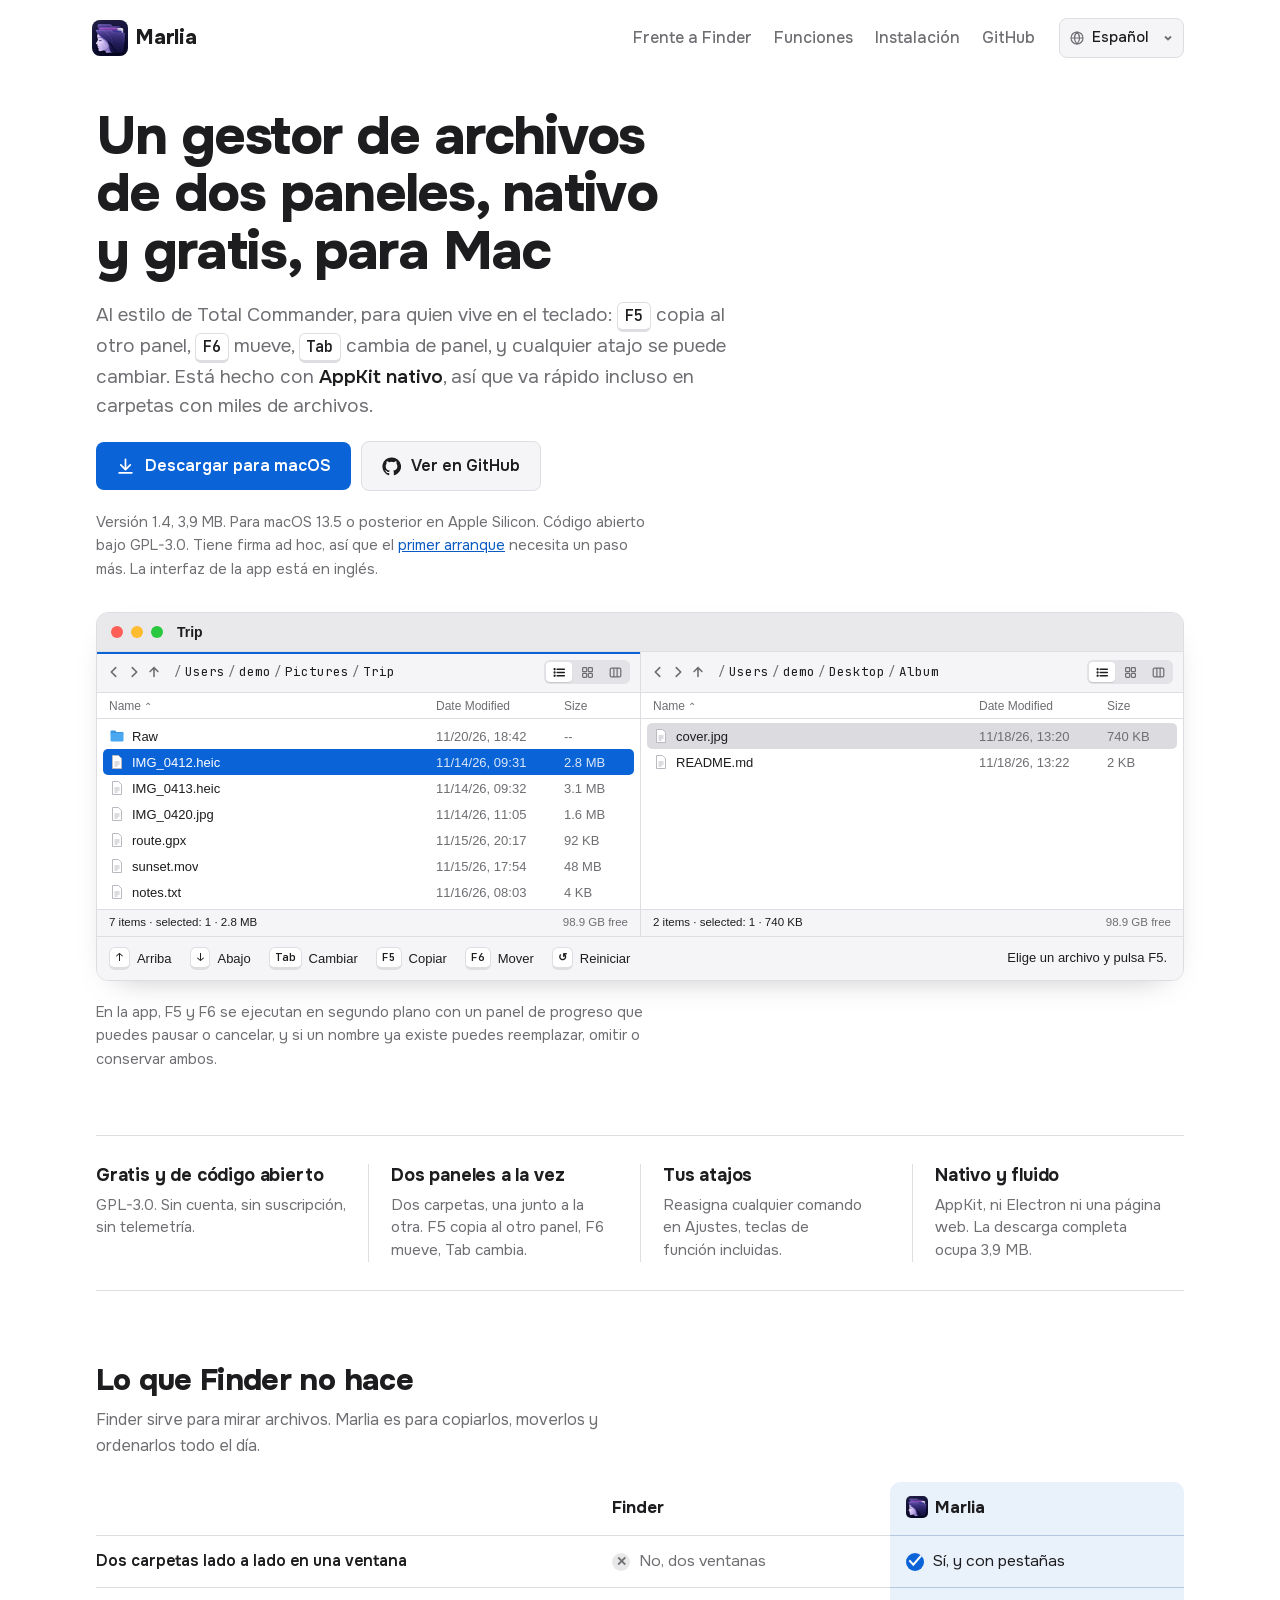
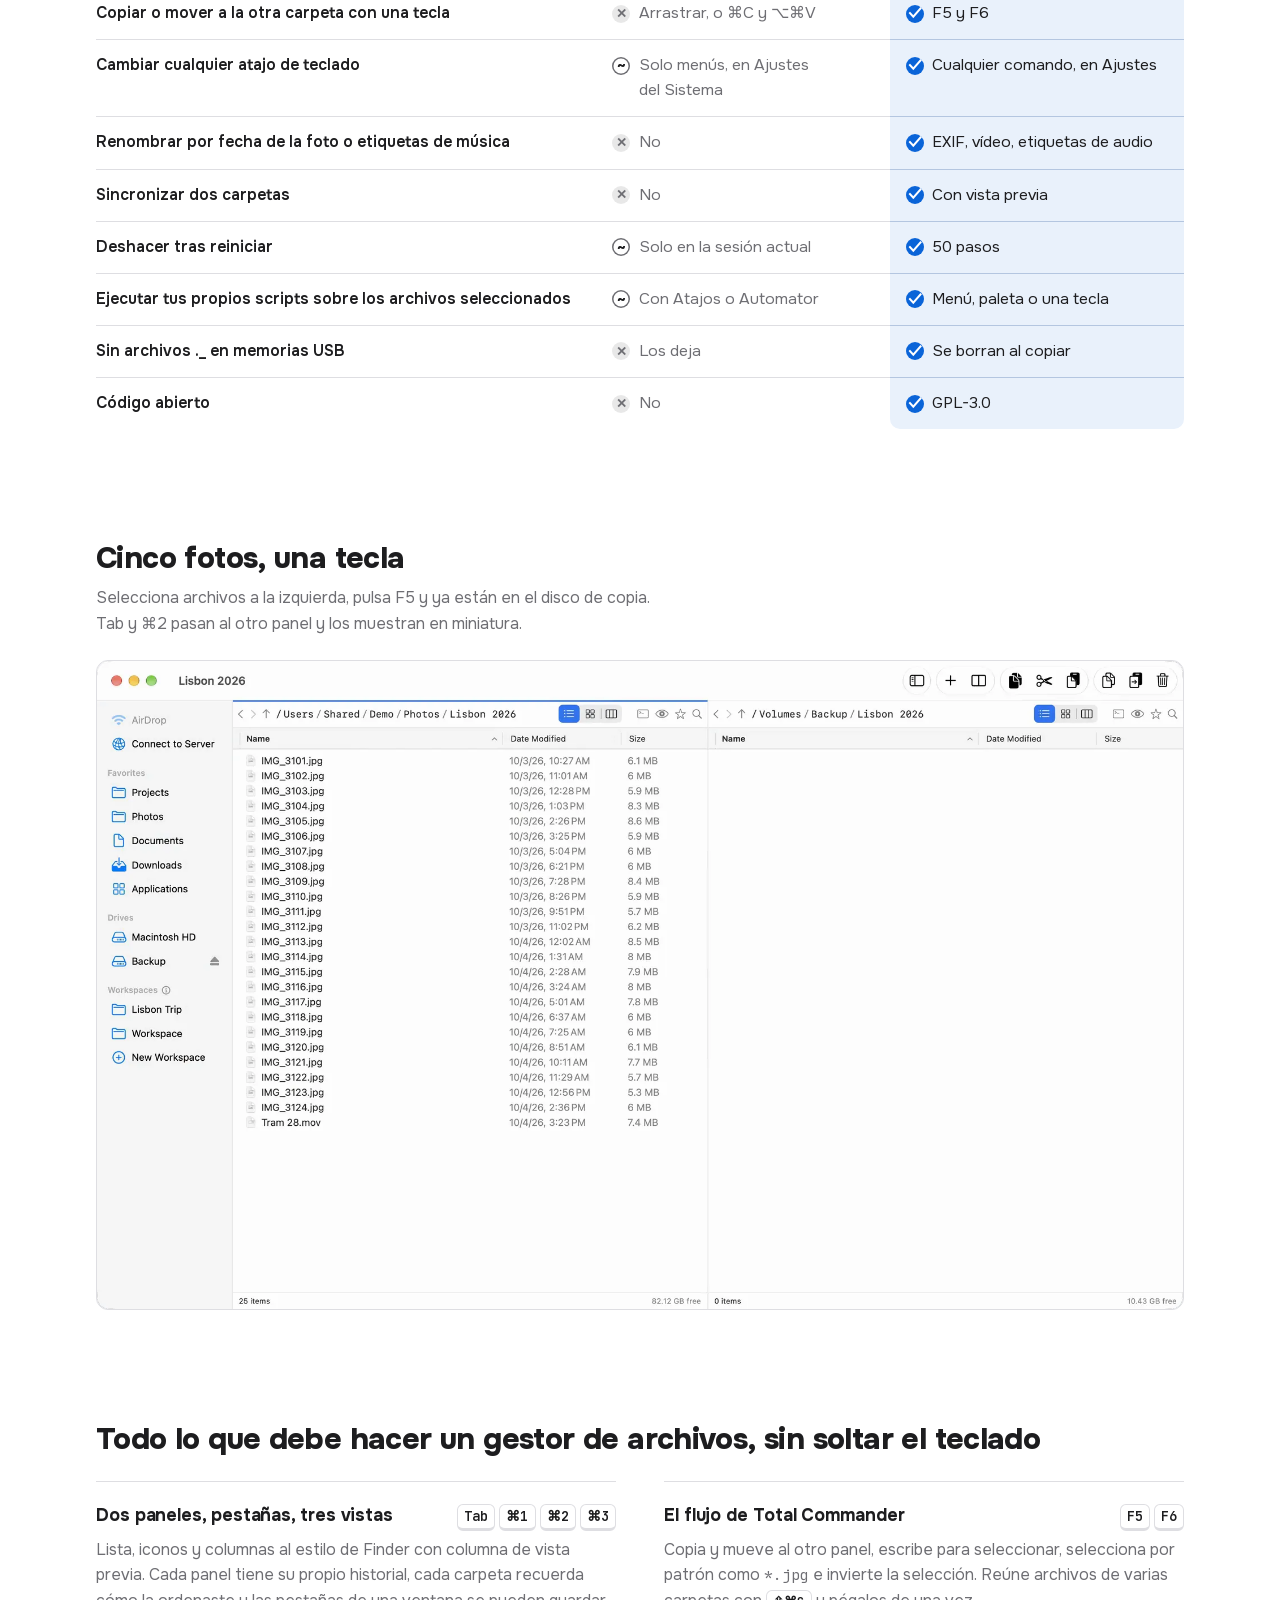
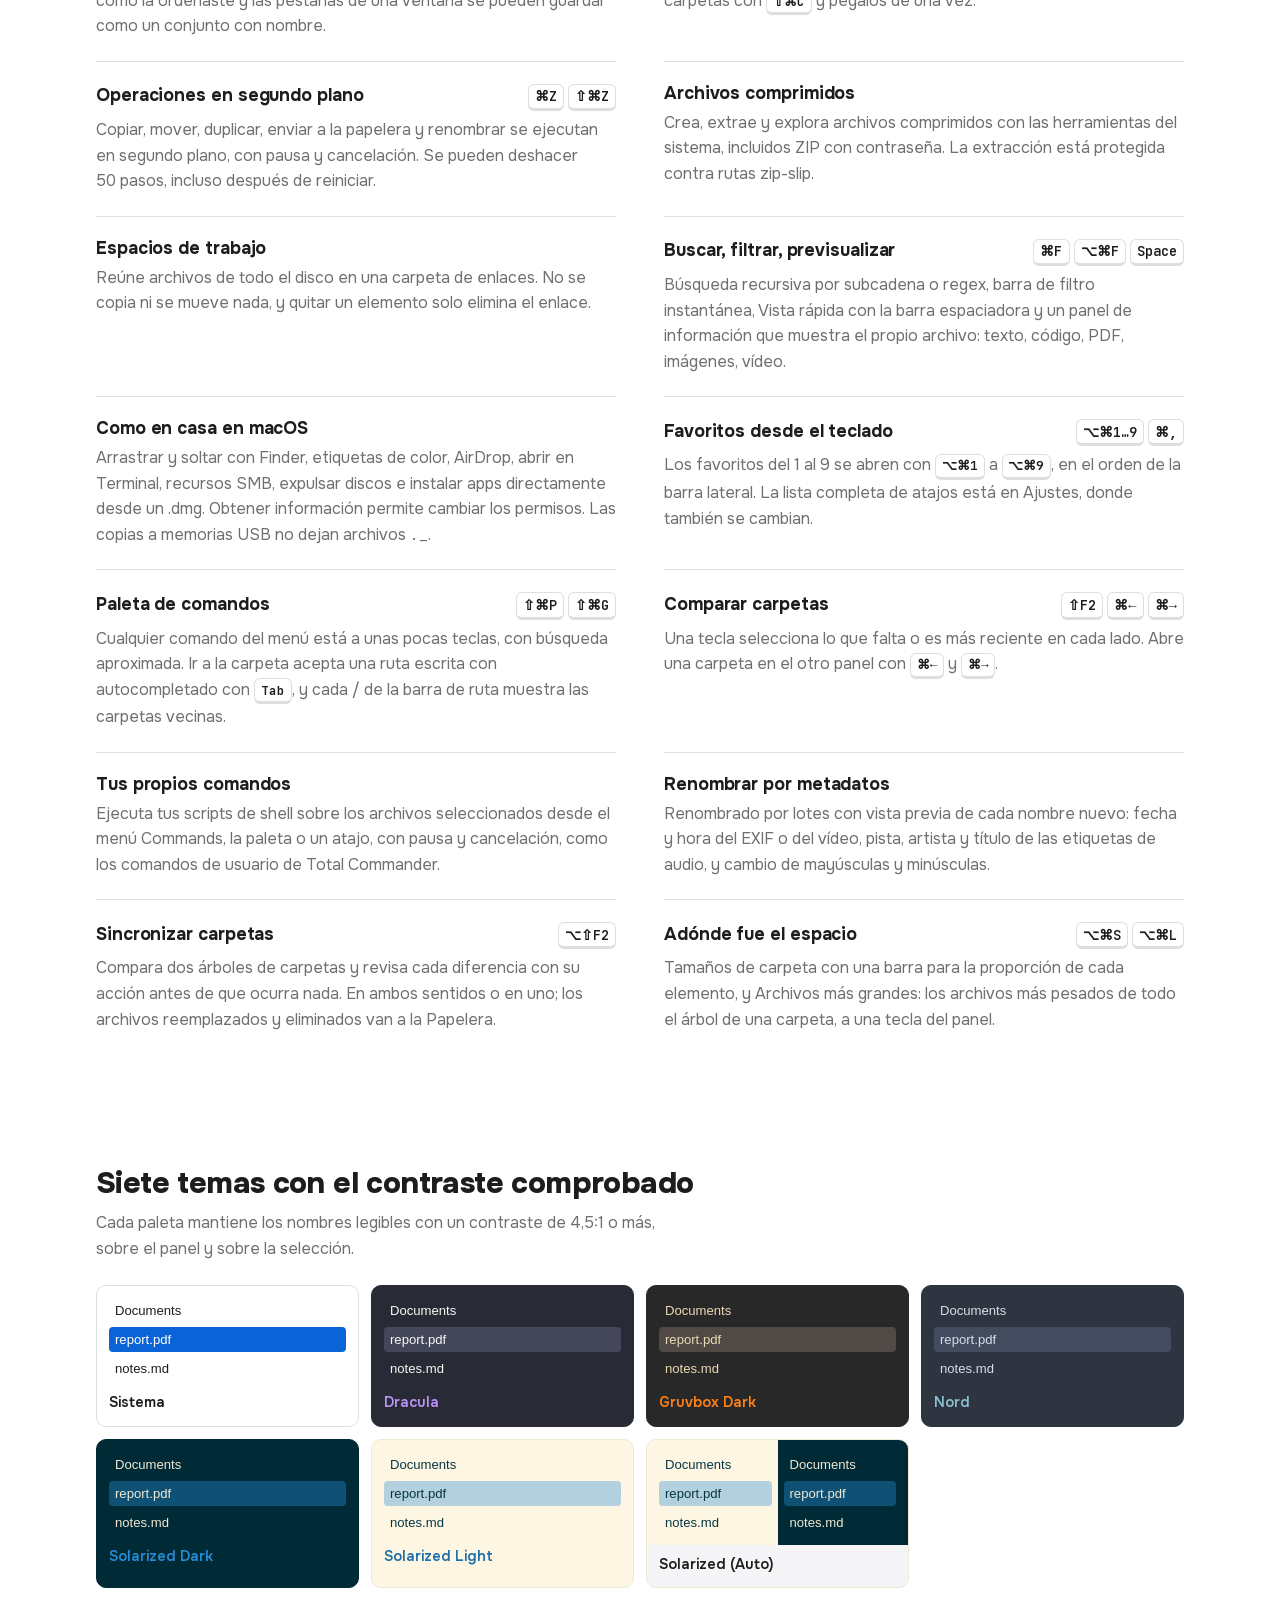
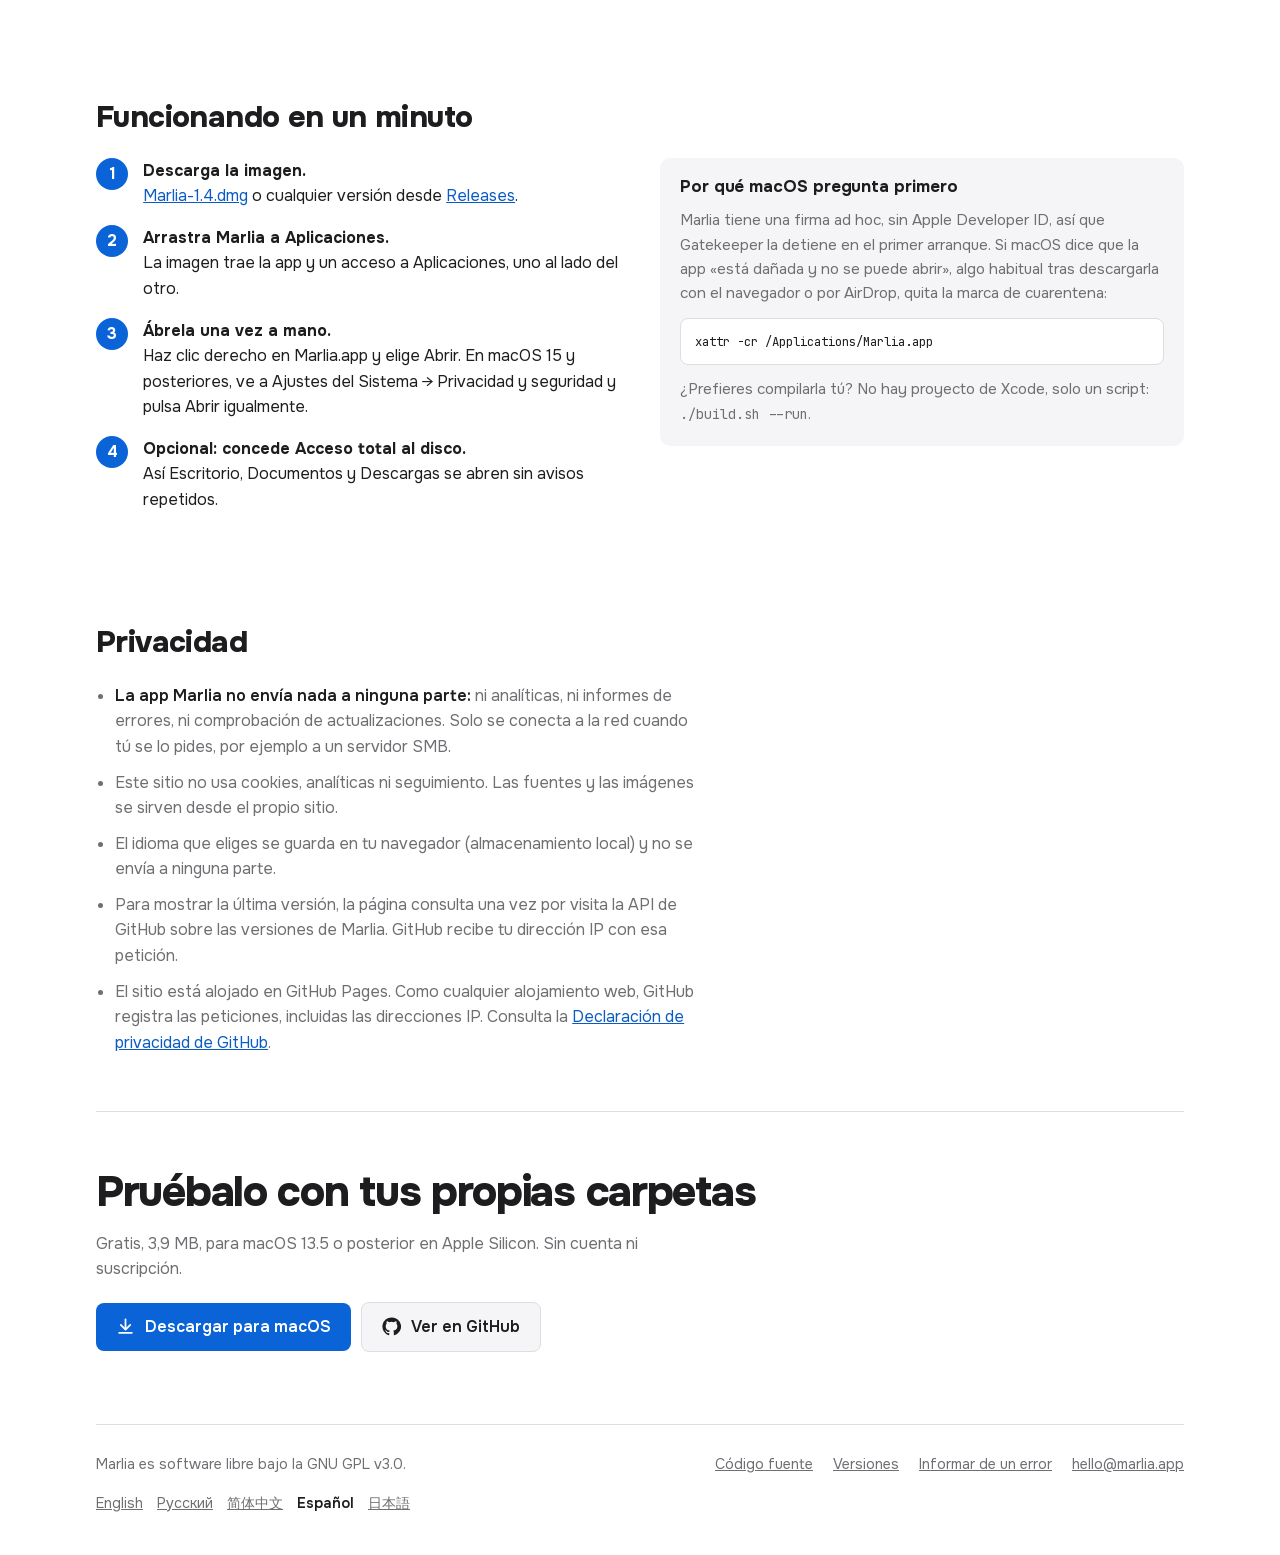
==== commit 23a4845e: "landing: meta description, favorites card, Solarized (Auto) swatch - meta/og/twitter/JSON-LD descrip" ====
--- a/docs/es/index.html
+++ b/docs/es/index.html
@@ -5,7 +5,7 @@
 <meta name="viewport" content="width=device-width, initial-scale=1, viewport-fit=cover">
 <!-- seo:start (generated per language by site/build.py) -->
 <title>Marlia: gestor de archivos gratuito de dos paneles para Mac, al estilo de Total Commander</title>
-<meta name="description" content="Gestor de archivos de dos paneles para macOS, gratuito y de código abierto. F5 copia, F6 mueve, Tab cambia de panel. AppKit nativo, pestañas, archivos comprimidos, espacios de trabajo y temas. Apple Silicon, macOS 13.5+.">
+<meta name="description" content="Gestor de archivos de dos paneles para Mac, gratis y de código abierto. F5 copia, F6 mueve y cualquier atajo se puede reasignar. AppKit nativo y fluido.">
 <link rel="canonical" href="https://marlia.app/es/">
 <link rel="alternate" hreflang="en" href="https://marlia.app/">
 <link rel="alternate" hreflang="ru" href="https://marlia.app/ru/">
@@ -17,15 +17,15 @@
 <meta property="og:site_name" content="Marlia">
 <meta property="og:locale" content="es_ES">
 <meta property="og:title" content="Marlia: gestor de archivos gratuito de dos paneles para Mac, al estilo de Total Commander">
-<meta property="og:description" content="Gestor de archivos de dos paneles para macOS, gratuito y de código abierto. F5 copia, F6 mueve, Tab cambia de panel. AppKit nativo, pestañas, archivos comprimidos, espacios de trabajo y temas. Apple Silicon, macOS 13.5+.">
+<meta property="og:description" content="Gestor de archivos de dos paneles para Mac, gratis y de código abierto. F5 copia, F6 mueve y cualquier atajo se puede reasignar. AppKit nativo y fluido.">
 <meta property="og:url" content="https://marlia.app/es/">
 <meta property="og:image" content="https://marlia.app/media/og.jpg">
 <meta property="og:image:width" content="1200">
 <meta property="og:image:height" content="717">
 <meta name="twitter:card" content="summary_large_image">
 <meta name="twitter:title" content="Marlia: gestor de archivos gratuito de dos paneles para Mac, al estilo de Total Commander">
-<meta name="twitter:description" content="Gestor de archivos de dos paneles para macOS, gratuito y de código abierto. F5 copia, F6 mueve, Tab cambia de panel. AppKit nativo, pestañas, archivos comprimidos, espacios de trabajo y temas. Apple Silicon, macOS 13.5+.">
-<script type="application/ld+json">{"@context": "https://schema.org", "@type": "SoftwareApplication", "name": "Marlia", "url": "https://marlia.app/es/", "description": "Gestor de archivos de dos paneles para macOS, gratuito y de código abierto. F5 copia, F6 mueve, Tab cambia de panel. AppKit nativo, pestañas, archivos comprimidos, espacios de trabajo y temas. Apple Silicon, macOS 13.5+.", "inLanguage": "es", "applicationCategory": "UtilitiesApplication", "applicationSubCategory": "File manager", "operatingSystem": "macOS 13.5 or later", "processorRequirements": "Apple Silicon (arm64)", "softwareVersion": "1.4", "downloadUrl": "https://github.com/lex1142/marlia/releases/download/v1.4/Marlia-1.4.dmg", "fileSize": "3.9 MB", "isAccessibleForFree": true, "offers": {"@type": "Offer", "price": "0", "priceCurrency": "USD"}, "license": "https://www.gnu.org/licenses/gpl-3.0.html", "image": "https://marlia.app/media/og.jpg", "screenshot": "https://marlia.app/media/hero-light.webp", "sameAs": ["https://github.com/lex1142/marlia"]}</script>
+<meta name="twitter:description" content="Gestor de archivos de dos paneles para Mac, gratis y de código abierto. F5 copia, F6 mueve y cualquier atajo se puede reasignar. AppKit nativo y fluido.">
+<script type="application/ld+json">{"@context": "https://schema.org", "@type": "SoftwareApplication", "name": "Marlia", "url": "https://marlia.app/es/", "description": "Gestor de archivos de dos paneles para Mac, gratis y de código abierto. F5 copia, F6 mueve y cualquier atajo se puede reasignar. AppKit nativo y fluido.", "inLanguage": "es", "applicationCategory": "UtilitiesApplication", "applicationSubCategory": "File manager", "operatingSystem": "macOS 13.5 or later", "processorRequirements": "Apple Silicon (arm64)", "softwareVersion": "1.4", "downloadUrl": "https://github.com/lex1142/marlia/releases/download/v1.4/Marlia-1.4.dmg", "fileSize": "3.9 MB", "isAccessibleForFree": true, "offers": {"@type": "Offer", "price": "0", "priceCurrency": "USD"}, "license": "https://www.gnu.org/licenses/gpl-3.0.html", "image": "https://marlia.app/media/og.jpg", "screenshot": "https://marlia.app/media/hero-light.webp", "sameAs": ["https://github.com/lex1142/marlia"]}</script>
 <!-- seo:end -->
 <meta name="theme-color" content="#ffffff" media="(prefers-color-scheme: light)">
 <meta name="theme-color" content="#1e1e1f" media="(prefers-color-scheme: dark)">
@@ -443,11 +443,17 @@
   display: grid;
   gap: 4px;
   border: 1px solid var(--line);
+  align-content: start;
 }
 .theme .row { padding: 2px 6px; border-radius: 4px; white-space: nowrap; overflow: hidden; text-overflow: ellipsis; }
 .theme .label { margin-top: 6px; font-family: var(--f-body); font-weight: 600; font-size: 0.9rem; }
 .theme-system { background: var(--m-pane); color: var(--m-text); }
 .theme-system .sel { background: var(--m-sel); color: var(--m-sel-text); }
+/* Solarized (Auto) switches with the system: shown as its light and dark palettes side by side. */
+.theme-split { padding: 0; overflow: hidden; grid-template-columns: 1fr 1fr; gap: 0; background: var(--surface); }
+.theme-split .half { padding: 12px 6px 10px 12px; display: grid; gap: 4px; min-width: 0; }
+.theme-split .half + .half { padding: 12px 12px 10px 6px; }
+.theme-split .label { grid-column: 1 / -1; margin: 0; padding: 8px 12px 10px; color: var(--ink); }
 
 /* ---------- install ---------- */
 .install { display: grid; grid-template-columns: minmax(0, 1fr) minmax(0, 1fr); gap: 40px; align-items: start; }
@@ -520,6 +526,7 @@
   .m-head, .m-row { grid-template-columns: minmax(0, 1fr) 64px; }
   .m-head .d, .m-row .d { display: none; }
   .demo-log { margin-left: 0; width: 100%; padding: 2px 6px 4px; }
+  .theme-split { grid-column: 1 / -1; }
 }
 @media (max-width: 560px) {
   .hero { padding-top: 24px; }
@@ -723,7 +730,7 @@
         <div class="feature"><h3 data-t="ft5h">Espacios de trabajo</h3><p data-h="ft5p">Reúne archivos de todo el disco en una carpeta de enlaces. No se copia ni se mueve nada, y quitar un elemento solo elimina el enlace.</p></div>
         <div class="feature"><h3 data-t="ft6h">Buscar, filtrar, previsualizar</h3><span class="tag"><kbd>⌘F</kbd><kbd>⌥⌘F</kbd><kbd>Space</kbd></span><p data-h="ft6p">Búsqueda recursiva por subcadena o regex, barra de filtro instantánea, Vista rápida con la barra espaciadora y un panel de información que muestra el propio archivo: texto, código, PDF, imágenes, vídeo.</p></div>
         <div class="feature"><h3 data-t="ft7h">Como en casa en macOS</h3><p data-h="ft7p">Arrastrar y soltar con Finder, etiquetas de color, AirDrop, abrir en Terminal, recursos SMB, expulsar discos e instalar apps directamente desde un .dmg. Obtener información permite cambiar los permisos. Las copias a memorias USB no dejan archivos <code>._</code>.</p></div>
-        <div class="feature"><h3 data-t="ft8h">Tus atajos</h3><span class="tag"><kbd>⌘,</kbd><kbd>⌘?</kbd></span><p data-h="ft8p">Todos los atajos se pueden cambiar en Ajustes. Los favoritos del 1 al 9 están en <kbd>⌥⌘1</kbd> a <kbd>⌥⌘9</kbd>, y la lista completa está en la Ayuda.</p></div>
+        <div class="feature"><h3 data-t="ft8h">Favoritos desde el teclado</h3><span class="tag"><kbd>⌥⌘1…9</kbd><kbd>⌘,</kbd></span><p data-h="ft8p">Los favoritos del 1 al 9 se abren con <kbd>⌥⌘1</kbd> a <kbd>⌥⌘9</kbd>, en el orden de la barra lateral. La lista completa de atajos está en Ajustes, donde también se cambian.</p></div>
         <div class="feature"><h3 data-t="ft9h">Paleta de comandos</h3><span class="tag"><kbd>⇧⌘P</kbd><kbd>⇧⌘G</kbd></span><p data-h="ft9p">Cualquier comando del menú está a unas pocas teclas, con búsqueda aproximada. Ir a la carpeta acepta una ruta escrita con autocompletado con <kbd>Tab</kbd>, y cada / de la barra de ruta muestra las carpetas vecinas.</p></div>
         <div class="feature"><h3 data-t="ft10h">Comparar carpetas</h3><span class="tag"><kbd>⇧F2</kbd><kbd>⌘←</kbd><kbd>⌘→</kbd></span><p data-h="ft10p">Una tecla selecciona lo que falta o es más reciente en cada lado. Abre una carpeta en el otro panel con <kbd>⌘←</kbd> y <kbd>⌘→</kbd>.</p></div>
         <div class="feature"><h3 data-t="ft11h">Tus propios comandos</h3><p data-h="ft11p">Ejecuta tus scripts de shell sobre los archivos seleccionados desde el menú Commands, la paleta o un atajo, con pausa y cancelación, como los comandos de usuario de Total Commander.</p></div>
@@ -745,7 +752,7 @@
         <div class="theme" style="background:#2e3440;color:#d8dee9;border-color:#2e3440"><div class="row">Documents</div><div class="row" style="background:#434c5e">report.pdf</div><div class="row">notes.md</div><div class="label" style="color:#88c0d0">Nord</div></div>
         <div class="theme" style="background:#002b36;color:#eee8d5;border-color:#002b36"><div class="row">Documents</div><div class="row" style="background:rgba(38,139,210,.4)">report.pdf</div><div class="row">notes.md</div><div class="label" style="color:#268bd2">Solarized Dark</div></div>
         <div class="theme" style="background:#fdf6e3;color:#073642;border-color:#eee8d5"><div class="row">Documents</div><div class="row" style="background:rgba(38,139,210,.35)">report.pdf</div><div class="row">notes.md</div><div class="label" style="color:#1f6fa8">Solarized Light</div></div>
-        <div class="theme" style="background:linear-gradient(135deg,#fdf6e3 50%,#002b36 50%);color:#586e75;border-color:#eee8d5"><div class="row" style="background:rgba(253,246,227,.85)" data-t="th.auto1">sigue al sistema</div><div class="row" style="background:rgba(38,139,210,.4);color:#073642">report.pdf</div><div class="row" style="background:rgba(0,43,54,.85);color:#eee8d5" data-t="th.auto2">claro ↔ oscuro</div><div class="label" style="color:#268bd2;background:rgba(0,43,54,.85);padding:2px 6px;border-radius:4px;justify-self:start">Solarized (Auto)</div></div>
+        <div class="theme theme-split" style="border-color:#eee8d5"><div class="half" style="background:#fdf6e3;color:#073642"><div class="row">Documents</div><div class="row" style="background:rgba(38,139,210,.35)">report.pdf</div><div class="row">notes.md</div></div><div class="half" style="background:#002b36;color:#eee8d5"><div class="row">Documents</div><div class="row" style="background:rgba(38,139,210,.4)">report.pdf</div><div class="row">notes.md</div></div><div class="label">Solarized (Auto)</div></div>
       </div>
     </section>
 
@@ -810,7 +817,7 @@
 </div>
 
 <script type="application/json" id="i18n">
-{"es":{"nav.compare":"Frente a Finder","nav.features":"Funciones","nav.install":"Instalación","lang":"Idioma","hero.h1":"Un gestor de archivos de dos paneles, nativo y gratis, para Mac","hero.lede":"Al estilo de Total Commander, para quien vive en el teclado: <kbd>F5<\/kbd> copia al otro panel, <kbd>F6<\/kbd> mueve, <kbd>Tab<\/kbd> cambia de panel, y cualquier atajo se puede cambiar. Está hecho con <strong>AppKit nativo<\/strong>, así que va rápido incluso en carpetas con miles de archivos.","hero.dl":"Descargar para macOS","hero.gh":"Ver en GitHub","hero.req":"Versión {ver}, {size}. Para macOS 13.5 o posterior en Apple Silicon.","hero.meta":"Código abierto bajo GPL-3.0. Tiene firma ad hoc, así que el <a href=\"#install\">primer arranque<\/a> necesita un paso más.","hero.uiEn":" La interfaz de la app está en inglés.","pill.aria":"Por qué Marlia","f1b":"Gratis y de código abierto","f1s":"GPL-3.0. Sin cuenta, sin suscripción, sin telemetría.","f2b":"Dos paneles a la vez","f2s":"Dos carpetas, una junto a la otra. F5 copia al otro panel, F6 mueve, Tab cambia.","f3b":"Tus atajos","f3s":"Reasigna cualquier comando en Ajustes, teclas de función incluidas.","f4b":"Nativo y fluido","f4s":"AppKit, ni Electron ni una página web. La descarga completa ocupa {size}.","demo.aria":"Demo interactiva. Las flechas seleccionan, Tab cambia de panel, F5 copia, F6 mueve; tras Esc, Tab sale de la demo.","k.up":"Arriba","k.down":"Abajo","k.switch":"Cambiar","k.copy":"Copiar","k.move":"Mover","k.reset":"Reiniciar","demo.hint":"En la app, F5 y F6 se ejecutan en segundo plano con un panel de progreso que puedes pausar o cancelar, y si un nombre ya existe puedes reemplazar, omitir o conservar ambos.","log.ready":"Elige un archivo y pulsa F5.","log.L":"Panel activo: izquierdo.","log.R":"Panel activo: derecho.","log.copied":"Se copió {n} a {p}.","log.moved":"Se movió {n} a {p}.","log.kept":"{n} ya existe allí; se conservaron ambos como {m}.","log.pick":"Primero elige un archivo. En esta demo las carpetas no se mueven.","cmp.h2":"Lo que Finder no hace","cmp.p":"Finder sirve para mirar archivos. Marlia es para copiarlos, moverlos y ordenarlos todo el día.","cmp.r1":"Dos carpetas lado a lado en una ventana","cmp.r1f":"No, dos ventanas","cmp.r1m":"Sí, y con pestañas","cmp.r2":"Copiar o mover a la otra carpeta con una tecla","cmp.r2f":"Arrastrar, o ⌘C y ⌥⌘V","cmp.r2m":"F5 y F6","cmp.r3":"Cambiar cualquier atajo de teclado","cmp.r3f":"Solo menús, en Ajustes del Sistema","cmp.r3m":"Cualquier comando, en Ajustes","cmp.r4":"Renombrar por fecha de la foto o etiquetas de música","cmp.r4f":"No","cmp.r4m":"EXIF, vídeo, etiquetas de audio","cmp.r5":"Sincronizar dos carpetas","cmp.r5f":"No","cmp.r5m":"Con vista previa","cmp.r6":"Deshacer tras reiniciar","cmp.r6f":"Solo en la sesión actual","cmp.r6m":"50 pasos","cmp.r7":"Ejecutar tus propios scripts sobre los archivos seleccionados","cmp.r7f":"Con Atajos o Automator","cmp.r7m":"Menú, paleta o una tecla","cmp.r8":"Sin archivos ._ en memorias USB","cmp.r8f":"Los deja","cmp.r8m":"Se borran al copiar","cmp.r9":"Código abierto","cmp.r9f":"No","cmp.r9m":"GPL-3.0","feat.h2":"Todo lo que debe hacer un gestor de archivos, sin soltar el teclado","ft1h":"Dos paneles, pestañas, tres vistas","ft1p":"Lista, iconos y columnas al estilo de Finder con columna de vista previa. Cada panel tiene su propio historial, cada carpeta recuerda cómo la ordenaste y las pestañas de una ventana se pueden guardar como un conjunto con nombre.","ft2h":"El flujo de Total Commander","ft2p":"Copia y mueve al otro panel, escribe para seleccionar, selecciona por patrón como <code>*.jpg<\/code> e invierte la selección. Reúne archivos de varias carpetas con <kbd>⇧⌘C<\/kbd> y pégalos de una vez.","ft3h":"Operaciones en segundo plano","ft3p":"Copiar, mover, duplicar, enviar a la papelera y renombrar se ejecutan en segundo plano, con pausa y cancelación. Se pueden deshacer 50 pasos, incluso después de reiniciar.","ft4h":"Archivos comprimidos","ft4p":"Crea, extrae y explora archivos comprimidos con las herramientas del sistema, incluidos ZIP con contraseña. La extracción está protegida contra rutas zip-slip.","ft5h":"Espacios de trabajo","ft5p":"Reúne archivos de todo el disco en una carpeta de enlaces. No se copia ni se mueve nada, y quitar un elemento solo elimina el enlace.","ft6h":"Buscar, filtrar, previsualizar","ft6p":"Búsqueda recursiva por subcadena o regex, barra de filtro instantánea, Vista rápida con la barra espaciadora y un panel de información que muestra el propio archivo: texto, código, PDF, imágenes, vídeo.","ft7h":"Como en casa en macOS","ft7p":"Arrastrar y soltar con Finder, etiquetas de color, AirDrop, abrir en Terminal, recursos SMB, expulsar discos e instalar apps directamente desde un .dmg. Obtener información permite cambiar los permisos. Las copias a memorias USB no dejan archivos <code>._<\/code>.","ft8h":"Tus atajos","ft8p":"Todos los atajos se pueden cambiar en Ajustes. Los favoritos del 1 al 9 están en <kbd>⌥⌘1<\/kbd> a <kbd>⌥⌘9<\/kbd>, y la lista completa está en la Ayuda.","ft9h":"Paleta de comandos","ft9p":"Cualquier comando del menú está a unas pocas teclas, con búsqueda aproximada. Ir a la carpeta acepta una ruta escrita con autocompletado con <kbd>Tab<\/kbd>, y cada / de la barra de ruta muestra las carpetas vecinas.","ft10h":"Comparar carpetas","ft10p":"Una tecla selecciona lo que falta o es más reciente en cada lado. Abre una carpeta en el otro panel con <kbd>⌘←<\/kbd> y <kbd>⌘→<\/kbd>.","ft11h":"Tus propios comandos","ft11p":"Ejecuta tus scripts de shell sobre los archivos seleccionados desde el menú Commands, la paleta o un atajo, con pausa y cancelación, como los comandos de usuario de Total Commander.","ft12h":"Renombrar por metadatos","ft12p":"Renombrado por lotes con vista previa de cada nombre nuevo: fecha y hora del EXIF o del vídeo, pista, artista y título de las etiquetas de audio, y cambio de mayúsculas y minúsculas.","ft13h":"Sincronizar carpetas","ft13p":"Compara dos árboles de carpetas y revisa cada diferencia con su acción antes de que ocurra nada. En ambos sentidos o en uno; los archivos reemplazados y eliminados van a la Papelera.","ft14h":"Adónde fue el espacio","ft14p":"Tamaños de carpeta con una barra para la proporción de cada elemento, y Archivos más grandes: los archivos más pesados de todo el árbol de una carpeta, a una tecla del panel.","th.h2":"Siete temas con el contraste comprobado","th.p":"Cada paleta mantiene los nombres legibles con un contraste de 4,5:1 o más, sobre el panel y sobre la selección.","th.system":"Sistema","th.auto1":"sigue al sistema","th.auto2":"claro ↔ oscuro","in.h2":"Funcionando en un minuto","s1b":"Descarga la imagen.","s1t":"{DMG} o cualquier versión desde {REL}.","s2b":"Arrastra Marlia a Aplicaciones.","s2t":"La imagen trae la app y un acceso a Aplicaciones, uno al lado del otro.","s3b":"Ábrela una vez a mano.","s3t":"Haz clic derecho en Marlia.app y elige Abrir. En macOS 15 y posteriores, ve a Ajustes del Sistema → Privacidad y seguridad y pulsa Abrir igualmente.","s4b":"Opcional: concede Acceso total al disco.","s4t":"Así Escritorio, Documentos y Descargas se abren sin avisos repetidos.","note.h":"Por qué macOS pregunta primero","note.p1":"Marlia tiene una firma ad hoc, sin Apple Developer ID, así que Gatekeeper la detiene en el primer arranque. Si macOS dice que la app «está dañada y no se puede abrir», algo habitual tras descargarla con el navegador o por AirDrop, quita la marca de cuarentena:","note.p2":"¿Prefieres compilarla tú? No hay proyecto de Xcode, solo un script: <code>./build.sh --run<\/code>.","foot.lic":"Marlia es software libre bajo la GNU GPL v3.0.","foot.src":"Código fuente","foot.rel":"Versiones","foot.bug":"Informar de un error","end.h2":"Pruébalo con tus propias carpetas","end.p":"Gratis, {size}, para macOS 13.5 o posterior en Apple Silicon. Sin cuenta ni suscripción.","tour.h2":"Cinco fotos, una tecla","tour.p":"Selecciona archivos a la izquierda, pulsa F5 y ya están en el disco de copia. Tab y ⌘2 pasan al otro panel y los muestran en miniatura.","tour.aria":"Vídeo: se seleccionan cinco fotos, se copian con F5 a un disco de copia y se muestran en miniatura.","priv.h2":"Privacidad","priv.1":"<strong>La app Marlia no envía nada a ninguna parte:<\/strong> ni analíticas, ni informes de errores, ni comprobación de actualizaciones. Solo se conecta a la red cuando tú se lo pides, por ejemplo a un servidor SMB.","priv.2":"Este sitio no usa cookies, analíticas ni seguimiento. Las fuentes y las imágenes se sirven desde el propio sitio.","priv.3":"El idioma que eliges se guarda en tu navegador (almacenamiento local) y no se envía a ninguna parte.","priv.4":"Para mostrar la última versión, la página consulta una vez por visita la API de GitHub sobre las versiones de Marlia. GitHub recibe tu dirección IP con esa petición.","priv.5":"El sitio está alojado en GitHub Pages. Como cualquier alojamiento web, GitHub registra las peticiones, incluidas las direcciones IP. Consulta la <a href=\"https://docs.github.com/en/site-policy/privacy-policies/github-general-privacy-statement\" target=\"_blank\" rel=\"noopener\">Declaración de privacidad de GitHub<\/a>.","meta.title":"Marlia: gestor de archivos gratuito de dos paneles para Mac, al estilo de Total Commander","meta.desc":"Gestor de archivos de dos paneles para macOS, gratuito y de código abierto. F5 copia, F6 mueve, Tab cambia de panel. AppKit nativo, pestañas, archivos comprimidos, espacios de trabajo y temas. Apple Silicon, macOS 13.5+.","langs":"Idiomas"}}
+{"es":{"nav.compare":"Frente a Finder","nav.features":"Funciones","nav.install":"Instalación","lang":"Idioma","hero.h1":"Un gestor de archivos de dos paneles, nativo y gratis, para Mac","hero.lede":"Al estilo de Total Commander, para quien vive en el teclado: <kbd>F5<\/kbd> copia al otro panel, <kbd>F6<\/kbd> mueve, <kbd>Tab<\/kbd> cambia de panel, y cualquier atajo se puede cambiar. Está hecho con <strong>AppKit nativo<\/strong>, así que va rápido incluso en carpetas con miles de archivos.","hero.dl":"Descargar para macOS","hero.gh":"Ver en GitHub","hero.req":"Versión {ver}, {size}. Para macOS 13.5 o posterior en Apple Silicon.","hero.meta":"Código abierto bajo GPL-3.0. Tiene firma ad hoc, así que el <a href=\"#install\">primer arranque<\/a> necesita un paso más.","hero.uiEn":" La interfaz de la app está en inglés.","pill.aria":"Por qué Marlia","f1b":"Gratis y de código abierto","f1s":"GPL-3.0. Sin cuenta, sin suscripción, sin telemetría.","f2b":"Dos paneles a la vez","f2s":"Dos carpetas, una junto a la otra. F5 copia al otro panel, F6 mueve, Tab cambia.","f3b":"Tus atajos","f3s":"Reasigna cualquier comando en Ajustes, teclas de función incluidas.","f4b":"Nativo y fluido","f4s":"AppKit, ni Electron ni una página web. La descarga completa ocupa {size}.","demo.aria":"Demo interactiva. Las flechas seleccionan, Tab cambia de panel, F5 copia, F6 mueve; tras Esc, Tab sale de la demo.","k.up":"Arriba","k.down":"Abajo","k.switch":"Cambiar","k.copy":"Copiar","k.move":"Mover","k.reset":"Reiniciar","demo.hint":"En la app, F5 y F6 se ejecutan en segundo plano con un panel de progreso que puedes pausar o cancelar, y si un nombre ya existe puedes reemplazar, omitir o conservar ambos.","log.ready":"Elige un archivo y pulsa F5.","log.L":"Panel activo: izquierdo.","log.R":"Panel activo: derecho.","log.copied":"Se copió {n} a {p}.","log.moved":"Se movió {n} a {p}.","log.kept":"{n} ya existe allí; se conservaron ambos como {m}.","log.pick":"Primero elige un archivo. En esta demo las carpetas no se mueven.","cmp.h2":"Lo que Finder no hace","cmp.p":"Finder sirve para mirar archivos. Marlia es para copiarlos, moverlos y ordenarlos todo el día.","cmp.r1":"Dos carpetas lado a lado en una ventana","cmp.r1f":"No, dos ventanas","cmp.r1m":"Sí, y con pestañas","cmp.r2":"Copiar o mover a la otra carpeta con una tecla","cmp.r2f":"Arrastrar, o ⌘C y ⌥⌘V","cmp.r2m":"F5 y F6","cmp.r3":"Cambiar cualquier atajo de teclado","cmp.r3f":"Solo menús, en Ajustes del Sistema","cmp.r3m":"Cualquier comando, en Ajustes","cmp.r4":"Renombrar por fecha de la foto o etiquetas de música","cmp.r4f":"No","cmp.r4m":"EXIF, vídeo, etiquetas de audio","cmp.r5":"Sincronizar dos carpetas","cmp.r5f":"No","cmp.r5m":"Con vista previa","cmp.r6":"Deshacer tras reiniciar","cmp.r6f":"Solo en la sesión actual","cmp.r6m":"50 pasos","cmp.r7":"Ejecutar tus propios scripts sobre los archivos seleccionados","cmp.r7f":"Con Atajos o Automator","cmp.r7m":"Menú, paleta o una tecla","cmp.r8":"Sin archivos ._ en memorias USB","cmp.r8f":"Los deja","cmp.r8m":"Se borran al copiar","cmp.r9":"Código abierto","cmp.r9f":"No","cmp.r9m":"GPL-3.0","feat.h2":"Todo lo que debe hacer un gestor de archivos, sin soltar el teclado","ft1h":"Dos paneles, pestañas, tres vistas","ft1p":"Lista, iconos y columnas al estilo de Finder con columna de vista previa. Cada panel tiene su propio historial, cada carpeta recuerda cómo la ordenaste y las pestañas de una ventana se pueden guardar como un conjunto con nombre.","ft2h":"El flujo de Total Commander","ft2p":"Copia y mueve al otro panel, escribe para seleccionar, selecciona por patrón como <code>*.jpg<\/code> e invierte la selección. Reúne archivos de varias carpetas con <kbd>⇧⌘C<\/kbd> y pégalos de una vez.","ft3h":"Operaciones en segundo plano","ft3p":"Copiar, mover, duplicar, enviar a la papelera y renombrar se ejecutan en segundo plano, con pausa y cancelación. Se pueden deshacer 50 pasos, incluso después de reiniciar.","ft4h":"Archivos comprimidos","ft4p":"Crea, extrae y explora archivos comprimidos con las herramientas del sistema, incluidos ZIP con contraseña. La extracción está protegida contra rutas zip-slip.","ft5h":"Espacios de trabajo","ft5p":"Reúne archivos de todo el disco en una carpeta de enlaces. No se copia ni se mueve nada, y quitar un elemento solo elimina el enlace.","ft6h":"Buscar, filtrar, previsualizar","ft6p":"Búsqueda recursiva por subcadena o regex, barra de filtro instantánea, Vista rápida con la barra espaciadora y un panel de información que muestra el propio archivo: texto, código, PDF, imágenes, vídeo.","ft7h":"Como en casa en macOS","ft7p":"Arrastrar y soltar con Finder, etiquetas de color, AirDrop, abrir en Terminal, recursos SMB, expulsar discos e instalar apps directamente desde un .dmg. Obtener información permite cambiar los permisos. Las copias a memorias USB no dejan archivos <code>._<\/code>.","ft8h":"Favoritos desde el teclado","ft8p":"Los favoritos del 1 al 9 se abren con <kbd>⌥⌘1<\/kbd> a <kbd>⌥⌘9<\/kbd>, en el orden de la barra lateral. La lista completa de atajos está en Ajustes, donde también se cambian.","ft9h":"Paleta de comandos","ft9p":"Cualquier comando del menú está a unas pocas teclas, con búsqueda aproximada. Ir a la carpeta acepta una ruta escrita con autocompletado con <kbd>Tab<\/kbd>, y cada / de la barra de ruta muestra las carpetas vecinas.","ft10h":"Comparar carpetas","ft10p":"Una tecla selecciona lo que falta o es más reciente en cada lado. Abre una carpeta en el otro panel con <kbd>⌘←<\/kbd> y <kbd>⌘→<\/kbd>.","ft11h":"Tus propios comandos","ft11p":"Ejecuta tus scripts de shell sobre los archivos seleccionados desde el menú Commands, la paleta o un atajo, con pausa y cancelación, como los comandos de usuario de Total Commander.","ft12h":"Renombrar por metadatos","ft12p":"Renombrado por lotes con vista previa de cada nombre nuevo: fecha y hora del EXIF o del vídeo, pista, artista y título de las etiquetas de audio, y cambio de mayúsculas y minúsculas.","ft13h":"Sincronizar carpetas","ft13p":"Compara dos árboles de carpetas y revisa cada diferencia con su acción antes de que ocurra nada. En ambos sentidos o en uno; los archivos reemplazados y eliminados van a la Papelera.","ft14h":"Adónde fue el espacio","ft14p":"Tamaños de carpeta con una barra para la proporción de cada elemento, y Archivos más grandes: los archivos más pesados de todo el árbol de una carpeta, a una tecla del panel.","th.h2":"Siete temas con el contraste comprobado","th.p":"Cada paleta mantiene los nombres legibles con un contraste de 4,5:1 o más, sobre el panel y sobre la selección.","th.system":"Sistema","in.h2":"Funcionando en un minuto","s1b":"Descarga la imagen.","s1t":"{DMG} o cualquier versión desde {REL}.","s2b":"Arrastra Marlia a Aplicaciones.","s2t":"La imagen trae la app y un acceso a Aplicaciones, uno al lado del otro.","s3b":"Ábrela una vez a mano.","s3t":"Haz clic derecho en Marlia.app y elige Abrir. En macOS 15 y posteriores, ve a Ajustes del Sistema → Privacidad y seguridad y pulsa Abrir igualmente.","s4b":"Opcional: concede Acceso total al disco.","s4t":"Así Escritorio, Documentos y Descargas se abren sin avisos repetidos.","note.h":"Por qué macOS pregunta primero","note.p1":"Marlia tiene una firma ad hoc, sin Apple Developer ID, así que Gatekeeper la detiene en el primer arranque. Si macOS dice que la app «está dañada y no se puede abrir», algo habitual tras descargarla con el navegador o por AirDrop, quita la marca de cuarentena:","note.p2":"¿Prefieres compilarla tú? No hay proyecto de Xcode, solo un script: <code>./build.sh --run<\/code>.","foot.lic":"Marlia es software libre bajo la GNU GPL v3.0.","foot.src":"Código fuente","foot.rel":"Versiones","foot.bug":"Informar de un error","end.h2":"Pruébalo con tus propias carpetas","end.p":"Gratis, {size}, para macOS 13.5 o posterior en Apple Silicon. Sin cuenta ni suscripción.","tour.h2":"Cinco fotos, una tecla","tour.p":"Selecciona archivos a la izquierda, pulsa F5 y ya están en el disco de copia. Tab y ⌘2 pasan al otro panel y los muestran en miniatura.","tour.aria":"Vídeo: se seleccionan cinco fotos, se copian con F5 a un disco de copia y se muestran en miniatura.","priv.h2":"Privacidad","priv.1":"<strong>La app Marlia no envía nada a ninguna parte:<\/strong> ni analíticas, ni informes de errores, ni comprobación de actualizaciones. Solo se conecta a la red cuando tú se lo pides, por ejemplo a un servidor SMB.","priv.2":"Este sitio no usa cookies, analíticas ni seguimiento. Las fuentes y las imágenes se sirven desde el propio sitio.","priv.3":"El idioma que eliges se guarda en tu navegador (almacenamiento local) y no se envía a ninguna parte.","priv.4":"Para mostrar la última versión, la página consulta una vez por visita la API de GitHub sobre las versiones de Marlia. GitHub recibe tu dirección IP con esa petición.","priv.5":"El sitio está alojado en GitHub Pages. Como cualquier alojamiento web, GitHub registra las peticiones, incluidas las direcciones IP. Consulta la <a href=\"https://docs.github.com/en/site-policy/privacy-policies/github-general-privacy-statement\" target=\"_blank\" rel=\"noopener\">Declaración de privacidad de GitHub<\/a>.","meta.title":"Marlia: gestor de archivos gratuito de dos paneles para Mac, al estilo de Total Commander","meta.desc":"Gestor de archivos de dos paneles para Mac, gratis y de código abierto. F5 copia, F6 mueve y cualquier atajo se puede reasignar. AppKit nativo y fluido.","langs":"Idiomas"}}
 </script>
 
 <script>
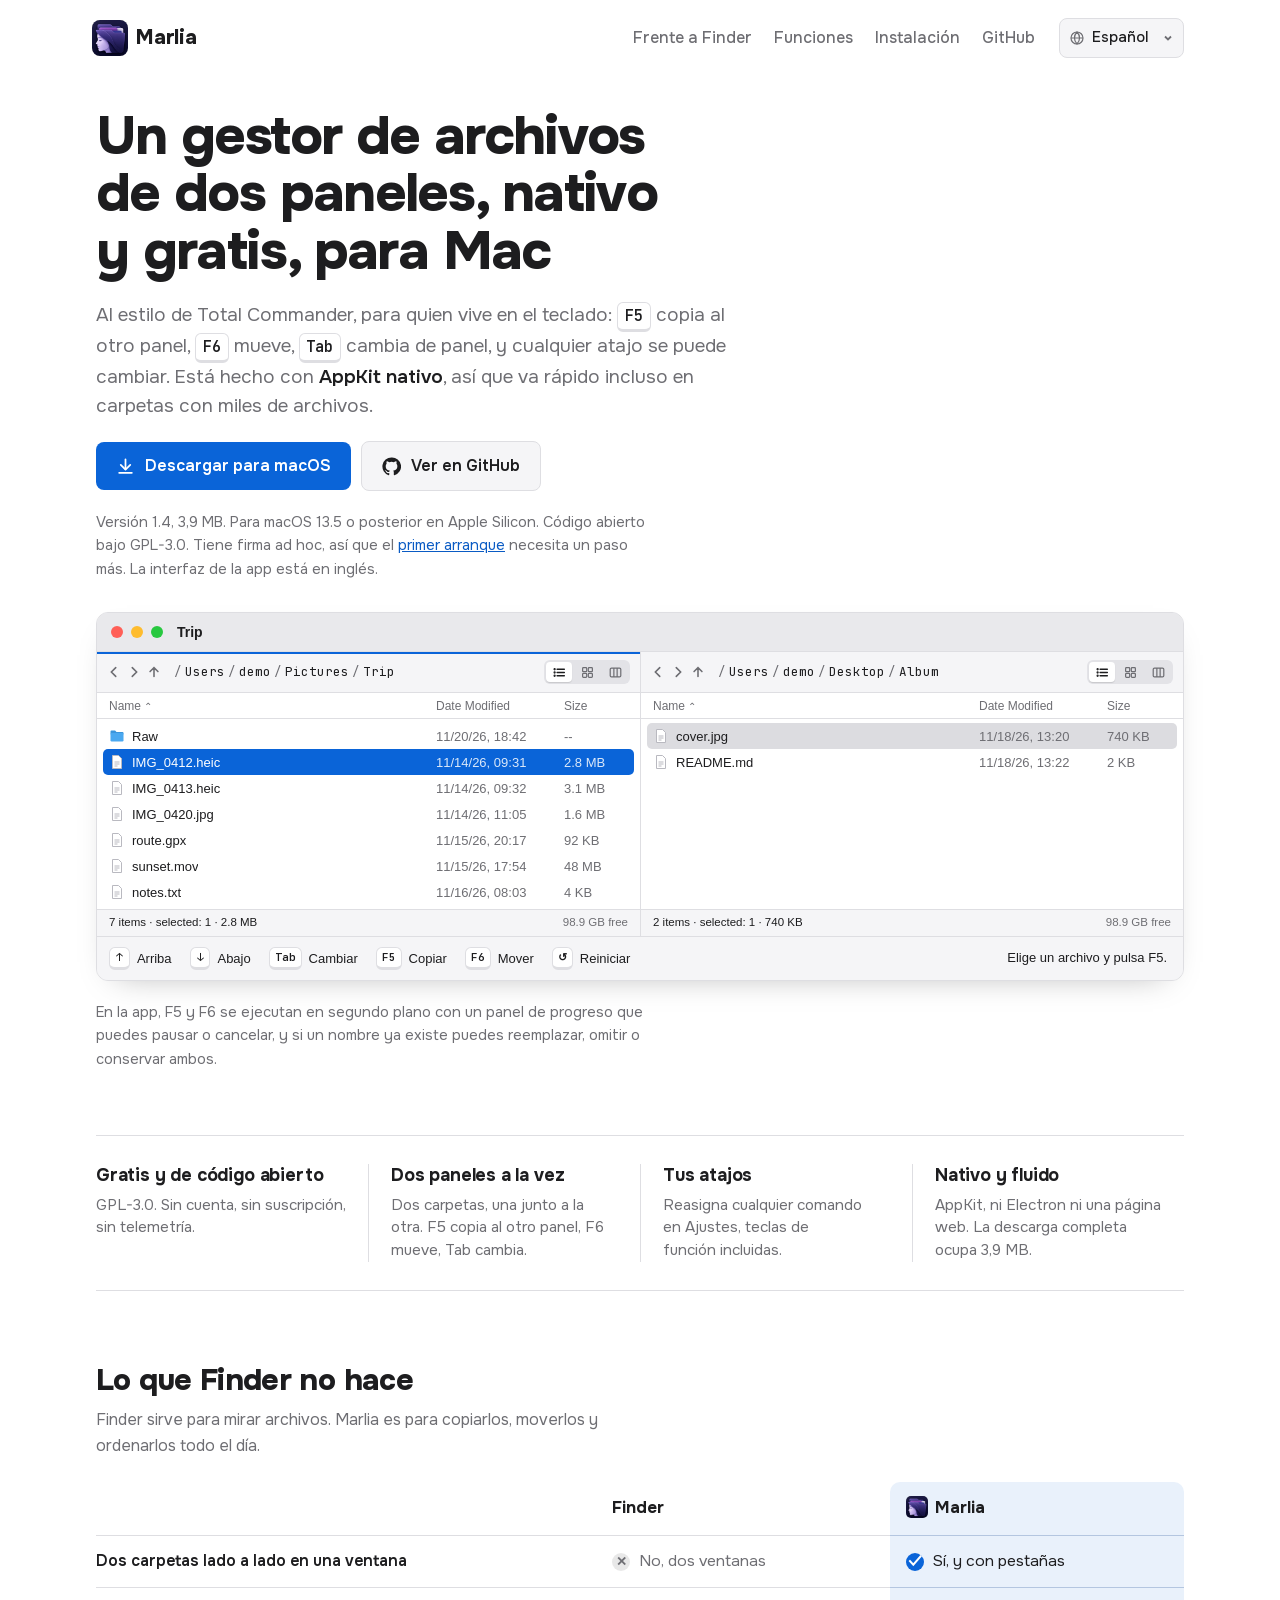
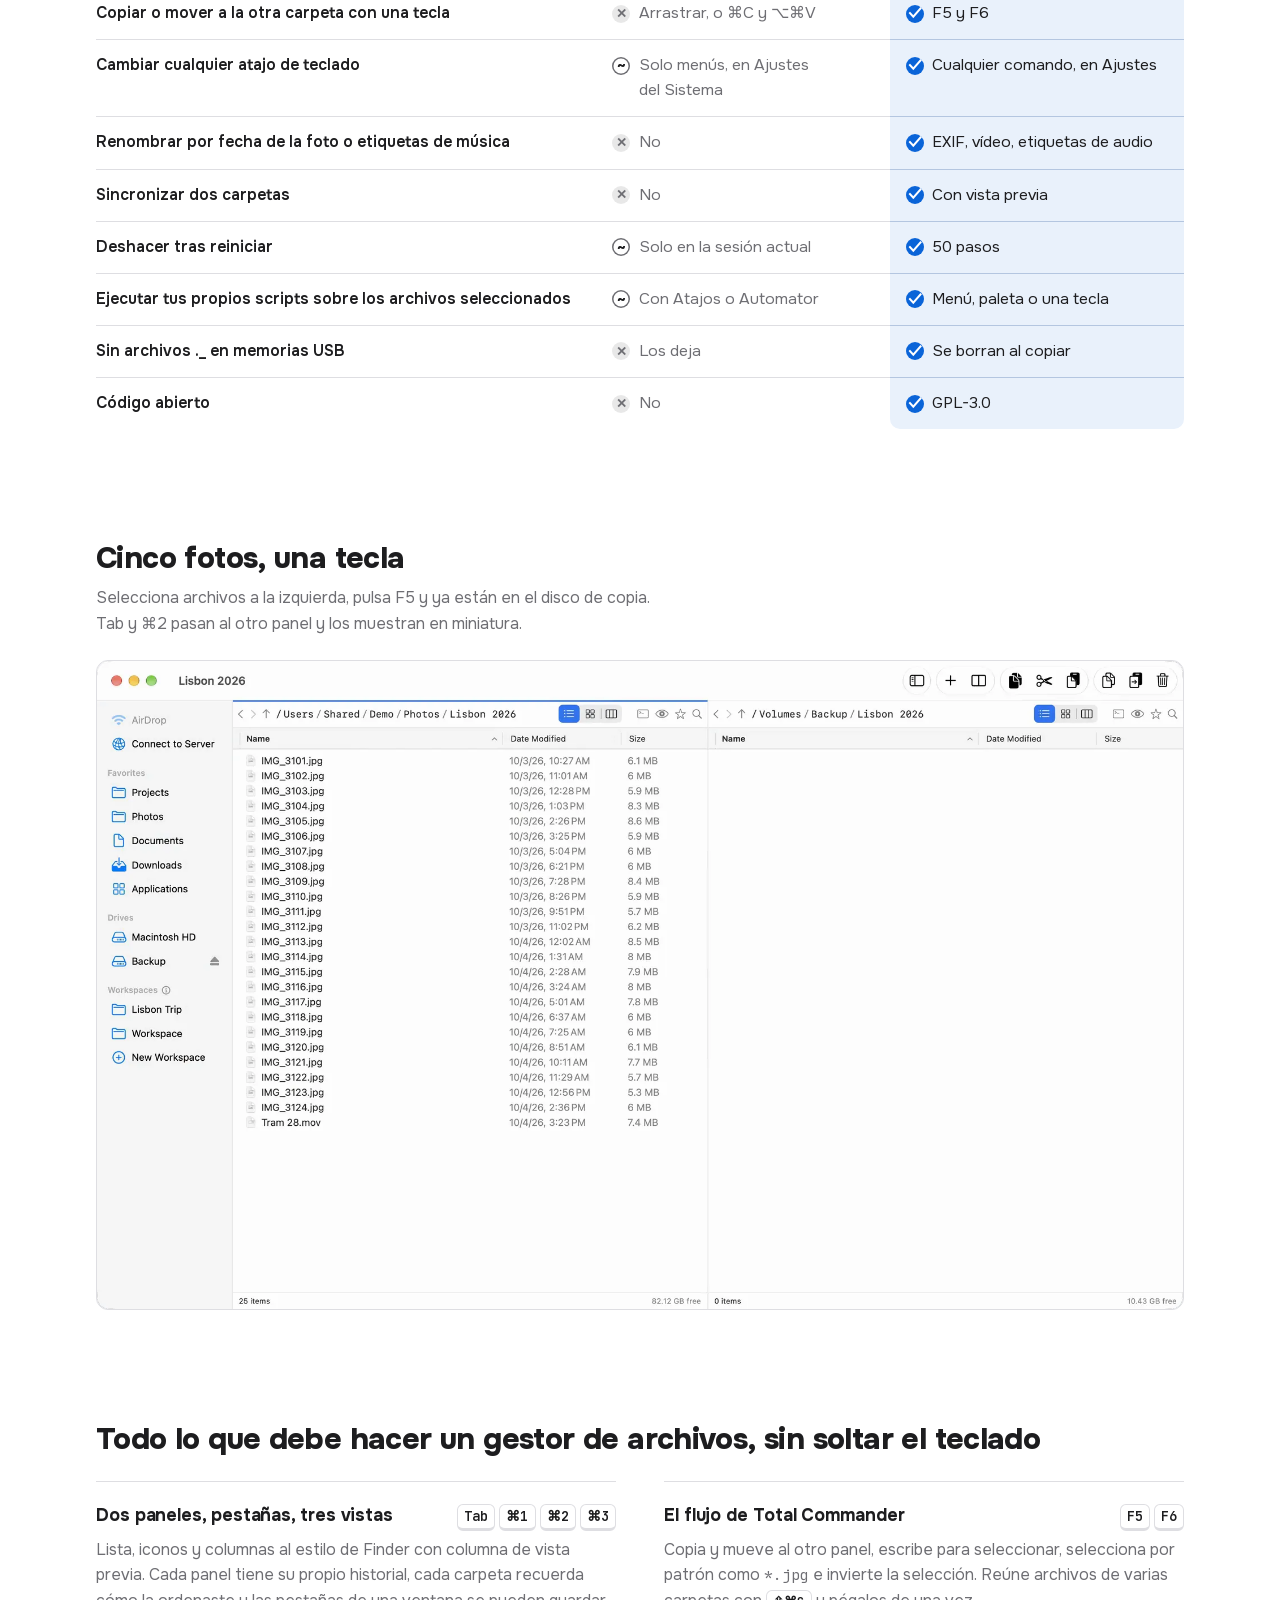
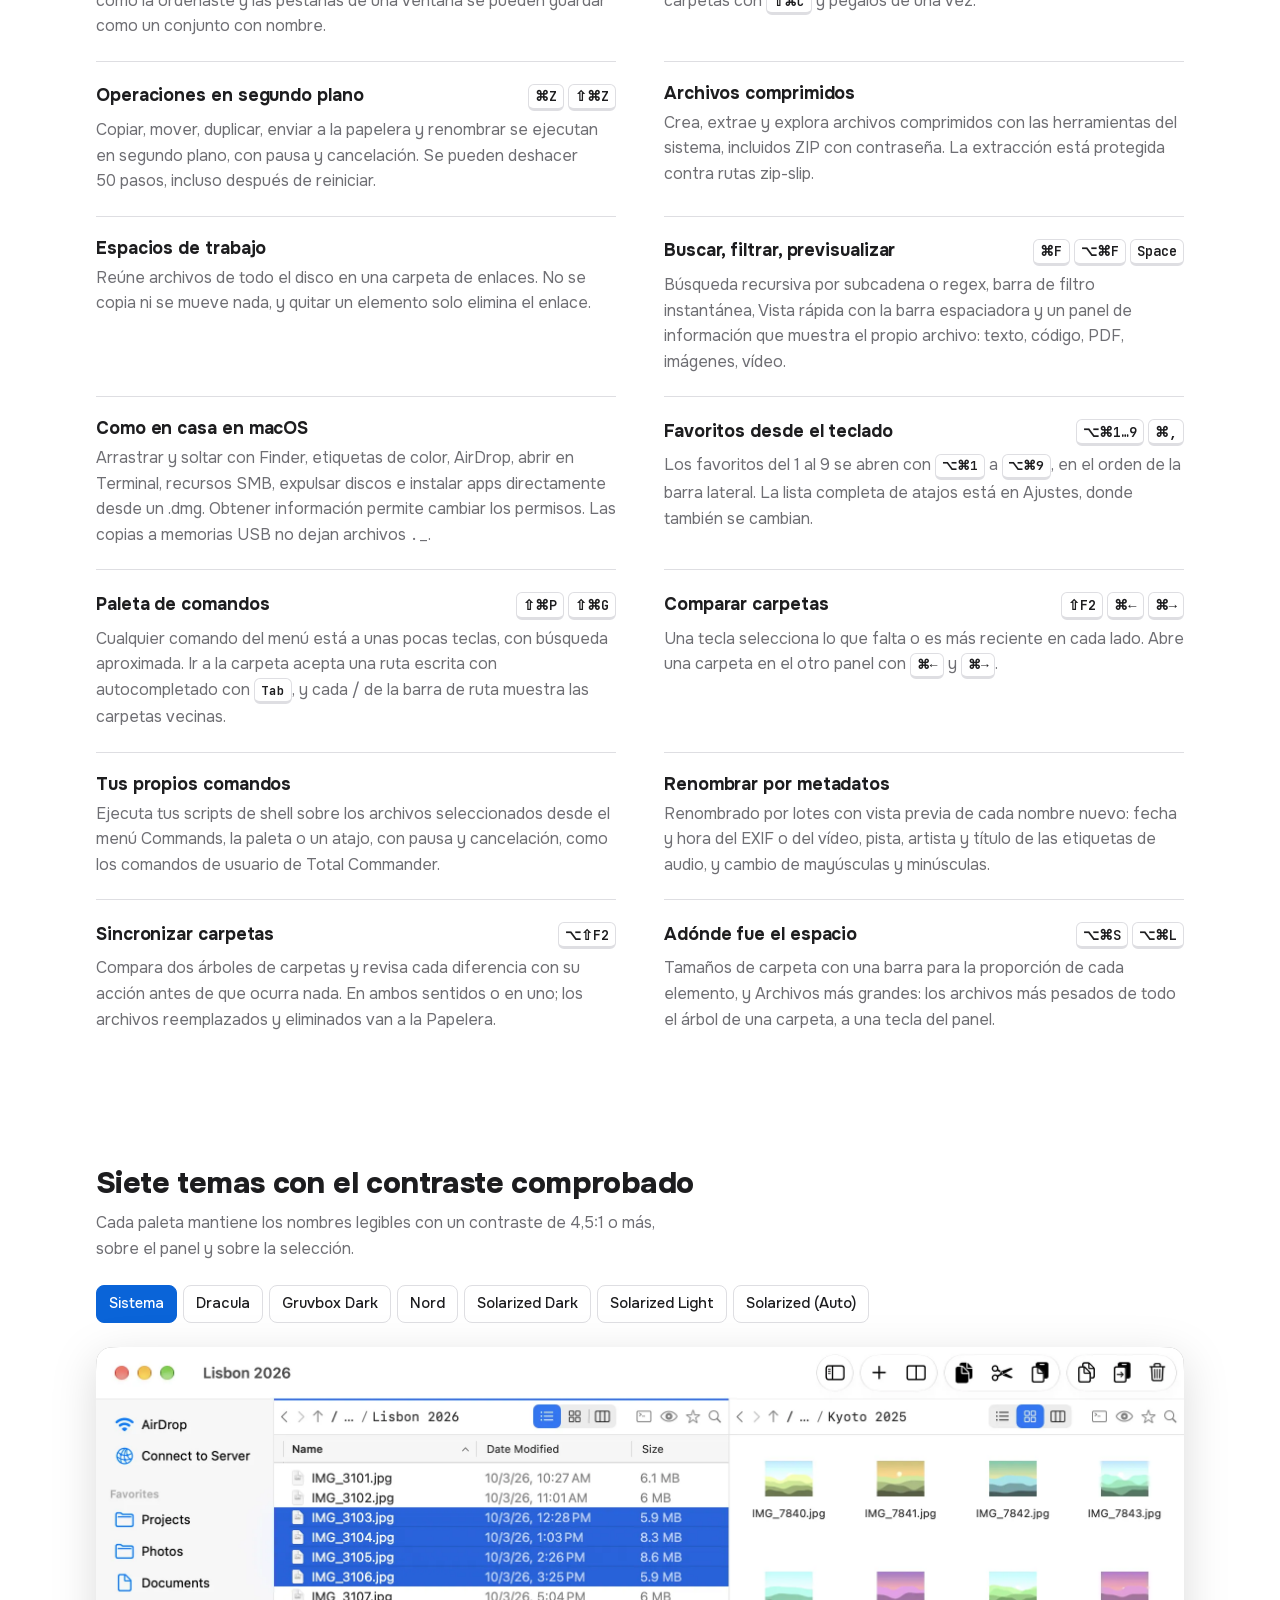
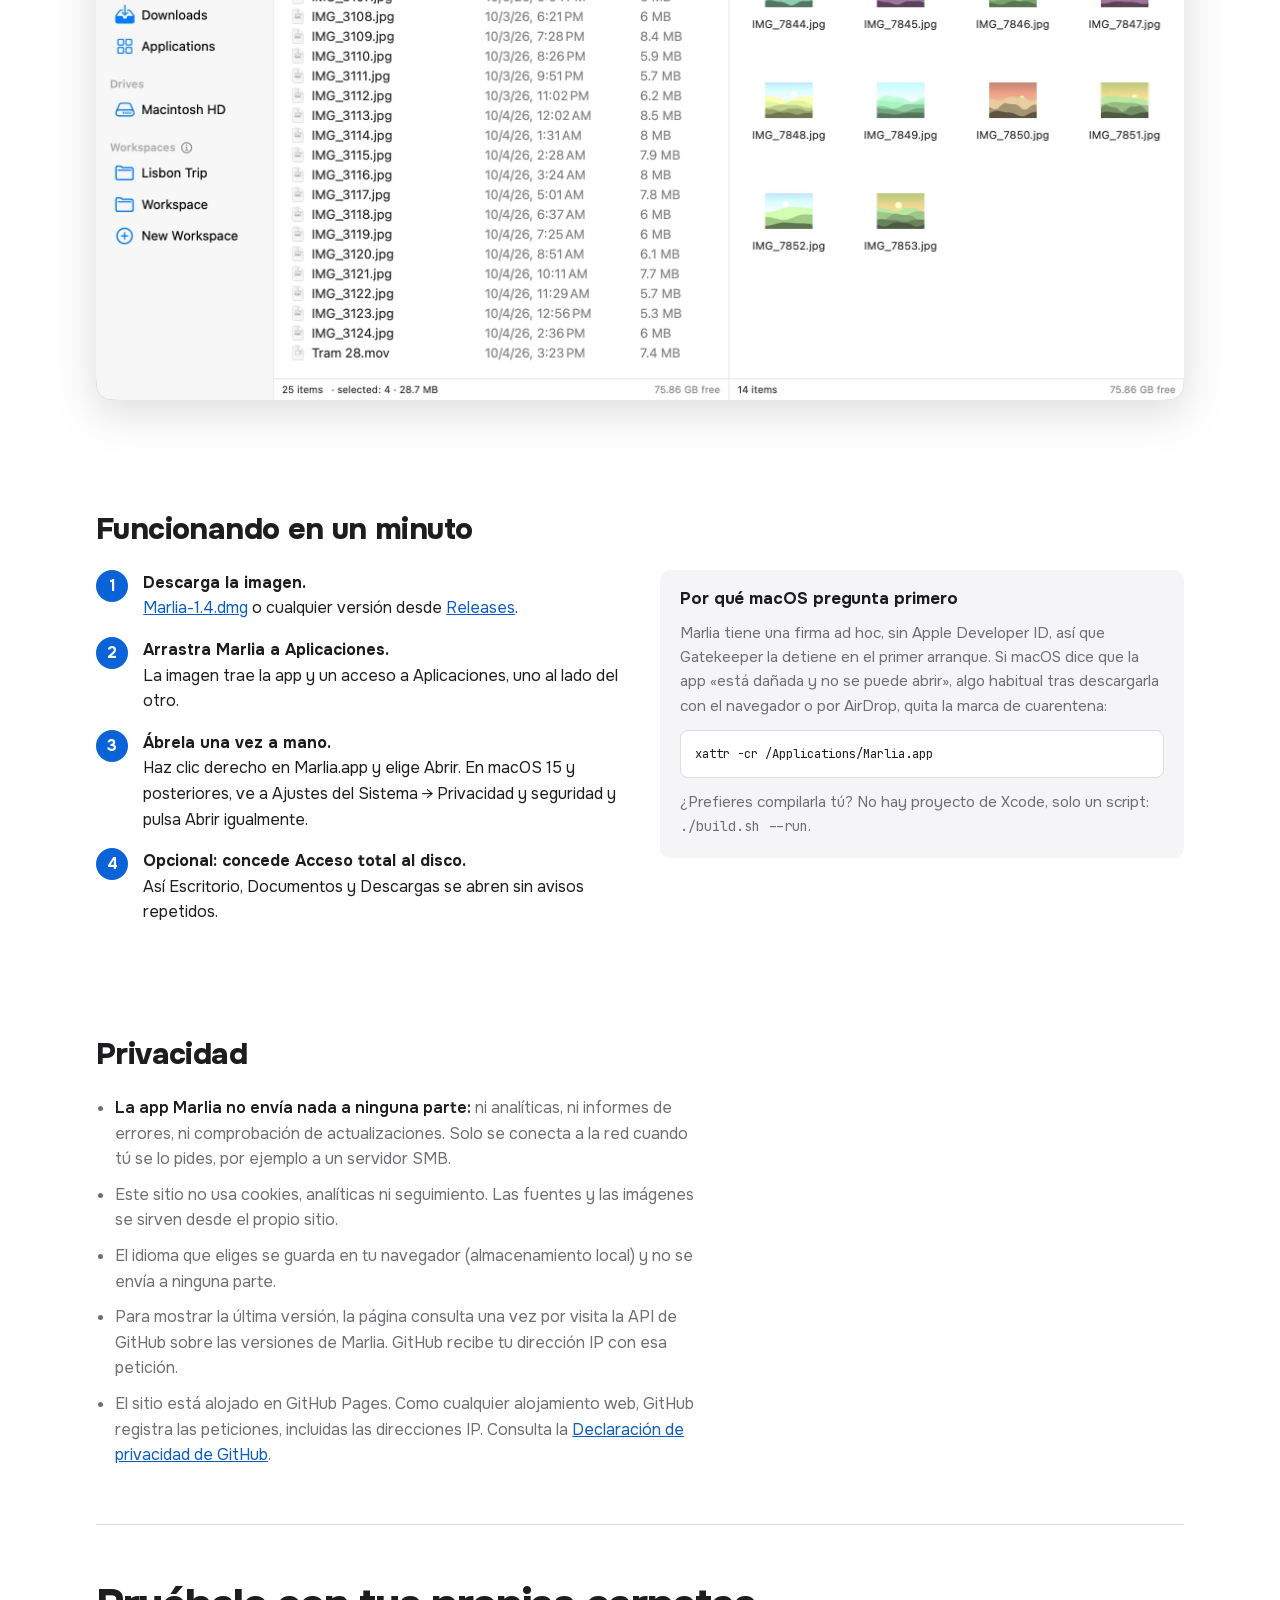
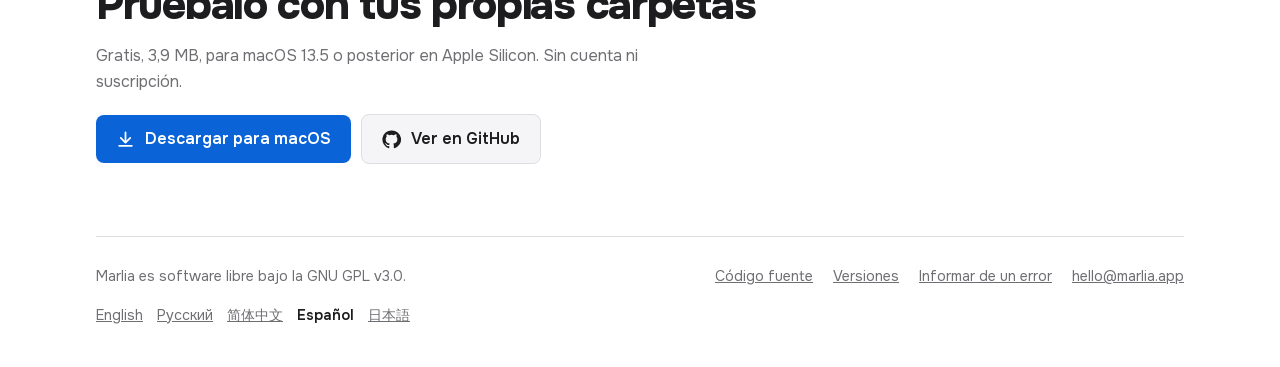
==== commit f08e1784: "landing: real screenshots of the seven themes The Themes section swaps its schematic tiles for one s" ====
--- a/docs/es/index.html
+++ b/docs/es/index.html
@@ -49,6 +49,8 @@
   --accent-ink: #ffffff;
   --sel-tint: color-mix(in srgb, var(--accent) 9%, var(--paper));
   --win-shadow: 0 12px 32px -20px rgba(0, 0, 0, 0.35);
+  /* the screenshot keeps the window's rounded transparent corners, so its shadow follows them */
+  --shot-shadow: drop-shadow(0 0 0.5px rgba(0, 0, 0, 0.35)) drop-shadow(0 12px 22px rgba(0, 0, 0, 0.14));
   --code-bg: #f5f5f7;
 
   /* replica of Marlia's System theme (follows the page's light/dark, like the app follows macOS) */
@@ -90,6 +92,7 @@
     --accent-text: #5aa2ff;
     --sel-tint: color-mix(in srgb, var(--accent) 24%, var(--paper));
     --win-shadow: none;
+    --shot-shadow: none;
     --code-bg: #2a2a2c;
     --m-pane: #1e1e1f;
     --m-chrome: #2a2a2c;
@@ -121,6 +124,7 @@
   --accent-text: #5aa2ff;
   --sel-tint: color-mix(in srgb, var(--accent) 24%, var(--paper));
   --win-shadow: none;
+  --shot-shadow: none;
   --code-bg: #2a2a2c;
   --m-pane: #1e1e1f;
   --m-chrome: #2a2a2c;
@@ -431,29 +435,23 @@
 .cmp .part::before { content: "~"; content: "~" / ""; color: var(--ink); box-shadow: inset 0 0 0 1.5px var(--muted); }
 
 /* ---------- themes ---------- */
-/* Seven equal cards, 4 + 3 (2 per row on a phone). Fixed columns rather than auto-fill, which
-   made them narrow enough to cut off the Auto card's text. These are samples of the app's
-   palettes, so they keep their own colours. */
-.themes { display: grid; grid-template-columns: repeat(4, minmax(0, 1fr)); gap: 12px; }
-.theme {
-  border-radius: 10px;
-  padding: 12px;
-  font-family: var(--f-ui);
-  font-size: 0.82rem;
-  display: grid;
-  gap: 4px;
+/* One real screenshot of the app and a picker of the seven themes; a pick swaps the picture
+   (it loads on demand). System and Solarized (Auto) follow the page's light/dark, as they
+   follow macOS in the app. */
+.theme-pick { display: flex; flex-wrap: wrap; gap: 6px; }
+.theme-pick button {
+  font: inherit; font-size: 0.92rem; font-weight: 500;
+  padding: 6px 12px;
+  border-radius: 8px;
   border: 1px solid var(--line);
-  align-content: start;
-}
-.theme .row { padding: 2px 6px; border-radius: 4px; white-space: nowrap; overflow: hidden; text-overflow: ellipsis; }
-.theme .label { margin-top: 6px; font-family: var(--f-body); font-weight: 600; font-size: 0.9rem; }
-.theme-system { background: var(--m-pane); color: var(--m-text); }
-.theme-system .sel { background: var(--m-sel); color: var(--m-sel-text); }
-/* Solarized (Auto) switches with the system: shown as its light and dark palettes side by side. */
-.theme-split { padding: 0; overflow: hidden; grid-template-columns: 1fr 1fr; gap: 0; background: var(--surface); }
-.theme-split .half { padding: 12px 6px 10px 12px; display: grid; gap: 4px; min-width: 0; }
-.theme-split .half + .half { padding: 12px 12px 10px 6px; }
-.theme-split .label { grid-column: 1 / -1; margin: 0; padding: 8px 12px 10px; color: var(--ink); }
+  background: var(--paper);
+  color: var(--ink);
+  cursor: pointer;
+}
+.theme-pick button:hover { border-color: var(--muted); }
+.theme-pick button[aria-pressed="true"] { background: var(--accent); border-color: var(--accent); color: var(--accent-ink); }
+.theme-shot { margin: 0; }
+.theme-shot img { width: 100%; height: auto; aspect-ratio: 2200 / 1320; vertical-align: top; filter: var(--shot-shadow); }
 
 /* ---------- install ---------- */
 .install { display: grid; grid-template-columns: minmax(0, 1fr) minmax(0, 1fr); gap: 40px; align-items: start; }
@@ -515,7 +513,6 @@
   .pillars { grid-template-columns: repeat(2, minmax(0, 1fr)); row-gap: 24px; }
   .pillar:nth-child(3) { padding-left: 0; border-left: 0; }
   .features { grid-template-columns: 1fr; }
-  .themes { grid-template-columns: repeat(2, minmax(0, 1fr)); }
   .install { grid-template-columns: 1fr; }
   .top nav { display: none; }
 }
@@ -526,7 +523,6 @@
   .m-head, .m-row { grid-template-columns: minmax(0, 1fr) 64px; }
   .m-head .d, .m-row .d { display: none; }
   .demo-log { margin-left: 0; width: 100%; padding: 2px 6px 4px; }
-  .theme-split { grid-column: 1 / -1; }
 }
 @media (max-width: 560px) {
   .hero { padding-top: 24px; }
@@ -745,15 +741,19 @@
         <h2 id="themes-h" data-t="th.h2">Siete temas con el contraste comprobado</h2>
         <p data-t="th.p">Cada paleta mantiene los nombres legibles con un contraste de 4,5:1 o más, sobre el panel y sobre la selección.</p>
       </div>
-      <div class="themes">
-        <div class="theme theme-system"><div class="row">Documents</div><div class="row sel">report.pdf</div><div class="row">notes.md</div><div class="label" data-t="th.system">Sistema</div></div>
-        <div class="theme" style="background:#282a36;color:#f8f8f2;border-color:#282a36"><div class="row">Documents</div><div class="row" style="background:#44475a">report.pdf</div><div class="row">notes.md</div><div class="label" style="color:#bd93f9">Dracula</div></div>
-        <div class="theme" style="background:#282828;color:#ebdbb2;border-color:#282828"><div class="row">Documents</div><div class="row" style="background:#504945">report.pdf</div><div class="row">notes.md</div><div class="label" style="color:#fe8019">Gruvbox Dark</div></div>
-        <div class="theme" style="background:#2e3440;color:#d8dee9;border-color:#2e3440"><div class="row">Documents</div><div class="row" style="background:#434c5e">report.pdf</div><div class="row">notes.md</div><div class="label" style="color:#88c0d0">Nord</div></div>
-        <div class="theme" style="background:#002b36;color:#eee8d5;border-color:#002b36"><div class="row">Documents</div><div class="row" style="background:rgba(38,139,210,.4)">report.pdf</div><div class="row">notes.md</div><div class="label" style="color:#268bd2">Solarized Dark</div></div>
-        <div class="theme" style="background:#fdf6e3;color:#073642;border-color:#eee8d5"><div class="row">Documents</div><div class="row" style="background:rgba(38,139,210,.35)">report.pdf</div><div class="row">notes.md</div><div class="label" style="color:#1f6fa8">Solarized Light</div></div>
-        <div class="theme theme-split" style="border-color:#eee8d5"><div class="half" style="background:#fdf6e3;color:#073642"><div class="row">Documents</div><div class="row" style="background:rgba(38,139,210,.35)">report.pdf</div><div class="row">notes.md</div></div><div class="half" style="background:#002b36;color:#eee8d5"><div class="row">Documents</div><div class="row" style="background:rgba(38,139,210,.4)">report.pdf</div><div class="row">notes.md</div></div><div class="label">Solarized (Auto)</div></div>
-      </div>
+      <div class="theme-pick" role="group" aria-labelledby="themes-h">
+        <button type="button" data-shot="system" aria-pressed="true" data-t="th.system">Sistema</button>
+        <button type="button" data-shot="dracula" aria-pressed="false">Dracula</button>
+        <button type="button" data-shot="gruvbox-dark" aria-pressed="false">Gruvbox Dark</button>
+        <button type="button" data-shot="nord" aria-pressed="false">Nord</button>
+        <button type="button" data-shot="solarized-dark" aria-pressed="false">Solarized Dark</button>
+        <button type="button" data-shot="solarized-light" aria-pressed="false">Solarized Light</button>
+        <button type="button" data-shot="solarized-auto" aria-pressed="false">Solarized (Auto)</button>
+      </div>
+      <figure class="theme-shot">
+        <img class="only-light" src="../media/theme-system-light.webp" width="2200" height="1320" data-alt="th.alt" alt="Una ventana de Marlia con el tema elegido: lista a la izquierda, miniaturas a la derecha, barra lateral y ambos paneles con los colores del tema." loading="lazy">
+        <img class="only-dark" src="../media/theme-system-dark.webp" width="2200" height="1320" data-alt="th.alt" alt="Una ventana de Marlia con el tema elegido: lista a la izquierda, miniaturas a la derecha, barra lateral y ambos paneles con los colores del tema." loading="lazy">
+      </figure>
     </section>
 
     <section class="section" id="install">
@@ -817,7 +817,7 @@
 </div>
 
 <script type="application/json" id="i18n">
-{"es":{"nav.compare":"Frente a Finder","nav.features":"Funciones","nav.install":"Instalación","lang":"Idioma","hero.h1":"Un gestor de archivos de dos paneles, nativo y gratis, para Mac","hero.lede":"Al estilo de Total Commander, para quien vive en el teclado: <kbd>F5<\/kbd> copia al otro panel, <kbd>F6<\/kbd> mueve, <kbd>Tab<\/kbd> cambia de panel, y cualquier atajo se puede cambiar. Está hecho con <strong>AppKit nativo<\/strong>, así que va rápido incluso en carpetas con miles de archivos.","hero.dl":"Descargar para macOS","hero.gh":"Ver en GitHub","hero.req":"Versión {ver}, {size}. Para macOS 13.5 o posterior en Apple Silicon.","hero.meta":"Código abierto bajo GPL-3.0. Tiene firma ad hoc, así que el <a href=\"#install\">primer arranque<\/a> necesita un paso más.","hero.uiEn":" La interfaz de la app está en inglés.","pill.aria":"Por qué Marlia","f1b":"Gratis y de código abierto","f1s":"GPL-3.0. Sin cuenta, sin suscripción, sin telemetría.","f2b":"Dos paneles a la vez","f2s":"Dos carpetas, una junto a la otra. F5 copia al otro panel, F6 mueve, Tab cambia.","f3b":"Tus atajos","f3s":"Reasigna cualquier comando en Ajustes, teclas de función incluidas.","f4b":"Nativo y fluido","f4s":"AppKit, ni Electron ni una página web. La descarga completa ocupa {size}.","demo.aria":"Demo interactiva. Las flechas seleccionan, Tab cambia de panel, F5 copia, F6 mueve; tras Esc, Tab sale de la demo.","k.up":"Arriba","k.down":"Abajo","k.switch":"Cambiar","k.copy":"Copiar","k.move":"Mover","k.reset":"Reiniciar","demo.hint":"En la app, F5 y F6 se ejecutan en segundo plano con un panel de progreso que puedes pausar o cancelar, y si un nombre ya existe puedes reemplazar, omitir o conservar ambos.","log.ready":"Elige un archivo y pulsa F5.","log.L":"Panel activo: izquierdo.","log.R":"Panel activo: derecho.","log.copied":"Se copió {n} a {p}.","log.moved":"Se movió {n} a {p}.","log.kept":"{n} ya existe allí; se conservaron ambos como {m}.","log.pick":"Primero elige un archivo. En esta demo las carpetas no se mueven.","cmp.h2":"Lo que Finder no hace","cmp.p":"Finder sirve para mirar archivos. Marlia es para copiarlos, moverlos y ordenarlos todo el día.","cmp.r1":"Dos carpetas lado a lado en una ventana","cmp.r1f":"No, dos ventanas","cmp.r1m":"Sí, y con pestañas","cmp.r2":"Copiar o mover a la otra carpeta con una tecla","cmp.r2f":"Arrastrar, o ⌘C y ⌥⌘V","cmp.r2m":"F5 y F6","cmp.r3":"Cambiar cualquier atajo de teclado","cmp.r3f":"Solo menús, en Ajustes del Sistema","cmp.r3m":"Cualquier comando, en Ajustes","cmp.r4":"Renombrar por fecha de la foto o etiquetas de música","cmp.r4f":"No","cmp.r4m":"EXIF, vídeo, etiquetas de audio","cmp.r5":"Sincronizar dos carpetas","cmp.r5f":"No","cmp.r5m":"Con vista previa","cmp.r6":"Deshacer tras reiniciar","cmp.r6f":"Solo en la sesión actual","cmp.r6m":"50 pasos","cmp.r7":"Ejecutar tus propios scripts sobre los archivos seleccionados","cmp.r7f":"Con Atajos o Automator","cmp.r7m":"Menú, paleta o una tecla","cmp.r8":"Sin archivos ._ en memorias USB","cmp.r8f":"Los deja","cmp.r8m":"Se borran al copiar","cmp.r9":"Código abierto","cmp.r9f":"No","cmp.r9m":"GPL-3.0","feat.h2":"Todo lo que debe hacer un gestor de archivos, sin soltar el teclado","ft1h":"Dos paneles, pestañas, tres vistas","ft1p":"Lista, iconos y columnas al estilo de Finder con columna de vista previa. Cada panel tiene su propio historial, cada carpeta recuerda cómo la ordenaste y las pestañas de una ventana se pueden guardar como un conjunto con nombre.","ft2h":"El flujo de Total Commander","ft2p":"Copia y mueve al otro panel, escribe para seleccionar, selecciona por patrón como <code>*.jpg<\/code> e invierte la selección. Reúne archivos de varias carpetas con <kbd>⇧⌘C<\/kbd> y pégalos de una vez.","ft3h":"Operaciones en segundo plano","ft3p":"Copiar, mover, duplicar, enviar a la papelera y renombrar se ejecutan en segundo plano, con pausa y cancelación. Se pueden deshacer 50 pasos, incluso después de reiniciar.","ft4h":"Archivos comprimidos","ft4p":"Crea, extrae y explora archivos comprimidos con las herramientas del sistema, incluidos ZIP con contraseña. La extracción está protegida contra rutas zip-slip.","ft5h":"Espacios de trabajo","ft5p":"Reúne archivos de todo el disco en una carpeta de enlaces. No se copia ni se mueve nada, y quitar un elemento solo elimina el enlace.","ft6h":"Buscar, filtrar, previsualizar","ft6p":"Búsqueda recursiva por subcadena o regex, barra de filtro instantánea, Vista rápida con la barra espaciadora y un panel de información que muestra el propio archivo: texto, código, PDF, imágenes, vídeo.","ft7h":"Como en casa en macOS","ft7p":"Arrastrar y soltar con Finder, etiquetas de color, AirDrop, abrir en Terminal, recursos SMB, expulsar discos e instalar apps directamente desde un .dmg. Obtener información permite cambiar los permisos. Las copias a memorias USB no dejan archivos <code>._<\/code>.","ft8h":"Favoritos desde el teclado","ft8p":"Los favoritos del 1 al 9 se abren con <kbd>⌥⌘1<\/kbd> a <kbd>⌥⌘9<\/kbd>, en el orden de la barra lateral. La lista completa de atajos está en Ajustes, donde también se cambian.","ft9h":"Paleta de comandos","ft9p":"Cualquier comando del menú está a unas pocas teclas, con búsqueda aproximada. Ir a la carpeta acepta una ruta escrita con autocompletado con <kbd>Tab<\/kbd>, y cada / de la barra de ruta muestra las carpetas vecinas.","ft10h":"Comparar carpetas","ft10p":"Una tecla selecciona lo que falta o es más reciente en cada lado. Abre una carpeta en el otro panel con <kbd>⌘←<\/kbd> y <kbd>⌘→<\/kbd>.","ft11h":"Tus propios comandos","ft11p":"Ejecuta tus scripts de shell sobre los archivos seleccionados desde el menú Commands, la paleta o un atajo, con pausa y cancelación, como los comandos de usuario de Total Commander.","ft12h":"Renombrar por metadatos","ft12p":"Renombrado por lotes con vista previa de cada nombre nuevo: fecha y hora del EXIF o del vídeo, pista, artista y título de las etiquetas de audio, y cambio de mayúsculas y minúsculas.","ft13h":"Sincronizar carpetas","ft13p":"Compara dos árboles de carpetas y revisa cada diferencia con su acción antes de que ocurra nada. En ambos sentidos o en uno; los archivos reemplazados y eliminados van a la Papelera.","ft14h":"Adónde fue el espacio","ft14p":"Tamaños de carpeta con una barra para la proporción de cada elemento, y Archivos más grandes: los archivos más pesados de todo el árbol de una carpeta, a una tecla del panel.","th.h2":"Siete temas con el contraste comprobado","th.p":"Cada paleta mantiene los nombres legibles con un contraste de 4,5:1 o más, sobre el panel y sobre la selección.","th.system":"Sistema","in.h2":"Funcionando en un minuto","s1b":"Descarga la imagen.","s1t":"{DMG} o cualquier versión desde {REL}.","s2b":"Arrastra Marlia a Aplicaciones.","s2t":"La imagen trae la app y un acceso a Aplicaciones, uno al lado del otro.","s3b":"Ábrela una vez a mano.","s3t":"Haz clic derecho en Marlia.app y elige Abrir. En macOS 15 y posteriores, ve a Ajustes del Sistema → Privacidad y seguridad y pulsa Abrir igualmente.","s4b":"Opcional: concede Acceso total al disco.","s4t":"Así Escritorio, Documentos y Descargas se abren sin avisos repetidos.","note.h":"Por qué macOS pregunta primero","note.p1":"Marlia tiene una firma ad hoc, sin Apple Developer ID, así que Gatekeeper la detiene en el primer arranque. Si macOS dice que la app «está dañada y no se puede abrir», algo habitual tras descargarla con el navegador o por AirDrop, quita la marca de cuarentena:","note.p2":"¿Prefieres compilarla tú? No hay proyecto de Xcode, solo un script: <code>./build.sh --run<\/code>.","foot.lic":"Marlia es software libre bajo la GNU GPL v3.0.","foot.src":"Código fuente","foot.rel":"Versiones","foot.bug":"Informar de un error","end.h2":"Pruébalo con tus propias carpetas","end.p":"Gratis, {size}, para macOS 13.5 o posterior en Apple Silicon. Sin cuenta ni suscripción.","tour.h2":"Cinco fotos, una tecla","tour.p":"Selecciona archivos a la izquierda, pulsa F5 y ya están en el disco de copia. Tab y ⌘2 pasan al otro panel y los muestran en miniatura.","tour.aria":"Vídeo: se seleccionan cinco fotos, se copian con F5 a un disco de copia y se muestran en miniatura.","priv.h2":"Privacidad","priv.1":"<strong>La app Marlia no envía nada a ninguna parte:<\/strong> ni analíticas, ni informes de errores, ni comprobación de actualizaciones. Solo se conecta a la red cuando tú se lo pides, por ejemplo a un servidor SMB.","priv.2":"Este sitio no usa cookies, analíticas ni seguimiento. Las fuentes y las imágenes se sirven desde el propio sitio.","priv.3":"El idioma que eliges se guarda en tu navegador (almacenamiento local) y no se envía a ninguna parte.","priv.4":"Para mostrar la última versión, la página consulta una vez por visita la API de GitHub sobre las versiones de Marlia. GitHub recibe tu dirección IP con esa petición.","priv.5":"El sitio está alojado en GitHub Pages. Como cualquier alojamiento web, GitHub registra las peticiones, incluidas las direcciones IP. Consulta la <a href=\"https://docs.github.com/en/site-policy/privacy-policies/github-general-privacy-statement\" target=\"_blank\" rel=\"noopener\">Declaración de privacidad de GitHub<\/a>.","meta.title":"Marlia: gestor de archivos gratuito de dos paneles para Mac, al estilo de Total Commander","meta.desc":"Gestor de archivos de dos paneles para Mac, gratis y de código abierto. F5 copia, F6 mueve y cualquier atajo se puede reasignar. AppKit nativo y fluido.","langs":"Idiomas"}}
+{"es":{"nav.compare":"Frente a Finder","nav.features":"Funciones","nav.install":"Instalación","lang":"Idioma","hero.h1":"Un gestor de archivos de dos paneles, nativo y gratis, para Mac","hero.lede":"Al estilo de Total Commander, para quien vive en el teclado: <kbd>F5<\/kbd> copia al otro panel, <kbd>F6<\/kbd> mueve, <kbd>Tab<\/kbd> cambia de panel, y cualquier atajo se puede cambiar. Está hecho con <strong>AppKit nativo<\/strong>, así que va rápido incluso en carpetas con miles de archivos.","hero.dl":"Descargar para macOS","hero.gh":"Ver en GitHub","hero.req":"Versión {ver}, {size}. Para macOS 13.5 o posterior en Apple Silicon.","hero.meta":"Código abierto bajo GPL-3.0. Tiene firma ad hoc, así que el <a href=\"#install\">primer arranque<\/a> necesita un paso más.","hero.uiEn":" La interfaz de la app está en inglés.","pill.aria":"Por qué Marlia","f1b":"Gratis y de código abierto","f1s":"GPL-3.0. Sin cuenta, sin suscripción, sin telemetría.","f2b":"Dos paneles a la vez","f2s":"Dos carpetas, una junto a la otra. F5 copia al otro panel, F6 mueve, Tab cambia.","f3b":"Tus atajos","f3s":"Reasigna cualquier comando en Ajustes, teclas de función incluidas.","f4b":"Nativo y fluido","f4s":"AppKit, ni Electron ni una página web. La descarga completa ocupa {size}.","demo.aria":"Demo interactiva. Las flechas seleccionan, Tab cambia de panel, F5 copia, F6 mueve; tras Esc, Tab sale de la demo.","k.up":"Arriba","k.down":"Abajo","k.switch":"Cambiar","k.copy":"Copiar","k.move":"Mover","k.reset":"Reiniciar","demo.hint":"En la app, F5 y F6 se ejecutan en segundo plano con un panel de progreso que puedes pausar o cancelar, y si un nombre ya existe puedes reemplazar, omitir o conservar ambos.","log.ready":"Elige un archivo y pulsa F5.","log.L":"Panel activo: izquierdo.","log.R":"Panel activo: derecho.","log.copied":"Se copió {n} a {p}.","log.moved":"Se movió {n} a {p}.","log.kept":"{n} ya existe allí; se conservaron ambos como {m}.","log.pick":"Primero elige un archivo. En esta demo las carpetas no se mueven.","cmp.h2":"Lo que Finder no hace","cmp.p":"Finder sirve para mirar archivos. Marlia es para copiarlos, moverlos y ordenarlos todo el día.","cmp.r1":"Dos carpetas lado a lado en una ventana","cmp.r1f":"No, dos ventanas","cmp.r1m":"Sí, y con pestañas","cmp.r2":"Copiar o mover a la otra carpeta con una tecla","cmp.r2f":"Arrastrar, o ⌘C y ⌥⌘V","cmp.r2m":"F5 y F6","cmp.r3":"Cambiar cualquier atajo de teclado","cmp.r3f":"Solo menús, en Ajustes del Sistema","cmp.r3m":"Cualquier comando, en Ajustes","cmp.r4":"Renombrar por fecha de la foto o etiquetas de música","cmp.r4f":"No","cmp.r4m":"EXIF, vídeo, etiquetas de audio","cmp.r5":"Sincronizar dos carpetas","cmp.r5f":"No","cmp.r5m":"Con vista previa","cmp.r6":"Deshacer tras reiniciar","cmp.r6f":"Solo en la sesión actual","cmp.r6m":"50 pasos","cmp.r7":"Ejecutar tus propios scripts sobre los archivos seleccionados","cmp.r7f":"Con Atajos o Automator","cmp.r7m":"Menú, paleta o una tecla","cmp.r8":"Sin archivos ._ en memorias USB","cmp.r8f":"Los deja","cmp.r8m":"Se borran al copiar","cmp.r9":"Código abierto","cmp.r9f":"No","cmp.r9m":"GPL-3.0","feat.h2":"Todo lo que debe hacer un gestor de archivos, sin soltar el teclado","ft1h":"Dos paneles, pestañas, tres vistas","ft1p":"Lista, iconos y columnas al estilo de Finder con columna de vista previa. Cada panel tiene su propio historial, cada carpeta recuerda cómo la ordenaste y las pestañas de una ventana se pueden guardar como un conjunto con nombre.","ft2h":"El flujo de Total Commander","ft2p":"Copia y mueve al otro panel, escribe para seleccionar, selecciona por patrón como <code>*.jpg<\/code> e invierte la selección. Reúne archivos de varias carpetas con <kbd>⇧⌘C<\/kbd> y pégalos de una vez.","ft3h":"Operaciones en segundo plano","ft3p":"Copiar, mover, duplicar, enviar a la papelera y renombrar se ejecutan en segundo plano, con pausa y cancelación. Se pueden deshacer 50 pasos, incluso después de reiniciar.","ft4h":"Archivos comprimidos","ft4p":"Crea, extrae y explora archivos comprimidos con las herramientas del sistema, incluidos ZIP con contraseña. La extracción está protegida contra rutas zip-slip.","ft5h":"Espacios de trabajo","ft5p":"Reúne archivos de todo el disco en una carpeta de enlaces. No se copia ni se mueve nada, y quitar un elemento solo elimina el enlace.","ft6h":"Buscar, filtrar, previsualizar","ft6p":"Búsqueda recursiva por subcadena o regex, barra de filtro instantánea, Vista rápida con la barra espaciadora y un panel de información que muestra el propio archivo: texto, código, PDF, imágenes, vídeo.","ft7h":"Como en casa en macOS","ft7p":"Arrastrar y soltar con Finder, etiquetas de color, AirDrop, abrir en Terminal, recursos SMB, expulsar discos e instalar apps directamente desde un .dmg. Obtener información permite cambiar los permisos. Las copias a memorias USB no dejan archivos <code>._<\/code>.","ft8h":"Favoritos desde el teclado","ft8p":"Los favoritos del 1 al 9 se abren con <kbd>⌥⌘1<\/kbd> a <kbd>⌥⌘9<\/kbd>, en el orden de la barra lateral. La lista completa de atajos está en Ajustes, donde también se cambian.","ft9h":"Paleta de comandos","ft9p":"Cualquier comando del menú está a unas pocas teclas, con búsqueda aproximada. Ir a la carpeta acepta una ruta escrita con autocompletado con <kbd>Tab<\/kbd>, y cada / de la barra de ruta muestra las carpetas vecinas.","ft10h":"Comparar carpetas","ft10p":"Una tecla selecciona lo que falta o es más reciente en cada lado. Abre una carpeta en el otro panel con <kbd>⌘←<\/kbd> y <kbd>⌘→<\/kbd>.","ft11h":"Tus propios comandos","ft11p":"Ejecuta tus scripts de shell sobre los archivos seleccionados desde el menú Commands, la paleta o un atajo, con pausa y cancelación, como los comandos de usuario de Total Commander.","ft12h":"Renombrar por metadatos","ft12p":"Renombrado por lotes con vista previa de cada nombre nuevo: fecha y hora del EXIF o del vídeo, pista, artista y título de las etiquetas de audio, y cambio de mayúsculas y minúsculas.","ft13h":"Sincronizar carpetas","ft13p":"Compara dos árboles de carpetas y revisa cada diferencia con su acción antes de que ocurra nada. En ambos sentidos o en uno; los archivos reemplazados y eliminados van a la Papelera.","ft14h":"Adónde fue el espacio","ft14p":"Tamaños de carpeta con una barra para la proporción de cada elemento, y Archivos más grandes: los archivos más pesados de todo el árbol de una carpeta, a una tecla del panel.","th.h2":"Siete temas con el contraste comprobado","th.p":"Cada paleta mantiene los nombres legibles con un contraste de 4,5:1 o más, sobre el panel y sobre la selección.","th.system":"Sistema","th.alt":"Una ventana de Marlia con el tema elegido: lista a la izquierda, miniaturas a la derecha, barra lateral y ambos paneles con los colores del tema.","in.h2":"Funcionando en un minuto","s1b":"Descarga la imagen.","s1t":"{DMG} o cualquier versión desde {REL}.","s2b":"Arrastra Marlia a Aplicaciones.","s2t":"La imagen trae la app y un acceso a Aplicaciones, uno al lado del otro.","s3b":"Ábrela una vez a mano.","s3t":"Haz clic derecho en Marlia.app y elige Abrir. En macOS 15 y posteriores, ve a Ajustes del Sistema → Privacidad y seguridad y pulsa Abrir igualmente.","s4b":"Opcional: concede Acceso total al disco.","s4t":"Así Escritorio, Documentos y Descargas se abren sin avisos repetidos.","note.h":"Por qué macOS pregunta primero","note.p1":"Marlia tiene una firma ad hoc, sin Apple Developer ID, así que Gatekeeper la detiene en el primer arranque. Si macOS dice que la app «está dañada y no se puede abrir», algo habitual tras descargarla con el navegador o por AirDrop, quita la marca de cuarentena:","note.p2":"¿Prefieres compilarla tú? No hay proyecto de Xcode, solo un script: <code>./build.sh --run<\/code>.","foot.lic":"Marlia es software libre bajo la GNU GPL v3.0.","foot.src":"Código fuente","foot.rel":"Versiones","foot.bug":"Informar de un error","end.h2":"Pruébalo con tus propias carpetas","end.p":"Gratis, {size}, para macOS 13.5 o posterior en Apple Silicon. Sin cuenta ni suscripción.","tour.h2":"Cinco fotos, una tecla","tour.p":"Selecciona archivos a la izquierda, pulsa F5 y ya están en el disco de copia. Tab y ⌘2 pasan al otro panel y los muestran en miniatura.","tour.aria":"Vídeo: se seleccionan cinco fotos, se copian con F5 a un disco de copia y se muestran en miniatura.","priv.h2":"Privacidad","priv.1":"<strong>La app Marlia no envía nada a ninguna parte:<\/strong> ni analíticas, ni informes de errores, ni comprobación de actualizaciones. Solo se conecta a la red cuando tú se lo pides, por ejemplo a un servidor SMB.","priv.2":"Este sitio no usa cookies, analíticas ni seguimiento. Las fuentes y las imágenes se sirven desde el propio sitio.","priv.3":"El idioma que eliges se guarda en tu navegador (almacenamiento local) y no se envía a ninguna parte.","priv.4":"Para mostrar la última versión, la página consulta una vez por visita la API de GitHub sobre las versiones de Marlia. GitHub recibe tu dirección IP con esa petición.","priv.5":"El sitio está alojado en GitHub Pages. Como cualquier alojamiento web, GitHub registra las peticiones, incluidas las direcciones IP. Consulta la <a href=\"https://docs.github.com/en/site-policy/privacy-policies/github-general-privacy-statement\" target=\"_blank\" rel=\"noopener\">Declaración de privacidad de GitHub<\/a>.","meta.title":"Marlia: gestor de archivos gratuito de dos paneles para Mac, al estilo de Total Commander","meta.desc":"Gestor de archivos de dos paneles para Mac, gratis y de código abierto. F5 copia, F6 mueve y cualquier atajo se puede reasignar. AppKit nativo y fluido.","langs":"Idiomas"}}
 </script>
 
 <script>
@@ -1057,6 +1057,34 @@
     }).observe(box);
   }
 
+  /* Theme picker: each theme's screenshot(s); the light/dark pair follows the page theme. The
+     new picture replaces the old one only once it has loaded, so nothing flashes empty. */
+  const SHOTS = {
+    "system": ["theme-system-light", "theme-system-dark"],
+    "dracula": ["theme-dracula"], "gruvbox-dark": ["theme-gruvbox-dark"], "nord": ["theme-nord"],
+    "solarized-dark": ["theme-solarized-dark"], "solarized-light": ["theme-solarized-light"],
+    /* Auto is Solarized Light/Dark following the system: the same pictures */
+    "solarized-auto": ["theme-solarized-light", "theme-solarized-dark"]
+  };
+  const shotImgs = Array.from(document.querySelectorAll(".theme-shot img"));
+  const pickBtns = Array.from(document.querySelectorAll(".theme-pick button"));
+  pickBtns.forEach(btn => btn.addEventListener("click", () => {
+    const files = SHOTS[btn.dataset.shot];
+    if (!files) return;
+    pickBtns.forEach(b => b.setAttribute("aria-pressed", String(b === btn)));
+    shotImgs.forEach((img, i) => {
+      const src = img.getAttribute("src").replace(/[^/]*$/, "") + files[Math.min(i, files.length - 1)] + ".webp";
+      img.alt = btn.textContent.trim() + ". " + tr("th.alt");
+      /* The latest pick wins: a slower picture from an earlier click must not land on top. */
+      img.dataset.want = src;
+      if (img.getAttribute("src") === src) return;
+      if (getComputedStyle(img).display === "none") { img.setAttribute("src", src); return; }
+      const next = new Image();
+      next.onload = () => { if (img.dataset.want === src) img.setAttribute("src", src); };
+      next.src = src;
+    });
+  }));
+
   /* Tour video: two variants (light/dark), only the one the theme shows is loaded and played,
      and only while it is on screen. With reduced motion it stays on its poster, with controls. */
   const videos = Array.from(document.querySelectorAll("video[data-tour]"));
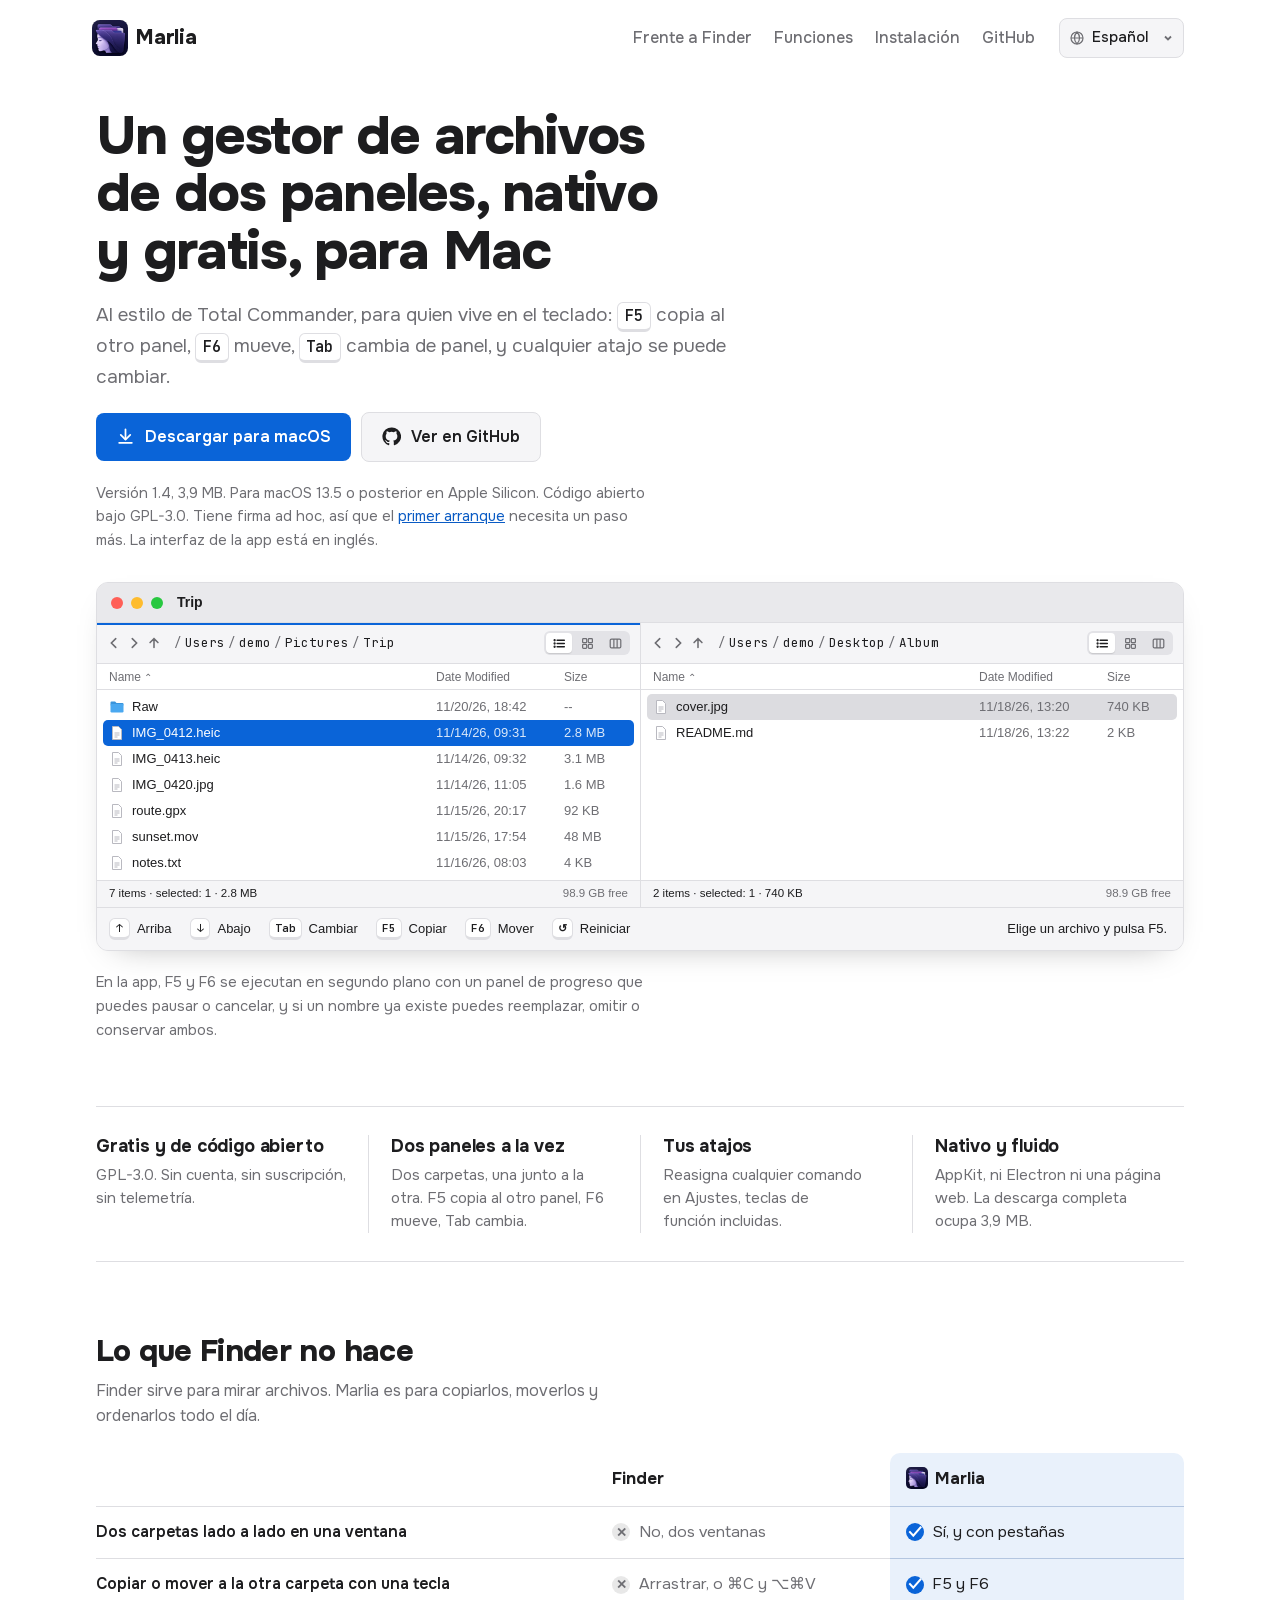
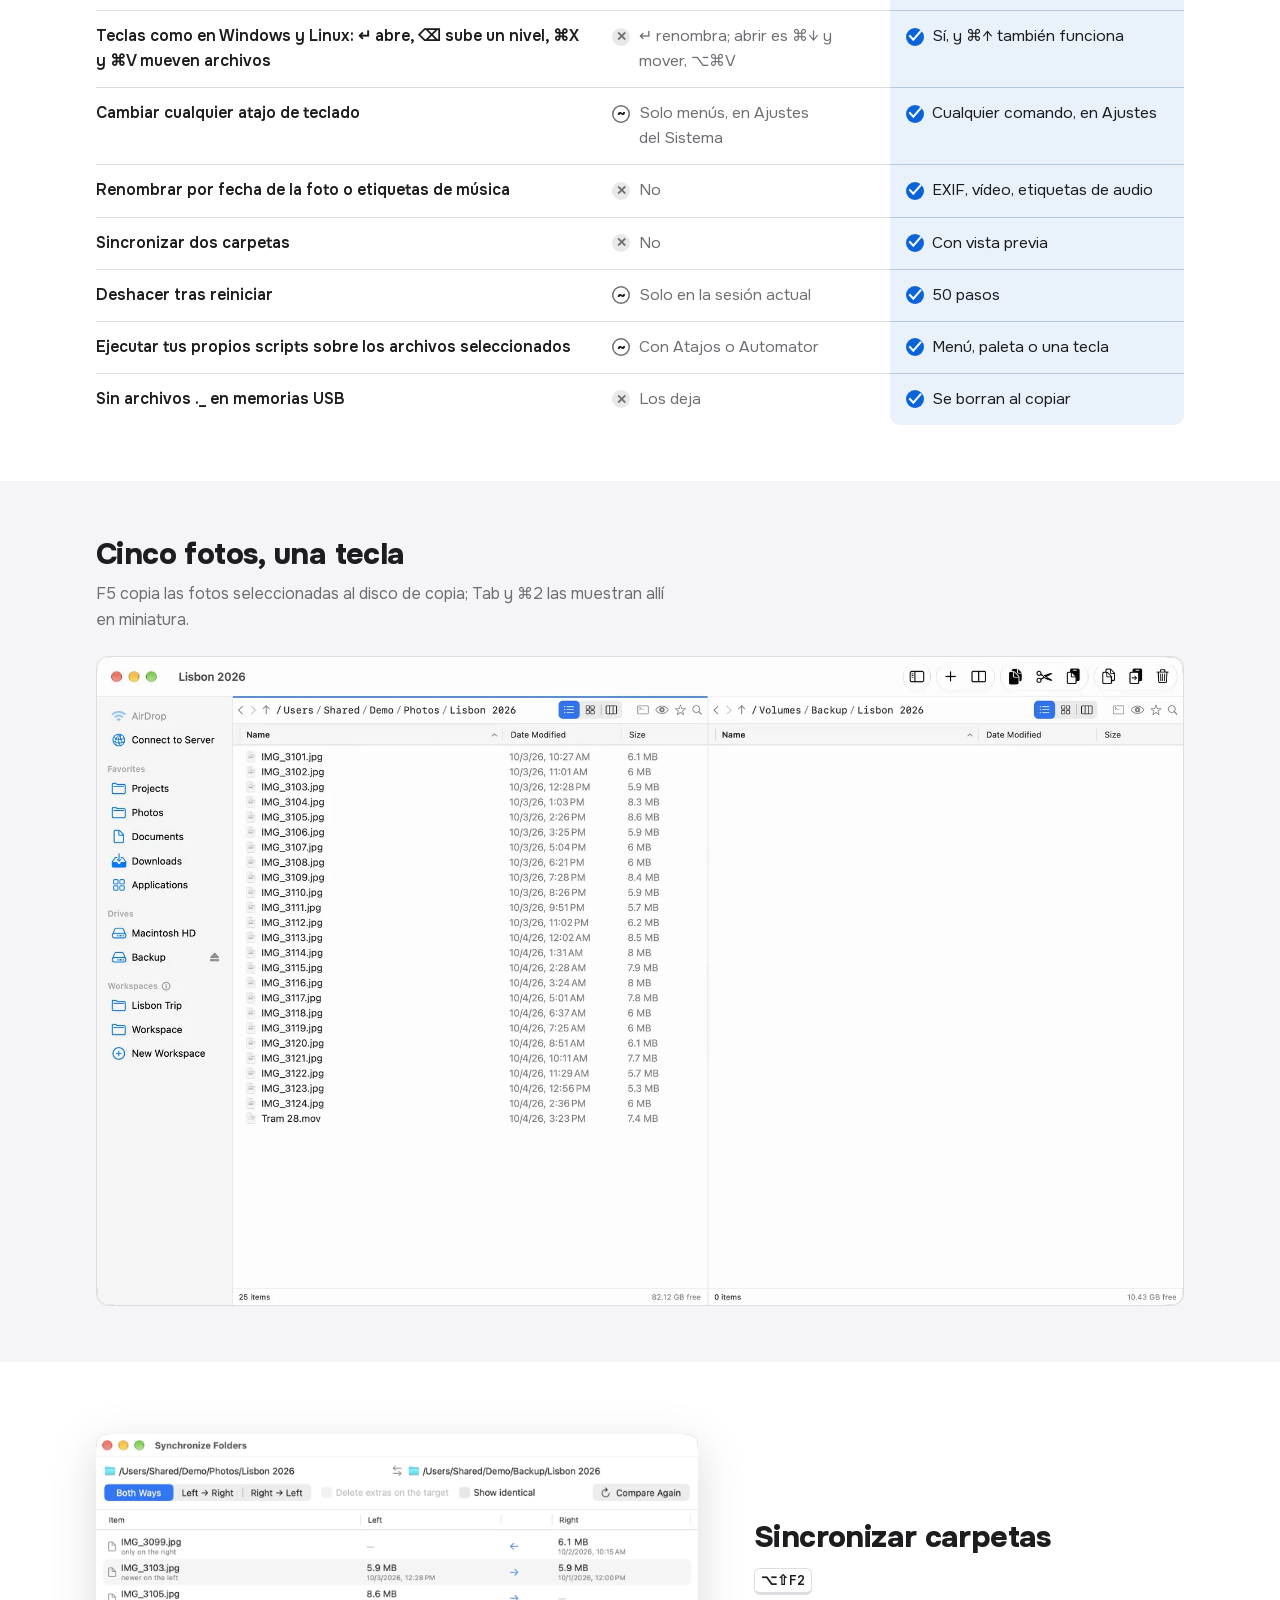
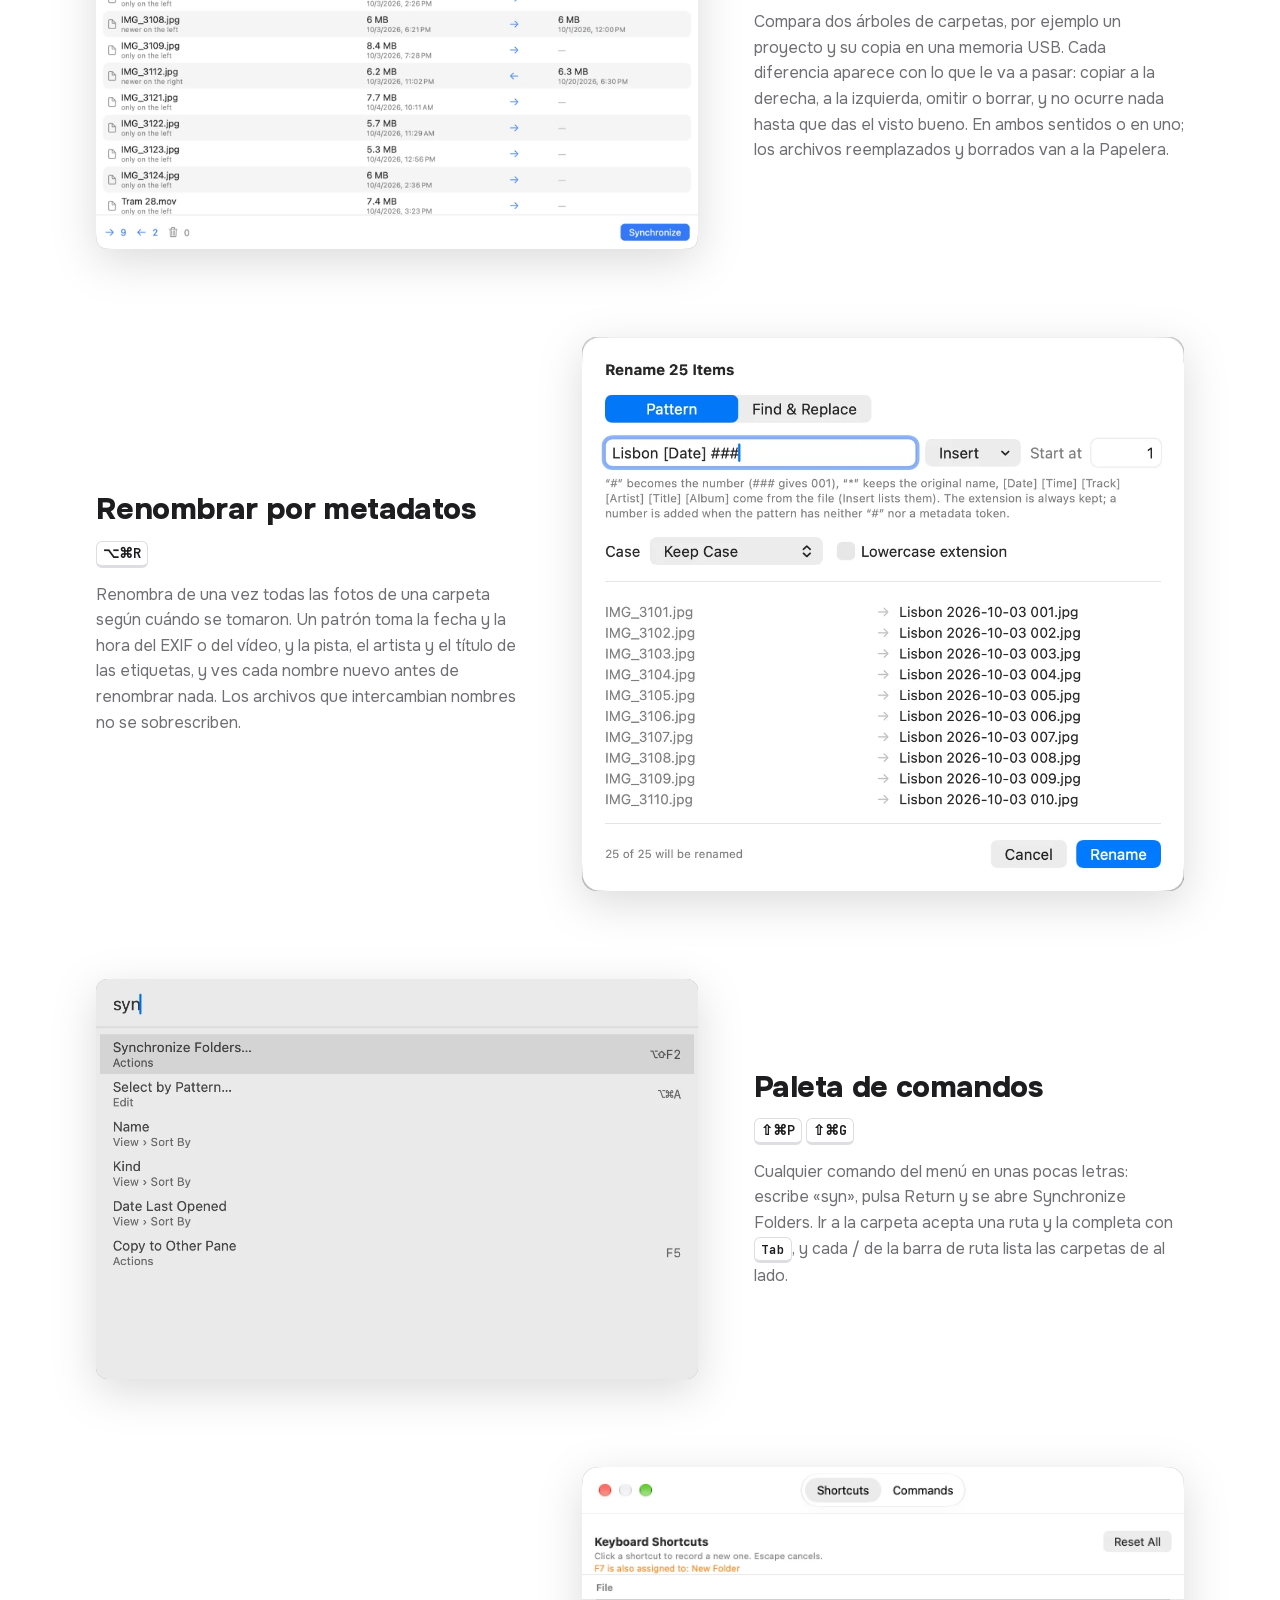
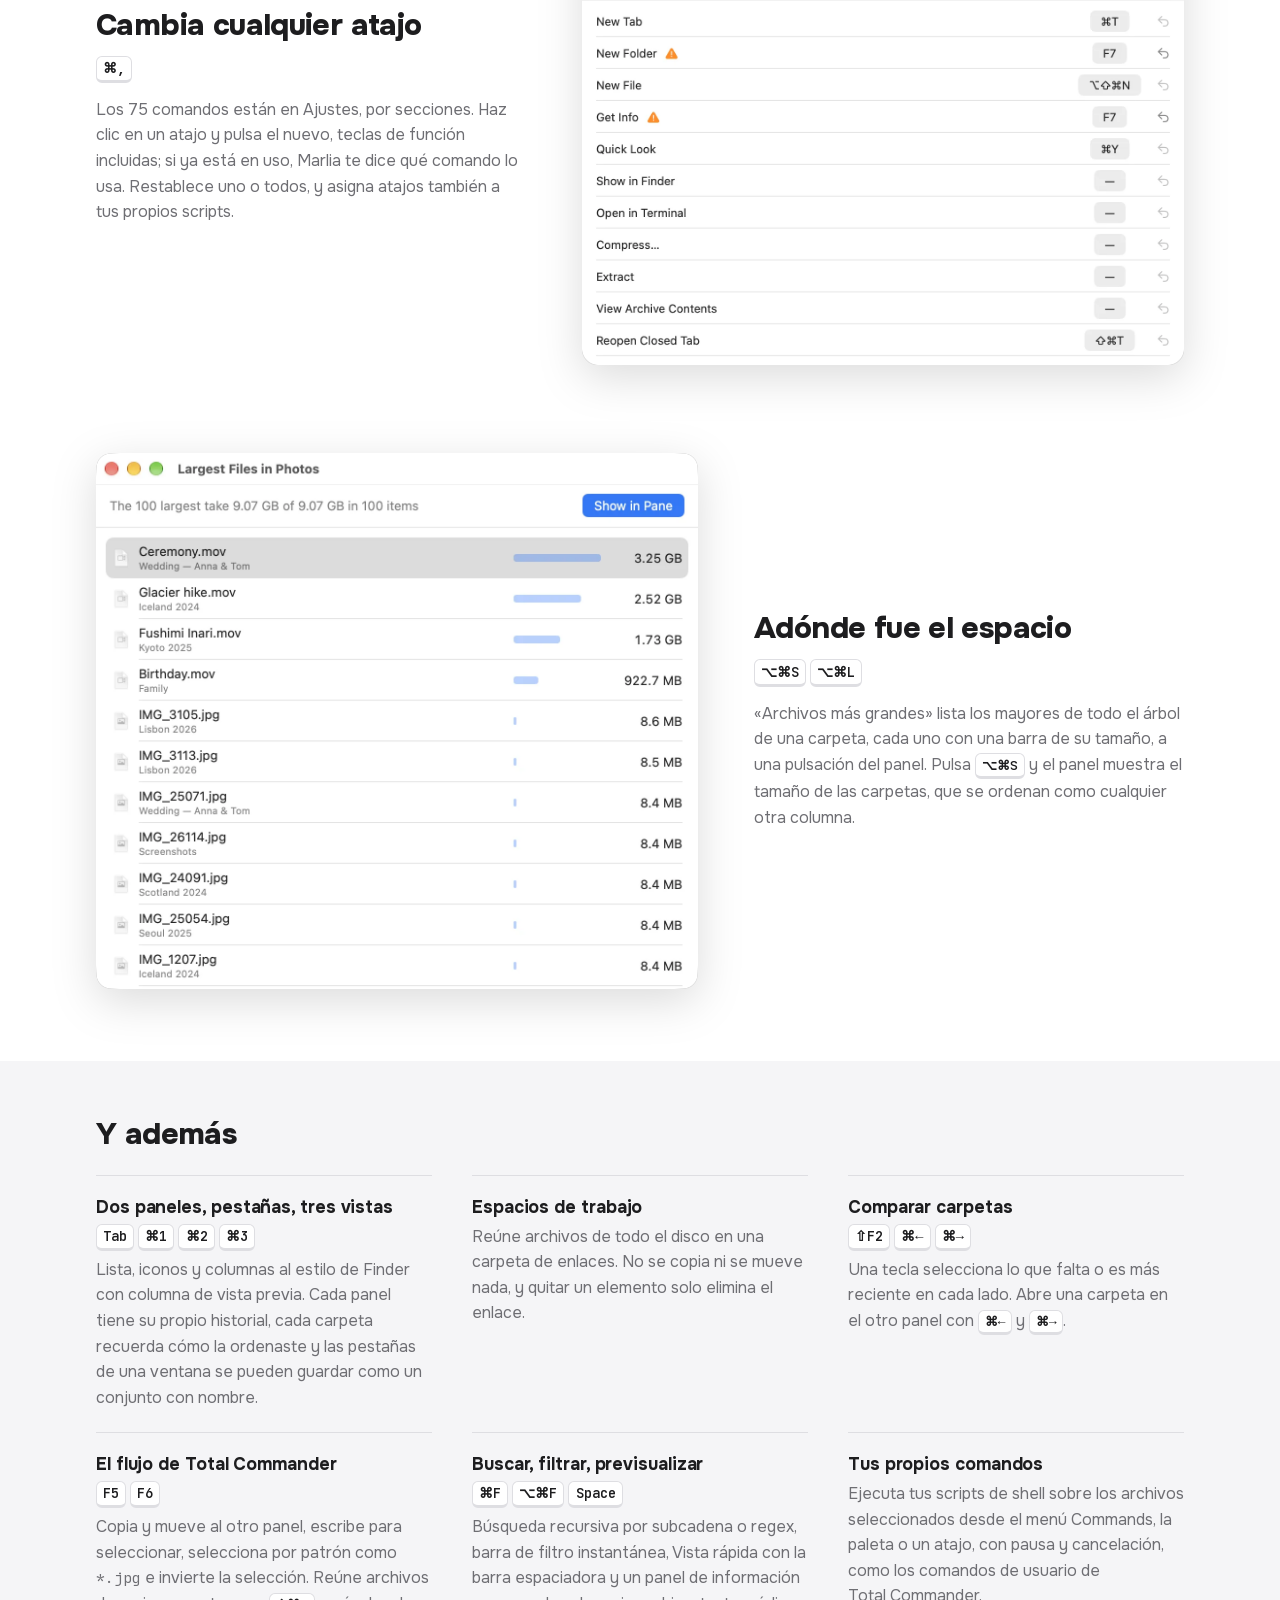
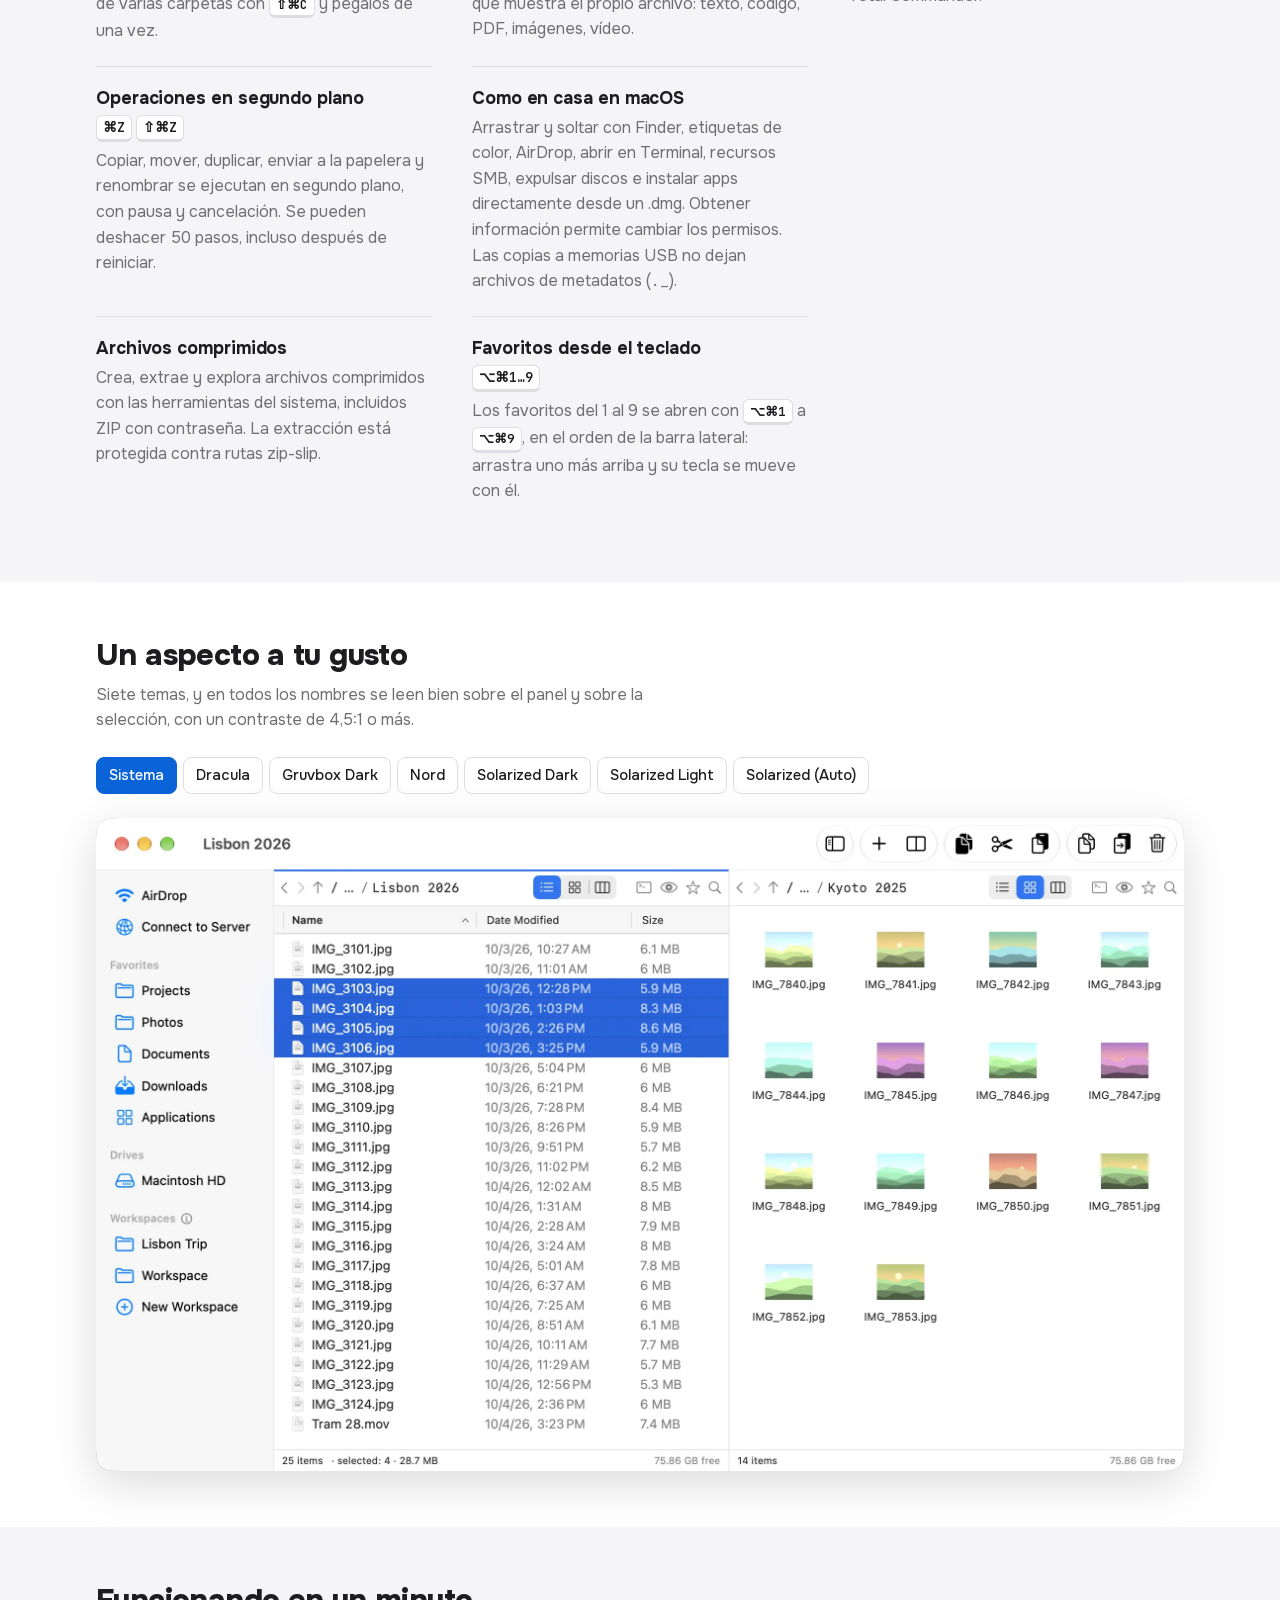
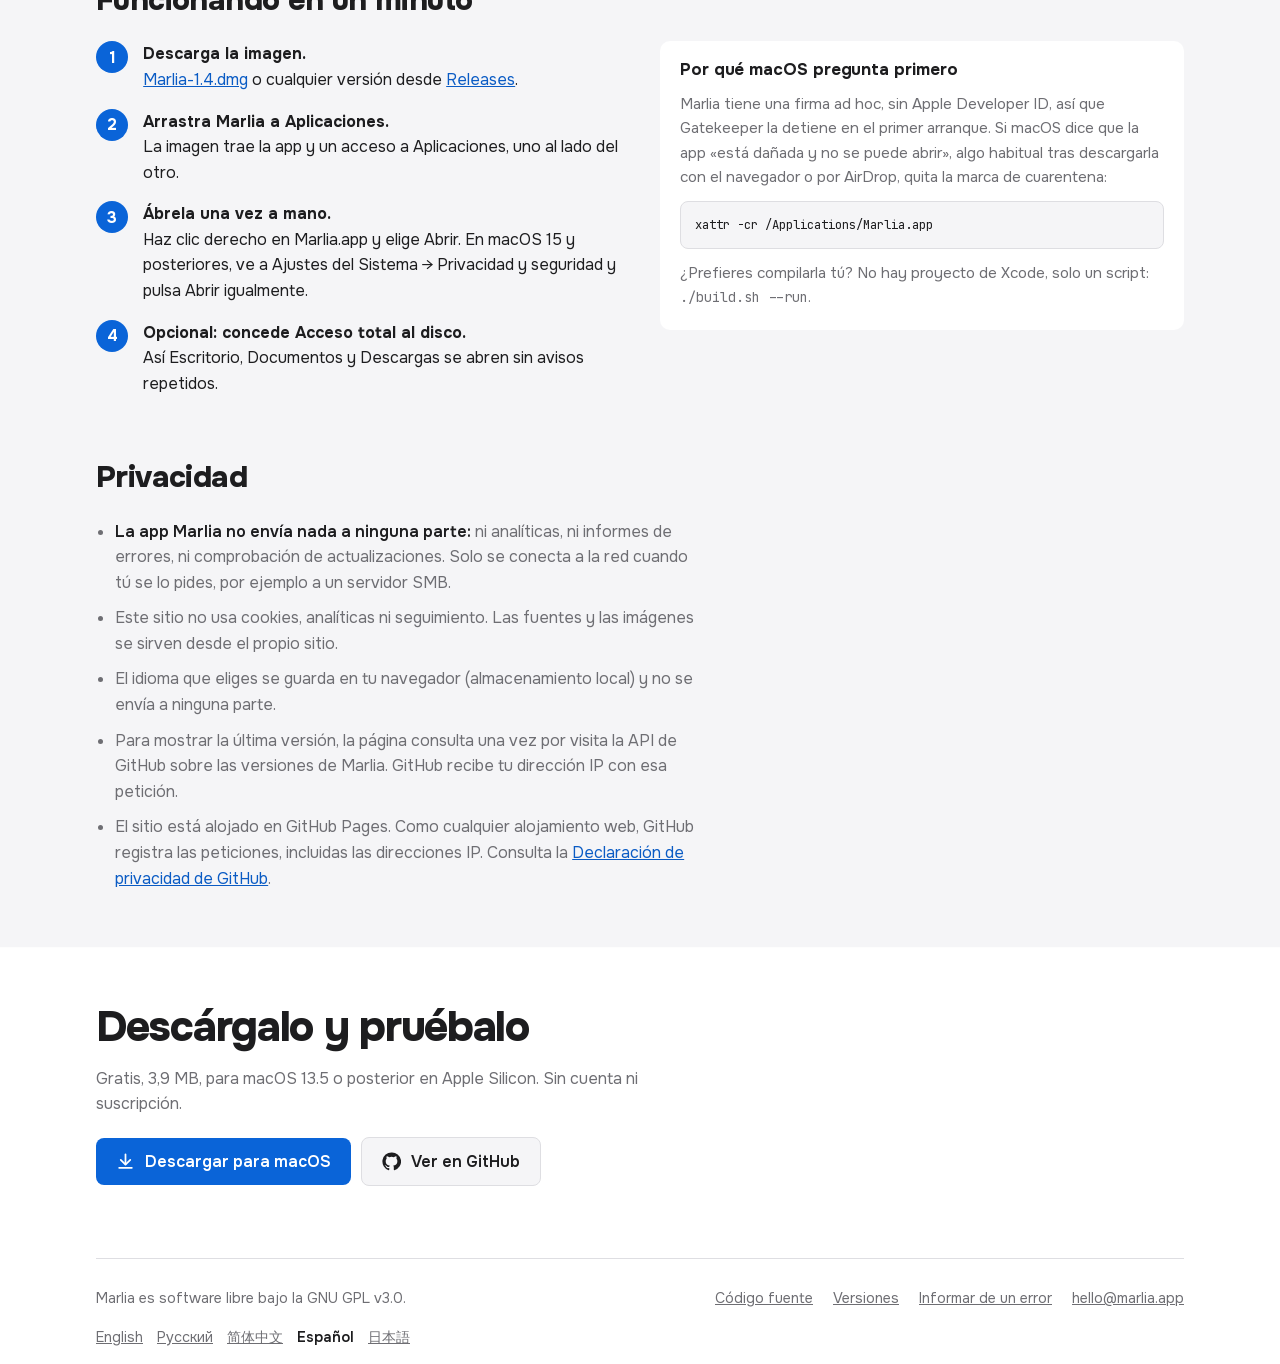
==== commit 1bb529a2: "landing: feature spotlights with screenshots, section bands, Russian proofreading - Five spotlights " ====
--- a/docs/es/index.html
+++ b/docs/es/index.html
@@ -382,20 +382,34 @@
 .key.pressed kbd { background: var(--m-sel); color: var(--m-sel-text); border-color: var(--m-sel); }
 .demo-log { margin-left: auto; padding-inline: 8px; color: var(--m-text); min-height: 1.4em; }
 
-/* ---------- features ---------- */
-.features { display: grid; grid-template-columns: repeat(2, minmax(0, 1fr)); column-gap: 48px; }
-.feature {
-  display: grid;
-  grid-template-columns: 1fr auto;
-  gap: 6px 16px;
-  padding-block: 22px;
-  border-top: 1px solid var(--line);
-  align-items: baseline;
-  align-content: start;
-}
-.feature .tag { display: flex; flex-wrap: wrap; gap: 4px; justify-content: end; }
-.feature .tag kbd { font-size: 0.85rem; }
-.feature p { grid-column: 1 / -1; color: var(--muted); max-width: 36em; }
+/* ---------- bands ---------- */
+/* Sections alternate between the page and a full-width strip in the window-chrome grey: the
+   app's own surfaces, not decoration. The strip is drawn by a spread shadow clipped to the
+   element's height, so it reaches the edges of the window without widening the page. */
+.band { background: var(--surface); box-shadow: 0 0 0 100vmax var(--surface); clip-path: inset(0 -100vmax); }
+.band .tour-video { background: var(--paper); }
+.band + .final { border-top: 0; }
+.band .section + .section { padding-top: 8px; }
+
+/* ---------- spotlights ---------- */
+/* Five features Finder lacks, each with a real screenshot; picture and text swap sides from
+   one to the next. On a narrow screen the picture goes above its text. */
+.spots { display: grid; gap: 88px; padding-block: 72px; }
+.spot { display: grid; grid-template-columns: minmax(0, 7fr) minmax(0, 5fr); gap: 56px; align-items: center; }
+.spot:nth-child(even) { grid-template-columns: minmax(0, 5fr) minmax(0, 7fr); }
+.spot:nth-child(even) .spot-shot { order: 2; }
+.spot-text { display: grid; gap: 14px; justify-items: start; }
+.spot-text p { color: var(--muted); max-width: 30em; }
+.spot-text .tag, .feature .tag { display: flex; flex-wrap: wrap; gap: 4px; }
+.spot-text .tag kbd, .feature .tag kbd { font-size: 0.85rem; }
+.spot-shot { margin: 0; }
+.spot-shot img { width: 100%; height: auto; vertical-align: top; filter: var(--shot-shadow); }
+
+/* ---------- and also ---------- */
+/* Ten items fill three columns top to bottom (4 + 3 + 3), so none is left alone on a last row. */
+.features { display: grid; grid-template-columns: repeat(3, minmax(0, 1fr)); grid-template-rows: repeat(4, auto); grid-auto-flow: column; column-gap: 40px; }
+.feature { display: grid; gap: 6px; padding-block: 22px; border-top: 1px solid var(--line); align-content: start; }
+.feature p { color: var(--muted); max-width: 36em; }
 
 /* ---------- tour video ---------- */
 .tour-video {
@@ -466,7 +480,7 @@
   background: var(--accent); color: var(--accent-ink);
 }
 .note {
-  background: var(--surface);
+  background: var(--paper);
   border-radius: 10px;
   padding: 20px;
   display: grid;
@@ -474,6 +488,7 @@
   font-size: 0.95rem;
 }
 .note h3 { font-size: 1.05rem; }
+.note pre { background: var(--surface); }
 .note p { color: var(--muted); }
 pre {
   margin: 0;
@@ -512,7 +527,11 @@
 @media (max-width: 900px) {
   .pillars { grid-template-columns: repeat(2, minmax(0, 1fr)); row-gap: 24px; }
   .pillar:nth-child(3) { padding-left: 0; border-left: 0; }
-  .features { grid-template-columns: 1fr; }
+  .features { grid-template-columns: repeat(2, minmax(0, 1fr)); grid-template-rows: none; grid-auto-flow: row; }
+  .spots { gap: 64px; padding-block: 56px; }
+  .spot, .spot:nth-child(even) { grid-template-columns: 1fr; gap: 22px; }
+  .spot:nth-child(even) .spot-shot { order: 0; }
+  .spot-shot { max-width: 640px; }
   .install { grid-template-columns: 1fr; }
   .top nav { display: none; }
 }
@@ -533,8 +552,7 @@
   .pillar b { font-size: 1rem; }
   .pillar span { font-size: 0.86rem; }
   .cta .btn { flex: 1 1 100%; justify-content: center; }
-  .feature { grid-template-columns: 1fr; }
-  .feature .tag { justify-content: start; }
+  .features { grid-template-columns: 1fr; }
   .m-seg { display: none; }
   /* Three columns don't fit a phone: each row becomes its label over a Finder | Marlia pair. */
   .cmp, .cmp thead, .cmp tbody { display: block; }
@@ -590,7 +608,7 @@
   <main id="top">
     <section class="hero">
       <h1 data-h="hero.h1">Un gestor de archivos de dos paneles, nativo y gratis, para Mac</h1>
-      <p class="lede" data-h="hero.lede">Al estilo de Total Commander, para quien vive en el teclado: <kbd>F5</kbd> copia al otro panel, <kbd>F6</kbd> mueve, <kbd>Tab</kbd> cambia de panel, y cualquier atajo se puede cambiar. Está hecho con <strong>AppKit nativo</strong>, así que va rápido incluso en carpetas con miles de archivos.</p>
+      <p class="lede" data-h="hero.lede">Al estilo de Total Commander, para quien vive en el teclado: <kbd>F5</kbd> copia al otro panel, <kbd>F6</kbd> mueve, <kbd>Tab</kbd> cambia de panel, y cualquier atajo se puede cambiar.</p>
       <div class="cta">
         <a class="btn btn-primary" data-dl href="https://github.com/lex1142/marlia/releases/download/v1.4/Marlia-1.4.dmg" target="_blank" rel="noopener">
           <svg viewBox="0 0 24 24" fill="none" stroke="currentColor" stroke-width="2.2" stroke-linecap="round" stroke-linejoin="round" aria-hidden="true"><path d="M12 3v12"/><path d="m6 10 6 6 6-6"/><path d="M4 20h16"/></svg>
@@ -687,59 +705,117 @@
           <tbody role="rowgroup">
             <tr role="row"><th scope="row" role="rowheader" data-t="cmp.r1">Dos carpetas lado a lado en una ventana</th><td role="cell" class="no" data-t="cmp.r1f">No, dos ventanas</td><td role="cell" class="yes m" data-t="cmp.r1m">Sí, y con pestañas</td></tr>
             <tr role="row"><th scope="row" role="rowheader" data-t="cmp.r2">Copiar o mover a la otra carpeta con una tecla</th><td role="cell" class="no" data-t="cmp.r2f">Arrastrar, o ⌘C y ⌥⌘V</td><td role="cell" class="yes m" data-t="cmp.r2m">F5 y F6</td></tr>
+            <tr role="row"><th scope="row" role="rowheader" data-t="cmp.r9">Teclas como en Windows y Linux: ↵ abre, ⌫ sube un nivel, ⌘X y ⌘V mueven archivos</th><td role="cell" class="no" data-t="cmp.r9f">↵ renombra; abrir es ⌘↓ y mover, ⌥⌘V</td><td role="cell" class="yes m" data-t="cmp.r9m">Sí, y ⌘↑ también funciona</td></tr>
             <tr role="row"><th scope="row" role="rowheader" data-t="cmp.r3">Cambiar cualquier atajo de teclado</th><td role="cell" class="part" data-t="cmp.r3f">Solo menús, en Ajustes del Sistema</td><td role="cell" class="yes m" data-t="cmp.r3m">Cualquier comando, en Ajustes</td></tr>
             <tr role="row"><th scope="row" role="rowheader" data-t="cmp.r4">Renombrar por fecha de la foto o etiquetas de música</th><td role="cell" class="no" data-t="cmp.r4f">No</td><td role="cell" class="yes m" data-t="cmp.r4m">EXIF, vídeo, etiquetas de audio</td></tr>
             <tr role="row"><th scope="row" role="rowheader" data-t="cmp.r5">Sincronizar dos carpetas</th><td role="cell" class="no" data-t="cmp.r5f">No</td><td role="cell" class="yes m" data-t="cmp.r5m">Con vista previa</td></tr>
             <tr role="row"><th scope="row" role="rowheader" data-t="cmp.r6">Deshacer tras reiniciar</th><td role="cell" class="part" data-t="cmp.r6f">Solo en la sesión actual</td><td role="cell" class="yes m" data-t="cmp.r6m">50 pasos</td></tr>
             <tr role="row"><th scope="row" role="rowheader" data-t="cmp.r7">Ejecutar tus propios scripts sobre los archivos seleccionados</th><td role="cell" class="part" data-t="cmp.r7f">Con Atajos o Automator</td><td role="cell" class="yes m" data-t="cmp.r7m">Menú, paleta o una tecla</td></tr>
             <tr role="row"><th scope="row" role="rowheader" data-t="cmp.r8">Sin archivos ._ en memorias USB</th><td role="cell" class="no" data-t="cmp.r8f">Los deja</td><td role="cell" class="yes m" data-t="cmp.r8m">Se borran al copiar</td></tr>
-            <tr role="row"><th scope="row" role="rowheader" data-t="cmp.r9">Código abierto</th><td role="cell" class="no" data-t="cmp.r9f">No</td><td role="cell" class="yes m" data-t="cmp.r9m">GPL-3.0</td></tr>
           </tbody>
         </table>
       </div>
     </section>
 
-    <section class="section" id="tour">
-      <div class="section-head">
-        <h2 data-t="tour.h2">Cinco fotos, una tecla</h2>
-        <p data-t="tour.p">Selecciona archivos a la izquierda, pulsa F5 y ya están en el disco de copia. Tab y ⌘2 pasan al otro panel y los muestran en miniatura.</p>
-      </div>
-      <div class="tour-video">
-        <video class="only-light" data-tour muted loop playsinline preload="none" poster="../media/tour-light-poster.webp" width="1920" height="1146" data-aria="tour.aria" aria-label="Vídeo: se seleccionan cinco fotos, se copian con F5 a un disco de copia y se muestran en miniatura.">
-          <source src="../media/tour-light.mp4" type="video/mp4">
-        </video>
-        <video class="only-dark" data-tour muted loop playsinline preload="none" poster="../media/tour-dark-poster.webp" width="1920" height="1146" data-aria="tour.aria" aria-label="Vídeo: se seleccionan cinco fotos, se copian con F5 a un disco de copia y se muestran en miniatura.">
-          <source src="../media/tour-dark.mp4" type="video/mp4">
-        </video>
-      </div>
+    <div class="band">
+      <section class="section" id="tour">
+        <div class="section-head">
+          <h2 data-t="tour.h2">Cinco fotos, una tecla</h2>
+          <p data-t="tour.p">F5 copia las fotos seleccionadas al disco de copia; Tab y ⌘2 las muestran allí en miniatura.</p>
+        </div>
+        <div class="tour-video">
+          <video class="only-light" data-tour muted loop playsinline preload="none" poster="../media/tour-light-poster.webp" width="1920" height="1146" data-aria="tour.aria" aria-label="Vídeo: se seleccionan cinco fotos, se copian con F5 a un disco de copia y se muestran en miniatura.">
+            <source src="../media/tour-light.mp4" type="video/mp4">
+          </video>
+          <video class="only-dark" data-tour muted loop playsinline preload="none" poster="../media/tour-dark-poster.webp" width="1920" height="1146" data-aria="tour.aria" aria-label="Vídeo: se seleccionan cinco fotos, se copian con F5 a un disco de copia y se muestran en miniatura.">
+            <source src="../media/tour-dark.mp4" type="video/mp4">
+          </video>
+        </div>
+      </section>
+    </div>
+
+    <section class="spots" id="features" data-aria="nav.features" aria-label="Funciones">
+      <article class="spot" aria-labelledby="sp1-h">
+        <figure class="spot-shot">
+          <img class="only-light" src="../media/spot-sync-light.webp" width="1600" height="1101" data-alt="sp1.alt" alt="La ventana Synchronize Folders compara una carpeta de fotos con su copia: cada archivo aparece con su tamaño y fecha en el lado donde existe y una flecha que indica hacia dónde se copiará; nueve van a la derecha y dos a la izquierda." loading="lazy">
+          <img class="only-dark" src="../media/spot-sync-dark.webp" width="1600" height="1101" data-alt="sp1.alt" alt="La ventana Synchronize Folders compara una carpeta de fotos con su copia: cada archivo aparece con su tamaño y fecha en el lado donde existe y una flecha que indica hacia dónde se copiará; nueve van a la derecha y dos a la izquierda." loading="lazy">
+        </figure>
+        <div class="spot-text">
+          <h2 id="sp1-h" data-t="sp1h">Sincronizar carpetas</h2>
+          <p class="tag"><kbd>⌥⇧F2</kbd></p>
+          <p data-h="sp1p">Compara dos árboles de carpetas, por ejemplo un proyecto y su copia en una memoria USB. Cada diferencia aparece con lo que le va a pasar: copiar a la derecha, a la izquierda, omitir o borrar, y no ocurre nada hasta que das el visto bueno. En ambos sentidos o en uno; los archivos reemplazados y borrados van a la Papelera.</p>
+        </div>
+      </article>
+      <article class="spot" aria-labelledby="sp2-h">
+        <figure class="spot-shot">
+          <img class="only-light" src="../media/spot-rename-light.webp" width="1040" height="958" data-alt="sp2.alt" alt="Rename 25 Items con el patrón «Lisbon [Date] ###»: la vista previa convierte IMG_3101.jpg en Lisbon 2026-10-03 001.jpg, y así con toda la lista." loading="lazy">
+          <img class="only-dark" src="../media/spot-rename-dark.webp" width="1040" height="958" data-alt="sp2.alt" alt="Rename 25 Items con el patrón «Lisbon [Date] ###»: la vista previa convierte IMG_3101.jpg en Lisbon 2026-10-03 001.jpg, y así con toda la lista." loading="lazy">
+        </figure>
+        <div class="spot-text">
+          <h2 id="sp2-h" data-t="sp2h">Renombrar por metadatos</h2>
+          <p class="tag"><kbd>⌥⌘R</kbd></p>
+          <p data-h="sp2p">Renombra de una vez todas las fotos de una carpeta según cuándo se tomaron. Un patrón toma la fecha y la hora del EXIF o del vídeo, y la pista, el artista y el título de las etiquetas, y ves cada nombre nuevo antes de renombrar nada. Los archivos que intercambian nombres no se sobrescriben.</p>
+        </div>
+      </article>
+      <article class="spot" aria-labelledby="sp3-h">
+        <figure class="spot-shot">
+          <img class="only-light" src="../media/spot-palette-light.webp" width="1152" height="766" data-alt="sp3.alt" alt="La paleta de comandos: se ha escrito «syn» y el primer resultado es Synchronize Folders…, con su atajo ⌥⇧F2." loading="lazy">
+          <img class="only-dark" src="../media/spot-palette-dark.webp" width="1152" height="766" data-alt="sp3.alt" alt="La paleta de comandos: se ha escrito «syn» y el primer resultado es Synchronize Folders…, con su atajo ⌥⇧F2." loading="lazy">
+        </figure>
+        <div class="spot-text">
+          <h2 id="sp3-h" data-t="sp3h">Paleta de comandos</h2>
+          <p class="tag"><kbd>⇧⌘P</kbd><kbd>⇧⌘G</kbd></p>
+          <p data-h="sp3p">Cualquier comando del menú en unas pocas letras: escribe «syn», pulsa Return y se abre Synchronize Folders. Ir a la carpeta acepta una ruta y la completa con <kbd>Tab</kbd>, y cada / de la barra de ruta lista las carpetas de al lado.</p>
+        </div>
+      </article>
+      <article class="spot" aria-labelledby="sp4-h">
+        <figure class="spot-shot">
+          <img class="only-light" src="../media/spot-keys-light.webp" width="1360" height="1124" data-alt="sp4.alt" alt="Atajos de teclado en Ajustes: New Folder tiene asignada F7 y, al pulsar F7 también para Get Info, ambas filas muestran un aviso y la nota «F7 is also assigned to: New Folder»." loading="lazy">
+          <img class="only-dark" src="../media/spot-keys-dark.webp" width="1360" height="1124" data-alt="sp4.alt" alt="Atajos de teclado en Ajustes: New Folder tiene asignada F7 y, al pulsar F7 también para Get Info, ambas filas muestran un aviso y la nota «F7 is also assigned to: New Folder»." loading="lazy">
+        </figure>
+        <div class="spot-text">
+          <h2 id="sp4-h" data-t="sp4h">Cambia cualquier atajo</h2>
+          <p class="tag"><kbd>⌘,</kbd></p>
+          <p data-h="sp4p">Los 75 comandos están en Ajustes, por secciones. Haz clic en un atajo y pulsa el nuevo, teclas de función incluidas; si ya está en uso, Marlia te dice qué comando lo usa. Restablece uno o todos, y asigna atajos también a tus propios scripts.</p>
+        </div>
+      </article>
+      <article class="spot" aria-labelledby="sp5-h">
+        <figure class="spot-shot">
+          <img class="only-light" src="../media/spot-space-light.webp" width="1240" height="1104" data-alt="sp5.alt" alt="Largest Files in Photos: encabezan la lista cuatro vídeos, de 3,25 GB a 922,7 MB, cada uno con una barra de su tamaño, y después vienen fotos de unos 8 MB." loading="lazy">
+          <img class="only-dark" src="../media/spot-space-dark.webp" width="1240" height="1104" data-alt="sp5.alt" alt="Largest Files in Photos: encabezan la lista cuatro vídeos, de 3,25 GB a 922,7 MB, cada uno con una barra de su tamaño, y después vienen fotos de unos 8 MB." loading="lazy">
+        </figure>
+        <div class="spot-text">
+          <h2 id="sp5-h" data-t="sp5h">Adónde fue el espacio</h2>
+          <p class="tag"><kbd>⌥⌘S</kbd><kbd>⌥⌘L</kbd></p>
+          <p data-h="sp5p">«Archivos más grandes» lista los mayores de todo el árbol de una carpeta, cada uno con una barra de su tamaño, a una pulsación del panel. Pulsa <kbd>⌥⌘S</kbd> y el panel muestra el tamaño de las carpetas, que se ordenan como cualquier otra columna.</p>
+        </div>
+      </article>
     </section>
 
-    <section class="section" id="features">
-      <div class="section-head">
-        <h2 data-t="feat.h2">Todo lo que debe hacer un gestor de archivos, sin soltar el teclado</h2>
-      </div>
-      <div class="features">
-        <div class="feature"><h3 data-t="ft1h">Dos paneles, pestañas, tres vistas</h3><span class="tag"><kbd>Tab</kbd><kbd>⌘1</kbd><kbd>⌘2</kbd><kbd>⌘3</kbd></span><p data-h="ft1p">Lista, iconos y columnas al estilo de Finder con columna de vista previa. Cada panel tiene su propio historial, cada carpeta recuerda cómo la ordenaste y las pestañas de una ventana se pueden guardar como un conjunto con nombre.</p></div>
-        <div class="feature"><h3 data-t="ft2h">El flujo de Total Commander</h3><span class="tag"><kbd>F5</kbd><kbd>F6</kbd></span><p data-h="ft2p">Copia y mueve al otro panel, escribe para seleccionar, selecciona por patrón como <code>*.jpg</code> e invierte la selección. Reúne archivos de varias carpetas con <kbd>⇧⌘C</kbd> y pégalos de una vez.</p></div>
-        <div class="feature"><h3 data-t="ft3h">Operaciones en segundo plano</h3><span class="tag"><kbd>⌘Z</kbd><kbd>⇧⌘Z</kbd></span><p data-h="ft3p">Copiar, mover, duplicar, enviar a la papelera y renombrar se ejecutan en segundo plano, con pausa y cancelación. Se pueden deshacer 50 pasos, incluso después de reiniciar.</p></div>
-        <div class="feature"><h3 data-t="ft4h">Archivos comprimidos</h3><p data-h="ft4p">Crea, extrae y explora archivos comprimidos con las herramientas del sistema, incluidos ZIP con contraseña. La extracción está protegida contra rutas zip-slip.</p></div>
-        <div class="feature"><h3 data-t="ft5h">Espacios de trabajo</h3><p data-h="ft5p">Reúne archivos de todo el disco en una carpeta de enlaces. No se copia ni se mueve nada, y quitar un elemento solo elimina el enlace.</p></div>
-        <div class="feature"><h3 data-t="ft6h">Buscar, filtrar, previsualizar</h3><span class="tag"><kbd>⌘F</kbd><kbd>⌥⌘F</kbd><kbd>Space</kbd></span><p data-h="ft6p">Búsqueda recursiva por subcadena o regex, barra de filtro instantánea, Vista rápida con la barra espaciadora y un panel de información que muestra el propio archivo: texto, código, PDF, imágenes, vídeo.</p></div>
-        <div class="feature"><h3 data-t="ft7h">Como en casa en macOS</h3><p data-h="ft7p">Arrastrar y soltar con Finder, etiquetas de color, AirDrop, abrir en Terminal, recursos SMB, expulsar discos e instalar apps directamente desde un .dmg. Obtener información permite cambiar los permisos. Las copias a memorias USB no dejan archivos <code>._</code>.</p></div>
-        <div class="feature"><h3 data-t="ft8h">Favoritos desde el teclado</h3><span class="tag"><kbd>⌥⌘1…9</kbd><kbd>⌘,</kbd></span><p data-h="ft8p">Los favoritos del 1 al 9 se abren con <kbd>⌥⌘1</kbd> a <kbd>⌥⌘9</kbd>, en el orden de la barra lateral. La lista completa de atajos está en Ajustes, donde también se cambian.</p></div>
-        <div class="feature"><h3 data-t="ft9h">Paleta de comandos</h3><span class="tag"><kbd>⇧⌘P</kbd><kbd>⇧⌘G</kbd></span><p data-h="ft9p">Cualquier comando del menú está a unas pocas teclas, con búsqueda aproximada. Ir a la carpeta acepta una ruta escrita con autocompletado con <kbd>Tab</kbd>, y cada / de la barra de ruta muestra las carpetas vecinas.</p></div>
-        <div class="feature"><h3 data-t="ft10h">Comparar carpetas</h3><span class="tag"><kbd>⇧F2</kbd><kbd>⌘←</kbd><kbd>⌘→</kbd></span><p data-h="ft10p">Una tecla selecciona lo que falta o es más reciente en cada lado. Abre una carpeta en el otro panel con <kbd>⌘←</kbd> y <kbd>⌘→</kbd>.</p></div>
-        <div class="feature"><h3 data-t="ft11h">Tus propios comandos</h3><p data-h="ft11p">Ejecuta tus scripts de shell sobre los archivos seleccionados desde el menú Commands, la paleta o un atajo, con pausa y cancelación, como los comandos de usuario de Total Commander.</p></div>
-        <div class="feature"><h3 data-t="ft12h">Renombrar por metadatos</h3><p data-h="ft12p">Renombrado por lotes con vista previa de cada nombre nuevo: fecha y hora del EXIF o del vídeo, pista, artista y título de las etiquetas de audio, y cambio de mayúsculas y minúsculas.</p></div>
-        <div class="feature"><h3 data-t="ft13h">Sincronizar carpetas</h3><span class="tag"><kbd>⌥⇧F2</kbd></span><p data-h="ft13p">Compara dos árboles de carpetas y revisa cada diferencia con su acción antes de que ocurra nada. En ambos sentidos o en uno; los archivos reemplazados y eliminados van a la Papelera.</p></div>
-        <div class="feature"><h3 data-t="ft14h">Adónde fue el espacio</h3><span class="tag"><kbd>⌥⌘S</kbd><kbd>⌥⌘L</kbd></span><p data-h="ft14p">Tamaños de carpeta con una barra para la proporción de cada elemento, y Archivos más grandes: los archivos más pesados de todo el árbol de una carpeta, a una tecla del panel.</p></div>
-      </div>
-    </section>
+    <div class="band">
+      <section class="section" id="more">
+        <div class="section-head">
+          <h2 id="more-h" data-t="more.h2">Y además</h2>
+        </div>
+        <div class="features">
+          <div class="feature"><h3 data-t="ft1h">Dos paneles, pestañas, tres vistas</h3><span class="tag"><kbd>Tab</kbd><kbd>⌘1</kbd><kbd>⌘2</kbd><kbd>⌘3</kbd></span><p data-h="ft1p">Lista, iconos y columnas al estilo de Finder con columna de vista previa. Cada panel tiene su propio historial, cada carpeta recuerda cómo la ordenaste y las pestañas de una ventana se pueden guardar como un conjunto con nombre.</p></div>
+          <div class="feature"><h3 data-t="ft2h">El flujo de Total Commander</h3><span class="tag"><kbd>F5</kbd><kbd>F6</kbd></span><p data-h="ft2p">Copia y mueve al otro panel, escribe para seleccionar, selecciona por patrón como <code>*.jpg</code> e invierte la selección. Reúne archivos de varias carpetas con <kbd>⇧⌘C</kbd> y pégalos de una vez.</p></div>
+          <div class="feature"><h3 data-t="ft3h">Operaciones en segundo plano</h3><span class="tag"><kbd>⌘Z</kbd><kbd>⇧⌘Z</kbd></span><p data-h="ft3p">Copiar, mover, duplicar, enviar a la papelera y renombrar se ejecutan en segundo plano, con pausa y cancelación. Se pueden deshacer 50 pasos, incluso después de reiniciar.</p></div>
+          <div class="feature"><h3 data-t="ft4h">Archivos comprimidos</h3><p data-h="ft4p">Crea, extrae y explora archivos comprimidos con las herramientas del sistema, incluidos ZIP con contraseña. La extracción está protegida contra rutas zip-slip.</p></div>
+          <div class="feature"><h3 data-t="ft5h">Espacios de trabajo</h3><p data-h="ft5p">Reúne archivos de todo el disco en una carpeta de enlaces. No se copia ni se mueve nada, y quitar un elemento solo elimina el enlace.</p></div>
+          <div class="feature"><h3 data-t="ft6h">Buscar, filtrar, previsualizar</h3><span class="tag"><kbd>⌘F</kbd><kbd>⌥⌘F</kbd><kbd>Space</kbd></span><p data-h="ft6p">Búsqueda recursiva por subcadena o regex, barra de filtro instantánea, Vista rápida con la barra espaciadora y un panel de información que muestra el propio archivo: texto, código, PDF, imágenes, vídeo.</p></div>
+          <div class="feature"><h3 data-t="ft7h">Como en casa en macOS</h3><p data-h="ft7p">Arrastrar y soltar con Finder, etiquetas de color, AirDrop, abrir en Terminal, recursos SMB, expulsar discos e instalar apps directamente desde un .dmg. Obtener información permite cambiar los permisos. Las copias a memorias USB no dejan archivos de metadatos (<code>._</code>).</p></div>
+          <div class="feature"><h3 data-t="ft8h">Favoritos desde el teclado</h3><span class="tag"><kbd>⌥⌘1…9</kbd></span><p data-h="ft8p">Los favoritos del 1 al 9 se abren con <kbd>⌥⌘1</kbd> a <kbd>⌥⌘9</kbd>, en el orden de la barra lateral: arrastra uno más arriba y su tecla se mueve con él.</p></div>
+          <div class="feature"><h3 data-t="ft10h">Comparar carpetas</h3><span class="tag"><kbd>⇧F2</kbd><kbd>⌘←</kbd><kbd>⌘→</kbd></span><p data-h="ft10p">Una tecla selecciona lo que falta o es más reciente en cada lado. Abre una carpeta en el otro panel con <kbd>⌘←</kbd> y <kbd>⌘→</kbd>.</p></div>
+          <div class="feature"><h3 data-t="ft11h">Tus propios comandos</h3><p data-h="ft11p">Ejecuta tus scripts de shell sobre los archivos seleccionados desde el menú Commands, la paleta o un atajo, con pausa y cancelación, como los comandos de usuario de Total Commander.</p></div>
+        </div>
+      </section>
+    </div>
 
     <section class="section" aria-labelledby="themes-h">
       <div class="section-head">
-        <h2 id="themes-h" data-t="th.h2">Siete temas con el contraste comprobado</h2>
-        <p data-t="th.p">Cada paleta mantiene los nombres legibles con un contraste de 4,5:1 o más, sobre el panel y sobre la selección.</p>
+        <h2 id="themes-h" data-t="th.h2">Un aspecto a tu gusto</h2>
+        <p data-t="th.p">Siete temas, y en todos los nombres se leen bien sobre el panel y sobre la selección, con un contraste de 4,5:1 o más.</p>
       </div>
       <div class="theme-pick" role="group" aria-labelledby="themes-h">
         <button type="button" data-shot="system" aria-pressed="true" data-t="th.system">Sistema</button>
@@ -756,40 +832,42 @@
       </figure>
     </section>
 
-    <section class="section" id="install">
-      <div class="section-head">
-        <h2 data-t="in.h2">Funcionando en un minuto</h2>
-      </div>
-      <div class="install">
-        <ol class="steps">
-          <li><div><b data-t="s1b">Descarga la imagen.</b><br><span data-h="s1t"><a href="https://github.com/lex1142/marlia/releases/download/v1.4/Marlia-1.4.dmg" target="_blank" rel="noopener">Marlia-1.4.dmg</a> o cualquier versión desde <a href="https://github.com/lex1142/marlia/releases" target="_blank" rel="noopener">Releases</a>.</span></div></li>
-          <li><div><b data-t="s2b">Arrastra Marlia a Aplicaciones.</b><br><span data-t="s2t">La imagen trae la app y un acceso a Aplicaciones, uno al lado del otro.</span></div></li>
-          <li><div><b data-t="s3b">Ábrela una vez a mano.</b><br><span data-t="s3t">Haz clic derecho en Marlia.app y elige Abrir. En macOS 15 y posteriores, ve a Ajustes del Sistema → Privacidad y seguridad y pulsa Abrir igualmente.</span></div></li>
-          <li><div><b data-t="s4b">Opcional: concede Acceso total al disco.</b><br><span data-t="s4t">Así Escritorio, Documentos y Descargas se abren sin avisos repetidos.</span></div></li>
-        </ol>
-        <aside class="note">
-          <h3 data-t="note.h">Por qué macOS pregunta primero</h3>
-          <p data-t="note.p1">Marlia tiene una firma ad hoc, sin Apple Developer ID, así que Gatekeeper la detiene en el primer arranque. Si macOS dice que la app «está dañada y no se puede abrir», algo habitual tras descargarla con el navegador o por AirDrop, quita la marca de cuarentena:</p>
-          <pre><code>xattr -cr /Applications/Marlia.app</code></pre>
-          <p data-h="note.p2">¿Prefieres compilarla tú? No hay proyecto de Xcode, solo un script: <code>./build.sh --run</code>.</p>
-        </aside>
-      </div>
-    </section>
-    <section class="section" id="privacy" aria-labelledby="privacy-h">
-      <div class="section-head">
-        <h2 id="privacy-h" data-t="priv.h2">Privacidad</h2>
-      </div>
-      <ul class="privacy">
-        <li data-h="priv.1"><strong>La app Marlia no envía nada a ninguna parte:</strong> ni analíticas, ni informes de errores, ni comprobación de actualizaciones. Solo se conecta a la red cuando tú se lo pides, por ejemplo a un servidor SMB.</li>
-        <li data-h="priv.2">Este sitio no usa cookies, analíticas ni seguimiento. Las fuentes y las imágenes se sirven desde el propio sitio.</li>
-        <li data-h="priv.3">El idioma que eliges se guarda en tu navegador (almacenamiento local) y no se envía a ninguna parte.</li>
-        <li data-h="priv.4">Para mostrar la última versión, la página consulta una vez por visita la API de GitHub sobre las versiones de Marlia. GitHub recibe tu dirección IP con esa petición.</li>
-        <li data-h="priv.5">El sitio está alojado en GitHub Pages. Como cualquier alojamiento web, GitHub registra las peticiones, incluidas las direcciones IP. Consulta la <a href="https://docs.github.com/en/site-policy/privacy-policies/github-general-privacy-statement" target="_blank" rel="noopener">Declaración de privacidad de GitHub</a>.</li>
-      </ul>
-    </section>
+    <div class="band">
+      <section class="section" id="install">
+        <div class="section-head">
+          <h2 data-t="in.h2">Funcionando en un minuto</h2>
+        </div>
+        <div class="install">
+          <ol class="steps">
+            <li><div><b data-t="s1b">Descarga la imagen.</b><br><span data-h="s1t"><a href="https://github.com/lex1142/marlia/releases/download/v1.4/Marlia-1.4.dmg" target="_blank" rel="noopener">Marlia-1.4.dmg</a> o cualquier versión desde <a href="https://github.com/lex1142/marlia/releases" target="_blank" rel="noopener">Releases</a>.</span></div></li>
+            <li><div><b data-t="s2b">Arrastra Marlia a Aplicaciones.</b><br><span data-t="s2t">La imagen trae la app y un acceso a Aplicaciones, uno al lado del otro.</span></div></li>
+            <li><div><b data-t="s3b">Ábrela una vez a mano.</b><br><span data-t="s3t">Haz clic derecho en Marlia.app y elige Abrir. En macOS 15 y posteriores, ve a Ajustes del Sistema → Privacidad y seguridad y pulsa Abrir igualmente.</span></div></li>
+            <li><div><b data-t="s4b">Opcional: concede Acceso total al disco.</b><br><span data-t="s4t">Así Escritorio, Documentos y Descargas se abren sin avisos repetidos.</span></div></li>
+          </ol>
+          <aside class="note">
+            <h3 data-t="note.h">Por qué macOS pregunta primero</h3>
+            <p data-t="note.p1">Marlia tiene una firma ad hoc, sin Apple Developer ID, así que Gatekeeper la detiene en el primer arranque. Si macOS dice que la app «está dañada y no se puede abrir», algo habitual tras descargarla con el navegador o por AirDrop, quita la marca de cuarentena:</p>
+            <pre><code>xattr -cr /Applications/Marlia.app</code></pre>
+            <p data-h="note.p2">¿Prefieres compilarla tú? No hay proyecto de Xcode, solo un script: <code>./build.sh --run</code>.</p>
+          </aside>
+        </div>
+      </section>
+      <section class="section" id="privacy" aria-labelledby="privacy-h">
+        <div class="section-head">
+          <h2 id="privacy-h" data-t="priv.h2">Privacidad</h2>
+        </div>
+        <ul class="privacy">
+          <li data-h="priv.1"><strong>La app Marlia no envía nada a ninguna parte:</strong> ni analíticas, ni informes de errores, ni comprobación de actualizaciones. Solo se conecta a la red cuando tú se lo pides, por ejemplo a un servidor SMB.</li>
+          <li data-h="priv.2">Este sitio no usa cookies, analíticas ni seguimiento. Las fuentes y las imágenes se sirven desde el propio sitio.</li>
+          <li data-h="priv.3">El idioma que eliges se guarda en tu navegador (almacenamiento local) y no se envía a ninguna parte.</li>
+          <li data-h="priv.4">Para mostrar la última versión, la página consulta una vez por visita la API de GitHub sobre las versiones de Marlia. GitHub recibe tu dirección IP con esa petición.</li>
+          <li data-h="priv.5">El sitio está alojado en GitHub Pages. Como cualquier alojamiento web, GitHub registra las peticiones, incluidas las direcciones IP. Consulta la <a href="https://docs.github.com/en/site-policy/privacy-policies/github-general-privacy-statement" target="_blank" rel="noopener">Declaración de privacidad de GitHub</a>.</li>
+        </ul>
+      </section>
+    </div>
 
     <section class="final" aria-labelledby="final-h">
-      <h2 id="final-h" data-t="end.h2">Pruébalo con tus propias carpetas</h2>
+      <h2 id="final-h" data-t="end.h2">Descárgalo y pruébalo</h2>
       <p data-t="end.p">Gratis, 3,9 MB, para macOS 13.5 o posterior en Apple Silicon. Sin cuenta ni suscripción.</p>
       <div class="cta">
         <a class="btn btn-primary" data-dl href="https://github.com/lex1142/marlia/releases/download/v1.4/Marlia-1.4.dmg" target="_blank" rel="noopener">
@@ -817,7 +895,7 @@
 </div>
 
 <script type="application/json" id="i18n">
-{"es":{"nav.compare":"Frente a Finder","nav.features":"Funciones","nav.install":"Instalación","lang":"Idioma","hero.h1":"Un gestor de archivos de dos paneles, nativo y gratis, para Mac","hero.lede":"Al estilo de Total Commander, para quien vive en el teclado: <kbd>F5<\/kbd> copia al otro panel, <kbd>F6<\/kbd> mueve, <kbd>Tab<\/kbd> cambia de panel, y cualquier atajo se puede cambiar. Está hecho con <strong>AppKit nativo<\/strong>, así que va rápido incluso en carpetas con miles de archivos.","hero.dl":"Descargar para macOS","hero.gh":"Ver en GitHub","hero.req":"Versión {ver}, {size}. Para macOS 13.5 o posterior en Apple Silicon.","hero.meta":"Código abierto bajo GPL-3.0. Tiene firma ad hoc, así que el <a href=\"#install\">primer arranque<\/a> necesita un paso más.","hero.uiEn":" La interfaz de la app está en inglés.","pill.aria":"Por qué Marlia","f1b":"Gratis y de código abierto","f1s":"GPL-3.0. Sin cuenta, sin suscripción, sin telemetría.","f2b":"Dos paneles a la vez","f2s":"Dos carpetas, una junto a la otra. F5 copia al otro panel, F6 mueve, Tab cambia.","f3b":"Tus atajos","f3s":"Reasigna cualquier comando en Ajustes, teclas de función incluidas.","f4b":"Nativo y fluido","f4s":"AppKit, ni Electron ni una página web. La descarga completa ocupa {size}.","demo.aria":"Demo interactiva. Las flechas seleccionan, Tab cambia de panel, F5 copia, F6 mueve; tras Esc, Tab sale de la demo.","k.up":"Arriba","k.down":"Abajo","k.switch":"Cambiar","k.copy":"Copiar","k.move":"Mover","k.reset":"Reiniciar","demo.hint":"En la app, F5 y F6 se ejecutan en segundo plano con un panel de progreso que puedes pausar o cancelar, y si un nombre ya existe puedes reemplazar, omitir o conservar ambos.","log.ready":"Elige un archivo y pulsa F5.","log.L":"Panel activo: izquierdo.","log.R":"Panel activo: derecho.","log.copied":"Se copió {n} a {p}.","log.moved":"Se movió {n} a {p}.","log.kept":"{n} ya existe allí; se conservaron ambos como {m}.","log.pick":"Primero elige un archivo. En esta demo las carpetas no se mueven.","cmp.h2":"Lo que Finder no hace","cmp.p":"Finder sirve para mirar archivos. Marlia es para copiarlos, moverlos y ordenarlos todo el día.","cmp.r1":"Dos carpetas lado a lado en una ventana","cmp.r1f":"No, dos ventanas","cmp.r1m":"Sí, y con pestañas","cmp.r2":"Copiar o mover a la otra carpeta con una tecla","cmp.r2f":"Arrastrar, o ⌘C y ⌥⌘V","cmp.r2m":"F5 y F6","cmp.r3":"Cambiar cualquier atajo de teclado","cmp.r3f":"Solo menús, en Ajustes del Sistema","cmp.r3m":"Cualquier comando, en Ajustes","cmp.r4":"Renombrar por fecha de la foto o etiquetas de música","cmp.r4f":"No","cmp.r4m":"EXIF, vídeo, etiquetas de audio","cmp.r5":"Sincronizar dos carpetas","cmp.r5f":"No","cmp.r5m":"Con vista previa","cmp.r6":"Deshacer tras reiniciar","cmp.r6f":"Solo en la sesión actual","cmp.r6m":"50 pasos","cmp.r7":"Ejecutar tus propios scripts sobre los archivos seleccionados","cmp.r7f":"Con Atajos o Automator","cmp.r7m":"Menú, paleta o una tecla","cmp.r8":"Sin archivos ._ en memorias USB","cmp.r8f":"Los deja","cmp.r8m":"Se borran al copiar","cmp.r9":"Código abierto","cmp.r9f":"No","cmp.r9m":"GPL-3.0","feat.h2":"Todo lo que debe hacer un gestor de archivos, sin soltar el teclado","ft1h":"Dos paneles, pestañas, tres vistas","ft1p":"Lista, iconos y columnas al estilo de Finder con columna de vista previa. Cada panel tiene su propio historial, cada carpeta recuerda cómo la ordenaste y las pestañas de una ventana se pueden guardar como un conjunto con nombre.","ft2h":"El flujo de Total Commander","ft2p":"Copia y mueve al otro panel, escribe para seleccionar, selecciona por patrón como <code>*.jpg<\/code> e invierte la selección. Reúne archivos de varias carpetas con <kbd>⇧⌘C<\/kbd> y pégalos de una vez.","ft3h":"Operaciones en segundo plano","ft3p":"Copiar, mover, duplicar, enviar a la papelera y renombrar se ejecutan en segundo plano, con pausa y cancelación. Se pueden deshacer 50 pasos, incluso después de reiniciar.","ft4h":"Archivos comprimidos","ft4p":"Crea, extrae y explora archivos comprimidos con las herramientas del sistema, incluidos ZIP con contraseña. La extracción está protegida contra rutas zip-slip.","ft5h":"Espacios de trabajo","ft5p":"Reúne archivos de todo el disco en una carpeta de enlaces. No se copia ni se mueve nada, y quitar un elemento solo elimina el enlace.","ft6h":"Buscar, filtrar, previsualizar","ft6p":"Búsqueda recursiva por subcadena o regex, barra de filtro instantánea, Vista rápida con la barra espaciadora y un panel de información que muestra el propio archivo: texto, código, PDF, imágenes, vídeo.","ft7h":"Como en casa en macOS","ft7p":"Arrastrar y soltar con Finder, etiquetas de color, AirDrop, abrir en Terminal, recursos SMB, expulsar discos e instalar apps directamente desde un .dmg. Obtener información permite cambiar los permisos. Las copias a memorias USB no dejan archivos <code>._<\/code>.","ft8h":"Favoritos desde el teclado","ft8p":"Los favoritos del 1 al 9 se abren con <kbd>⌥⌘1<\/kbd> a <kbd>⌥⌘9<\/kbd>, en el orden de la barra lateral. La lista completa de atajos está en Ajustes, donde también se cambian.","ft9h":"Paleta de comandos","ft9p":"Cualquier comando del menú está a unas pocas teclas, con búsqueda aproximada. Ir a la carpeta acepta una ruta escrita con autocompletado con <kbd>Tab<\/kbd>, y cada / de la barra de ruta muestra las carpetas vecinas.","ft10h":"Comparar carpetas","ft10p":"Una tecla selecciona lo que falta o es más reciente en cada lado. Abre una carpeta en el otro panel con <kbd>⌘←<\/kbd> y <kbd>⌘→<\/kbd>.","ft11h":"Tus propios comandos","ft11p":"Ejecuta tus scripts de shell sobre los archivos seleccionados desde el menú Commands, la paleta o un atajo, con pausa y cancelación, como los comandos de usuario de Total Commander.","ft12h":"Renombrar por metadatos","ft12p":"Renombrado por lotes con vista previa de cada nombre nuevo: fecha y hora del EXIF o del vídeo, pista, artista y título de las etiquetas de audio, y cambio de mayúsculas y minúsculas.","ft13h":"Sincronizar carpetas","ft13p":"Compara dos árboles de carpetas y revisa cada diferencia con su acción antes de que ocurra nada. En ambos sentidos o en uno; los archivos reemplazados y eliminados van a la Papelera.","ft14h":"Adónde fue el espacio","ft14p":"Tamaños de carpeta con una barra para la proporción de cada elemento, y Archivos más grandes: los archivos más pesados de todo el árbol de una carpeta, a una tecla del panel.","th.h2":"Siete temas con el contraste comprobado","th.p":"Cada paleta mantiene los nombres legibles con un contraste de 4,5:1 o más, sobre el panel y sobre la selección.","th.system":"Sistema","th.alt":"Una ventana de Marlia con el tema elegido: lista a la izquierda, miniaturas a la derecha, barra lateral y ambos paneles con los colores del tema.","in.h2":"Funcionando en un minuto","s1b":"Descarga la imagen.","s1t":"{DMG} o cualquier versión desde {REL}.","s2b":"Arrastra Marlia a Aplicaciones.","s2t":"La imagen trae la app y un acceso a Aplicaciones, uno al lado del otro.","s3b":"Ábrela una vez a mano.","s3t":"Haz clic derecho en Marlia.app y elige Abrir. En macOS 15 y posteriores, ve a Ajustes del Sistema → Privacidad y seguridad y pulsa Abrir igualmente.","s4b":"Opcional: concede Acceso total al disco.","s4t":"Así Escritorio, Documentos y Descargas se abren sin avisos repetidos.","note.h":"Por qué macOS pregunta primero","note.p1":"Marlia tiene una firma ad hoc, sin Apple Developer ID, así que Gatekeeper la detiene en el primer arranque. Si macOS dice que la app «está dañada y no se puede abrir», algo habitual tras descargarla con el navegador o por AirDrop, quita la marca de cuarentena:","note.p2":"¿Prefieres compilarla tú? No hay proyecto de Xcode, solo un script: <code>./build.sh --run<\/code>.","foot.lic":"Marlia es software libre bajo la GNU GPL v3.0.","foot.src":"Código fuente","foot.rel":"Versiones","foot.bug":"Informar de un error","end.h2":"Pruébalo con tus propias carpetas","end.p":"Gratis, {size}, para macOS 13.5 o posterior en Apple Silicon. Sin cuenta ni suscripción.","tour.h2":"Cinco fotos, una tecla","tour.p":"Selecciona archivos a la izquierda, pulsa F5 y ya están en el disco de copia. Tab y ⌘2 pasan al otro panel y los muestran en miniatura.","tour.aria":"Vídeo: se seleccionan cinco fotos, se copian con F5 a un disco de copia y se muestran en miniatura.","priv.h2":"Privacidad","priv.1":"<strong>La app Marlia no envía nada a ninguna parte:<\/strong> ni analíticas, ni informes de errores, ni comprobación de actualizaciones. Solo se conecta a la red cuando tú se lo pides, por ejemplo a un servidor SMB.","priv.2":"Este sitio no usa cookies, analíticas ni seguimiento. Las fuentes y las imágenes se sirven desde el propio sitio.","priv.3":"El idioma que eliges se guarda en tu navegador (almacenamiento local) y no se envía a ninguna parte.","priv.4":"Para mostrar la última versión, la página consulta una vez por visita la API de GitHub sobre las versiones de Marlia. GitHub recibe tu dirección IP con esa petición.","priv.5":"El sitio está alojado en GitHub Pages. Como cualquier alojamiento web, GitHub registra las peticiones, incluidas las direcciones IP. Consulta la <a href=\"https://docs.github.com/en/site-policy/privacy-policies/github-general-privacy-statement\" target=\"_blank\" rel=\"noopener\">Declaración de privacidad de GitHub<\/a>.","meta.title":"Marlia: gestor de archivos gratuito de dos paneles para Mac, al estilo de Total Commander","meta.desc":"Gestor de archivos de dos paneles para Mac, gratis y de código abierto. F5 copia, F6 mueve y cualquier atajo se puede reasignar. AppKit nativo y fluido.","langs":"Idiomas"}}
+{"es":{"nav.compare":"Frente a Finder","nav.features":"Funciones","nav.install":"Instalación","lang":"Idioma","hero.h1":"Un gestor de archivos de dos paneles, nativo y gratis, para Mac","hero.lede":"Al estilo de Total Commander, para quien vive en el teclado: <kbd>F5<\/kbd> copia al otro panel, <kbd>F6<\/kbd> mueve, <kbd>Tab<\/kbd> cambia de panel, y cualquier atajo se puede cambiar.","hero.dl":"Descargar para macOS","hero.gh":"Ver en GitHub","hero.req":"Versión {ver}, {size}. Para macOS 13.5 o posterior en Apple Silicon.","hero.meta":"Código abierto bajo GPL-3.0. Tiene firma ad hoc, así que el <a href=\"#install\">primer arranque<\/a> necesita un paso más.","hero.uiEn":" La interfaz de la app está en inglés.","pill.aria":"Por qué Marlia","f1b":"Gratis y de código abierto","f1s":"GPL-3.0. Sin cuenta, sin suscripción, sin telemetría.","f2b":"Dos paneles a la vez","f2s":"Dos carpetas, una junto a la otra. F5 copia al otro panel, F6 mueve, Tab cambia.","f3b":"Tus atajos","f3s":"Reasigna cualquier comando en Ajustes, teclas de función incluidas.","f4b":"Nativo y fluido","f4s":"AppKit, ni Electron ni una página web. La descarga completa ocupa {size}.","demo.aria":"Demo interactiva. Las flechas seleccionan, Tab cambia de panel, F5 copia, F6 mueve; tras Esc, Tab sale de la demo.","k.up":"Arriba","k.down":"Abajo","k.switch":"Cambiar","k.copy":"Copiar","k.move":"Mover","k.reset":"Reiniciar","demo.hint":"En la app, F5 y F6 se ejecutan en segundo plano con un panel de progreso que puedes pausar o cancelar, y si un nombre ya existe puedes reemplazar, omitir o conservar ambos.","log.ready":"Elige un archivo y pulsa F5.","log.L":"Panel activo: izquierdo.","log.R":"Panel activo: derecho.","log.copied":"Se copió {n} a {p}.","log.moved":"Se movió {n} a {p}.","log.kept":"{n} ya existe allí; se conservaron ambos como {m}.","log.pick":"Primero elige un archivo. En esta demo las carpetas no se mueven.","cmp.h2":"Lo que Finder no hace","cmp.p":"Finder sirve para mirar archivos. Marlia es para copiarlos, moverlos y ordenarlos todo el día.","cmp.r1":"Dos carpetas lado a lado en una ventana","cmp.r1f":"No, dos ventanas","cmp.r1m":"Sí, y con pestañas","cmp.r2":"Copiar o mover a la otra carpeta con una tecla","cmp.r2f":"Arrastrar, o ⌘C y ⌥⌘V","cmp.r2m":"F5 y F6","cmp.r3":"Cambiar cualquier atajo de teclado","cmp.r3f":"Solo menús, en Ajustes del Sistema","cmp.r3m":"Cualquier comando, en Ajustes","cmp.r4":"Renombrar por fecha de la foto o etiquetas de música","cmp.r4f":"No","cmp.r4m":"EXIF, vídeo, etiquetas de audio","cmp.r5":"Sincronizar dos carpetas","cmp.r5f":"No","cmp.r5m":"Con vista previa","cmp.r6":"Deshacer tras reiniciar","cmp.r6f":"Solo en la sesión actual","cmp.r6m":"50 pasos","cmp.r7":"Ejecutar tus propios scripts sobre los archivos seleccionados","cmp.r7f":"Con Atajos o Automator","cmp.r7m":"Menú, paleta o una tecla","cmp.r8":"Sin archivos ._ en memorias USB","cmp.r8f":"Los deja","cmp.r8m":"Se borran al copiar","cmp.r9":"Teclas como en Windows y Linux: ↵ abre, ⌫ sube un nivel, ⌘X y ⌘V mueven archivos","cmp.r9f":"↵ renombra; abrir es ⌘↓ y mover, ⌥⌘V","cmp.r9m":"Sí, y ⌘↑ también funciona","sp1h":"Sincronizar carpetas","sp1p":"Compara dos árboles de carpetas, por ejemplo un proyecto y su copia en una memoria USB. Cada diferencia aparece con lo que le va a pasar: copiar a la derecha, a la izquierda, omitir o borrar, y no ocurre nada hasta que das el visto bueno. En ambos sentidos o en uno; los archivos reemplazados y borrados van a la Papelera.","sp1.alt":"La ventana Synchronize Folders compara una carpeta de fotos con su copia: cada archivo aparece con su tamaño y fecha en el lado donde existe y una flecha que indica hacia dónde se copiará; nueve van a la derecha y dos a la izquierda.","sp2h":"Renombrar por metadatos","sp2p":"Renombra de una vez todas las fotos de una carpeta según cuándo se tomaron. Un patrón toma la fecha y la hora del EXIF o del vídeo, y la pista, el artista y el título de las etiquetas, y ves cada nombre nuevo antes de renombrar nada. Los archivos que intercambian nombres no se sobrescriben.","sp2.alt":"Rename 25 Items con el patrón «Lisbon [Date] ###»: la vista previa convierte IMG_3101.jpg en Lisbon 2026-10-03 001.jpg, y así con toda la lista.","sp3h":"Paleta de comandos","sp3p":"Cualquier comando del menú en unas pocas letras: escribe «syn», pulsa Return y se abre Synchronize Folders. Ir a la carpeta acepta una ruta y la completa con <kbd>Tab<\/kbd>, y cada / de la barra de ruta lista las carpetas de al lado.","sp3.alt":"La paleta de comandos: se ha escrito «syn» y el primer resultado es Synchronize Folders…, con su atajo ⌥⇧F2.","sp4h":"Cambia cualquier atajo","sp4p":"Los 75 comandos están en Ajustes, por secciones. Haz clic en un atajo y pulsa el nuevo, teclas de función incluidas; si ya está en uso, Marlia te dice qué comando lo usa. Restablece uno o todos, y asigna atajos también a tus propios scripts.","sp4.alt":"Atajos de teclado en Ajustes: New Folder tiene asignada F7 y, al pulsar F7 también para Get Info, ambas filas muestran un aviso y la nota «F7 is also assigned to: New Folder».","sp5h":"Adónde fue el espacio","sp5p":"«Archivos más grandes» lista los mayores de todo el árbol de una carpeta, cada uno con una barra de su tamaño, a una pulsación del panel. Pulsa <kbd>⌥⌘S<\/kbd> y el panel muestra el tamaño de las carpetas, que se ordenan como cualquier otra columna.","sp5.alt":"Largest Files in Photos: encabezan la lista cuatro vídeos, de 3,25 GB a 922,7 MB, cada uno con una barra de su tamaño, y después vienen fotos de unos 8 MB.","more.h2":"Y además","ft1h":"Dos paneles, pestañas, tres vistas","ft1p":"Lista, iconos y columnas al estilo de Finder con columna de vista previa. Cada panel tiene su propio historial, cada carpeta recuerda cómo la ordenaste y las pestañas de una ventana se pueden guardar como un conjunto con nombre.","ft2h":"El flujo de Total Commander","ft2p":"Copia y mueve al otro panel, escribe para seleccionar, selecciona por patrón como <code>*.jpg<\/code> e invierte la selección. Reúne archivos de varias carpetas con <kbd>⇧⌘C<\/kbd> y pégalos de una vez.","ft3h":"Operaciones en segundo plano","ft3p":"Copiar, mover, duplicar, enviar a la papelera y renombrar se ejecutan en segundo plano, con pausa y cancelación. Se pueden deshacer 50 pasos, incluso después de reiniciar.","ft4h":"Archivos comprimidos","ft4p":"Crea, extrae y explora archivos comprimidos con las herramientas del sistema, incluidos ZIP con contraseña. La extracción está protegida contra rutas zip-slip.","ft5h":"Espacios de trabajo","ft5p":"Reúne archivos de todo el disco en una carpeta de enlaces. No se copia ni se mueve nada, y quitar un elemento solo elimina el enlace.","ft6h":"Buscar, filtrar, previsualizar","ft6p":"Búsqueda recursiva por subcadena o regex, barra de filtro instantánea, Vista rápida con la barra espaciadora y un panel de información que muestra el propio archivo: texto, código, PDF, imágenes, vídeo.","ft7h":"Como en casa en macOS","ft7p":"Arrastrar y soltar con Finder, etiquetas de color, AirDrop, abrir en Terminal, recursos SMB, expulsar discos e instalar apps directamente desde un .dmg. Obtener información permite cambiar los permisos. Las copias a memorias USB no dejan archivos de metadatos (<code>._<\/code>).","ft8h":"Favoritos desde el teclado","ft8p":"Los favoritos del 1 al 9 se abren con <kbd>⌥⌘1<\/kbd> a <kbd>⌥⌘9<\/kbd>, en el orden de la barra lateral: arrastra uno más arriba y su tecla se mueve con él.","ft10h":"Comparar carpetas","ft10p":"Una tecla selecciona lo que falta o es más reciente en cada lado. Abre una carpeta en el otro panel con <kbd>⌘←<\/kbd> y <kbd>⌘→<\/kbd>.","ft11h":"Tus propios comandos","ft11p":"Ejecuta tus scripts de shell sobre los archivos seleccionados desde el menú Commands, la paleta o un atajo, con pausa y cancelación, como los comandos de usuario de Total Commander.","th.h2":"Un aspecto a tu gusto","th.p":"Siete temas, y en todos los nombres se leen bien sobre el panel y sobre la selección, con un contraste de 4,5:1 o más.","th.system":"Sistema","th.alt":"Una ventana de Marlia con el tema elegido: lista a la izquierda, miniaturas a la derecha, barra lateral y ambos paneles con los colores del tema.","in.h2":"Funcionando en un minuto","s1b":"Descarga la imagen.","s1t":"{DMG} o cualquier versión desde {REL}.","s2b":"Arrastra Marlia a Aplicaciones.","s2t":"La imagen trae la app y un acceso a Aplicaciones, uno al lado del otro.","s3b":"Ábrela una vez a mano.","s3t":"Haz clic derecho en Marlia.app y elige Abrir. En macOS 15 y posteriores, ve a Ajustes del Sistema → Privacidad y seguridad y pulsa Abrir igualmente.","s4b":"Opcional: concede Acceso total al disco.","s4t":"Así Escritorio, Documentos y Descargas se abren sin avisos repetidos.","note.h":"Por qué macOS pregunta primero","note.p1":"Marlia tiene una firma ad hoc, sin Apple Developer ID, así que Gatekeeper la detiene en el primer arranque. Si macOS dice que la app «está dañada y no se puede abrir», algo habitual tras descargarla con el navegador o por AirDrop, quita la marca de cuarentena:","note.p2":"¿Prefieres compilarla tú? No hay proyecto de Xcode, solo un script: <code>./build.sh --run<\/code>.","foot.lic":"Marlia es software libre bajo la GNU GPL v3.0.","foot.src":"Código fuente","foot.rel":"Versiones","foot.bug":"Informar de un error","end.h2":"Descárgalo y pruébalo","end.p":"Gratis, {size}, para macOS 13.5 o posterior en Apple Silicon. Sin cuenta ni suscripción.","tour.h2":"Cinco fotos, una tecla","tour.p":"F5 copia las fotos seleccionadas al disco de copia; Tab y ⌘2 las muestran allí en miniatura.","tour.aria":"Vídeo: se seleccionan cinco fotos, se copian con F5 a un disco de copia y se muestran en miniatura.","priv.h2":"Privacidad","priv.1":"<strong>La app Marlia no envía nada a ninguna parte:<\/strong> ni analíticas, ni informes de errores, ni comprobación de actualizaciones. Solo se conecta a la red cuando tú se lo pides, por ejemplo a un servidor SMB.","priv.2":"Este sitio no usa cookies, analíticas ni seguimiento. Las fuentes y las imágenes se sirven desde el propio sitio.","priv.3":"El idioma que eliges se guarda en tu navegador (almacenamiento local) y no se envía a ninguna parte.","priv.4":"Para mostrar la última versión, la página consulta una vez por visita la API de GitHub sobre las versiones de Marlia. GitHub recibe tu dirección IP con esa petición.","priv.5":"El sitio está alojado en GitHub Pages. Como cualquier alojamiento web, GitHub registra las peticiones, incluidas las direcciones IP. Consulta la <a href=\"https://docs.github.com/en/site-policy/privacy-policies/github-general-privacy-statement\" target=\"_blank\" rel=\"noopener\">Declaración de privacidad de GitHub<\/a>.","meta.title":"Marlia: gestor de archivos gratuito de dos paneles para Mac, al estilo de Total Commander","meta.desc":"Gestor de archivos de dos paneles para Mac, gratis y de código abierto. F5 copia, F6 mueve y cualquier atajo se puede reasignar. AppKit nativo y fluido.","langs":"Idiomas"}}
 </script>
 
 <script>
